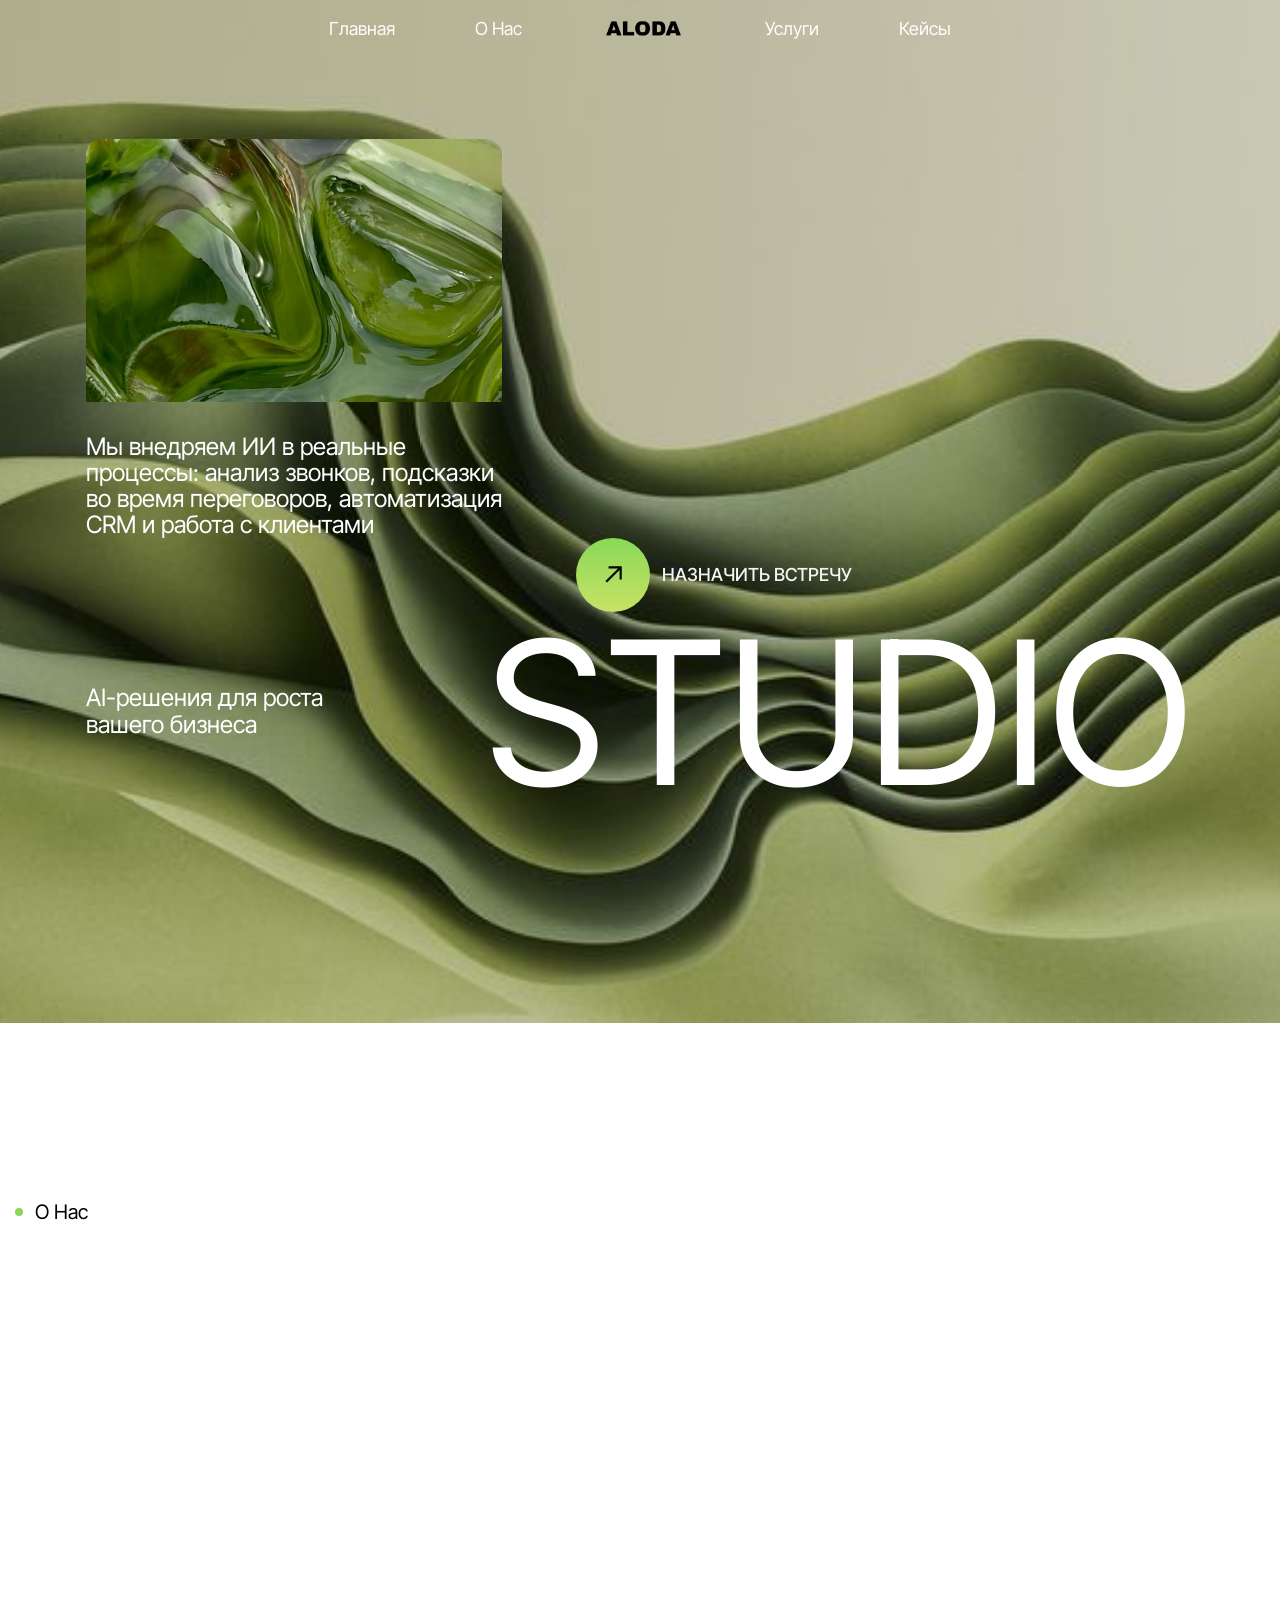
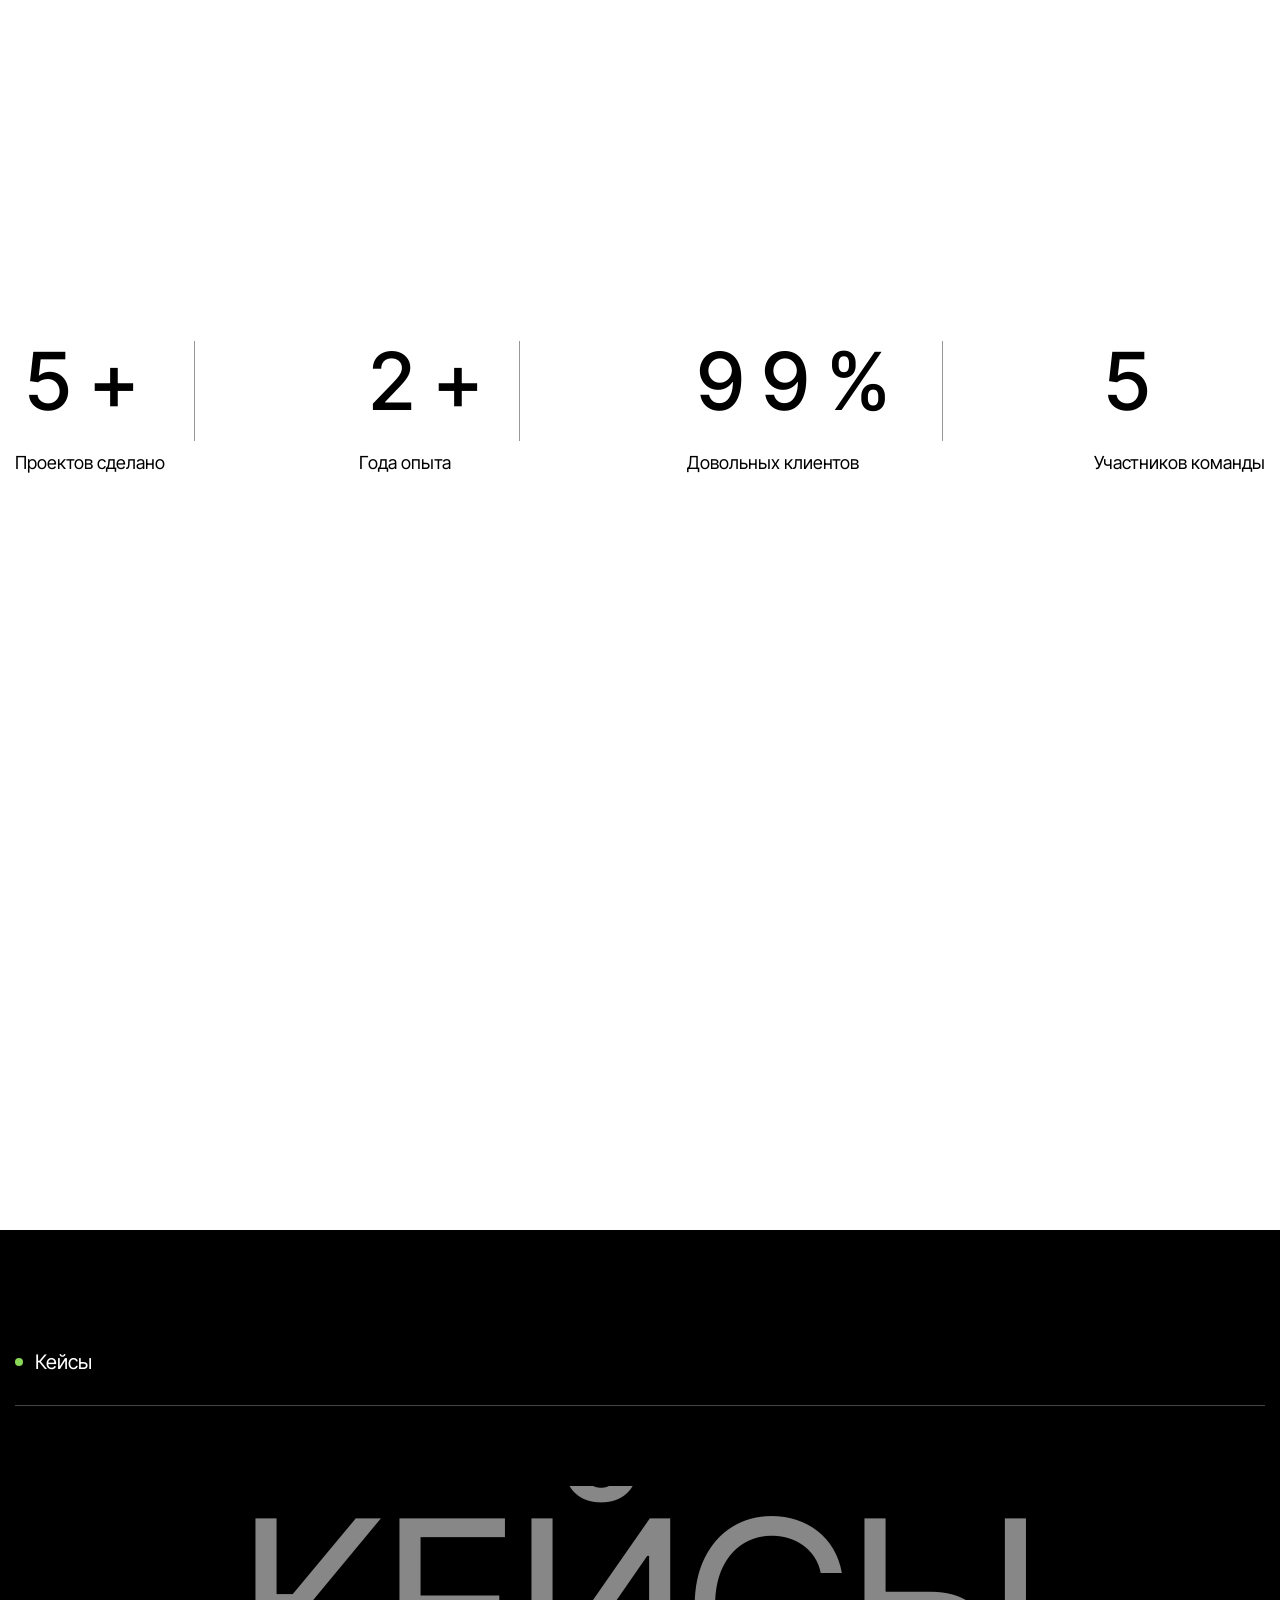
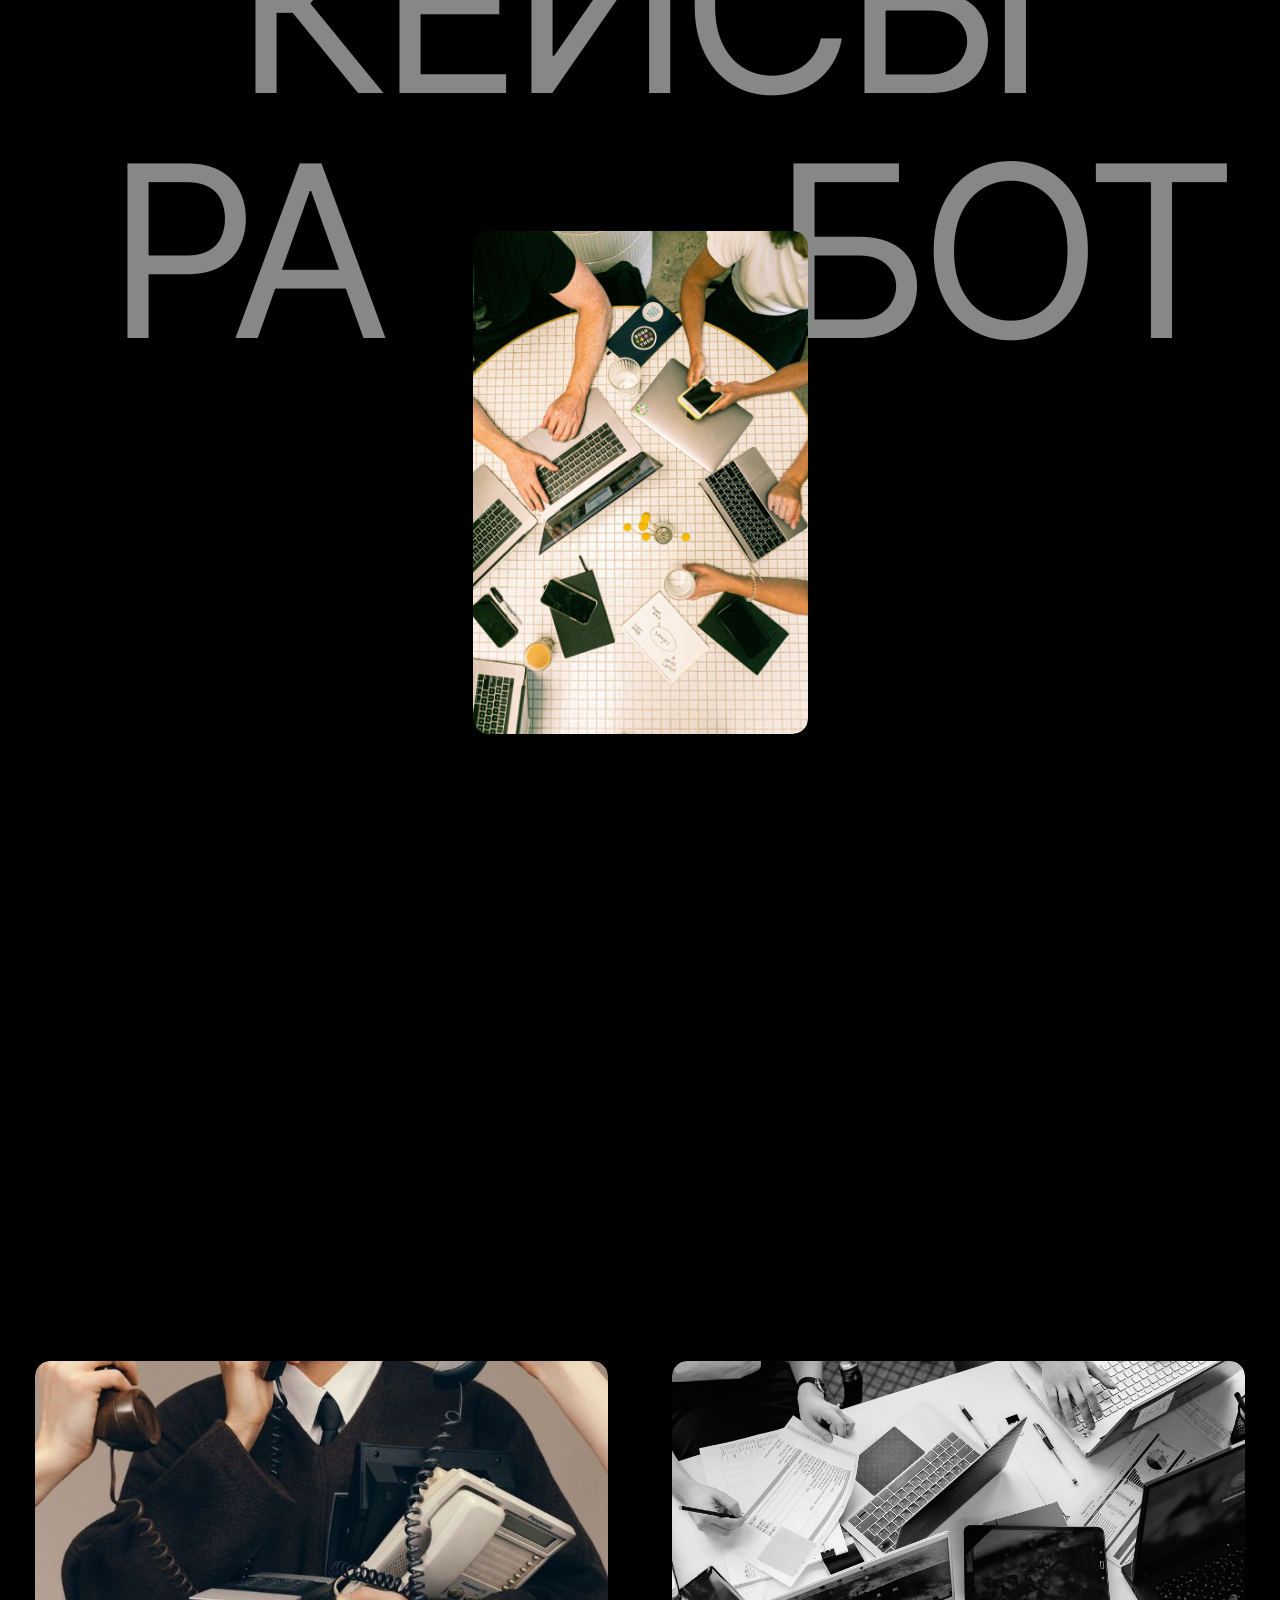
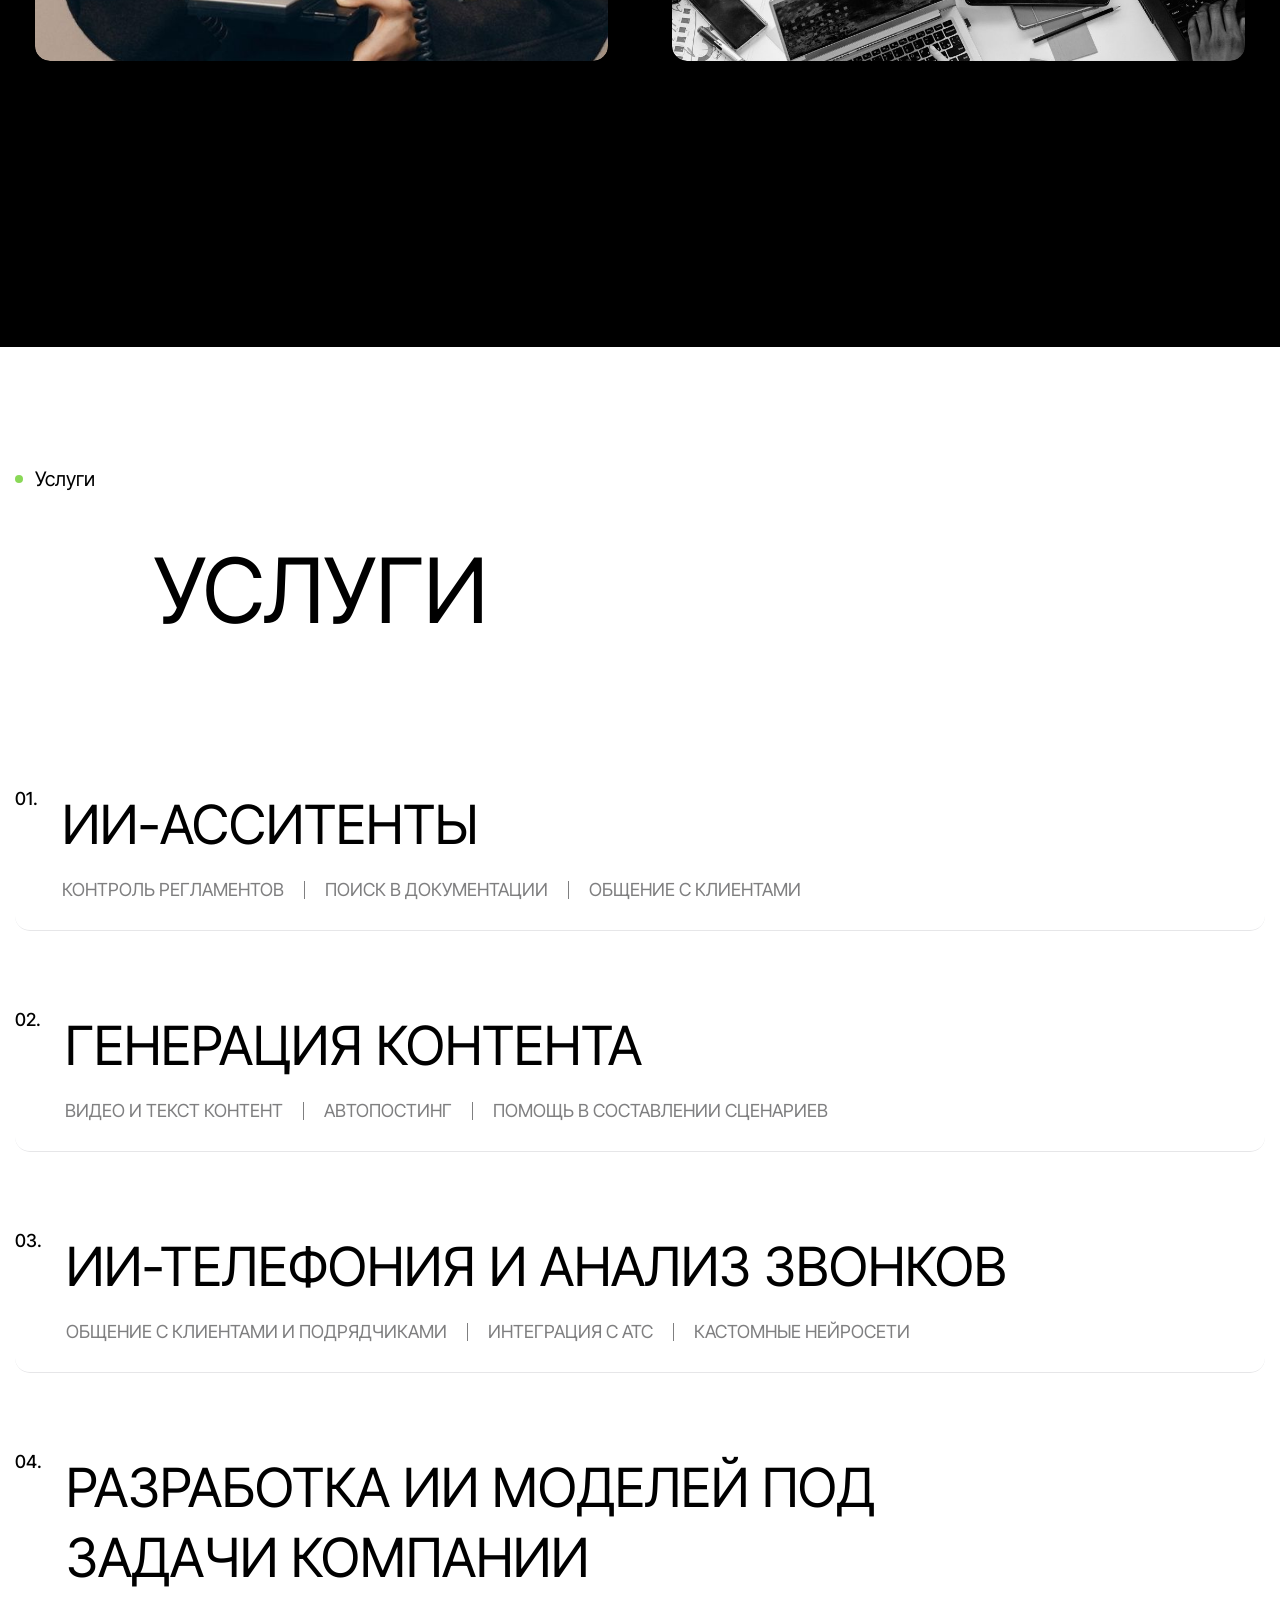
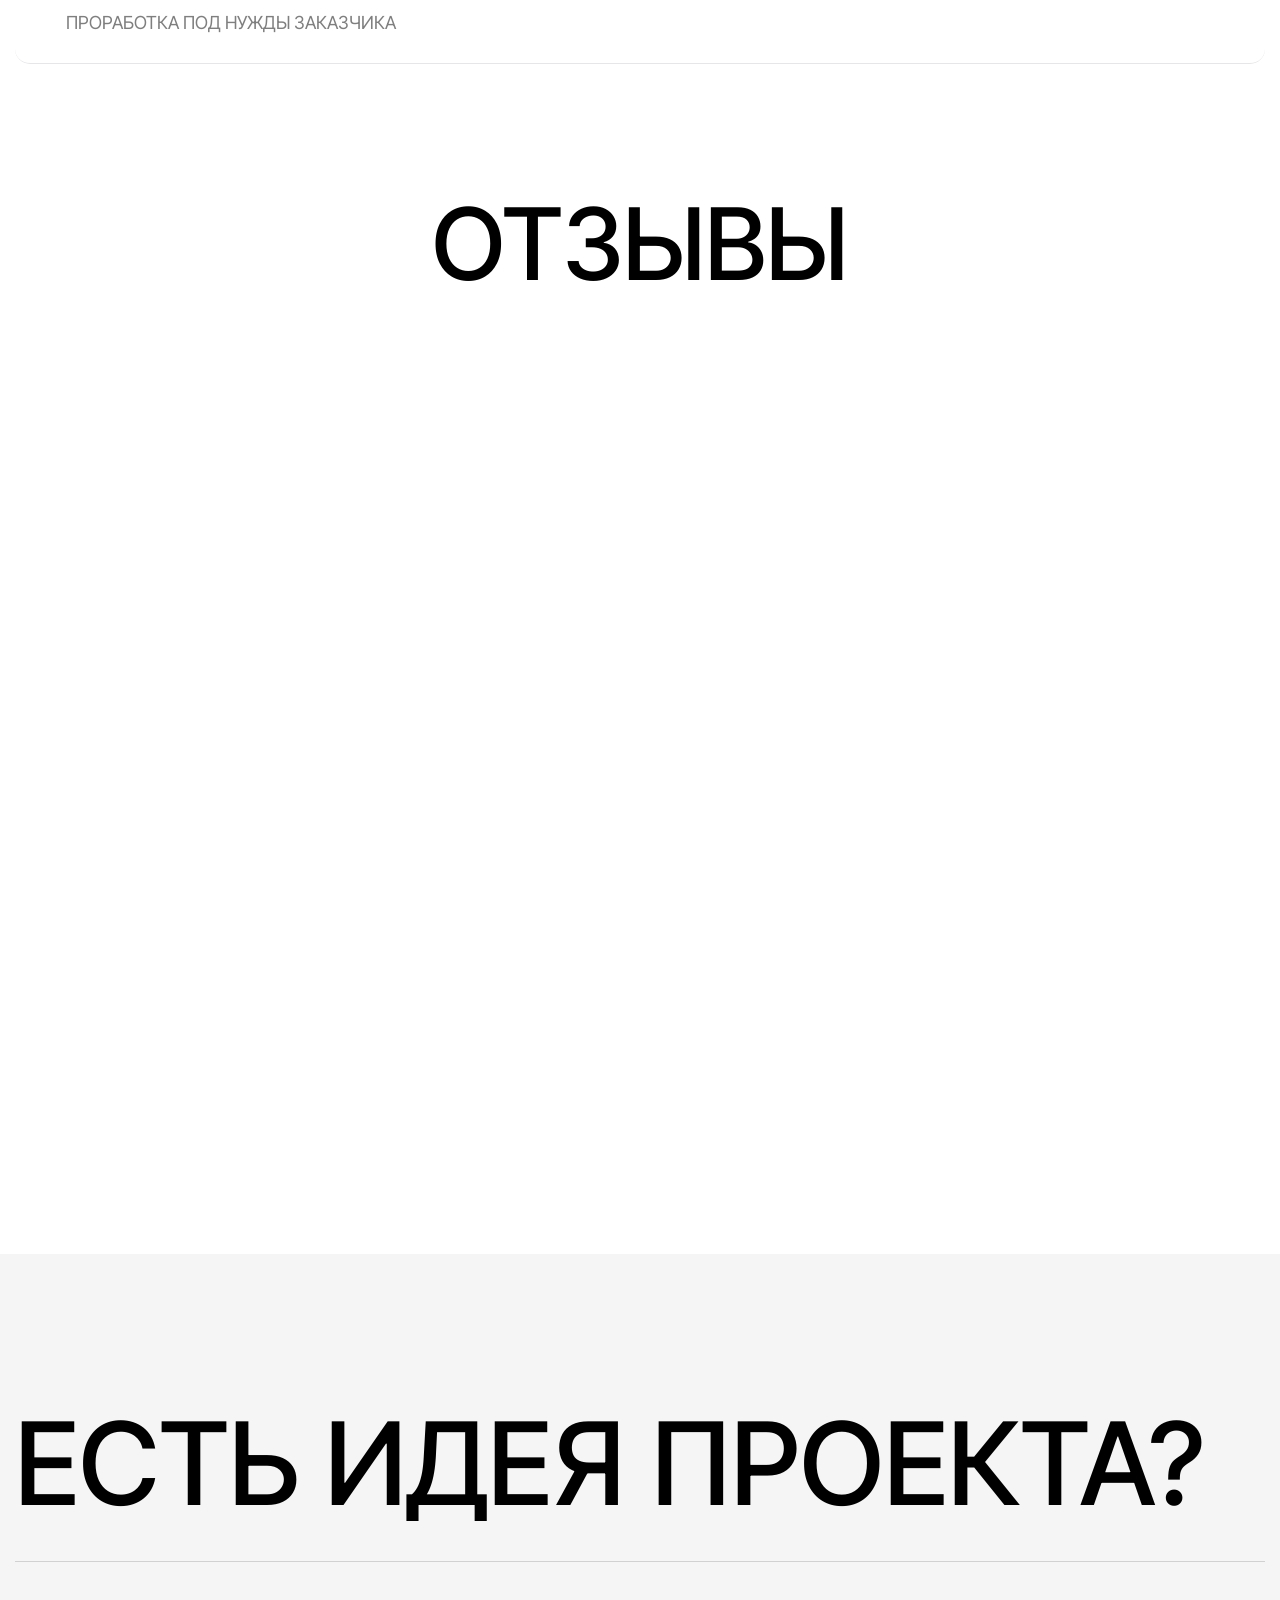
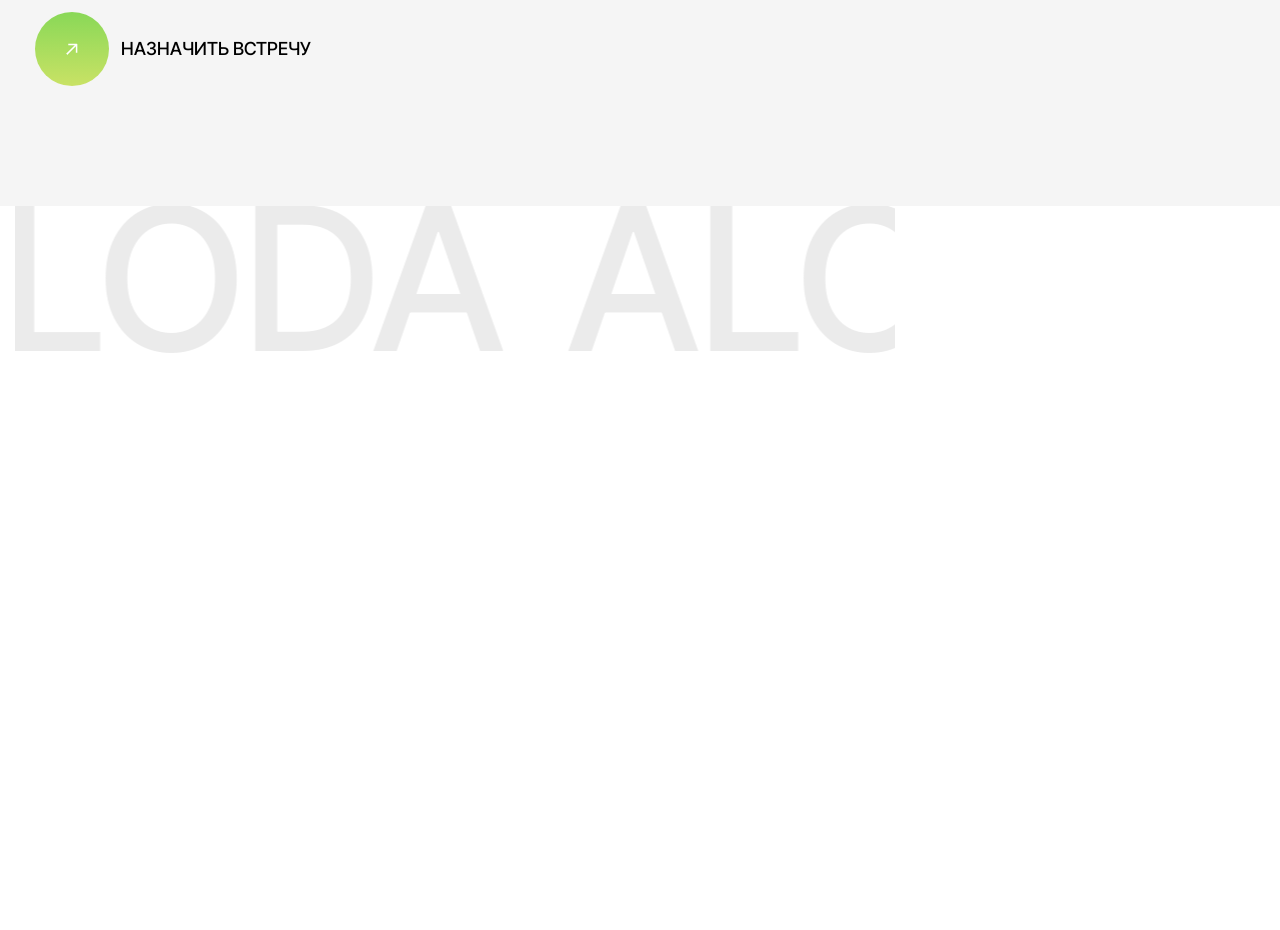
==== standalone_site/index.html @ 327b0d9f "aloda webflow site" ====
<!DOCTYPE html> <html lang="ru" class=" "><head><meta http-equiv="Content-Type" content="text/html; charset=UTF-8"><style>.[tabindex="-1"]:focus{outline:none;}</style><title>ALODA | Агенство по интеграции кастомных ИИ-решений</title><meta content="ALODA - агенство, занимающееся созданием и интеграцией кастомных ИИ-решений для бизнеса. Услуги по автоматизации с использованием нейросетей под ключ. Возможны интеграции с CRM: Битрикс24, Мой Класс, Профсалон и YClients. Интеграция с телефонией и АТС." name="description"><meta content="width=device-width, initial-scale=1" name="viewport"><link href="css/main.css" rel="stylesheet" type="text/css"><style>@media (min-width:992px) {html.:not(.) [] {-webkit-transform:translate3d(0, 0px, 0) scale3d(1, 1, 1) rotateX(0) rotateY(0) rotateZ(0) skew(0, 0);-moz-transform:translate3d(0, 0px, 0) scale3d(1, 1, 1) rotateX(0) rotateY(0) rotateZ(0) skew(0, 0);-ms-transform:translate3d(0, 0px, 0) scale3d(1, 1, 1) rotateX(0) rotateY(0) rotateZ(0) skew(0, 0);transform:translate3d(0, 0px, 0) scale3d(1, 1, 1) rotateX(0) rotateY(0) rotateZ(0) skew(0, 0);} html.:not(.) [] {-webkit-transform:translate3d(0, 0px, 0) scale3d(1, 1, 1) rotateX(0) rotateY(0) rotateZ(0) skew(0, 0);-moz-transform:translate3d(0, 0px, 0) scale3d(1, 1, 1) rotateX(0) rotateY(0) rotateZ(0) skew(0, 0);-ms-transform:translate3d(0, 0px, 0) scale3d(1, 1, 1) rotateX(0) rotateY(0) rotateZ(0) skew(0, 0);transform:translate3d(0, 0px, 0) scale3d(1, 1, 1) rotateX(0) rotateY(0) rotateZ(0) skew(0, 0);} html.:not(.) [] {-webkit-transform:translate3d(0, 120%, 0) scale3d(1, 1, 1) rotateX(0) rotateY(0) rotateZ(0) skew(0, 6deg);-moz-transform:translate3d(0, 120%, 0) scale3d(1, 1, 1) rotateX(0) rotateY(0) rotateZ(0) skew(0, 6deg);-ms-transform:translate3d(0, 120%, 0) scale3d(1, 1, 1) rotateX(0) rotateY(0) rotateZ(0) skew(0, 6deg);transform:translate3d(0, 120%, 0) scale3d(1, 1, 1) rotateX(0) rotateY(0) rotateZ(0) skew(0, 6deg);} html.:not(.) [] {-webkit-transform:translate3d(0, 120%, 0) scale3d(1, 1, 1) rotateX(0) rotateY(0) rotateZ(0) skew(0, 6deg);-moz-transform:translate3d(0, 120%, 0) scale3d(1, 1, 1) rotateX(0) rotateY(0) rotateZ(0) skew(0, 6deg);-ms-transform:translate3d(0, 120%, 0) scale3d(1, 1, 1) rotateX(0) rotateY(0) rotateZ(0) skew(0, 6deg);transform:translate3d(0, 120%, 0) scale3d(1, 1, 1) rotateX(0) rotateY(0) rotateZ(0) skew(0, 6deg);} html.:not(.) [] {-webkit-transform:translate3d(0, 120%, 0) scale3d(1, 1, 1) rotateX(0) rotateY(0) rotateZ(0) skew(0, 6deg);-moz-transform:translate3d(0, 120%, 0) scale3d(1, 1, 1) rotateX(0) rotateY(0) rotateZ(0) skew(0, 6deg);-ms-transform:translate3d(0, 120%, 0) scale3d(1, 1, 1) rotateX(0) rotateY(0) rotateZ(0) skew(0, 6deg);transform:translate3d(0, 120%, 0) scale3d(1, 1, 1) rotateX(0) rotateY(0) rotateZ(0) skew(0, 6deg);} html.:not(.) [] {-webkit-transform:translate3d(0, 120%, 0) scale3d(1, 1, 1) rotateX(0) rotateY(0) rotateZ(0) skew(0, 6deg);-moz-transform:translate3d(0, 120%, 0) scale3d(1, 1, 1) rotateX(0) rotateY(0) rotateZ(0) skew(0, 6deg);-ms-transform:translate3d(0, 120%, 0) scale3d(1, 1, 1) rotateX(0) rotateY(0) rotateZ(0) skew(0, 6deg);transform:translate3d(0, 120%, 0) scale3d(1, 1, 1) rotateX(0) rotateY(0) rotateZ(0) skew(0, 6deg);} html.:not(.) [] {-webkit-transform:translate3d(0, 120%, 0) scale3d(1, 1, 1) rotateX(0) rotateY(0) rotateZ(0) skew(0, 6deg);-moz-transform:translate3d(0, 120%, 0) scale3d(1, 1, 1) rotateX(0) rotateY(0) rotateZ(0) skew(0, 6deg);-ms-transform:translate3d(0, 120%, 0) scale3d(1, 1, 1) rotateX(0) rotateY(0) rotateZ(0) skew(0, 6deg);transform:translate3d(0, 120%, 0) scale3d(1, 1, 1) rotateX(0) rotateY(0) rotateZ(0) skew(0, 6deg);} html.:not(.) [] {-webkit-transform:translate3d(0, 120%, 0) scale3d(1, 1, 1) rotateX(0) rotateY(0) rotateZ(0) skew(0, 6deg);-moz-transform:translate3d(0, 120%, 0) scale3d(1, 1, 1) rotateX(0) rotateY(0) rotateZ(0) skew(0, 6deg);-ms-transform:translate3d(0, 120%, 0) scale3d(1, 1, 1) rotateX(0) rotateY(0) rotateZ(0) skew(0, 6deg);transform:translate3d(0, 120%, 0) scale3d(1, 1, 1) rotateX(0) rotateY(0) rotateZ(0) skew(0, 6deg);} html.:not(.) [] {-webkit-transform:translate3d(0, 120%, 0) scale3d(1, 1, 1) rotateX(0) rotateY(0) rotateZ(0) skew(0, 6deg);-moz-transform:translate3d(0, 120%, 0) scale3d(1, 1, 1) rotateX(0) rotateY(0) rotateZ(0) skew(0, 6deg);-ms-transform:translate3d(0, 120%, 0) scale3d(1, 1, 1) rotateX(0) rotateY(0) rotateZ(0) skew(0, 6deg);transform:translate3d(0, 120%, 0) scale3d(1, 1, 1) rotateX(0) rotateY(0) rotateZ(0) skew(0, 6deg);} html.:not(.) [] {-webkit-transform:translate3d(0, 120%, 0) scale3d(1, 1, 1) rotateX(0) rotateY(0) rotateZ(0) skew(0, 6deg);-moz-transform:translate3d(0, 120%, 0) scale3d(1, 1, 1) rotateX(0) rotateY(0) rotateZ(0) skew(0, 6deg);-ms-transform:translate3d(0, 120%, 0) scale3d(1, 1, 1) rotateX(0) rotateY(0) rotateZ(0) skew(0, 6deg);transform:translate3d(0, 120%, 0) scale3d(1, 1, 1) rotateX(0) rotateY(0) rotateZ(0) skew(0, 6deg);} html.:not(.) [] {-webkit-transform:translate3d(0, 120%, 0) scale3d(1, 1, 1) rotateX(0) rotateY(0) rotateZ(0) skew(0, 6deg);-moz-transform:translate3d(0, 120%, 0) scale3d(1, 1, 1) rotateX(0) rotateY(0) rotateZ(0) skew(0, 6deg);-ms-transform:translate3d(0, 120%, 0) scale3d(1, 1, 1) rotateX(0) rotateY(0) rotateZ(0) skew(0, 6deg);transform:translate3d(0, 120%, 0) scale3d(1, 1, 1) rotateX(0) rotateY(0) rotateZ(0) skew(0, 6deg);} html.:not(.) [] {-webkit-transform:translate3d(0%, 0, 0) scale3d(1, 1, 1) rotateX(0) rotateY(0) rotateZ(0) skew(0, 0);-moz-transform:translate3d(0%, 0, 0) scale3d(1, 1, 1) rotateX(0) rotateY(0) rotateZ(0) skew(0, 0);-ms-transform:translate3d(0%, 0, 0) scale3d(1, 1, 1) rotateX(0) rotateY(0) rotateZ(0) skew(0, 0);transform:translate3d(0%, 0, 0) scale3d(1, 1, 1) rotateX(0) rotateY(0) rotateZ(0) skew(0, 0);} html.:not(.) [] {color:rgb(0,0,0);} html.:not(.) [] {color:rgb(0,0,0);} html.:not(.) [] {-webkit-transform:translate3d(0, 10%, 0) scale3d(1, 1, 1) rotateX(0) rotateY(0) rotateZ(0) skew(0, 0);-moz-transform:translate3d(0, 10%, 0) scale3d(1, 1, 1) rotateX(0) rotateY(0) rotateZ(0) skew(0, 0);-ms-transform:translate3d(0, 10%, 0) scale3d(1, 1, 1) rotateX(0) rotateY(0) rotateZ(0) skew(0, 0);transform:translate3d(0, 10%, 0) scale3d(1, 1, 1) rotateX(0) rotateY(0) rotateZ(0) skew(0, 0);opacity:0;} html.:not(.) [] {color:rgb(127,127,128);} html.:not(.) [] {color:rgb(127,127,128);} html.:not(.) [] {color:rgb(127,127,128);}}@media (max-width:991px) and (min-width:768px) {html.:not(.) [] {-webkit-transform:translate3d(0%, 0, 0) scale3d(1, 1, 1) rotateX(0) rotateY(0) rotateZ(0) skew(0, 0);-moz-transform:translate3d(0%, 0, 0) scale3d(1, 1, 1) rotateX(0) rotateY(0) rotateZ(0) skew(0, 0);-ms-transform:translate3d(0%, 0, 0) scale3d(1, 1, 1) rotateX(0) rotateY(0) rotateZ(0) skew(0, 0);transform:translate3d(0%, 0, 0) scale3d(1, 1, 1) rotateX(0) rotateY(0) rotateZ(0) skew(0, 0);} html.:not(.) [] {color:rgb(0,0,0);} html.:not(.) [] {color:rgb(0,0,0);} html.:not(.) [] {-webkit-transform:translate3d(0, 10%, 0) scale3d(1, 1, 1) rotateX(0) rotateY(0) rotateZ(0) skew(0, 0);-moz-transform:translate3d(0, 10%, 0) scale3d(1, 1, 1) rotateX(0) rotateY(0) rotateZ(0) skew(0, 0);-ms-transform:translate3d(0, 10%, 0) scale3d(1, 1, 1) rotateX(0) rotateY(0) rotateZ(0) skew(0, 0);transform:translate3d(0, 10%, 0) scale3d(1, 1, 1) rotateX(0) rotateY(0) rotateZ(0) skew(0, 0);opacity:0;} html.:not(.) [] {color:rgb(127,127,128);} html.:not(.) [] {color:rgb(127,127,128);} html.:not(.) [] {color:rgb(127,127,128);}}@media (max-width:767px) and (min-width:480px) {html.:not(.) [] {-webkit-transform:translate3d(0%, 0, 0) scale3d(1, 1, 1) rotateX(0) rotateY(0) rotateZ(0) skew(0, 0);-moz-transform:translate3d(0%, 0, 0) scale3d(1, 1, 1) rotateX(0) rotateY(0) rotateZ(0) skew(0, 0);-ms-transform:translate3d(0%, 0, 0) scale3d(1, 1, 1) rotateX(0) rotateY(0) rotateZ(0) skew(0, 0);transform:translate3d(0%, 0, 0) scale3d(1, 1, 1) rotateX(0) rotateY(0) rotateZ(0) skew(0, 0);} html.:not(.) [] {color:rgb(0,0,0);} html.:not(.) [] {color:rgb(0,0,0);} html.:not(.) [] {-webkit-transform:translate3d(0, 10%, 0) scale3d(1, 1, 1) rotateX(0) rotateY(0) rotateZ(0) skew(0, 0);-moz-transform:translate3d(0, 10%, 0) scale3d(1, 1, 1) rotateX(0) rotateY(0) rotateZ(0) skew(0, 0);-ms-transform:translate3d(0, 10%, 0) scale3d(1, 1, 1) rotateX(0) rotateY(0) rotateZ(0) skew(0, 0);transform:translate3d(0, 10%, 0) scale3d(1, 1, 1) rotateX(0) rotateY(0) rotateZ(0) skew(0, 0);opacity:0;} html.:not(.) [] {color:rgb(127,127,128);} html.:not(.) [] {color:rgb(127,127,128);} html.:not(.) [] {color:rgb(127,127,128);}}</style><link href="https://fonts.googleapis.com/" rel="preconnect"><link href="https://fonts.gstatic.com/" rel="preconnect" crossorigin="anonymous"><script src="js/webfont.js" type="text/javascript"></script><link rel="stylesheet" href="images/css" media="all"><script type="text/javascript">WebFont.load({ google: { families: ["Inter Tight:100,200,300,regular,500,600,700,800,900,100italic,200italic,300italic,italic,500italic,600italic,700italic,800italic,900italic:cyrillic,cyrillic-ext,greek,greek-ext,latin,latin-ext,vietnamese","Inter:100,200,300,regular,500,600,700,800,900,100italic,200italic,300italic,italic,500italic,600italic,700italic,800italic,900italic:cyrillic,cyrillic-ext,greek,greek-ext,latin,latin-ext,vietnamese"] }});</script><script type="text/javascript">!function(o, c){var n=c.documentElement,t=" w-mod-";n.className+=t+"js",("ontouchstart"in o||o.DocumentTouch&&c instanceof DocumentTouch)&&(n.className+=t+"touch")}(window,document);</script><link href="images/favicon.png" rel="shortcut icon" type="image/x-icon"><link href="images/favicon.png" rel="apple-touch-icon"></head><body><div class="header" style="opacity: 1;"><div data-animation="default" data-collapse="medium" data-duration="400" data-easing="ease" data-easing2="ease" role="banner" class="navbar w-nav"><div><div class="container"><div class="navbar-content-flex"><nav role="navigation" class="nav-menu w-nav-menu"><div class="nav-link-wrapper"><a href="index.html" aria-current="page" class="nav-button-link nav-light-color w-nav-link w--current">Главная</a><div class="nav-link-bottom-border" style="width: 0%;"></div></div><div class="nav-link-wrapper"><a href="about.html" class="nav-button-link nav-light-color w-nav-link">О нас</a><div class="nav-link-bottom-border" style="width: 0%;"></div></div><a href="index.html" aria-current="page" class="brand-logo-wrapper w-nav-brand w--current" aria-label="home"><img width="Auto" sizes="(max-width: 1034px) 100vw, 1034px" alt="" src="images/68e559e6e53b9139ce7b85ec_Без%20имени-2.png" loading="lazy"  class="nav-logo"></a><div class="nav-link-wrapper"><a href="services.html" class="nav-button-link nav-light-color w-nav-link">Услуги</a><div class="nav-link-bottom-border" style="width: 0%;"></div></div><div class="nav-link-wrapper"><a href="cases.html" class="nav-button-link nav-light-color w-nav-link">Кейсы</a><div class="nav-link-bottom-border" style="width: 0%;"></div></div></nav><div class="navbar-button-humber-wrapper"><div class="menu-flex"><div class="navbar-hamburger"><div class="menu">Меню</div><div class="hamburger-bar _1" style="transform: translate3d(0px, 0px, 0px) scale3d(1, 1, 1) rotateX(0deg) rotateY(0deg) rotateZ(0deg) skew(0deg, 0deg); transform-style: preserve-3d;"></div><div class="hamburger-bar _3" style="transform: translate3d(0px, 0px, 0px) scale3d(1, 1, 1) rotateX(0deg) rotateY(0deg) rotateZ(0deg) skew(0deg, 0deg); transform-style: preserve-3d;"></div><div class="hamburger-bar _2" style="display: block;"></div></div></div><a href="index.html" aria-current="page" class="brand-logo-wrapper tablet-logo w-nav-brand w--current" aria-label="home"><img width="Auto" sizes="(max-width: 479px) 98vw, (max-width: 767px) 99vw, (max-width: 1034px) 100vw, 1034px" alt="" src="images/68e559e6e53b9139ce7b85ec_Без%20имени-2.png" loading="lazy"  class="nav-logo"></a><div class="nav-menu-button home-page w-nav-button" style="-webkit-user-select: text;" aria-label="menu" role="button" tabindex="0"  aria-haspopup="menu" aria-expanded="false"><div class="nav-menu-button-icon home-page w-icon-nav-menu"></div></div></div></div></div></div><div class="megamenu" style="display: none; opacity: 0;"><div class="megamenu-main"><div class="megamenu-wrapper"><div class="container"><div class="megamenu-content"><a href="index.html" aria-current="page" class="megamenu-single _1 w-inline-block w--current" style="transform: translate3d(0px, 70px, 0px) scale3d(1, 1, 1) rotateX(0deg) rotateY(0deg) rotateZ(0deg) skew(0deg, 0deg); transform-style: preserve-3d; opacity: 0;"><div class="megamenu-number-name-wrap"><div class="megamenu-number" style="color: rgb(138, 136, 131);">(01)</div><div class="megamenu-name" style="color: rgb(138, 136, 131);">Главная</div></div><img loading="lazy" src="images/68d52f2c111d999a71faffc1_Megamenu%20Arrow.svg" alt="" class="megamenu-arrow" style="opacity: 0; transform: translate3d(0px, 0px, 0px) scale3d(0, 0, 1) rotateX(0deg) rotateY(0deg) rotateZ(0deg) skew(0deg, 0deg); transform-style: preserve-3d;"></a><a href="#contact" class="megamenu-single _2 w-inline-block" style="transform: translate3d(0px, 70px, 0px) scale3d(1, 1, 1) rotateX(0deg) rotateY(0deg) rotateZ(0deg) skew(0deg, 0deg); transform-style: preserve-3d; opacity: 0;"><div class="megamenu-number-name-wrap"><div class="megamenu-number" style="color: rgb(138, 136, 131);">(02)</div><div class="megamenu-name" style="color: rgb(138, 136, 131);">Назначить встречу</div></div><img loading="lazy" src="images/68d52f2c111d999a71faffc1_Megamenu%20Arrow.svg" alt="" class="megamenu-arrow" style="opacity: 0; transform: translate3d(0px, 0px, 0px) scale3d(0, 0, 1) rotateX(0deg) rotateY(0deg) rotateZ(0deg) skew(0deg, 0deg); transform-style: preserve-3d;"></a><a href="about.html" class="megamenu-single _3 w-inline-block" style="transform: translate3d(0px, 70px, 0px) scale3d(1, 1, 1) rotateX(0deg) rotateY(0deg) rotateZ(0deg) skew(0deg, 0deg); transform-style: preserve-3d; opacity: 0;"><div class="megamenu-number-name-wrap"><div class="megamenu-number" style="color: rgb(138, 136, 131);">(03)</div><div class="megamenu-name" style="color: rgb(138, 136, 131);">О нас</div></div><img loading="lazy" src="images/68d52f2c111d999a71faffc1_Megamenu%20Arrow.svg" alt="" class="megamenu-arrow" style="opacity: 0; transform: translate3d(0px, 0px, 0px) scale3d(0, 0, 1) rotateX(0deg) rotateY(0deg) rotateZ(0deg) skew(0deg, 0deg); transform-style: preserve-3d;"></a><a href="services.html" class="megamenu-single _4 w-inline-block" style="transform: translate3d(0px, 70px, 0px) scale3d(1, 1, 1) rotateX(0deg) rotateY(0deg) rotateZ(0deg) skew(0deg, 0deg); transform-style: preserve-3d; opacity: 0;"><div class="megamenu-number-name-wrap"><div class="megamenu-number" style="color: rgb(138, 136, 131);">(04)</div><div class="megamenu-name" style="color: rgb(138, 136, 131);">Услуги</div></div><img loading="lazy" src="images/68d52f2c111d999a71faffc1_Megamenu%20Arrow.svg" alt="" class="megamenu-arrow" style="opacity: 0; transform: translate3d(0px, 0px, 0px) scale3d(0, 0, 1) rotateX(0deg) rotateY(0deg) rotateZ(0deg) skew(0deg, 0deg); transform-style: preserve-3d;"></a><a href="cases.html" class="megamenu-single _5 w-inline-block" style="transform: translate3d(0px, 70px, 0px) scale3d(1, 1, 1) rotateX(0deg) rotateY(0deg) rotateZ(0deg) skew(0deg, 0deg); transform-style: preserve-3d; opacity: 0;"><div class="megamenu-number-name-wrap"><div class="megamenu-number" style="color: rgb(138, 136, 131);">(05)</div><div class="megamenu-name" style="color: rgb(138, 136, 131);">Кейсы</div></div><img loading="lazy" src="images/68d52f2c111d999a71faffc1_Megamenu%20Arrow.svg" alt="" class="megamenu-arrow" style="opacity: 0; transform: translate3d(0px, 0px, 0px) scale3d(0, 0, 1) rotateX(0deg) rotateY(0deg) rotateZ(0deg) skew(0deg, 0deg); transform-style: preserve-3d;"></a></div></div></div></div></div><div class="w-nav-overlay" id="w-nav-overlay-0"></div></div></div><div class="section hero"><div class="block-center"><div class="hero-section-wrapper"><div class="container"><div class="hero-content-wrapper main-banner"><div class="overflow-hidden"><div class="hero-top-image-wrap main-banner" style="transform: translate3d(0px, 0%, 0px) scale3d(1, 1, 1) rotateX(0deg) rotateY(0deg) rotateZ(0deg) skew(0deg, 0deg); transform-style: preserve-3d;"><img src="images/68de6b554abe91c2c065d8a5_2025-10-02%2015.09.10.jpg" loading="lazy" sizes="(max-width: 1200px) 100vw, 1200px"  alt="Hero Top Image" class="hero-top-image"></div></div><div class="overflow-hidden"><div class="hero-text-wrap" style="transform: translate3d(0px, 0%, 0px) scale3d(1, 1, 1) rotateX(0deg) rotateY(0deg) rotateZ(0deg) skew(0deg, 0deg); transform-style: preserve-3d;"><p class="hero-text">Мы внедряем ИИ в реальные процессы: анализ звонков, подсказки во время переговоров, автоматизация CRM и работа с клиентами</p></div></div><div class="overflow-hidden"><div class="hero-button-wrap" style="transform: translate3d(0px, 0%, 0px) scale3d(1, 1, 1) rotateX(0deg) rotateY(0deg) rotateZ(0deg) skew(0deg, 0deg); transform-style: preserve-3d;"><a href="#contact" class="secondary-button-link w-inline-block"><div class="secondary-flex-wrap"><div style="transform: translate3d(0px, 0px, 0px) scale3d(1, 1, 1) rotateX(0deg) rotateY(0deg) rotateZ(0deg) skew(0deg, 0deg); transform-style: preserve-3d;" class="secondary-icon-wrap"><img src="images/68d52f2c111d999a71fb0005_work%20icon.svg" loading="lazy" alt="icon" class="secondary-icon"></div><div style="transform: translate3d(0px, 0px, 0px) scale3d(1, 1, 1) rotateX(0deg) rotateY(0deg) rotateZ(0deg) skew(0deg, 0deg); transform-style: preserve-3d;" class="secondary-button-text">Назначить встречу</div></div></a></div></div><div class="overflow-hidden"><div class="hero-bottom-wrap" style="transform: translate3d(0px, 0%, 0px) scale3d(1, 1, 1) rotateX(0deg) rotateY(0deg) rotateZ(0deg) skew(0deg, 0deg); transform-style: preserve-3d;"><div class="overflow-hidden home-page"><div class="hero-title-text-wrap"><div class="text-roted-wrap"><div class="text-rotate-track" style="transform: translate3d(0px, -200px, 0px) scale3d(1, 1, 1) rotateX(0deg) rotateY(0deg) rotateZ(0deg) skew(0deg, 0deg); transform-style: preserve-3d;"><h1 class="hero-title">ALODA</h1><h1 class="hero-title">STUDIO</h1><h1 class="hero-title">ALODA</h1><h1 class="hero-title">STUDIO</h1></div></div><img src="images/68d52f2c111d999a71faffc8_Vector.svg" loading="lazy" alt="Hero Title Icon" class="hero-title-icon"></div></div></div></div></div></div><div class="hero-main-image-wrapper"><img sizes="(max-width: 735px) 100vw, 735px"  alt="" src="images/68e28c3f73e123ac57f10d96_c7c85c1845a5318f26ef40a33286524e.jpg" loading="lazy" class="bg-fixed"></div></div></div></div><div class="section-banner"><div class="fixed-banner"><img sizes="(max-width: 735px) 100vw, 735px"  alt="" src="images/68e28c3f73e123ac57f10d96_c7c85c1845a5318f26ef40a33286524e.jpg" loading="lazy" class="bg-fixed" style="will-change: opacity, transform; opacity: 1; transform: translate3d(0px, -0.34742%, 0px) scale3d(1.27952, 1.27952, 1) rotateX(0deg) rotateY(0deg) rotateZ(0deg) skew(0deg, 0deg); transform-style: preserve-3d;"><div class="banner-info"><div class="hero-content-wrapper"><div class="overflow-hidden"><div class="hero-top-image-wrap" style="transform: translate3d(0px, 0%, 0px) scale3d(1, 1, 1) rotateX(0deg) rotateY(0deg) rotateZ(0deg) skew(0deg, 0deg); transform-style: preserve-3d;"><img src="images/68e28c3f34626e3842669feb_027c335f6144fc055ba4587c15b0f7c3.jpg" loading="lazy" width="Auto" sizes="(max-width: 736px) 100vw, 736px" alt="Hero Top Image"  class="hero-top-image"></div></div><div class="overflow-hidden"><div class="hero-text-wrap" style="transform: translate3d(0px, 0%, 0px) scale3d(1, 1, 1) rotateX(0deg) rotateY(0deg) rotateZ(0deg) skew(0deg, 0deg); transform-style: preserve-3d;"><p class="hero-text">Мы внедряем ИИ в реальные процессы: анализ звонков, подсказки во время переговоров, автоматизация CRM и работа с клиентами</p></div></div><div class="overflow-hidden"><div class="hero-button-wrap" style="transform: translate3d(0px, 0%, 0px) scale3d(1, 1, 1) rotateX(0deg) rotateY(0deg) rotateZ(0deg) skew(0deg, 0deg); transform-style: preserve-3d;"><a href="#contact" class="secondary-button-link w-inline-block"><div class="secondary-flex-wrap"><div style="transform: translate3d(0px, 0px, 0px) scale3d(1, 1, 1) rotateX(0deg) rotateY(0deg) rotateZ(0deg) skew(0deg, 0deg); transform-style: preserve-3d;" class="secondary-icon-wrap"><img src="images/68d52f2c111d999a71fb0005_work%20icon.svg" loading="lazy" alt="icon" class="secondary-icon"></div><div style="transform: translate3d(0px, 0px, 0px) scale3d(1, 1, 1) rotateX(0deg) rotateY(0deg) rotateZ(0deg) skew(0deg, 0deg); transform-style: preserve-3d;" class="secondary-button-text">Назначить встречу</div></div></a></div></div><div class="overflow-hidden"><div class="text-align-right" style="transform: translate3d(0px, 0%, 0px) scale3d(1, 1, 1) rotateX(0deg) rotateY(0deg) rotateZ(0deg) skew(0deg, 0deg); transform-style: preserve-3d;"></div></div><div class="overflow-hidden"><div class="hero-bottom-wrap" style="transform: translate3d(0px, 0%, 0px) scale3d(1, 1, 1) rotateX(0deg) rotateY(0deg) rotateZ(0deg) skew(0deg, 0deg); transform-style: preserve-3d;"><div><div class="hero-bottom-text">AI-решения для роста вашего бизнеса</div></div><div class="overflow-hidden home-page"><div class="hero-title-text-wrap"><div class="text-roted-wrap"><div class="text-rotate-track" style="transform: translate3d(0px, -200px, 0px) scale3d(1, 1, 1) rotateX(0deg) rotateY(0deg) rotateZ(0deg) skew(0deg, 0deg); transform-style: preserve-3d;"><h1 class="hero-title">ALODA</h1><h1 class="hero-title">STUDIO</h1><h1 class="hero-title">ALODA</h1><h1 class="hero-title">STUDIO</h1></div></div></div></div></div></div></div></div></div></div><div class="section"><div class="home-page-about-section"><div class="container"><div class="about-title-wrap home-page"><div style="transform: translate3d(0px, 0%, 0px) scale3d(1, 1, 1) rotateX(0deg) rotateY(0deg) rotateZ(0deg) skew(0deg, 0deg); opacity: 1; transform-style: preserve-3d;" class="slide-up-two"><div class="section-subtext-wrap"><div class="active-block"></div><div class="section-subtext">О нас</div></div></div><div class="about-flex-wrap"><div class="fill-text-wrapper home-page"><div class="fill-text-inner" style="will-change: opacity; opacity: 0.1;"><div class="fill-text-placeholder home-page" style="will-change: opacity, transform; opacity: 0; transform: translate3d(0px, 110%, 0px) scale3d(1, 1, 1) rotateX(0deg) rotateY(0deg) rotateZ(0deg) skew(0deg, 4deg); transform-style: preserve-3d;"><div class="fill-text-placeholder-text home-page">Мы - агенство прикладного искусственного интеллекта, создающее решения, которые реально работают в бизнесе.</div></div></div><div class="fill-text-inner" style="will-change: opacity; opacity: 0.1;"><div class="fill-text-placeholder home-page" style="will-change: opacity, transform; opacity: 0; transform: translate3d(0px, 110%, 0px) scale3d(1, 1, 1) rotateX(0deg) rotateY(0deg) rotateZ(0deg) skew(0deg, 4deg); transform-style: preserve-3d;"></div></div><div class="fill-text-inner" style="will-change: opacity; opacity: 0.1;"><div class="fill-text-placeholder home-page" style="will-change: opacity, transform; opacity: 0; transform: translate3d(0px, 110%, 0px) scale3d(1, 1, 1) rotateX(0deg) rotateY(0deg) rotateZ(0deg) skew(0deg, 4deg); transform-style: preserve-3d;"><div class="fill-text-placeholder-text home-page">Мы автоматизируем рутину, усиливаем продажи и помогаем компаниям общаться с клиентами и партнерами с помощью ИИ.</div></div></div><div class="fill-text-inner" style="will-change: opacity; opacity: 0.1;"><div class="fill-text-placeholder home-page" style="will-change: opacity, transform; opacity: 0; transform: translate3d(0px, 110%, 0px) scale3d(1, 1, 1) rotateX(0deg) rotateY(0deg) rotateZ(0deg) skew(0deg, 4deg); transform-style: preserve-3d;"></div></div><div class="fill-text-inner" style="will-change: opacity; opacity: 0.1;"><div class="fill-text-placeholder home-page" style="will-change: opacity, transform; opacity: 0; transform: translate3d(0px, 110%, 0px) scale3d(1, 1, 1) rotateX(0deg) rotateY(0deg) rotateZ(0deg) skew(0deg, 4deg); transform-style: preserve-3d;"><div class="fill-text-placeholder-span home-page">От автоматизации клиентской поддержки до аналитики данных</div></div></div><div class="fill-text-inner" style="will-change: opacity; opacity: 0.1;"><div class="fill-text-placeholder home-page" style="will-change: opacity, transform; opacity: 0; transform: translate3d(0px, 110%, 0px) scale3d(1, 1, 1) rotateX(0deg) rotateY(0deg) rotateZ(0deg) skew(0deg, 4deg); transform-style: preserve-3d;"></div></div></div><div class="overflow-hidden"><div class="about-main-image-wrap" style="will-change: transform; transform: translate3d(6rem, 5rem, 0px) scale3d(1, 1, 1) rotateX(0deg) rotateY(0deg) rotateZ(-6deg) skew(0deg, 0deg); transform-style: preserve-3d;"><img src="images/68d52f2c111d999a71fb0007_Futuristic%20Fashion%20Portrait.avif" loading="lazy" sizes="(max-width: 1200px) 100vw, 1200px"  alt="About Image" class="about-image" style="will-change: transform; transform: translate3d(0px, 0px, 0px) scale3d(1, 1, 1) rotateX(0deg) rotateY(0deg) rotateZ(0deg) skew(0deg, 0deg); transform-style: preserve-3d;"></div></div></div></div><div class="about-hero-counter-wrap"><div class="about-hero-grid-wrap"><div style="opacity: 1; transform: translate3d(0px, 0px, 0px) scale3d(1, 1, 1) rotateX(0deg) rotateY(0deg) rotateZ(0deg) skew(0deg, 0deg); transform-style: preserve-3d;" class="counter-grid-block"><div class="review-counter-flex-wrap"><div class="review-counter-single"><div class="review-counter-digit">5 +</div></div></div><div style="opacity: 1; transform: translate3d(0px, 0px, 0px) scale3d(1, 1, 1) rotateX(0deg) rotateY(0deg) rotateZ(0deg) skew(0deg, 0deg); transform-style: preserve-3d;" class="slide-up-two"><p class="about-hero-subtext counter-review">Проектов сделано</p></div><div class="counter-border-wrap"></div></div><div style="opacity: 1; transform: translate3d(0px, 0px, 0px) scale3d(1, 1, 1) rotateX(0deg) rotateY(0deg) rotateZ(0deg) skew(0deg, 0deg); transform-style: preserve-3d;" class="counter-grid-block"><div class="review-counter-flex-wrap"><div class="review-counter-single"><div class="review-counter-digit">2 +</div></div></div><div style="opacity: 1; transform: translate3d(0px, 0px, 0px) scale3d(1, 1, 1) rotateX(0deg) rotateY(0deg) rotateZ(0deg) skew(0deg, 0deg); transform-style: preserve-3d;" class="slide-up-two"><p class="about-hero-subtext counter-review">Года опыта</p></div><div class="counter-border-wrap"></div></div><div style="opacity: 1; transform: translate3d(0px, 0px, 0px) scale3d(1, 1, 1) rotateX(0deg) rotateY(0deg) rotateZ(0deg) skew(0deg, 0deg); transform-style: preserve-3d;" class="counter-grid-block"><div class="review-counter-flex-wrap"><div class="review-counter-single"><div class="review-counter-digit">9 9 %</div></div></div><div class="slide-up-two"><p class="about-hero-subtext counter-review">Довольных клиентов</p></div><div class="counter-border-wrap"></div></div><div style="opacity: 1; transform: translate3d(0px, 0px, 0px) scale3d(1, 1, 1) rotateX(0deg) rotateY(0deg) rotateZ(0deg) skew(0deg, 0deg); transform-style: preserve-3d;" class="counter-grid-block"><div class="review-counter-flex-wrap"><div class="review-counter-single"><div class="review-counter-digit">5</div></div></div><div style="opacity: 1; transform: translate3d(0px, 0px, 0px) scale3d(1, 1, 1) rotateX(0deg) rotateY(0deg) rotateZ(0deg) skew(0deg, 0deg); transform-style: preserve-3d;" class="slide-up-two"><p class="about-hero-subtext counter-review">Участников команды</p></div></div></div></div></div></div></div><div class="section"><div class="circle-wrapper"><div class="circle" style="will-change: width, height; width: 0vh; height: 0vh;"></div></div><div class="work-wrapper"><div class="container"><div class="section-badge-wrap"><div style="transform: translate3d(0px, 0%, 0px) scale3d(1, 1, 1) rotateX(0deg) rotateY(0deg) rotateZ(0deg) skew(0deg, 0deg); opacity: 1; transform-style: preserve-3d;" class="slide-up-two"><div class="section-subtext-wrap"><div class="active-block"></div><div class="section-subtext color-white">Кейсы</div></div></div><div class="horizontal-divider"></div></div></div><div class="works-wrap"><div class="container"><div class="featured-wrap"><div class="featured-main-wrap"><div class="featured-heading-row"><div class="featured-title">Кейсы</div></div><div class="featured-heading-row"><div class="featured-title left" style="will-change: transform; transform: translate3d(-60%, 0px, 0px) scale3d(1, 1, 1) rotateX(0deg) rotateY(0deg) rotateZ(0deg) skew(0deg, 0deg); transform-style: preserve-3d;">ра</div><div class="featured-title right" style="will-change: transform; transform: translate3d(50%, 0px, 0px) scale3d(1, 1, 1) rotateX(0deg) rotateY(0deg) rotateZ(0deg) skew(0deg, 0deg); transform-style: preserve-3d;">бот</div></div><div class="featured-work-sticky"><div class="featured-work" style="will-change: width, height, transform; width: 30%; transform: translate3d(0px, -260px, 0px) scale3d(1, 1, 1) rotateX(0deg) rotateY(0deg) rotateZ(0deg) skew(0deg, 0deg); transform-style: preserve-3d;"><div class="work-collection-list-wrapper w-dyn-list"><div role="list" class="work-collection-list single w-dyn-items"><div role="listitem" class="work-collection-item w-dyn-item"><a href="#" class="works-link w-inline-block" style="border-color: rgba(255, 255, 255, 0);"><div class="project-flex-wrap" style="will-change: transform; transform: translate3d(0px, 0px, 0px) scale3d(0, 0, 1) rotateX(0deg) rotateY(0deg) rotateZ(0deg) skew(0deg, 0deg); transform-style: preserve-3d;"><div class="project-tag">2025</div><div class="project-tag-border"></div><div class="project-tag">Создание ИИ-ассистенов</div><div class="project-tag-border"></div><div class="project-tag">Bitrix / ProfSalon</div></div><div class="works-list-wrap"><div class="works-image-wrap"><img src="images/68e6a888de3997562ae621a1_16c6b2a7922b069f8628e7dd0a3f62e4.jpg" loading="lazy" alt="" sizes="100vw"  class="fit-cover"></div></div><div class="project-title-wrapper" style="will-change: transform; transform: translate3d(0px, 0px, 0px) scale3d(0, 0, 1) rotateX(0deg) rotateY(0deg) rotateZ(0deg) skew(0deg, 0deg); transform-style: preserve-3d;"><div class="overflow-hidden"><div class="project-title color-white">Улучшение клиентского опыта с помощью ИИ-администраторов для онлайн школ и салонов красоты</div></div><div class="project-serial-wrap"><div class="work-card-number">01</div></div></div></a></div></div></div></div></div></div></div><div class="works-row"><div class="work-collection-list-wrapper w-dyn-list"><div role="list" class="work-collection-list w-dyn-items"><div role="listitem" class="work-collection-item w-dyn-item"><a href="#" class="works-link w-inline-block" style="border-color: rgba(255, 255, 255, 0);"><div style="opacity: 1; transform: translate3d(0px, 0px, 0px) scale3d(0, 0, 1) rotateX(0deg) rotateY(0deg) rotateZ(0deg) skew(0deg, 0deg); transform-style: preserve-3d; will-change: transform;" class="project-flex-wrap"><div class="project-tag">2025</div><div class="project-tag-border"></div><div class="project-tag">ИИ-ассистент</div><div class="project-tag-border"></div><div class="project-tag">VK / YClients</div></div><div class="works-list-wrap"><div class="works-image-wrap"><img src="images/68e6a87530bf4952a3e1ee53_19e408f2640a7d3f4eb721cfa0166ef7.jpg" loading="lazy" alt="" sizes="100vw"  class="fit-cover single"></div></div><div class="project-title-wrapper" style="will-change: transform; transform: translate3d(0px, 0px, 0px) scale3d(0, 0, 1) rotateX(0deg) rotateY(0deg) rotateZ(0deg) skew(0deg, 0deg); transform-style: preserve-3d;"><div class="overflow-hidden"><div class="project-title color-white">Увеличение конверсии при записи в франшизу салонов с помощью ИИ-администратора</div></div><div class="project-serial-wrap"><div class="work-card-number">02</div></div></div></a></div><div role="listitem" class="work-collection-item w-dyn-item"><a href="#" class="works-link w-inline-block" style="border-color: rgba(255, 255, 255, 0);"><div style="opacity: 1; transform: translate3d(0px, 0px, 0px) scale3d(0, 0, 1) rotateX(0deg) rotateY(0deg) rotateZ(0deg) skew(0deg, 0deg); transform-style: preserve-3d; will-change: transform;" class="project-flex-wrap"><div class="project-tag">2025</div><div class="project-tag-border"></div><div class="project-tag">Обучение</div><div class="project-tag-border"></div><div class="project-tag">NLP Нейросети</div></div><div class="works-list-wrap"><div class="works-image-wrap"><img src="images/68e6a898b10bec93098e3bb5_c4387f6f2c17d8663d345b88b84236b5.jpg" loading="lazy" alt="" sizes="100vw"  class="fit-cover single"></div></div><div class="project-title-wrapper" style="will-change: transform; transform: translate3d(0px, 0px, 0px) scale3d(0, 0, 1) rotateX(0deg) rotateY(0deg) rotateZ(0deg) skew(0deg, 0deg); transform-style: preserve-3d;"><div class="overflow-hidden"><div class="project-title color-white">Ускорение обучения сотрудников ГидроТех, Нейросетевой поиск внутри документации</div></div><div class="project-serial-wrap"><div class="work-card-number">03</div></div></div></a></div></div></div></div></div></div></div></div><div class="section service"><div class="home-page-service-wrapper"><div class="w-layout-blockcontainer container w-container"><div class="blog-more-title-wrap"><div style="transform: translate3d(0px, 0%, 0px) scale3d(1, 1, 1) rotateX(0deg) rotateY(0deg) rotateZ(0deg) skew(0deg, 0deg); opacity: 1; transform-style: preserve-3d;" class="slide-up-two"><div class="section-subtext-wrap"><div class="active-block"></div><div class="section-subtext">услуги</div></div></div><div class="more-blog-flex-wrap"><div class="overflow-hidden"><div style="transform: translate3d(0px, 0%, 0px) scale3d(1, 1, 1) rotateX(0deg) rotateY(0deg) rotateZ(0deg) skew(0deg, 0deg); opacity: 1; transform-style: preserve-3d;" class="slide-up-three"><div class="more-blog-title">УСЛУГИ</div></div></div></div></div><div class="service-wrapper"><div class="service-collection-list-wrapper w-dyn-list"><div role="list" class="service-collection-list w-dyn-items"><div role="listitem" class="w-dyn-item"><a style="opacity: 1; transform: translate3d(0px, 0px, 0px) scale3d(1, 1, 1) rotateX(0deg) rotateY(0deg) rotateZ(0deg) skew(0deg, 0deg); transform-style: preserve-3d;" href="services.html" class="service-items-wrapper w-inline-block"><div class="service-names" style="transform: translate3d(0%, 0px, 0px) scale3d(1, 1, 1) rotateX(0deg) rotateY(0deg) rotateZ(0deg) skew(0deg, 0deg); transform-style: preserve-3d;"><div class="service-number" style="color: rgb(0, 0, 0);">01.</div><div class="service-title-wrap"><div class="service-item-title" style="color: rgb(0, 0, 0);">ИИ-АССИТЕНТЫ</div><div class="service-flex"><div class="service-item-sub-text" style="color: rgb(127, 127, 128);">КОНТРОЛЬ РЕГЛАМЕНТОВ</div><div class="service-tag-border"></div><div class="service-item-sub-text" style="color: rgb(127, 127, 128);">ПОИСК В ДОКУМЕНТАЦИИ</div><div class="service-tag-border"></div><div class="service-item-sub-text" style="color: rgb(127, 127, 128);">ОБЩЕНИЕ С КЛИЕНТАМИ</div></div></div></div></a></div><div role="listitem" class="w-dyn-item"><a style="opacity: 1; transform: translate3d(0px, 0px, 0px) scale3d(1, 1, 1) rotateX(0deg) rotateY(0deg) rotateZ(0deg) skew(0deg, 0deg); transform-style: preserve-3d;" href="services.html" class="service-items-wrapper w-inline-block"><div class="service-names" style="transform: translate3d(0%, 0px, 0px) scale3d(1, 1, 1) rotateX(0deg) rotateY(0deg) rotateZ(0deg) skew(0deg, 0deg); transform-style: preserve-3d;"><div class="service-number" style="color: rgb(0, 0, 0);">02.</div><div class="service-title-wrap"><div class="service-item-title" style="color: rgb(0, 0, 0);">ГЕНЕРАЦИЯ КОНТЕНТА</div><div class="service-flex"><div class="service-item-sub-text" style="color: rgb(127, 127, 128);">ВИДЕО И ТЕКСТ КОНТЕНТ</div><div class="service-tag-border"></div><div class="service-item-sub-text" style="color: rgb(127, 127, 128);">АВТОПОСТИНГ</div><div class="service-tag-border"></div><div class="service-item-sub-text" style="color: rgb(127, 127, 128);">ПОМОЩЬ В СОСТАВЛЕНИИ СЦЕНАРИЕВ</div></div></div></div></a></div><div role="listitem" class="w-dyn-item"><a style="opacity: 1; background-color: rgb(255, 255, 255); transform: translate3d(0px, 0px, 0px) scale3d(1, 1, 1) rotateX(0deg) rotateY(0deg) rotateZ(0deg) skew(0deg, 0deg); transform-style: preserve-3d;" href="services.html" class="service-items-wrapper w-inline-block"><div class="service-names" style="transform: translate3d(0%, 0px, 0px) scale3d(1, 1, 1) rotateX(0deg) rotateY(0deg) rotateZ(0deg) skew(0deg, 0deg); transform-style: preserve-3d;"><div class="service-number" style="color: rgb(0, 0, 0);">03.</div><div class="service-title-wrap"><div class="service-item-title" style="color: rgb(0, 0, 0);">ИИ-ТЕЛЕФОНИЯ И АНАЛИЗ ЗВОНКОВ</div><div class="service-flex"><div class="service-item-sub-text" style="color: rgb(127, 127, 128);">ОБЩЕНИЕ С КЛИЕНТАМИ И ПОДРЯДЧИКАМИ</div><div class="service-tag-border"></div><div class="service-item-sub-text" style="color: rgb(127, 127, 128);">ИНТЕГРАЦИЯ С АТС</div><div class="service-tag-border"></div><div class="service-item-sub-text" style="color: rgb(127, 127, 128);">КАСТОМНЫЕ НЕЙРОСЕТИ</div></div></div></div></a></div><div role="listitem" class="w-dyn-item"><a style="opacity: 1; transform: translate3d(0px, 0px, 0px) scale3d(1, 1, 1) rotateX(0deg) rotateY(0deg) rotateZ(0deg) skew(0deg, 0deg); transform-style: preserve-3d; background-color: rgb(255, 255, 255);" href="services.html" class="service-items-wrapper w-inline-block"><div class="service-names" style="transform: translate3d(0%, 0px, 0px) scale3d(1, 1, 1) rotateX(0deg) rotateY(0deg) rotateZ(0deg) skew(0deg, 0deg); transform-style: preserve-3d;"><div class="service-number" style="color: rgb(0, 0, 0);">04.</div><div class="service-title-wrap"><div class="service-item-title" style="color: rgb(0, 0, 0);">РАЗРАБОТКА ИИ МОДЕЛЕЙ ПОД ЗАДАЧИ КОМПАНИИ</div><div class="service-flex"><div class="service-item-sub-text" style="color: rgb(127, 127, 128);">ПРОРАБОТКА ПОД НУЖДЫ ЗАКАЗЧИКА</div><div class="service-tag-border w-condition-invisible"></div><div class="service-item-sub-text w-dyn-bind-empty" style="color: rgb(127, 127, 128);"></div><div class="service-tag-border w-condition-invisible"></div><div class="service-item-sub-text w-dyn-bind-empty" style="color: rgb(127, 127, 128);"></div></div></div></div></a></div></div></div></div></div></div></div><div class="section"><div class="testimonial-wrapper"><div class="container"><div class="testimonial-title-wrapper"><h2 class="testimonial-title">ОТЗЫВЫ</h2></div><div class="testimonial-content-wrapper" style="will-change: transform; transform: translate3d(200vh, 0px, 0px) scale3d(1, 1, 1) rotateX(0deg) rotateY(0deg) rotateZ(0deg) skew(0deg, 0deg); transform-style: preserve-3d;"><div class="testimonial-card-wrap"><div class="testimonial-flex-wrap"><div class="testimonial-card-block"><div class="testimonial-grid-block"><div class="testimonial-image-block"><img src="images/68e63fa67eca3d7987db2063_output-onlinepngtools%20(1).png" loading="lazy" sizes="(max-width: 792px) 100vw, 792px"  alt="sas" class="testimonial-image"></div><div class="testimonial-text-block"><div class="quotation-icon-wrap"><img src="images/68d52f2c111d999a71faffcc_Quote.svg" loading="lazy" alt="dddc"></div><div class="testimonial-text-wrap"><p class="testimonial-text">После внедрения ИИ-ассистентов от Aloda мы наконец-то перестали терять обращения клиентов.<br>Нейросеть автоматически берёт на себя первичный диалог: отвечает на стандартные вопросы, помогает записаться и тд. При этом мы видим аналитику по каждому администратору: кто сколько отвечает, где теряются клиенты, какие фразы работают лучше.<br>Сразу стало видно, у кого реально высокий уровень сервиса, а кому нужно обучение. Также ускорили адаптацию новых сотрудников — нейросеть показывает примеры правильных ответов прямо во время переписки. Сейчас рассматриваем расширение решения на другие города и подключение звонков к той же системе анализа.</p></div><div class="testimonial-border"></div><div class="client-wrap"><div class="client-info-block"><div class="client-name">Анастасия Громова</div><div class="client-position">Операционный директор сети салонов красоты VAN</div></div></div></div></div></div><div class="testimonial-card-block"><div class="testimonial-grid-block"><div class="testimonial-image-block"><img src="images/68e645846d9e8e36669f2e22_output-onlinepngtools.png" loading="lazy" sizes="(max-width: 720px) 100vw, 720px"  alt="mnhjhh" class="testimonial-image"></div><div class="testimonial-text-block"><div class="quotation-icon-wrap"><img src="images/68d52f2c111d999a71faffcc_Quote.svg" loading="lazy" alt="quote"></div><div class="testimonial-text-wrap"><p class="testimonial-text">Мы обратились к Aloda для реализации сразу нескольких ИИ-интеграций. Все решения требовали глубоких кастомизаций под CRM-системы: Мой Класс, Профсалон и Битрикс24. <br>Для онлайн-школы был разработан ИИ-ассистент, который автоматически консультирует учеников, помогает с расписанием и оплатой, а также интегрируется с системой Мой Класс; для клиники — ассистент на Профсалоне, который умеет работать с расписанием врачей, напоминаниями о приёмах и предзаписью через мессенджеры; для B2B-клиентов — полноценная ИИ-система для поддержки и лидогенерации на Битриксе, с интеграцией чатов и автоанализом обращений. У Aloda отличная документация и техническая поддержка после релиза.</p></div><div class="testimonial-border"></div><div class="client-wrap"><div class="client-info-block"><div class="client-name">Роман</div><div class="client-position">CEO Runeuro</div></div></div></div></div></div></div></div></div></div></div></div><div class="section footer"><div class="cta-wrapper"><div class="global-padding"><div class="container"><div class="cta-title-wrapper"><div class="title-scrolling" style="transform: translate3d(0px, 0%, 0px) scale3d(1, 1, 1) rotateX(0deg) rotateY(0deg) rotateZ(0deg) skew(0deg, 0deg); transform-style: preserve-3d;"><div class="uppercase-title">Есть идея проекта?</div></div></div><div class="cta-border-wrtapper"><div class="cta-border" style="width: 100%; height: 1.1875px;"></div></div><div class="cta-button-wrap"><div class="slide-up-four" style="transform: translate3d(0px, 0%, 0px) scale3d(1, 1, 1) rotateX(0deg) rotateY(0deg) rotateZ(0deg) skew(0deg, 0deg); transform-style: preserve-3d; opacity: 1;"><a href="#contact" class="secondary-button-link cta w-inline-block"><div class="secondary-flex-wrap"><div class="secondary-icon-wrap bg-primary" style="transform: translate3d(0px, 0px, 0px) scale3d(1, 1, 1) rotateX(0deg) rotateY(0deg) rotateZ(0deg) skew(0deg, 0deg); transform-style: preserve-3d;"><img src="images/68d52f2c111d999a71faffcb_Frame.svg" loading="lazy" alt="" class="secondary-icon"></div><div class="secondary-button-text color-dark" style="transform: translate3d(0px, 0px, 0px) scale3d(1, 1, 1) rotateX(0deg) rotateY(0deg) rotateZ(0deg) skew(0deg, 0deg); transform-style: preserve-3d;">Назначить встречу</div></div></a></div></div></div></div></div><div class="footer-wrapper"><div class="container"><div class="footer-shape-wrap"><div class="slide-up-two" style="transform: translate3d(0px, 0%, 0px) scale3d(1, 1, 1) rotateX(0deg) rotateY(0deg) rotateZ(0deg) skew(0deg, 0deg); transform-style: preserve-3d; opacity: 1;"><img loading="lazy" src="images/68d52f2c111d999a71faffaf_Footer%20Shape.svg" alt="Footer Shape" class="footer-shape"></div></div><div class="footer-main-wrapper"><div class="slide-up-one" style="transform: translate3d(0px, 0%, 0px) scale3d(1, 1, 1) rotateX(0deg) rotateY(0deg) rotateZ(0deg) skew(0deg, 0deg); transform-style: preserve-3d; opacity: 1;"><div class="footer-form-wrapper"><a href="index.html" aria-current="page" class="footer-logo-wrapper w-inline-block w--current"><img sizes="(max-width: 1034px) 100vw, 1034px"  alt="Footer Logo" src="images/68e559e6e53b9139ce7b85ec_Без%20имени-2.png" loading="lazy" class="footer-logo"></a></div></div><div class="footer-links-wrapper"><div class="slide-up-two" style="transform: translate3d(0px, 0%, 0px) scale3d(1, 1, 1) rotateX(0deg) rotateY(0deg) rotateZ(0deg) skew(0deg, 0deg); transform-style: preserve-3d; opacity: 1;"><div class="footer-single-links-wrapper"><div class="quick-links-title-wrapper"><div class="quick-links-title">EMAIL</div><a href="mailto:vladovolkov_work@vk.com" class="w-inline-block"><div class="contact-info-text">contact@aloda.agency</div></a></div><div class="quick-links-title-wrapper"><div class="quick-links-title">TELEGRAM</div><a href="https://t.me/ajaloda" class="w-inline-block"><div class="contact-info-text">@aloda_agency</div></a></div><div class="quick-links-title-wrapper"><div class="quick-links-title">ТЕЛЕФОН</div><a href="tel:+79821135322" class="w-inline-block"><div class="contact-info-text">+7 (982) 113-53-22</div></a></div></div></div><div class="slide-up-three" style="transform: translate3d(0px, 0%, 0px) scale3d(1, 1, 1) rotateX(0deg) rotateY(0deg) rotateZ(0deg) skew(0deg, 0deg); transform-style: preserve-3d; opacity: 1;"><div class="footer-single-links-wrapper"><div class="quick-links-wrapper"><a href="index.html" aria-current="page" class="single-footer-link w-inline-block w--current"><div class="footer-link-icon"></div><div class="footer-link-text">Главная</div></a><a href="about.html" class="single-footer-link w-inline-block"><div class="footer-link-icon"></div><div class="footer-link-text">О нас</div></a><a href="services.html" class="single-footer-link w-inline-block"><div class="footer-link-icon"></div><div class="footer-link-text">Услуги</div></a><a href="cases.html" class="single-footer-link w-inline-block"><div class="footer-link-icon"></div><div class="footer-link-text">Кейсы</div></a><a href="#contact" class="single-footer-link w-inline-block"><div class="footer-link-icon"></div><div class="footer-link-text">Назначить встречу</div></a></div></div></div></div></div></div><div class="footer-bottom-wrap"><div class="footer-title-text"><div class="logo-marquee"><div class="logo-box footer-title" style="transform: translate3d(-120.429vw, 0px, 0px) scale3d(1, 1, 1) rotateX(0deg) rotateY(0deg) rotateZ(0deg) skew(0deg, 0deg); transform-style: preserve-3d; will-change: transform;"><div class="logo-small-box"><div class="footer-title-text">ALODA</div></div><div class="logo-small-box"><div class="footer-title-text">ALODA</div></div><div class="logo-small-box"><div class="footer-title-text">ALODA</div></div><div class="logo-small-box"><div class="footer-title-text">ALODA</div></div><div class="logo-small-box"><div class="footer-title-text">ALODA</div></div><div class="logo-small-box"><div class="footer-title-text">ALODA</div></div><div class="logo-small-box"><div class="footer-title-text">ALODA</div></div><div class="logo-small-box"><div class="footer-title-text">ALODA</div></div><div class="logo-small-box"><div class="footer-title-text">ALODA</div></div><div class="logo-small-box"><div class="footer-title-text">ALODA</div></div><div class="logo-small-box"><div class="footer-title-text">ALODA</div></div><div class="logo-small-box"><div class="footer-title-text">ALODA</div></div></div><div class="logo-box" style="transform: translate3d(-120.429vw, 0px, 0px) scale3d(1, 1, 1) rotateX(0deg) rotateY(0deg) rotateZ(0deg) skew(0deg, 0deg); transform-style: preserve-3d; will-change: transform;"><div class="logo-small-box"><div class="footer-title-text">TaHoma</div></div><div class="logo-small-box"><div class="footer-title-text">TaHoma</div></div><div class="logo-small-box"><div class="footer-title-text">TaHoma</div></div><div class="logo-small-box"><div class="footer-title-text">TaHoma</div></div><div class="logo-small-box"><div class="footer-title-text">TaHoma</div></div><div class="logo-small-box"><div class="footer-title-text">TaHoma</div></div><div class="logo-small-box"><div class="footer-title-text">TaHoma</div></div><div class="logo-small-box"><div class="footer-title-text">TaHoma</div></div><div class="logo-small-box"><div class="footer-title-text">TaHoma</div></div><div class="logo-small-box"><div class="footer-title-text">TaHoma</div></div><div class="logo-small-box"><div class="footer-title-text">TaHoma</div></div><div class="logo-small-box"><div class="footer-title-text">TaHoma</div></div></div></div></div><div class="overflow-hidden"></div></div></div></div><script src="js/jquery.min.js" type="text/javascript" integrity="sha256-9/aliU8dGd2tb6OSsuzixeV4y/faTqgFtohetphbbj0=" crossorigin="anonymous"></script></body></html>
---- standalone_site/css/main.css ----
html {
  -webkit-text-size-adjust: 100%;
  -ms-text-size-adjust: 100%;
  font-family: sans-serif;
}

body {
  margin: 0;
}

article, aside, details, figcaption, figure, footer, header, hgroup, main, menu, nav, section, summary {
  display: block;
}

audio, canvas, progress, video {
  vertical-align: baseline;
  display: inline-block;
}

audio:not([controls]) {
  height: 0;
  display: none;
}

[hidden], template {
  display: none;
}

a {
  background-color: #0000;
}

a:active, a:hover {
  outline: 0;
}

abbr[title] {
  border-bottom: 1px dotted;
}

b, strong {
  font-weight: bold;
}

dfn {
  font-style: italic;
}

h1 {
  margin: .67em 0;
  font-size: 2em;
}

mark {
  color: #000;
  background: #ff0;
}

small {
  font-size: 80%;
}

sub, sup {
  vertical-align: baseline;
  font-size: 75%;
  line-height: 0;
  position: relative;
}

sup {
  top: -.5em;
}

sub {
  bottom: -.25em;
}

img {
  border: 0;
}

svg:not(:root) {
  overflow: hidden;
}

hr {
  box-sizing: content-box;
  height: 0;
}

pre {
  overflow: auto;
}

code, kbd, pre, samp {
  font-family: monospace;
  font-size: 1em;
}

button, input, optgroup, select, textarea {
  color: inherit;
  font: inherit;
  margin: 0;
}

button {
  overflow: visible;
}

button, select {
  text-transform: none;
}

button, html input[type="button"], input[type="reset"] {
  -webkit-appearance: button;
  cursor: pointer;
}

button[disabled], html input[disabled] {
  cursor: default;
}

button::-moz-focus-inner, input::-moz-focus-inner {
  border: 0;
  padding: 0;
}

input {
  line-height: normal;
}

input[type="checkbox"], input[type="radio"] {
  box-sizing: border-box;
  padding: 0;
}

input[type="number"]::-webkit-inner-spin-button, input[type="number"]::-webkit-outer-spin-button {
  height: auto;
}

input[type="search"] {
  -webkit-appearance: none;
}

input[type="search"]::-webkit-search-cancel-button, input[type="search"]::-webkit-search-decoration {
  -webkit-appearance: none;
}

legend {
  border: 0;
  padding: 0;
}

textarea {
  overflow: auto;
}

optgroup {
  font-weight: bold;
}

table {
  border-collapse: collapse;
  border-spacing: 0;
}

td, th {
  padding: 0;
}

@font-face {
  font-family: webflow-icons;
  src: url("[data-uri]") format("truetype");
  font-weight: normal;
  font-style: normal;
}

[class^="w-icon-"], [class*=" w-icon-"] {
  speak: none;
  font-variant: normal;
  text-transform: none;
  -webkit-font-smoothing: antialiased;
  -moz-osx-font-smoothing: grayscale;
  font-style: normal;
  font-weight: normal;
  line-height: 1;
  font-family: webflow-icons !important;
}

.w-icon-slider-right:before {
  content: "";
}

.w-icon-slider-left:before {
  content: "";
}

.w-icon-nav-menu:before {
  content: "";
}

.w-icon-arrow-down:before, .w-icon-dropdown-toggle:before {
  content: "";
}

.w-icon-file-upload-remove:before {
  content: "";
}

.w-icon-file-upload-icon:before {
  content: "";
}

* {
  box-sizing: border-box;
}

html {
  height: 100%;
}

body {
  color: #333;
  background-color: #fff;
  min-height: 100%;
  margin: 0;
  font-family: Arial, sans-serif;
  font-size: 14px;
  line-height: 20px;
}

img {
  vertical-align: middle;
  max-width: 100%;
  display: inline-block;
}

html.w-mod-touch * {
  background-attachment: scroll !important;
}

.w-block {
  display: block;
}

.w-inline-block {
  max-width: 100%;
  display: inline-block;
}

.w-clearfix:before, .w-clearfix:after {
  content: " ";
  grid-area: 1 / 1 / 2 / 2;
  display: table;
}

.w-clearfix:after {
  clear: both;
}

.w-hidden {
  display: none;
}

.w-button {
  color: #fff;
  line-height: inherit;
  cursor: pointer;
  background-color: #3898ec;
  border: 0;
  border-radius: 0;
  padding: 9px 15px;
  text-decoration: none;
  display: inline-block;
}

input.w-button {
  -webkit-appearance: button;
}

html[data-w-dynpage] [data-w-cloak] {
  color: #0000 !important;
}

.w-code-block {
  margin: unset;
}

pre.w-code-block code {
  all: inherit;
}

.w-optimization {
  display: contents;
}

.w-webflow-badge, .w-webflow-badge > img {
  box-sizing: unset;
  width: unset;
  height: unset;
  max-height: unset;
  max-width: unset;
  min-height: unset;
  min-width: unset;
  margin: unset;
  padding: unset;
  float: unset;
  clear: unset;
  border: unset;
  border-radius: unset;
  background: unset;
  background-image: unset;
  background-position: unset;
  background-size: unset;
  background-repeat: unset;
  background-origin: unset;
  background-clip: unset;
  background-attachment: unset;
  background-color: unset;
  box-shadow: unset;
  transform: unset;
  direction: unset;
  font-family: unset;
  font-weight: unset;
  color: unset;
  font-size: unset;
  line-height: unset;
  font-style: unset;
  font-variant: unset;
  text-align: unset;
  letter-spacing: unset;
  -webkit-text-decoration: unset;
  text-decoration: unset;
  text-indent: unset;
  text-transform: unset;
  list-style-type: unset;
  text-shadow: unset;
  vertical-align: unset;
  cursor: unset;
  white-space: unset;
  word-break: unset;
  word-spacing: unset;
  word-wrap: unset;
  transition: unset;
}

.w-webflow-badge {
  white-space: nowrap;
  cursor: pointer;
  box-shadow: 0 0 0 1px #0000001a, 0 1px 3px #0000001a;
  visibility: visible !important;
  opacity: 1 !important;
  z-index: 2147483647 !important;
  color: #aaadb0 !important;
  overflow: unset !important;
  background-color: #fff !important;
  border-radius: 3px !important;
  width: auto !important;
  height: auto !important;
  margin: 0 !important;
  padding: 6px !important;
  font-size: 12px !important;
  line-height: 14px !important;
  text-decoration: none !important;
  display: inline-block !important;
  position: fixed !important;
  inset: auto 12px 12px auto !important;
  transform: none !important;
}

.w-webflow-badge > img {
  position: unset;
  visibility: unset !important;
  opacity: 1 !important;
  vertical-align: middle !important;
  display: inline-block !important;
}

h1, h2, h3, h4, h5, h6 {
  margin-bottom: 10px;
  font-weight: bold;
}

h1 {
  margin-top: 20px;
  font-size: 38px;
  line-height: 44px;
}

h2 {
  margin-top: 20px;
  font-size: 32px;
  line-height: 36px;
}

h3 {
  margin-top: 20px;
  font-size: 24px;
  line-height: 30px;
}

h4 {
  margin-top: 10px;
  font-size: 18px;
  line-height: 24px;
}

h5 {
  margin-top: 10px;
  font-size: 14px;
  line-height: 20px;
}

h6 {
  margin-top: 10px;
  font-size: 12px;
  line-height: 18px;
}

p {
  margin-top: 0;
  margin-bottom: 10px;
}

blockquote {
  border-left: 5px solid #e2e2e2;
  margin: 0 0 10px;
  padding: 10px 20px;
  font-size: 18px;
  line-height: 22px;
}

figure {
  margin: 0 0 10px;
}

figcaption {
  text-align: center;
  margin-top: 5px;
}

ul, ol {
  margin-top: 0;
  margin-bottom: 10px;
  padding-left: 40px;
}

.w-list-unstyled {
  padding-left: 0;
  list-style: none;
}

.w-embed:before, .w-embed:after {
  content: " ";
  grid-area: 1 / 1 / 2 / 2;
  display: table;
}

.w-embed:after {
  clear: both;
}

.w-video {
  width: 100%;
  padding: 0;
  position: relative;
}

.w-video iframe, .w-video object, .w-video embed {
  border: none;
  width: 100%;
  height: 100%;
  position: absolute;
  top: 0;
  left: 0;
}

fieldset {
  border: 0;
  margin: 0;
  padding: 0;
}

button, [type="button"], [type="reset"] {
  cursor: pointer;
  -webkit-appearance: button;
  border: 0;
}

.w-form {
  margin: 0 0 15px;
}

.w-form-done {
  text-align: center;
  background-color: #ddd;
  padding: 20px;
  display: none;
}

.w-form-fail {
  background-color: #ffdede;
  margin-top: 10px;
  padding: 10px;
  display: none;
}

.w-input, .w-select {
  color: #333;
  vertical-align: middle;
  background-color: #fff;
  border: 1px solid #ccc;
  width: 100%;
  height: 38px;
  margin-bottom: 10px;
  padding: 8px 12px;
  font-size: 14px;
  line-height: 1.42857;
  display: block;
}

.w-input::placeholder, .w-select::placeholder {
  color: #999;
}

.w-input:focus, .w-select:focus {
  border-color: #3898ec;
  outline: 0;
}

.w-input[disabled], .w-select[disabled], .w-input[readonly], .w-select[readonly], fieldset[disabled] .w-input, fieldset[disabled] .w-select {
  cursor: not-allowed;
}

.w-input[disabled]:not(.w-input-disabled), .w-select[disabled]:not(.w-input-disabled), .w-input[readonly], .w-select[readonly], fieldset[disabled]:not(.w-input-disabled) .w-input, fieldset[disabled]:not(.w-input-disabled) .w-select {
  background-color: #eee;
}

textarea.w-input, textarea.w-select {
  height: auto;
}

.w-select {
  background-color: #f3f3f3;
}

.w-select[multiple] {
  height: auto;
}

.w-form-label {
  cursor: pointer;
  margin-bottom: 0;
  font-weight: normal;
  display: inline-block;
}

.w-radio {
  margin-bottom: 5px;
  padding-left: 20px;
  display: block;
}

.w-radio:before, .w-radio:after {
  content: " ";
  grid-area: 1 / 1 / 2 / 2;
  display: table;
}

.w-radio:after {
  clear: both;
}

.w-radio-input {
  float: left;
  margin: 3px 0 0 -20px;
  line-height: normal;
}

.w-file-upload {
  margin-bottom: 10px;
  display: block;
}

.w-file-upload-input {
  opacity: 0;
  z-index: -100;
  width: .1px;
  height: .1px;
  position: absolute;
  overflow: hidden;
}

.w-file-upload-default, .w-file-upload-uploading, .w-file-upload-success {
  color: #333;
  display: inline-block;
}

.w-file-upload-error {
  margin-top: 10px;
  display: block;
}

.w-file-upload-default.w-hidden, .w-file-upload-uploading.w-hidden, .w-file-upload-error.w-hidden, .w-file-upload-success.w-hidden {
  display: none;
}

.w-file-upload-uploading-btn {
  cursor: pointer;
  background-color: #fafafa;
  border: 1px solid #ccc;
  margin: 0;
  padding: 8px 12px;
  font-size: 14px;
  font-weight: normal;
  display: flex;
}

.w-file-upload-file {
  background-color: #fafafa;
  border: 1px solid #ccc;
  flex-grow: 1;
  justify-content: space-between;
  margin: 0;
  padding: 8px 9px 8px 11px;
  display: flex;
}

.w-file-upload-file-name {
  font-size: 14px;
  font-weight: normal;
  display: block;
}

.w-file-remove-link {
  cursor: pointer;
  width: auto;
  height: auto;
  margin-top: 3px;
  margin-left: 10px;
  padding: 3px;
  display: block;
}

.w-icon-file-upload-remove {
  margin: auto;
  font-size: 10px;
}

.w-file-upload-error-msg {
  color: #ea384c;
  padding: 2px 0;
  display: inline-block;
}

.w-file-upload-info {
  padding: 0 12px;
  line-height: 38px;
  display: inline-block;
}

.w-file-upload-label {
  cursor: pointer;
  background-color: #fafafa;
  border: 1px solid #ccc;
  margin: 0;
  padding: 8px 12px;
  font-size: 14px;
  font-weight: normal;
  display: inline-block;
}

.w-icon-file-upload-icon, .w-icon-file-upload-uploading {
  width: 20px;
  margin-right: 8px;
  display: inline-block;
}

.w-icon-file-upload-uploading {
  height: 20px;
}

.w-container {
  max-width: 940px;
  margin-left: auto;
  margin-right: auto;
}

.w-container:before, .w-container:after {
  content: " ";
  grid-area: 1 / 1 / 2 / 2;
  display: table;
}

.w-container:after {
  clear: both;
}

.w-container .w-row {
  margin-left: -10px;
  margin-right: -10px;
}

.w-row:before, .w-row:after {
  content: " ";
  grid-area: 1 / 1 / 2 / 2;
  display: table;
}

.w-row:after {
  clear: both;
}

.w-row .w-row {
  margin-left: 0;
  margin-right: 0;
}

.w-col {
  float: left;
  width: 100%;
  min-height: 1px;
  padding-left: 10px;
  padding-right: 10px;
  position: relative;
}

.w-col .w-col {
  padding-left: 0;
  padding-right: 0;
}

.w-col-1 {
  width: 8.33333%;
}

.w-col-2 {
  width: 16.6667%;
}

.w-col-3 {
  width: 25%;
}

.w-col-4 {
  width: 33.3333%;
}

.w-col-5 {
  width: 41.6667%;
}

.w-col-6 {
  width: 50%;
}

.w-col-7 {
  width: 58.3333%;
}

.w-col-8 {
  width: 66.6667%;
}

.w-col-9 {
  width: 75%;
}

.w-col-10 {
  width: 83.3333%;
}

.w-col-11 {
  width: 91.6667%;
}

.w-col-12 {
  width: 100%;
}

.w-hidden-main {
  display: none !important;
}

@media screen and (max-width: 991px) {
  .w-container {
    max-width: 728px;
  }

  .w-hidden-main {
    display: inherit !important;
  }

  .w-hidden-medium {
    display: none !important;
  }

  .w-col-medium-1 {
    width: 8.33333%;
  }

  .w-col-medium-2 {
    width: 16.6667%;
  }

  .w-col-medium-3 {
    width: 25%;
  }

  .w-col-medium-4 {
    width: 33.3333%;
  }

  .w-col-medium-5 {
    width: 41.6667%;
  }

  .w-col-medium-6 {
    width: 50%;
  }

  .w-col-medium-7 {
    width: 58.3333%;
  }

  .w-col-medium-8 {
    width: 66.6667%;
  }

  .w-col-medium-9 {
    width: 75%;
  }

  .w-col-medium-10 {
    width: 83.3333%;
  }

  .w-col-medium-11 {
    width: 91.6667%;
  }

  .w-col-medium-12 {
    width: 100%;
  }

  .w-col-stack {
    width: 100%;
    left: auto;
    right: auto;
  }
}

@media screen and (max-width: 767px) {
  .w-hidden-main, .w-hidden-medium {
    display: inherit !important;
  }

  .w-hidden-small {
    display: none !important;
  }

  .w-row, .w-container .w-row {
    margin-left: 0;
    margin-right: 0;
  }

  .w-col {
    width: 100%;
    left: auto;
    right: auto;
  }

  .w-col-small-1 {
    width: 8.33333%;
  }

  .w-col-small-2 {
    width: 16.6667%;
  }

  .w-col-small-3 {
    width: 25%;
  }

  .w-col-small-4 {
    width: 33.3333%;
  }

  .w-col-small-5 {
    width: 41.6667%;
  }

  .w-col-small-6 {
    width: 50%;
  }

  .w-col-small-7 {
    width: 58.3333%;
  }

  .w-col-small-8 {
    width: 66.6667%;
  }

  .w-col-small-9 {
    width: 75%;
  }

  .w-col-small-10 {
    width: 83.3333%;
  }

  .w-col-small-11 {
    width: 91.6667%;
  }

  .w-col-small-12 {
    width: 100%;
  }
}

@media screen and (max-width: 479px) {
  .w-container {
    max-width: none;
  }

  .w-hidden-main, .w-hidden-medium, .w-hidden-small {
    display: inherit !important;
  }

  .w-hidden-tiny {
    display: none !important;
  }

  .w-col {
    width: 100%;
  }

  .w-col-tiny-1 {
    width: 8.33333%;
  }

  .w-col-tiny-2 {
    width: 16.6667%;
  }

  .w-col-tiny-3 {
    width: 25%;
  }

  .w-col-tiny-4 {
    width: 33.3333%;
  }

  .w-col-tiny-5 {
    width: 41.6667%;
  }

  .w-col-tiny-6 {
    width: 50%;
  }

  .w-col-tiny-7 {
    width: 58.3333%;
  }

  .w-col-tiny-8 {
    width: 66.6667%;
  }

  .w-col-tiny-9 {
    width: 75%;
  }

  .w-col-tiny-10 {
    width: 83.3333%;
  }

  .w-col-tiny-11 {
    width: 91.6667%;
  }

  .w-col-tiny-12 {
    width: 100%;
  }
}

.w-widget {
  position: relative;
}

.w-widget-map {
  width: 100%;
  height: 400px;
}

.w-widget-map label {
  width: auto;
  display: inline;
}

.w-widget-map img {
  max-width: inherit;
}

.w-widget-map .gm-style-iw {
  text-align: center;
}

.w-widget-map .gm-style-iw > button {
  display: none !important;
}

.w-widget-twitter {
  overflow: hidden;
}

.w-widget-twitter-count-shim {
  vertical-align: top;
  text-align: center;
  background: #fff;
  border: 1px solid #758696;
  border-radius: 3px;
  width: 28px;
  height: 20px;
  display: inline-block;
  position: relative;
}

.w-widget-twitter-count-shim * {
  pointer-events: none;
  -webkit-user-select: none;
  user-select: none;
}

.w-widget-twitter-count-shim .w-widget-twitter-count-inner {
  text-align: center;
  color: #999;
  font-family: serif;
  font-size: 15px;
  line-height: 12px;
  position: relative;
}

.w-widget-twitter-count-shim .w-widget-twitter-count-clear {
  display: block;
  position: relative;
}

.w-widget-twitter-count-shim.w--large {
  width: 36px;
  height: 28px;
}

.w-widget-twitter-count-shim.w--large .w-widget-twitter-count-inner {
  font-size: 18px;
  line-height: 18px;
}

.w-widget-twitter-count-shim:not(.w--vertical) {
  margin-left: 5px;
  margin-right: 8px;
}

.w-widget-twitter-count-shim:not(.w--vertical).w--large {
  margin-left: 6px;
}

.w-widget-twitter-count-shim:not(.w--vertical):before, .w-widget-twitter-count-shim:not(.w--vertical):after {
  content: " ";
  pointer-events: none;
  border: solid #0000;
  width: 0;
  height: 0;
  position: absolute;
  top: 50%;
  left: 0;
}

.w-widget-twitter-count-shim:not(.w--vertical):before {
  border-width: 4px;
  border-color: #75869600 #5d6c7b #75869600 #75869600;
  margin-top: -4px;
  margin-left: -9px;
}

.w-widget-twitter-count-shim:not(.w--vertical).w--large:before {
  border-width: 5px;
  margin-top: -5px;
  margin-left: -10px;
}

.w-widget-twitter-count-shim:not(.w--vertical):after {
  border-width: 4px;
  border-color: #fff0 #fff #fff0 #fff0;
  margin-top: -4px;
  margin-left: -8px;
}

.w-widget-twitter-count-shim:not(.w--vertical).w--large:after {
  border-width: 5px;
  margin-top: -5px;
  margin-left: -9px;
}

.w-widget-twitter-count-shim.w--vertical {
  width: 61px;
  height: 33px;
  margin-bottom: 8px;
}

.w-widget-twitter-count-shim.w--vertical:before, .w-widget-twitter-count-shim.w--vertical:after {
  content: " ";
  pointer-events: none;
  border: solid #0000;
  width: 0;
  height: 0;
  position: absolute;
  top: 100%;
  left: 50%;
}

.w-widget-twitter-count-shim.w--vertical:before {
  border-width: 5px;
  border-color: #5d6c7b #75869600 #75869600;
  margin-left: -5px;
}

.w-widget-twitter-count-shim.w--vertical:after {
  border-width: 4px;
  border-color: #fff #fff0 #fff0;
  margin-left: -4px;
}

.w-widget-twitter-count-shim.w--vertical .w-widget-twitter-count-inner {
  font-size: 18px;
  line-height: 22px;
}

.w-widget-twitter-count-shim.w--vertical.w--large {
  width: 76px;
}

.w-background-video {
  color: #fff;
  height: 500px;
  position: relative;
  overflow: hidden;
}

.w-background-video > video {
  object-fit: cover;
  z-index: -100;
  background-position: 50%;
  background-size: cover;
  width: 100%;
  height: 100%;
  margin: auto;
  position: absolute;
  inset: -100%;
}

.w-background-video > video::-webkit-media-controls-start-playback-button {
  -webkit-appearance: none;
  display: none !important;
}

.w-background-video--control {
  background-color: #0000;
  padding: 0;
  position: absolute;
  bottom: 1em;
  right: 1em;
}

.w-background-video--control > [hidden] {
  display: none !important;
}

.w-slider {
  text-align: center;
  clear: both;
  -webkit-tap-highlight-color: #0000;
  tap-highlight-color: #0000;
  background: #ddd;
  height: 300px;
  position: relative;
}

.w-slider-mask {
  z-index: 1;
  white-space: nowrap;
  height: 100%;
  display: block;
  position: relative;
  left: 0;
  right: 0;
  overflow: hidden;
}

.w-slide {
  vertical-align: top;
  white-space: normal;
  text-align: left;
  width: 100%;
  height: 100%;
  display: inline-block;
  position: relative;
}

.w-slider-nav {
  z-index: 2;
  text-align: center;
  -webkit-tap-highlight-color: #0000;
  tap-highlight-color: #0000;
  height: 40px;
  margin: auto;
  padding-top: 10px;
  position: absolute;
  inset: auto 0 0;
}

.w-slider-nav.w-round > div {
  border-radius: 100%;
}

.w-slider-nav.w-num > div {
  font-size: inherit;
  line-height: inherit;
  width: auto;
  height: auto;
  padding: .2em .5em;
}

.w-slider-nav.w-shadow > div {
  box-shadow: 0 0 3px #3336;
}

.w-slider-nav-invert {
  color: #fff;
}

.w-slider-nav-invert > div {
  background-color: #2226;
}

.w-slider-nav-invert > div.w-active {
  background-color: #222;
}

.w-slider-dot {
  cursor: pointer;
  background-color: #fff6;
  width: 1em;
  height: 1em;
  margin: 0 3px .5em;
  transition: background-color .1s, color .1s;
  display: inline-block;
  position: relative;
}

.w-slider-dot.w-active {
  background-color: #fff;
}

.w-slider-dot:focus {
  outline: none;
  box-shadow: 0 0 0 2px #fff;
}

.w-slider-dot:focus.w-active {
  box-shadow: none;
}

.w-slider-arrow-left, .w-slider-arrow-right {
  cursor: pointer;
  color: #fff;
  -webkit-tap-highlight-color: #0000;
  tap-highlight-color: #0000;
  -webkit-user-select: none;
  user-select: none;
  width: 80px;
  margin: auto;
  font-size: 40px;
  position: absolute;
  inset: 0;
  overflow: hidden;
}

.w-slider-arrow-left [class^="w-icon-"], .w-slider-arrow-right [class^="w-icon-"], .w-slider-arrow-left [class*=" w-icon-"], .w-slider-arrow-right [class*=" w-icon-"] {
  position: absolute;
}

.w-slider-arrow-left:focus, .w-slider-arrow-right:focus {
  outline: 0;
}

.w-slider-arrow-left {
  z-index: 3;
  right: auto;
}

.w-slider-arrow-right {
  z-index: 4;
  left: auto;
}

.w-icon-slider-left, .w-icon-slider-right {
  width: 1em;
  height: 1em;
  margin: auto;
  inset: 0;
}

.w-slider-aria-label {
  clip: rect(0 0 0 0);
  border: 0;
  width: 1px;
  height: 1px;
  margin: -1px;
  padding: 0;
  position: absolute;
  overflow: hidden;
}

.w-slider-force-show {
  display: block !important;
}

.w-dropdown {
  text-align: left;
  z-index: 900;
  margin-left: auto;
  margin-right: auto;
  display: inline-block;
  position: relative;
}

.w-dropdown-btn, .w-dropdown-toggle, .w-dropdown-link {
  vertical-align: top;
  color: #222;
  text-align: left;
  white-space: nowrap;
  margin-left: auto;
  margin-right: auto;
  padding: 20px;
  text-decoration: none;
  position: relative;
}

.w-dropdown-toggle {
  -webkit-user-select: none;
  user-select: none;
  cursor: pointer;
  padding-right: 40px;
  display: inline-block;
}

.w-dropdown-toggle:focus {
  outline: 0;
}

.w-icon-dropdown-toggle {
  width: 1em;
  height: 1em;
  margin: auto 20px auto auto;
  position: absolute;
  top: 0;
  bottom: 0;
  right: 0;
}

.w-dropdown-list {
  background: #ddd;
  min-width: 100%;
  display: none;
  position: absolute;
}

.w-dropdown-list.w--open {
  display: block;
}

.w-dropdown-link {
  color: #222;
  padding: 10px 20px;
  display: block;
}

.w-dropdown-link.w--current {
  color: #0082f3;
}

.w-dropdown-link:focus {
  outline: 0;
}

@media screen and (max-width: 767px) {
  .w-nav-brand {
    padding-left: 10px;
  }
}

.w-lightbox-backdrop {
  cursor: auto;
  letter-spacing: normal;
  text-indent: 0;
  text-shadow: none;
  text-transform: none;
  visibility: visible;
  white-space: normal;
  word-break: normal;
  word-spacing: normal;
  word-wrap: normal;
  color: #fff;
  text-align: center;
  z-index: 2000;
  opacity: 0;
  -webkit-user-select: none;
  -moz-user-select: none;
  -webkit-tap-highlight-color: transparent;
  background: #000000e6;
  outline: 0;
  font-family: Helvetica Neue, Helvetica, Ubuntu, Segoe UI, Verdana, sans-serif;
  font-size: 17px;
  font-style: normal;
  font-weight: 300;
  line-height: 1.2;
  list-style: disc;
  position: fixed;
  inset: 0;
  -webkit-transform: translate(0);
}

.w-lightbox-backdrop, .w-lightbox-container {
  -webkit-overflow-scrolling: touch;
  height: 100%;
  overflow: auto;
}

.w-lightbox-content {
  height: 100vh;
  position: relative;
  overflow: hidden;
}

.w-lightbox-view {
  opacity: 0;
  width: 100vw;
  height: 100vh;
  position: absolute;
}

.w-lightbox-view:before {
  content: "";
  height: 100vh;
}

.w-lightbox-group, .w-lightbox-group .w-lightbox-view, .w-lightbox-group .w-lightbox-view:before {
  height: 86vh;
}

.w-lightbox-frame, .w-lightbox-view:before {
  vertical-align: middle;
  display: inline-block;
}

.w-lightbox-figure {
  margin: 0;
  position: relative;
}

.w-lightbox-group .w-lightbox-figure {
  cursor: pointer;
}

.w-lightbox-img {
  width: auto;
  max-width: none;
  height: auto;
}

.w-lightbox-image {
  float: none;
  max-width: 100vw;
  max-height: 100vh;
  display: block;
}

.w-lightbox-group .w-lightbox-image {
  max-height: 86vh;
}

.w-lightbox-caption {
  text-align: left;
  text-overflow: ellipsis;
  white-space: nowrap;
  background: #0006;
  padding: .5em 1em;
  position: absolute;
  bottom: 0;
  left: 0;
  right: 0;
  overflow: hidden;
}

.w-lightbox-embed {
  width: 100%;
  height: 100%;
  position: absolute;
  inset: 0;
}

.w-lightbox-control {
  cursor: pointer;
  background-position: center;
  background-repeat: no-repeat;
  background-size: 24px;
  width: 4em;
  transition: all .3s;
  position: absolute;
  top: 0;
}

.w-lightbox-left {
  background-image: url("[data-uri]");
  display: none;
  bottom: 0;
  left: 0;
}

.w-lightbox-right {
  background-image: url("[data-uri]");
  display: none;
  bottom: 0;
  right: 0;
}

.w-lightbox-close {
  background-image: url("[data-uri]");
  background-size: 18px;
  height: 2.6em;
  right: 0;
}

.w-lightbox-strip {
  white-space: nowrap;
  padding: 0 1vh;
  line-height: 0;
  position: absolute;
  bottom: 0;
  left: 0;
  right: 0;
  overflow: auto hidden;
}

.w-lightbox-item {
  box-sizing: content-box;
  cursor: pointer;
  width: 10vh;
  padding: 2vh 1vh;
  display: inline-block;
  -webkit-transform: translate3d(0, 0, 0);
}

.w-lightbox-active {
  opacity: .3;
}

.w-lightbox-thumbnail {
  background: #222;
  height: 10vh;
  position: relative;
  overflow: hidden;
}

.w-lightbox-thumbnail-image {
  position: absolute;
  top: 0;
  left: 0;
}

.w-lightbox-thumbnail .w-lightbox-tall {
  width: 100%;
  top: 50%;
  transform: translate(0, -50%);
}

.w-lightbox-thumbnail .w-lightbox-wide {
  height: 100%;
  left: 50%;
  transform: translate(-50%);
}

.w-lightbox-spinner {
  box-sizing: border-box;
  border: 5px solid #0006;
  border-radius: 50%;
  width: 40px;
  height: 40px;
  margin-top: -20px;
  margin-left: -20px;
  animation: .8s linear infinite spin;
  position: absolute;
  top: 50%;
  left: 50%;
}

.w-lightbox-spinner:after {
  content: "";
  border: 3px solid #0000;
  border-bottom-color: #fff;
  border-radius: 50%;
  position: absolute;
  inset: -4px;
}

.w-lightbox-hide {
  display: none;
}

.w-lightbox-noscroll {
  overflow: hidden;
}

@media (min-width: 768px) {
  .w-lightbox-content {
    height: 96vh;
    margin-top: 2vh;
  }

  .w-lightbox-view, .w-lightbox-view:before {
    height: 96vh;
  }

  .w-lightbox-group, .w-lightbox-group .w-lightbox-view, .w-lightbox-group .w-lightbox-view:before {
    height: 84vh;
  }

  .w-lightbox-image {
    max-width: 96vw;
    max-height: 96vh;
  }

  .w-lightbox-group .w-lightbox-image {
    max-width: 82.3vw;
    max-height: 84vh;
  }

  .w-lightbox-left, .w-lightbox-right {
    opacity: .5;
    display: block;
  }

  .w-lightbox-close {
    opacity: .8;
  }

  .w-lightbox-control:hover {
    opacity: 1;
  }
}

.w-lightbox-inactive, .w-lightbox-inactive:hover {
  opacity: 0;
}

.w-richtext:before, .w-richtext:after {
  content: " ";
  grid-area: 1 / 1 / 2 / 2;
  display: table;
}

.w-richtext:after {
  clear: both;
}

.w-richtext[contenteditable="true"]:before, .w-richtext[contenteditable="true"]:after {
  white-space: initial;
}

.w-richtext ol, .w-richtext ul {
  overflow: hidden;
}

.w-richtext .w-richtext-figure-selected.w-richtext-figure-type-video div:after, .w-richtext .w-richtext-figure-selected[data-rt-type="video"] div:after, .w-richtext .w-richtext-figure-selected.w-richtext-figure-type-image div, .w-richtext .w-richtext-figure-selected[data-rt-type="image"] div {
  outline: 2px solid #2895f7;
}

.w-richtext figure.w-richtext-figure-type-video > div:after, .w-richtext figure[data-rt-type="video"] > div:after {
  content: "";
  display: none;
  position: absolute;
  inset: 0;
}

.w-richtext figure {
  max-width: 60%;
  position: relative;
}

.w-richtext figure > div:before {
  cursor: default !important;
}

.w-richtext figure img {
  width: 100%;
}

.w-richtext figure figcaption.w-richtext-figcaption-placeholder {
  opacity: .6;
}

.w-richtext figure div {
  color: #0000;
  font-size: 0;
}

.w-richtext figure.w-richtext-figure-type-image, .w-richtext figure[data-rt-type="image"] {
  display: table;
}

.w-richtext figure.w-richtext-figure-type-image > div, .w-richtext figure[data-rt-type="image"] > div {
  display: inline-block;
}

.w-richtext figure.w-richtext-figure-type-image > figcaption, .w-richtext figure[data-rt-type="image"] > figcaption {
  caption-side: bottom;
  display: table-caption;
}

.w-richtext figure.w-richtext-figure-type-video, .w-richtext figure[data-rt-type="video"] {
  width: 60%;
  height: 0;
}

.w-richtext figure.w-richtext-figure-type-video iframe, .w-richtext figure[data-rt-type="video"] iframe {
  width: 100%;
  height: 100%;
  position: absolute;
  top: 0;
  left: 0;
}

.w-richtext figure.w-richtext-figure-type-video > div, .w-richtext figure[data-rt-type="video"] > div {
  width: 100%;
}

.w-richtext figure.w-richtext-align-center {
  clear: both;
  margin-left: auto;
  margin-right: auto;
}

.w-richtext figure.w-richtext-align-center.w-richtext-figure-type-image > div, .w-richtext figure.w-richtext-align-center[data-rt-type="image"] > div {
  max-width: 100%;
}

.w-richtext figure.w-richtext-align-normal {
  clear: both;
}

.w-richtext figure.w-richtext-align-fullwidth {
  text-align: center;
  clear: both;
  width: 100%;
  max-width: 100%;
  margin-left: auto;
  margin-right: auto;
  display: block;
}

.w-richtext figure.w-richtext-align-fullwidth > div {
  padding-bottom: inherit;
  display: inline-block;
}

.w-richtext figure.w-richtext-align-fullwidth > figcaption {
  display: block;
}

.w-richtext figure.w-richtext-align-floatleft {
  float: left;
  clear: none;
  margin-right: 15px;
}

.w-richtext figure.w-richtext-align-floatright {
  float: right;
  clear: none;
  margin-left: 15px;
}

.w-nav {
  z-index: 1000;
  background: #ddd;
  position: relative;
}

.w-nav:before, .w-nav:after {
  content: " ";
  grid-area: 1 / 1 / 2 / 2;
  display: table;
}

.w-nav:after {
  clear: both;
}

.w-nav-brand {
  float: left;
  color: #333;
  text-decoration: none;
  position: relative;
}

.w-nav-link {
  vertical-align: top;
  color: #222;
  text-align: left;
  margin-left: auto;
  margin-right: auto;
  padding: 20px;
  text-decoration: none;
  display: inline-block;
  position: relative;
}

.w-nav-link.w--current {
  color: #0082f3;
}

.w-nav-menu {
  float: right;
  position: relative;
}

[data-nav-menu-open] {
  text-align: center;
  background: #c8c8c8;
  min-width: 200px;
  position: absolute;
  top: 100%;
  left: 0;
  right: 0;
  overflow: visible;
  display: block !important;
}

.w--nav-link-open {
  display: block;
  position: relative;
}

.w-nav-overlay {
  width: 100%;
  display: none;
  position: absolute;
  top: 100%;
  left: 0;
  right: 0;
  overflow: hidden;
}

.w-nav-overlay [data-nav-menu-open] {
  top: 0;
}

.w-nav[data-animation="over-left"] .w-nav-overlay {
  width: auto;
}

.w-nav[data-animation="over-left"] .w-nav-overlay, .w-nav[data-animation="over-left"] [data-nav-menu-open] {
  z-index: 1;
  top: 0;
  right: auto;
}

.w-nav[data-animation="over-right"] .w-nav-overlay {
  width: auto;
}

.w-nav[data-animation="over-right"] .w-nav-overlay, .w-nav[data-animation="over-right"] [data-nav-menu-open] {
  z-index: 1;
  top: 0;
  left: auto;
}

.w-nav-button {
  float: right;
  cursor: pointer;
  -webkit-tap-highlight-color: #0000;
  tap-highlight-color: #0000;
  -webkit-user-select: none;
  user-select: none;
  padding: 18px;
  font-size: 24px;
  display: none;
  position: relative;
}

.w-nav-button:focus {
  outline: 0;
}

.w-nav-button.w--open {
  color: #fff;
  background-color: #c8c8c8;
}

.w-nav[data-collapse="all"] .w-nav-menu {
  display: none;
}

.w-nav[data-collapse="all"] .w-nav-button, .w--nav-dropdown-open, .w--nav-dropdown-toggle-open {
  display: block;
}

.w--nav-dropdown-list-open {
  position: static;
}

@media screen and (max-width: 991px) {
  .w-nav[data-collapse="medium"] .w-nav-menu {
    display: none;
  }

  .w-nav[data-collapse="medium"] .w-nav-button {
    display: block;
  }
}

@media screen and (max-width: 767px) {
  .w-nav[data-collapse="small"] .w-nav-menu {
    display: none;
  }

  .w-nav[data-collapse="small"] .w-nav-button {
    display: block;
  }

  .w-nav-brand {
    padding-left: 10px;
  }
}

@media screen and (max-width: 479px) {
  .w-nav[data-collapse="tiny"] .w-nav-menu {
    display: none;
  }

  .w-nav[data-collapse="tiny"] .w-nav-button {
    display: block;
  }
}

.w-tabs {
  position: relative;
}

.w-tabs:before, .w-tabs:after {
  content: " ";
  grid-area: 1 / 1 / 2 / 2;
  display: table;
}

.w-tabs:after {
  clear: both;
}

.w-tab-menu {
  position: relative;
}

.w-tab-link {
  vertical-align: top;
  text-align: left;
  cursor: pointer;
  color: #222;
  background-color: #ddd;
  padding: 9px 30px;
  text-decoration: none;
  display: inline-block;
  position: relative;
}

.w-tab-link.w--current {
  background-color: #c8c8c8;
}

.w-tab-link:focus {
  outline: 0;
}

.w-tab-content {
  display: block;
  position: relative;
  overflow: hidden;
}

.w-tab-pane {
  display: none;
  position: relative;
}

.w--tab-active {
  display: block;
}

@media screen and (max-width: 479px) {
  .w-tab-link {
    display: block;
  }
}

.w-ix-emptyfix:after {
  content: "";
}

@keyframes spin {
  0% {
    transform: rotate(0);
  }

  100% {
    transform: rotate(360deg);
  }
}

.w-dyn-empty {
  background-color: #ddd;
  padding: 10px;
}

.w-dyn-hide, .w-dyn-bind-empty, .w-condition-invisible {
  display: none !important;
}

.wf-layout-layout {
  display: grid;
}

@font-face {
  font-family: "Fa V 4 Compatibility";
  src: url("https://cdn.prod.website-files.com/68d52f2a111d999a71faff20/68d52f2c111d999a71faffa6_fa-v4compatibility.ttf") format("truetype");
  font-weight: 400;
  font-style: normal;
  font-display: swap;
}

@font-face {
  font-family: "Fa Brands 400";
  src: url("https://cdn.prod.website-files.com/68d52f2a111d999a71faff20/68d52f2c111d999a71faffa7_fa-brands-400.ttf") format("truetype");
  font-weight: 400;
  font-style: normal;
  font-display: swap;
}

@font-face {
  font-family: "Fa Solid 900";
  src: url("https://cdn.prod.website-files.com/68d52f2a111d999a71faff20/68d52f2c111d999a71faffa8_fa-solid-900.ttf") format("truetype");
  font-weight: 400;
  font-style: normal;
  font-display: swap;
}

@font-face {
  font-family: "Fa 400";
  src: url("https://cdn.prod.website-files.com/68d52f2a111d999a71faff20/68d52f2c111d999a71faffa5_fa-regular-400.ttf") format("truetype");
  font-weight: 400;
  font-style: normal;
  font-display: swap;
}

:root {
  --secondary-color: black;
  --border-color: #e6e6e8;
  --utility-title-bg: whitesmoke;
  --white: white;
  --primary-color: #89d857;
  --black: black;
  --transparent: transparent;
  --desktop-text-size: 24px;
}

.w-layout-blockcontainer {
  max-width: 940px;
  margin-left: auto;
  margin-right: auto;
  display: block;
}

.w-commerce-commercecartwrapper {
  display: inline-block;
  position: relative;
}

.w-commerce-commercecartopenlink {
  color: #fff;
  cursor: pointer;
  -webkit-appearance: none;
  appearance: none;
  background-color: #3898ec;
  border-width: 0;
  border-radius: 0;
  align-items: center;
  padding: 9px 15px;
  text-decoration: none;
  display: flex;
}

.w-commerce-commercecartopenlinkcount {
  color: #3898ec;
  text-align: center;
  background-color: #fff;
  border-radius: 9px;
  min-width: 18px;
  height: 18px;
  margin-left: 8px;
  padding-left: 6px;
  padding-right: 6px;
  font-size: 11px;
  font-weight: 700;
  line-height: 18px;
  display: inline-block;
}

.w-commerce-commercecartcontainerwrapper {
  z-index: 1001;
  background-color: #000c;
  position: fixed;
  inset: 0;
}

.w-commerce-commercecartcontainerwrapper--cartType-modal {
  flex-direction: column;
  justify-content: center;
  align-items: center;
  display: flex;
}

.w-commerce-commercecartcontainerwrapper--cartType-leftSidebar {
  flex-direction: row;
  justify-content: flex-start;
  align-items: stretch;
  display: flex;
}

.w-commerce-commercecartcontainerwrapper--cartType-rightSidebar {
  flex-direction: row;
  justify-content: flex-end;
  align-items: stretch;
  display: flex;
}

.w-commerce-commercecartcontainerwrapper--cartType-leftDropdown {
  background-color: #0000;
  position: absolute;
  inset: 100% auto auto 0;
}

.w-commerce-commercecartcontainerwrapper--cartType-rightDropdown {
  background-color: #0000;
  position: absolute;
  inset: 100% 0 auto auto;
}

.w-commerce-commercecartcontainer {
  background-color: #fff;
  flex-direction: column;
  width: 100%;
  min-width: 320px;
  max-width: 480px;
  display: flex;
  overflow: auto;
  box-shadow: 0 5px 25px #00000040;
}

.w-commerce-commercecartheader {
  border-bottom: 1px solid #e6e6e6;
  flex: none;
  justify-content: space-between;
  align-items: center;
  padding: 16px 24px;
  display: flex;
  position: relative;
}

.w-commerce-commercecartheading {
  margin-top: 0;
  margin-bottom: 0;
  padding-left: 0;
  padding-right: 0;
}

.w-commerce-commercecartcloselink {
  width: 16px;
  height: 16px;
}

.w-commerce-commercecartformwrapper {
  flex-direction: column;
  flex: 1;
  display: flex;
}

.w-commerce-commercecartform {
  flex-direction: column;
  flex: 1;
  justify-content: flex-start;
  display: flex;
}

.w-commerce-commercecartlist {
  -webkit-overflow-scrolling: touch;
  flex: 1;
  padding: 12px 24px;
  overflow: auto;
}

.w-commerce-commercecartitem {
  align-items: flex-start;
  padding-top: 12px;
  padding-bottom: 12px;
  display: flex;
}

.w-commerce-commercecartitemimage {
  width: 60px;
  height: 0%;
}

.w-commerce-commercecartiteminfo {
  flex-direction: column;
  flex: 1;
  margin-left: 16px;
  margin-right: 16px;
  display: flex;
}

.w-commerce-commercecartproductname {
  font-weight: 700;
}

.w-commerce-commercecartoptionlist {
  margin-bottom: 0;
  padding-left: 0;
  text-decoration: none;
  list-style-type: none;
}

.w-commerce-commercecartquantity {
  -webkit-appearance: none;
  appearance: none;
  background-color: #fafafa;
  border: 1px solid #ddd;
  border-radius: 3px;
  width: 60px;
  height: 38px;
  margin-bottom: 10px;
  padding: 8px 6px 8px 12px;
  line-height: 20px;
  display: block;
}

.w-commerce-commercecartquantity::placeholder {
  color: #999;
}

.w-commerce-commercecartquantity:focus {
  border-color: #3898ec;
  outline-style: none;
}

.w-commerce-commercecartfooter {
  border-top: 1px solid #e6e6e6;
  flex-direction: column;
  flex: none;
  padding: 16px 24px 24px;
  display: flex;
}

.w-commerce-commercecartlineitem {
  flex: none;
  justify-content: space-between;
  align-items: baseline;
  margin-bottom: 16px;
  display: flex;
}

.w-commerce-commercecartordervalue {
  font-weight: 700;
}

.w-commerce-commercecartapplepaybutton {
  color: #fff;
  cursor: pointer;
  -webkit-appearance: none;
  appearance: none;
  background-color: #000;
  border-width: 0;
  border-radius: 2px;
  align-items: center;
  height: 38px;
  min-height: 30px;
  margin-bottom: 8px;
  padding: 0;
  text-decoration: none;
  display: flex;
}

.w-commerce-commercecartapplepayicon {
  width: 100%;
  height: 50%;
  min-height: 20px;
}

.w-commerce-commercecartquickcheckoutbutton {
  color: #fff;
  cursor: pointer;
  -webkit-appearance: none;
  appearance: none;
  background-color: #000;
  border-width: 0;
  border-radius: 2px;
  justify-content: center;
  align-items: center;
  height: 38px;
  margin-bottom: 8px;
  padding: 0 15px;
  text-decoration: none;
  display: flex;
}

.w-commerce-commercequickcheckoutgoogleicon, .w-commerce-commercequickcheckoutmicrosofticon {
  margin-right: 8px;
  display: block;
}

.w-commerce-commercecartcheckoutbutton {
  color: #fff;
  cursor: pointer;
  -webkit-appearance: none;
  appearance: none;
  text-align: center;
  background-color: #3898ec;
  border-width: 0;
  border-radius: 2px;
  align-items: center;
  padding: 9px 15px;
  text-decoration: none;
  display: block;
}

.w-commerce-commercecartemptystate {
  flex: 1;
  justify-content: center;
  align-items: center;
  padding-top: 100px;
  padding-bottom: 100px;
  display: flex;
}

.w-commerce-commercecarterrorstate {
  background-color: #ffdede;
  flex: none;
  margin: 0 24px 24px;
  padding: 10px;
}

.w-checkbox {
  margin-bottom: 5px;
  padding-left: 20px;
  display: block;
}

.w-checkbox:before {
  content: " ";
  grid-area: 1 / 1 / 2 / 2;
  display: table;
}

.w-checkbox:after {
  content: " ";
  clear: both;
  grid-area: 1 / 1 / 2 / 2;
  display: table;
}

.w-checkbox-input {
  float: left;
  margin: 4px 0 0 -20px;
  line-height: normal;
}

.w-checkbox-input--inputType-custom {
  border: 1px solid #ccc;
  border-radius: 2px;
  width: 12px;
  height: 12px;
}

.w-checkbox-input--inputType-custom.w--redirected-checked {
  background-color: #3898ec;
  background-image: url("https://d3e54v103j8qbb.cloudfront.net/static/custom-checkbox-checkmark.589d534424.svg");
  background-position: 50%;
  background-repeat: no-repeat;
  background-size: cover;
  border-color: #3898ec;
}

.w-checkbox-input--inputType-custom.w--redirected-focus {
  box-shadow: 0 0 3px 1px #3898ec;
}

.w-commerce-commerceaddtocartform {
  margin: 0 0 15px;
}

.w-commerce-commerceaddtocartoptionpillgroup {
  margin-bottom: 10px;
  display: flex;
}

.w-commerce-commerceaddtocartoptionpill {
  color: #000;
  cursor: pointer;
  background-color: #fff;
  border: 1px solid #000;
  margin-right: 10px;
  padding: 8px 15px;
}

.w-commerce-commerceaddtocartoptionpill.w--ecommerce-pill-selected {
  color: #fff;
  background-color: #000;
}

.w-commerce-commerceaddtocartoptionpill.w--ecommerce-pill-disabled {
  color: #666;
  cursor: not-allowed;
  background-color: #e6e6e6;
  border-color: #e6e6e6;
  outline-style: none;
}

.w-commerce-commerceaddtocartquantityinput {
  -webkit-appearance: none;
  appearance: none;
  background-color: #fafafa;
  border: 1px solid #ddd;
  border-radius: 3px;
  width: 60px;
  height: 38px;
  margin-bottom: 10px;
  padding: 8px 6px 8px 12px;
  line-height: 20px;
  display: block;
}

.w-commerce-commerceaddtocartquantityinput::placeholder {
  color: #999;
}

.w-commerce-commerceaddtocartquantityinput:focus {
  border-color: #3898ec;
  outline-style: none;
}

.w-commerce-commerceaddtocartbutton {
  color: #fff;
  cursor: pointer;
  -webkit-appearance: none;
  appearance: none;
  background-color: #3898ec;
  border-width: 0;
  border-radius: 0;
  align-items: center;
  padding: 9px 15px;
  text-decoration: none;
  display: flex;
}

.w-commerce-commerceaddtocartbutton.w--ecommerce-add-to-cart-disabled {
  color: #666;
  cursor: not-allowed;
  background-color: #e6e6e6;
  border-color: #e6e6e6;
  outline-style: none;
}

.w-commerce-commerceaddtocartoutofstock {
  background-color: #ddd;
  margin-top: 10px;
  padding: 10px;
}

.w-commerce-commerceaddtocarterror {
  background-color: #ffdede;
  margin-top: 10px;
  padding: 10px;
}

.w-commerce-commercecheckoutformcontainer {
  background-color: #f5f5f5;
  width: 100%;
  min-height: 100vh;
  padding: 20px;
}

.w-commerce-commercelayoutcontainer {
  justify-content: center;
  align-items: flex-start;
  display: flex;
}

.w-commerce-commercelayoutmain {
  flex: 0 800px;
  margin-right: 20px;
}

.w-commerce-commercecheckoutcustomerinfowrapper {
  margin-bottom: 20px;
}

.w-commerce-commercecheckoutblockheader {
  background-color: #fff;
  border: 1px solid #e6e6e6;
  justify-content: space-between;
  align-items: baseline;
  padding: 4px 20px;
  display: flex;
}

.w-commerce-commercecheckoutblockcontent {
  background-color: #fff;
  border-bottom: 1px solid #e6e6e6;
  border-left: 1px solid #e6e6e6;
  border-right: 1px solid #e6e6e6;
  padding: 20px;
}

.w-commerce-commercecheckoutlabel {
  margin-bottom: 8px;
}

.w-commerce-commercecheckoutemailinput {
  -webkit-appearance: none;
  appearance: none;
  background-color: #fafafa;
  border: 1px solid #ddd;
  border-radius: 3px;
  width: 100%;
  height: 38px;
  margin-bottom: 0;
  padding: 8px 12px;
  line-height: 20px;
  display: block;
}

.w-commerce-commercecheckoutemailinput::placeholder {
  color: #999;
}

.w-commerce-commercecheckoutemailinput:focus {
  border-color: #3898ec;
  outline-style: none;
}

.w-commerce-commercecheckoutshippingaddresswrapper {
  margin-bottom: 20px;
}

.w-commerce-commercecheckoutshippingfullname {
  -webkit-appearance: none;
  appearance: none;
  background-color: #fafafa;
  border: 1px solid #ddd;
  border-radius: 3px;
  width: 100%;
  height: 38px;
  margin-bottom: 16px;
  padding: 8px 12px;
  line-height: 20px;
  display: block;
}

.w-commerce-commercecheckoutshippingfullname::placeholder {
  color: #999;
}

.w-commerce-commercecheckoutshippingfullname:focus {
  border-color: #3898ec;
  outline-style: none;
}

.w-commerce-commercecheckoutshippingstreetaddress {
  -webkit-appearance: none;
  appearance: none;
  background-color: #fafafa;
  border: 1px solid #ddd;
  border-radius: 3px;
  width: 100%;
  height: 38px;
  margin-bottom: 16px;
  padding: 8px 12px;
  line-height: 20px;
  display: block;
}

.w-commerce-commercecheckoutshippingstreetaddress::placeholder {
  color: #999;
}

.w-commerce-commercecheckoutshippingstreetaddress:focus {
  border-color: #3898ec;
  outline-style: none;
}

.w-commerce-commercecheckoutshippingstreetaddressoptional {
  -webkit-appearance: none;
  appearance: none;
  background-color: #fafafa;
  border: 1px solid #ddd;
  border-radius: 3px;
  width: 100%;
  height: 38px;
  margin-bottom: 16px;
  padding: 8px 12px;
  line-height: 20px;
  display: block;
}

.w-commerce-commercecheckoutshippingstreetaddressoptional::placeholder {
  color: #999;
}

.w-commerce-commercecheckoutshippingstreetaddressoptional:focus {
  border-color: #3898ec;
  outline-style: none;
}

.w-commerce-commercecheckoutrow {
  margin-left: -8px;
  margin-right: -8px;
  display: flex;
}

.w-commerce-commercecheckoutcolumn {
  flex: 1;
  padding-left: 8px;
  padding-right: 8px;
}

.w-commerce-commercecheckoutshippingcity {
  -webkit-appearance: none;
  appearance: none;
  background-color: #fafafa;
  border: 1px solid #ddd;
  border-radius: 3px;
  width: 100%;
  height: 38px;
  margin-bottom: 16px;
  padding: 8px 12px;
  line-height: 20px;
  display: block;
}

.w-commerce-commercecheckoutshippingcity::placeholder {
  color: #999;
}

.w-commerce-commercecheckoutshippingcity:focus {
  border-color: #3898ec;
  outline-style: none;
}

.w-commerce-commercecheckoutshippingstateprovince {
  -webkit-appearance: none;
  appearance: none;
  background-color: #fafafa;
  border: 1px solid #ddd;
  border-radius: 3px;
  width: 100%;
  height: 38px;
  margin-bottom: 16px;
  padding: 8px 12px;
  line-height: 20px;
  display: block;
}

.w-commerce-commercecheckoutshippingstateprovince::placeholder {
  color: #999;
}

.w-commerce-commercecheckoutshippingstateprovince:focus {
  border-color: #3898ec;
  outline-style: none;
}

.w-commerce-commercecheckoutshippingzippostalcode {
  -webkit-appearance: none;
  appearance: none;
  background-color: #fafafa;
  border: 1px solid #ddd;
  border-radius: 3px;
  width: 100%;
  height: 38px;
  margin-bottom: 16px;
  padding: 8px 12px;
  line-height: 20px;
  display: block;
}

.w-commerce-commercecheckoutshippingzippostalcode::placeholder {
  color: #999;
}

.w-commerce-commercecheckoutshippingzippostalcode:focus {
  border-color: #3898ec;
  outline-style: none;
}

.w-commerce-commercecheckoutshippingcountryselector {
  -webkit-appearance: none;
  appearance: none;
  background-color: #fafafa;
  border: 1px solid #ddd;
  border-radius: 3px;
  width: 100%;
  height: 38px;
  margin-bottom: 0;
  padding: 8px 12px;
  line-height: 20px;
  display: block;
}

.w-commerce-commercecheckoutshippingcountryselector::placeholder {
  color: #999;
}

.w-commerce-commercecheckoutshippingcountryselector:focus {
  border-color: #3898ec;
  outline-style: none;
}

.w-commerce-commercecheckoutshippingmethodswrapper {
  margin-bottom: 20px;
}

.w-commerce-commercecheckoutshippingmethodslist {
  border-left: 1px solid #e6e6e6;
  border-right: 1px solid #e6e6e6;
}

.w-commerce-commercecheckoutshippingmethoditem {
  background-color: #fff;
  border-bottom: 1px solid #e6e6e6;
  flex-direction: row;
  align-items: baseline;
  margin-bottom: 0;
  padding: 16px;
  font-weight: 400;
  display: flex;
}

.w-commerce-commercecheckoutshippingmethoddescriptionblock {
  flex-direction: column;
  flex-grow: 1;
  margin-left: 12px;
  margin-right: 12px;
  display: flex;
}

.w-commerce-commerceboldtextblock {
  font-weight: 700;
}

.w-commerce-commercecheckoutshippingmethodsemptystate {
  text-align: center;
  background-color: #fff;
  border-bottom: 1px solid #e6e6e6;
  border-left: 1px solid #e6e6e6;
  border-right: 1px solid #e6e6e6;
  padding: 64px 16px;
}

.w-commerce-commercecheckoutpaymentinfowrapper {
  margin-bottom: 20px;
}

.w-commerce-commercecheckoutcardnumber {
  -webkit-appearance: none;
  appearance: none;
  cursor: text;
  background-color: #fafafa;
  border: 1px solid #ddd;
  border-radius: 3px;
  width: 100%;
  height: 38px;
  margin-bottom: 16px;
  padding: 8px 12px;
  line-height: 20px;
  display: block;
}

.w-commerce-commercecheckoutcardnumber::placeholder {
  color: #999;
}

.w-commerce-commercecheckoutcardnumber:focus, .w-commerce-commercecheckoutcardnumber.-wfp-focus {
  border-color: #3898ec;
  outline-style: none;
}

.w-commerce-commercecheckoutcardexpirationdate {
  -webkit-appearance: none;
  appearance: none;
  cursor: text;
  background-color: #fafafa;
  border: 1px solid #ddd;
  border-radius: 3px;
  width: 100%;
  height: 38px;
  margin-bottom: 16px;
  padding: 8px 12px;
  line-height: 20px;
  display: block;
}

.w-commerce-commercecheckoutcardexpirationdate::placeholder {
  color: #999;
}

.w-commerce-commercecheckoutcardexpirationdate:focus, .w-commerce-commercecheckoutcardexpirationdate.-wfp-focus {
  border-color: #3898ec;
  outline-style: none;
}

.w-commerce-commercecheckoutcardsecuritycode {
  -webkit-appearance: none;
  appearance: none;
  cursor: text;
  background-color: #fafafa;
  border: 1px solid #ddd;
  border-radius: 3px;
  width: 100%;
  height: 38px;
  margin-bottom: 16px;
  padding: 8px 12px;
  line-height: 20px;
  display: block;
}

.w-commerce-commercecheckoutcardsecuritycode::placeholder {
  color: #999;
}

.w-commerce-commercecheckoutcardsecuritycode:focus, .w-commerce-commercecheckoutcardsecuritycode.-wfp-focus {
  border-color: #3898ec;
  outline-style: none;
}

.w-commerce-commercecheckoutbillingaddresstogglewrapper {
  flex-direction: row;
  display: flex;
}

.w-commerce-commercecheckoutbillingaddresstogglecheckbox {
  margin-top: 4px;
}

.w-commerce-commercecheckoutbillingaddresstogglelabel {
  margin-left: 8px;
  font-weight: 400;
}

.w-commerce-commercecheckoutbillingaddresswrapper {
  margin-top: 16px;
  margin-bottom: 20px;
}

.w-commerce-commercecheckoutbillingfullname {
  -webkit-appearance: none;
  appearance: none;
  background-color: #fafafa;
  border: 1px solid #ddd;
  border-radius: 3px;
  width: 100%;
  height: 38px;
  margin-bottom: 16px;
  padding: 8px 12px;
  line-height: 20px;
  display: block;
}

.w-commerce-commercecheckoutbillingfullname::placeholder {
  color: #999;
}

.w-commerce-commercecheckoutbillingfullname:focus {
  border-color: #3898ec;
  outline-style: none;
}

.w-commerce-commercecheckoutbillingstreetaddress {
  -webkit-appearance: none;
  appearance: none;
  background-color: #fafafa;
  border: 1px solid #ddd;
  border-radius: 3px;
  width: 100%;
  height: 38px;
  margin-bottom: 16px;
  padding: 8px 12px;
  line-height: 20px;
  display: block;
}

.w-commerce-commercecheckoutbillingstreetaddress::placeholder {
  color: #999;
}

.w-commerce-commercecheckoutbillingstreetaddress:focus {
  border-color: #3898ec;
  outline-style: none;
}

.w-commerce-commercecheckoutbillingstreetaddressoptional {
  -webkit-appearance: none;
  appearance: none;
  background-color: #fafafa;
  border: 1px solid #ddd;
  border-radius: 3px;
  width: 100%;
  height: 38px;
  margin-bottom: 16px;
  padding: 8px 12px;
  line-height: 20px;
  display: block;
}

.w-commerce-commercecheckoutbillingstreetaddressoptional::placeholder {
  color: #999;
}

.w-commerce-commercecheckoutbillingstreetaddressoptional:focus {
  border-color: #3898ec;
  outline-style: none;
}

.w-commerce-commercecheckoutbillingcity {
  -webkit-appearance: none;
  appearance: none;
  background-color: #fafafa;
  border: 1px solid #ddd;
  border-radius: 3px;
  width: 100%;
  height: 38px;
  margin-bottom: 16px;
  padding: 8px 12px;
  line-height: 20px;
  display: block;
}

.w-commerce-commercecheckoutbillingcity::placeholder {
  color: #999;
}

.w-commerce-commercecheckoutbillingcity:focus {
  border-color: #3898ec;
  outline-style: none;
}

.w-commerce-commercecheckoutbillingstateprovince {
  -webkit-appearance: none;
  appearance: none;
  background-color: #fafafa;
  border: 1px solid #ddd;
  border-radius: 3px;
  width: 100%;
  height: 38px;
  margin-bottom: 16px;
  padding: 8px 12px;
  line-height: 20px;
  display: block;
}

.w-commerce-commercecheckoutbillingstateprovince::placeholder {
  color: #999;
}

.w-commerce-commercecheckoutbillingstateprovince:focus {
  border-color: #3898ec;
  outline-style: none;
}

.w-commerce-commercecheckoutbillingzippostalcode {
  -webkit-appearance: none;
  appearance: none;
  background-color: #fafafa;
  border: 1px solid #ddd;
  border-radius: 3px;
  width: 100%;
  height: 38px;
  margin-bottom: 16px;
  padding: 8px 12px;
  line-height: 20px;
  display: block;
}

.w-commerce-commercecheckoutbillingzippostalcode::placeholder {
  color: #999;
}

.w-commerce-commercecheckoutbillingzippostalcode:focus {
  border-color: #3898ec;
  outline-style: none;
}

.w-commerce-commercecheckoutbillingcountryselector {
  -webkit-appearance: none;
  appearance: none;
  background-color: #fafafa;
  border: 1px solid #ddd;
  border-radius: 3px;
  width: 100%;
  height: 38px;
  margin-bottom: 0;
  padding: 8px 12px;
  line-height: 20px;
  display: block;
}

.w-commerce-commercecheckoutbillingcountryselector::placeholder {
  color: #999;
}

.w-commerce-commercecheckoutbillingcountryselector:focus {
  border-color: #3898ec;
  outline-style: none;
}

.w-commerce-commercecheckoutorderitemswrapper {
  margin-bottom: 20px;
}

.w-commerce-commercecheckoutsummaryblockheader {
  background-color: #fff;
  border: 1px solid #e6e6e6;
  justify-content: space-between;
  align-items: baseline;
  padding: 4px 20px;
  display: flex;
}

.w-commerce-commercecheckoutorderitemslist {
  margin-bottom: -20px;
}

.w-commerce-commercecheckoutorderitem {
  margin-bottom: 20px;
  display: flex;
}

.w-commerce-commercecheckoutorderitemdescriptionwrapper {
  flex-grow: 1;
  margin-left: 16px;
  margin-right: 16px;
}

.w-commerce-commercecheckoutorderitemquantitywrapper {
  white-space: pre-wrap;
  display: flex;
}

.w-commerce-commercecheckoutorderitemoptionlist {
  margin-bottom: 0;
  padding-left: 0;
  text-decoration: none;
  list-style-type: none;
}

.w-commerce-commercelayoutsidebar {
  flex: 0 0 320px;
  position: sticky;
  top: 20px;
}

.w-commerce-commercecheckoutordersummarywrapper {
  margin-bottom: 20px;
}

.w-commerce-commercecheckoutsummarylineitem, .w-commerce-commercecheckoutordersummaryextraitemslistitem {
  flex-direction: row;
  justify-content: space-between;
  margin-bottom: 8px;
  display: flex;
}

.w-commerce-commercecheckoutsummarytotal {
  font-weight: 700;
}

.w-commerce-commercecheckoutplaceorderbutton {
  color: #fff;
  cursor: pointer;
  -webkit-appearance: none;
  appearance: none;
  text-align: center;
  background-color: #3898ec;
  border-width: 0;
  border-radius: 3px;
  align-items: center;
  margin-bottom: 20px;
  padding: 9px 15px;
  text-decoration: none;
  display: block;
}

.w-commerce-commercecheckouterrorstate {
  background-color: #ffdede;
  margin-top: 16px;
  margin-bottom: 16px;
  padding: 10px 16px;
}

.w-commerce-commercepaypalcheckoutformcontainer {
  background-color: #f5f5f5;
  width: 100%;
  min-height: 100vh;
  padding: 20px;
}

.w-commerce-commercecheckoutcustomerinfosummarywrapper {
  margin-bottom: 20px;
}

.w-commerce-commercecheckoutsummaryitem, .w-commerce-commercecheckoutsummarylabel {
  margin-bottom: 8px;
}

.w-commerce-commercecheckoutsummaryflexboxdiv {
  flex-direction: row;
  justify-content: flex-start;
  display: flex;
}

.w-commerce-commercecheckoutsummarytextspacingondiv {
  margin-right: .33em;
}

.w-commerce-commercecheckoutpaymentsummarywrapper {
  margin-bottom: 20px;
}

.w-commerce-commercepaypalcheckouterrorstate {
  background-color: #ffdede;
  margin-top: 16px;
  margin-bottom: 16px;
  padding: 10px 16px;
}

.w-commerce-commerceorderconfirmationcontainer {
  background-color: #f5f5f5;
  width: 100%;
  min-height: 100vh;
  padding: 20px;
}

.w-commerce-commercecheckoutshippingsummarywrapper {
  margin-bottom: 20px;
}

@media screen and (max-width: 991px) {
  .w-layout-blockcontainer {
    max-width: 728px;
  }
}

@media screen and (max-width: 767px) {
  .w-layout-blockcontainer {
    max-width: none;
  }

  .w-commerce-commercelayoutcontainer {
    flex-direction: column;
    align-items: stretch;
  }

  .w-commerce-commercelayoutmain {
    flex-basis: auto;
    margin-right: 0;
  }

  .w-commerce-commercelayoutsidebar {
    flex-basis: auto;
  }
}

@media screen and (max-width: 479px) {
  .w-commerce-commercecartcontainerwrapper--cartType-modal {
    flex-direction: row;
    justify-content: center;
    align-items: stretch;
  }

  .w-commerce-commercecartcontainerwrapper--cartType-leftDropdown, .w-commerce-commercecartcontainerwrapper--cartType-rightDropdown {
    flex-direction: row;
    justify-content: center;
    align-items: stretch;
    display: flex;
    position: fixed;
    inset: 0;
  }

  .w-commerce-commercecartquantity, .w-commerce-commerceaddtocartquantityinput, .w-commerce-commercecheckoutemailinput, .w-commerce-commercecheckoutshippingfullname, .w-commerce-commercecheckoutshippingstreetaddress, .w-commerce-commercecheckoutshippingstreetaddressoptional {
    font-size: 16px;
  }

  .w-commerce-commercecheckoutrow {
    flex-direction: column;
  }

  .w-commerce-commercecheckoutshippingcity, .w-commerce-commercecheckoutshippingstateprovince, .w-commerce-commercecheckoutshippingzippostalcode, .w-commerce-commercecheckoutshippingcountryselector, .w-commerce-commercecheckoutcardnumber, .w-commerce-commercecheckoutcardexpirationdate, .w-commerce-commercecheckoutcardsecuritycode, .w-commerce-commercecheckoutbillingfullname, .w-commerce-commercecheckoutbillingstreetaddress, .w-commerce-commercecheckoutbillingstreetaddressoptional, .w-commerce-commercecheckoutbillingcity, .w-commerce-commercecheckoutbillingstateprovince, .w-commerce-commercecheckoutbillingzippostalcode, .w-commerce-commercecheckoutbillingcountryselector {
    font-size: 16px;
  }
}

body {
  color: var(--secondary-color);
  font-family: Inter Tight, sans-serif;
  font-size: 16px;
  line-height: 100%;
}

h1 {
  letter-spacing: .01em;
  margin-top: 0;
  margin-bottom: 0;
  font-size: 72px;
  font-weight: 500;
  line-height: 120%;
}

h2 {
  margin-top: 0;
  margin-bottom: 0;
  font-size: 64px;
  font-weight: 500;
  line-height: 80px;
}

h3 {
  margin-top: 0;
  margin-bottom: 0;
  font-size: 48px;
  font-weight: 500;
  line-height: 64px;
}

h4 {
  margin-top: 10px;
  margin-bottom: 10px;
  font-size: 32px;
  font-weight: 500;
  line-height: 130%;
}

h5 {
  margin-top: 0;
  margin-bottom: 0;
  font-size: 24px;
  font-weight: 500;
  line-height: 34px;
}

p {
  color: #7f7f80;
  margin-bottom: 0;
  font-size: 16px;
  line-height: 150%;
}

a {
  color: var(--secondary-color);
  text-decoration: none;
}

ul {
  margin-top: 20px;
  margin-bottom: 10px;
  padding-left: 20px;
}

li {
  color: #7f7f80;
  margin-bottom: 16px;
}

img {
  max-width: 100%;
  display: inline-block;
}

label {
  margin-bottom: 5px;
  font-weight: bold;
  display: block;
}

.sg-menu-icon {
  filter: invert();
}

.sg-menu-icon.active {
  filter: none;
}

.slide-up-three {
  height: 100%;
}

.help-side-nav {
  border-right: 0 solid #edeef3;
  padding-bottom: 0;
  position: relative;
}

.rich-text-wrapper {
  padding: 20px 20px 0;
  position: relative;
}

.rich-text-heading-four {
  letter-spacing: .01em;
  font-size: 32px;
  font-weight: 500;
  line-height: 130%;
}

.margin-top-32px {
  margin-top: 32px;
}

.single-color-wrap {
  border: 1.5px solid var(--border-color);
  border-radius: 10px;
  padding: 8px 8px 16px;
}

.overflow-hidden {
  overflow: hidden;
}

.sticky {
  position: sticky;
  top: 90px;
}

.rich-text-heading-three {
  letter-spacing: .01em;
  line-height: 140%;
}

.rich-common-text {
  color: #7f7f80;
  margin-top: 24px;
  margin-bottom: 40px;
  font-weight: 400;
  line-height: 150%;
}

.grid-style-guide {
  grid-template-rows: auto;
  grid-template-columns: 1fr 3.9fr;
}

.page-title {
  color: var(--utility-title-bg);
  text-transform: uppercase;
  font-size: 120px;
  font-weight: 400;
  line-height: 100%;
}

.page-title.style-guide {
  letter-spacing: .01em;
  font-size: 72px;
  font-weight: 500;
  line-height: 120%;
}

.page-title.contact {
  text-transform: uppercase;
  font-size: 100px;
  line-height: 100%;
}

.page-title.service-details {
  font-size: 80px;
  font-weight: 500;
}

.page-title.color-white {
  color: var(--white);
}

.style-sub-text-wrap {
  margin-top: 14px;
  overflow: hidden;
}

.color-details-wrap {
  grid-column-gap: 8px;
  grid-row-gap: 8px;
  flex-flow: column;
  margin-top: 16px;
  display: flex;
}

.style-button-flex-wrap {
  grid-column-gap: 80px;
  grid-row-gap: 80px;
  display: flex;
}

.color-plate {
  border-radius: 8px;
  height: 140px;
}

.color-plate.accent-colors {
  background-color: #979797;
}

.color-plate.neutral-colors {
  background-color: #f5f5f5;
}

.color-plate.primary-text-color {
  background-color: var(--secondary-color);
  color: #fff;
}

.color-plate.stoke-colors {
  background-color: var(--border-color);
}

.color-plate.light-color {
  background-color: #7f7f80;
}

.color-plate.primary-color {
  background-color: var(--primary-color);
}

.color-plate.bg-color {
  background-color: #fff;
}

.color-plate.bg-color.border {
  border: 1px solid var(--border-color);
}

.secondery-button {
  z-index: 1;
  color: #000;
  text-align: center;
  text-transform: uppercase;
  background-color: #fff;
  border: 1px solid #000;
  border-radius: 40px;
  padding: 18px 59px;
  font-size: 18px;
  font-weight: 500;
  line-height: 100%;
  text-decoration: none;
  transition: all .35s ease-in;
  position: relative;
  overflow: hidden;
}

.secondery-button:hover {
  border-color: #60ff67;
}

.utility-title-border {
  border: 1.2px solid var(--border-color);
  background-color: var(--utility-title-bg);
  border-radius: 12px;
  padding-top: 32px;
  padding-bottom: 32px;
  padding-left: 40px;
  font-size: 32px;
  font-weight: 500;
  line-height: 34px;
}

.style-section-sub-title {
  color: #7f7f80;
  font-size: 18px;
  line-height: 140%;
}

.no-margin-padding {
  margin-top: 0;
  margin-bottom: 0;
  padding-top: 0;
  padding-bottom: 0;
  font-size: 36px;
  font-weight: 500;
  line-height: 50px;
}

.style-sub-text {
  color: #7f7f80;
  letter-spacing: .005em;
  margin-bottom: 0;
  font-size: 18px;
  font-weight: 400;
  line-height: 140%;
}

.style-sub-text.license-page {
  max-width: 640px;
}

.rich-text-heading-six {
  background-color: var(--utility-title-bg);
  color: #7f7f80;
  letter-spacing: .01em;
  border-radius: 10px;
  margin-top: 40px;
  margin-bottom: 40px;
  padding: 40px 32px;
  font-size: 19.8px;
  font-weight: 400;
  line-height: 140%;
}

.sg-menu-link {
  grid-column-gap: 10px;
  grid-row-gap: 10px;
  background-color: var(--utility-title-bg);
  color: var(--secondary-color);
  border-radius: 8px;
  width: 200px;
  padding: 16px;
  font-size: 18px;
  font-weight: 400;
  line-height: 24px;
  text-decoration: none;
  transition: transform .3s;
  display: flex;
}

.sg-menu-link.w--current {
  color: #000;
}

.sg-menu-link.active {
  background-color: var(--primary-color);
  color: var(--white);
}

.typography-content-wrapper {
  grid-column-gap: 40px;
  grid-row-gap: 40px;
  flex-flow: column;
  display: flex;
}

.container {
  z-index: 99;
  max-width: 1326px;
  margin-left: auto;
  margin-right: auto;
  padding-left: 15px;
  padding-right: 15px;
  position: relative;
}

.paragraph-medium {
  color: #7f7f80;
  height: 100%;
  margin-bottom: 0;
  font-size: 20px;
  font-weight: 400;
  line-height: 26px;
}

.style-section-color-title {
  color: var(--secondary-color);
  letter-spacing: .01em;
  font-size: 72px;
  font-weight: 500;
  line-height: 110px;
}

.help-link-holder {
  grid-column-gap: 20px;
  grid-row-gap: 20px;
  flex-direction: column;
  align-items: flex-start;
  padding-top: 130px;
  padding-bottom: 100px;
  display: flex;
}

.style-color-grid-wrapper {
  grid-column-gap: 20px;
  grid-row-gap: 20px;
  grid-template-rows: auto auto;
  grid-template-columns: 1fr 1fr 1fr 1fr 1fr;
  grid-auto-columns: 1fr;
  margin-top: 32px;
  display: grid;
}

.style-content-block {
  grid-column-gap: 100px;
  grid-row-gap: 100px;
  flex-flow: column;
  margin-top: 80px;
  display: flex;
}

.paragraph-large {
  font-size: 24px;
  font-weight: 400;
  line-height: 34px;
}

.all-list-item {
  grid-column-gap: 15px;
  grid-row-gap: 15px;
  color: #7f7f80;
  flex-flow: column;
  margin-bottom: 15px;
  padding-left: 20px;
  display: flex;
}

.color-code {
  color: #868586;
  font-weight: 400;
  line-height: 20px;
}

.style-color-block-title {
  line-height: 140%;
}

.rich-text-heading-five {
  letter-spacing: .01em;
  font-size: 20px;
  font-weight: 400;
  line-height: 140%;
}

.single-heading-wrap {
  grid-column-gap: 32px;
  grid-row-gap: 32px;
  display: flex;
  position: relative;
}

.color-title {
  font-size: 18px;
  font-weight: 400;
  line-height: 24px;
}

.margin-top-48px {
  margin-top: 48px;
}

.contact-button-wrap {
  grid-column-gap: 45px;
  grid-row-gap: 45px;
  flex-flow: column;
  display: flex;
}

.rich-text-heading-two {
  letter-spacing: .01em;
  font-size: 60px;
  line-height: 120%;
}

.section {
  z-index: 2;
  position: relative;
  overflow: clip;
}

.section.utility-hero {
  background-color: var(--white);
  padding-top: 174px;
  padding-bottom: 120px;
  overflow: clip;
}

.section.pricing-section {
  margin-bottom: 120px;
}

.section.single-pricing {
  padding-top: 174px;
  padding-bottom: 80px;
}

.section.blog-section {
  margin-bottom: 120px;
}

.section.blog-section.home-page {
  background-color: var(--white);
  margin-bottom: 0;
  padding-bottom: 120px;
}

.section.service {
  overflow: visible;
}

.section.hero {
  display: none;
}

.section.footer {
  background-color: var(--white);
}

.primary-button-hover-text {
  color: #000;
  text-transform: uppercase;
  font-size: 18px;
  font-weight: 500;
  line-height: 100%;
  position: absolute;
  inset: 0%;
}

.footer-field-wrapper {
  background-color: #f5f5f5;
  border-radius: 10px;
  justify-content: center;
  align-items: center;
  display: flex;
}

.footer-email-field {
  color: #7f7f80;
  background-color: #f5f5f5;
  border: 1px solid #f5f5f5;
  border-top-left-radius: 10px;
  border-bottom-left-radius: 10px;
  margin-bottom: 0;
  padding-top: 27px;
  padding-bottom: 27px;
  padding-left: 25px;
  line-height: 100%;
}

.footer-email-field:focus {
  border-color: var(--white);
}

.footer-links-wrapper {
  grid-column-gap: 80px;
  grid-row-gap: 80px;
  flex: 1;
  justify-content: flex-start;
  align-items: flex-start;
  max-width: 817px;
  display: flex;
}

.primary-button-icon {
  z-index: 1;
  position: relative;
}

.contact-info-text {
  max-width: 208px;
  font-size: 18px;
  line-height: 120%;
  text-decoration: none;
}

.footer-bottom-wrap {
  justify-content: space-between;
  align-items: flex-start;
  max-width: 1398px;
  margin-left: auto;
  margin-right: auto;
  padding-left: 15px;
  padding-right: 15px;
  display: flex;
}

.uppercase-title {
  text-transform: uppercase;
  font-size: 88px;
  font-weight: 500;
  line-height: 100%;
}

.footer-copyright-span {
  color: #000;
  text-decoration: none;
}

.contacts-links-wrapper {
  grid-column-gap: 70px;
  grid-row-gap: 70px;
  flex-flow: column;
  display: flex;
}

.cta-top-wrapper {
  justify-content: space-between;
  display: flex;
  overflow: hidden;
}

.footer-link-text {
  text-transform: none;
  flex: none;
  font-size: 18px;
  font-weight: 400;
  line-height: 100%;
}

.footer-link-text:hover {
  color: var(--primary-color);
}

.logo-marquee {
  grid-column-gap: 5vw;
  grid-row-gap: 5vw;
  display: flex;
  overflow: hidden;
}

.primary-button-text-wrap {
  z-index: 1;
  position: relative;
  overflow: hidden;
}

.footer-title-text {
  color: #ebebeb;
  text-transform: uppercase;
  max-width: 750px;
  font-size: 170px;
  font-weight: 500;
  line-height: 100%;
  overflow: hidden;
}

.primary-button-hover-icon {
  position: absolute;
}

.global-padding {
  padding-top: 120px;
  padding-bottom: 120px;
}

.quick-links-title {
  color: #7f7f80;
  padding-bottom: 10px;
  font-size: 18px;
  font-weight: 500;
  line-height: 120%;
}

.footer-form-title {
  margin-top: 0;
  margin-bottom: 0;
  font-size: 24px;
  font-weight: 500;
  line-height: 100%;
}

.cta-button-wrap {
  flex-flow: row;
  justify-content: space-between;
  align-items: center;
  margin-top: 50px;
  display: flex;
}

.primary-button-text {
  z-index: 1;
  color: #000;
  text-transform: uppercase;
  font-size: 18px;
  font-weight: 500;
  line-height: 100%;
  display: block;
  position: relative;
}

.cta-border {
  background-color: #00000026;
  height: 1.2px;
}

.cta-title-wrapper {
  margin-top: 32px;
  overflow: hidden;
}

.footer-main-wrapper {
  grid-column-gap: 80px;
  grid-row-gap: 80px;
  justify-content: space-between;
  align-items: flex-start;
  margin-top: 80px;
  margin-bottom: 100px;
  display: flex;
  overflow: hidden;
}

.logo-small-box {
  flex: none;
  justify-content: center;
  align-items: center;
  display: block;
}

.cta-wrapper {
  z-index: 2;
  background-color: #f5f5f5;
  position: relative;
}

.footer-form-wrapper {
  max-width: 358px;
}

.cta-border-wrtapper {
  margin-top: 40px;
}

.logo-box {
  grid-column-gap: 5vw;
  grid-row-gap: 5vw;
  flex-flow: row;
  flex: none;
  align-items: center;
  display: flex;
}

.footer-wrapper {
  padding-top: 120px;
  position: sticky;
  bottom: 0;
  overflow: hidden;
}

.footer-form-block {
  margin-bottom: 0;
}

.footer-copyright-text {
  color: #7f7f80;
  line-height: 100%;
}

.primary-button-icon-wrap {
  z-index: 1;
  background-color: #7350ff;
  border-radius: 50%;
  justify-content: center;
  align-items: center;
  width: 74px;
  height: 74px;
  display: flex;
  position: relative;
  overflow: hidden;
}

.footer-single-links-wrapper {
  grid-column-gap: 24px;
  grid-row-gap: 24px;
  flex-flow: column;
  align-items: flex-start;
  display: flex;
}

.medoum-text {
  font-size: 18px;
}

.medoum-text.color-light {
  color: #979797;
}

.single-footer-link {
  grid-column-gap: 7.5px;
  grid-row-gap: 7.5px;
  color: #000;
  justify-content: flex-start;
  align-items: center;
  text-decoration: none;
  display: flex;
}

.single-footer-link:hover, .single-footer-link.w--current:hover {
  color: var(--primary-color);
}

.footer-link-icon {
  background-color: var(--primary-color);
  border-radius: 50%;
  min-width: 7px;
  min-height: 7px;
}

.quick-links-wrapper {
  grid-column-gap: 20px;
  grid-row-gap: 20px;
  flex-flow: column;
  align-items: flex-start;
  display: flex;
}

.footer-form-wrap {
  grid-column-gap: 20px;
  grid-row-gap: 20px;
  flex-flow: column;
  margin-top: 75px;
  display: flex;
}

.footer-submit-button {
  color: #fff;
  text-transform: uppercase;
  background-color: #7350ff;
  border-radius: 6px;
  width: 89px;
  height: 46px;
  margin-top: 5px;
  margin-bottom: 5px;
  margin-right: 12px;
  line-height: 20px;
}

.primary-button-flex-wrapper {
  grid-column-gap: 12px;
  grid-row-gap: 12px;
  border-radius: 30px;
  align-items: center;
  padding: 4px 24px 4px 4px;
  display: inline-flex;
  overflow: hidden;
}

.primary-button-link {
  text-decoration: none;
  display: inline-flex;
  overflow: visible;
}

.location-wrap {
  grid-column-gap: 16px;
  grid-row-gap: 16px;
  flex-flow: column;
  display: flex;
}

.license-subtitle {
  margin-bottom: 0;
  font-size: 20px;
  line-height: 124%;
}

.name-link-wrap {
  grid-column-gap: 16px;
  grid-row-gap: 16px;
  justify-content: flex-start;
  align-items: baseline;
  display: flex;
}

.margin-top-40px {
  margin-top: 40px;
}

.license-link-wrap {
  grid-column-gap: 8px;
  grid-row-gap: 8px;
  color: var(--primary-color);
  align-items: center;
  font-weight: 400;
  line-height: 150%;
  display: flex;
}

.license-link-wrap.no-underline {
  text-decoration: none;
}

.license-image {
  border: 1px solid var(--border-color);
  border-radius: 15px;
}

.margin-top-60px {
  margin-top: 60px;
}

.release-date {
  color: #868586;
  max-width: 200px;
  font-size: 20px;
  font-weight: 400;
  line-height: 26px;
}

.changelog-version {
  margin-top: 74px;
}

.max-width-640px {
  max-width: 640px;
}

.utility-page-wrap {
  z-index: 2;
  justify-content: center;
  align-items: center;
  width: 100vw;
  max-width: 100%;
  display: flex;
  position: relative;
}

.utility-page-content {
  border: 1px solid var(--border-color);
  text-align: center;
  background-color: #f5f5f5;
  border-radius: 30px;
  flex-direction: column;
  width: 800px;
  margin-top: 194px;
  margin-bottom: 120px;
  padding: 80px;
  display: flex;
}

.utility-page-content._404-page {
  background-color: var(--white);
  border-style: none;
  border-radius: 0;
}

.utility-page-form {
  flex-direction: column;
  justify-content: center;
  align-items: center;
  display: flex;
}

.lock-image-wrap {
  background-color: var(--primary-color);
  border-radius: 10px;
  justify-content: center;
  align-items: center;
  width: 80px;
  height: 80px;
  display: flex;
}

.protected-title {
  margin-top: 32px;
  margin-bottom: 32px;
  font-size: 48px;
  line-height: 120%;
}

.protected-subtext {
  color: #868586;
  font-size: 20px;
  font-weight: 400;
  line-height: 26px;
}

.sign-up-form {
  justify-content: center;
  align-items: center;
  margin-top: 40px;
  display: flex;
  position: relative;
}

.password-button {
  background-color: var(--primary-color);
  text-transform: uppercase;
  border-radius: 30px;
  height: 56px;
  padding-left: 54px;
  padding-right: 54px;
  font-size: 18px;
  font-weight: 500;
  line-height: 24px;
  position: absolute;
  inset: 0 0% 0 auto;
}

.input-field {
  border: 1px solid var(--white);
  color: #7f7f80;
  border-radius: 30px;
  width: 480px;
  height: 56px;
  padding-left: 24px;
}

.normal-button {
  background-color: var(--primary-color);
  border-radius: 10px;
  padding: 18px 36px;
}

.normal-button-wrap {
  margin-top: 40px;
}

.fade-in-move-on-scroll {
  justify-content: center;
  align-items: center;
}

.button {
  color: #000;
  text-align: center;
  text-transform: uppercase;
  background-color: #fff;
  border-radius: 40px;
  padding: 19px 32px;
  font-size: 16px;
  font-weight: 700;
  line-height: 1;
}

.button:hover {
  color: #0b0b0b;
}

.button.contact-form {
  background-color: var(--primary-color);
  color: var(--white);
  border-radius: 10px;
  width: 100%;
  font-size: 18px;
  font-weight: 500;
  line-height: 100%;
}

.form-input {
  border: 1px none var(--white);
  color: #7f7f80;
  border-radius: 10px;
  height: 55px;
  transition: border .2s;
}

.form-input:hover, .form-input:focus {
  border-style: solid;
  border-color: var(--white);
}

.form-input::placeholder {
  color: #6d6d6d;
  font-size: 16px;
  line-height: 1.75;
}

.form-input.message-field {
  min-height: 180px;
  max-height: 200px;
  padding-top: 20px;
  overflow: auto;
}

.form {
  grid-column-gap: 20px;
  grid-row-gap: 36px;
  grid-template-rows: auto auto;
  grid-template-columns: 1fr 1fr;
  grid-auto-columns: 1fr;
  display: grid;
}

.error-message {
  color: #a10e0e;
  text-align: center;
  background-color: #ffcfbe;
  border-radius: 8px;
}

.contact-info-holder {
  grid-column-gap: 24px;
  grid-row-gap: 24px;
  flex-flow: column;
  justify-content: flex-start;
  width: 100%;
  display: flex;
}

.contact-info-holder.office-info {
  margin-top: 60px;
}

.contact-form-holder {
  width: 100%;
}

.user-form {
  z-index: 1;
  background-color: #f5f5f5;
  border-radius: 20px;
  margin-bottom: 0;
  padding: 40px;
}

.content-holder {
  flex-flow: column;
  align-items: flex-start;
  font-weight: 400;
  display: flex;
}

.contact-holder {
  grid-column-gap: 60px;
  grid-row-gap: 60px;
  flex-flow: row;
  grid-template-rows: auto;
  grid-template-columns: 1fr 1.27fr;
  grid-auto-columns: 1fr;
  display: grid;
}

.contact-subtext {
  color: var(--utility-title-bg);
  margin-top: 0;
  margin-bottom: 0;
  font-size: 20px;
  font-weight: 500;
  line-height: 26px;
}

.contact-subtext.underline {
  text-decoration: underline;
}

.hero-section-holder {
  background-image: url("https://cdn.prod.website-files.com/68d52f2a111d999a71faff20/68e6a913ba4e037a0d437d11_c581f008e42d8cc2b47cf9d46bb8fc30.jpg");
  background-position: 0 0;
  background-size: cover;
  padding-top: 194px;
  padding-bottom: 120px;
}

.hero-section-holder.single-blog-page {
  padding-bottom: 80px;
}

.hero-section-holder.project {
  background-image: url("https://cdn.prod.website-files.com/68d52f2a111d999a71faff20/68e6a913ba4e037a0d437d11_c581f008e42d8cc2b47cf9d46bb8fc30.jpg");
  background-position: 50%;
  background-repeat: repeat;
  background-size: cover;
}

.success-message {
  color: #001eff;
  text-align: center;
  background-color: #c3cfff;
  border-radius: 8px;
  font-size: 16px;
}

.contact-title-wrapper {
  margin-bottom: 60px;
}

.checkbox-title {
  margin-bottom: 20px;
  font-size: 18px;
  font-weight: 500;
}

.checkbox-flex-wrap {
  grid-column-gap: 24px;
  grid-row-gap: 20px;
  flex-flow: wrap;
  max-width: 620px;
  display: flex;
}

.checkbox-wrap {
  grid-column-gap: 10px;
  grid-row-gap: 10px;
  align-items: baseline;
  display: flex;
}

.checkbox {
  border: 1px solid #7f7f80;
  width: 16px;
  height: 16px;
}

.checkbox-text {
  color: #7f7f80;
  font-size: 17px;
  font-weight: 400;
}

.section-subtitle {
  color: var(--utility-title-bg);
  font-size: 38px;
  line-height: 110%;
}

.section-subtitle.color-white {
  color: var(--white);
}

.section-subtitle-span {
  color: #7f7f80;
}

.social-link-wrap {
  grid-column-gap: 16px;
  grid-row-gap: 16px;
  display: flex;
}

.single-social-wrap {
  color: var(--secondary-color);
  background-color: #f5f5f5;
  border-radius: 50%;
  justify-content: center;
  align-items: center;
  width: 50px;
  height: 50px;
  text-decoration: none;
  transition: all .8s;
  display: flex;
}

.single-social-wrap:hover {
  background-color: var(--primary-color);
  color: var(--white);
}

.social-icon {
  font-family: "Fa Brands 400", Arial, sans-serif;
  font-size: 20px;
}

.social-icon.dribble-icon {
  font-family: "Fa Solid 900", Arial, sans-serif;
}

.hero-title-wrapper {
  text-align: center;
  margin-bottom: 120px;
}

.hero-title-wrapper.single-blog-page {
  margin-bottom: 80px;
}

.hero-subtitle-wrap {
  grid-column-gap: 35px;
  grid-row-gap: 35px;
  flex-flow: column;
  max-width: 681px;
  display: flex;
}

.hero-subtitle-wrap.about {
  grid-column-gap: 24px;
  grid-row-gap: 24px;
}

.hero-flex-wrap {
  justify-content: space-between;
  align-items: flex-end;
  display: flex;
}

.hero-flex-wrap.pricing-page {
  align-items: center;
}

.hero-flex-wrap.about-page {
  justify-content: center;
  align-items: center;
}

.faq-sub-text {
  color: #7f7f80;
  height: 100%;
  font-size: 20px;
  line-height: 120%;
}

.faq-sub-text.color-white {
  color: var(--white);
}

.faq-wrapper {
  grid-column-gap: 12px;
  grid-row-gap: 12px;
  flex-flow: column;
  max-width: 886px;
  margin-bottom: 120px;
  margin-left: auto;
  margin-right: auto;
  display: flex;
}

.choose-item {
  background-color: #f5f5f5;
  border: 1px solid #e6e6e8;
  border-radius: 10px;
  width: 100%;
  padding-left: 32px;
  padding-right: 32px;
}

.choose-toggle {
  white-space: normal;
  justify-content: space-between;
  align-items: center;
  width: 100%;
  padding: 24px 0 17px;
  display: flex;
}

.choose-title {
  font-size: 24px;
  font-weight: 400;
  line-height: 120%;
}

.choose-icon {
  font-family: "Fa Solid 900", Arial, sans-serif;
}

.choose-list {
  background-color: #0000;
  display: block;
  position: static;
  overflow: hidden;
}

.choose-list-content {
  color: #6e6e6e;
  max-width: 643px;
  margin-bottom: 28px;
  margin-left: 90px;
  font-size: 18px;
  line-height: 24px;
}

.flex-wrap {
  grid-column-gap: 67px;
  grid-row-gap: 67px;
  display: flex;
}

.faq-button-wrap {
  text-align: left;
}

.pricing-grid-wrapper {
  grid-column-gap: 24px;
  grid-row-gap: 24px;
  grid-template-rows: auto;
  grid-template-columns: 1fr 1fr;
  grid-auto-columns: 1fr;
  display: grid;
}

.pricing-collection-list {
  grid-column-gap: 24px;
  grid-row-gap: 24px;
  grid-template-rows: auto;
  grid-template-columns: 1fr 1fr 1fr;
  grid-auto-columns: 1fr;
  display: block;
}

.pricing-collection-wrapper {
  background-color: #f5f5f5;
  border-radius: 15px;
}

.subtext-span {
  grid-column-gap: 5px;
  grid-row-gap: 5px;
  align-items: center;
  display: flex;
}

.pricing-list-holder {
  flex-flow: column;
  justify-content: space-between;
  padding: 32px 0 0;
}

.pricing-content-holder {
  z-index: 1;
  -webkit-backdrop-filter: blur(18px);
  backdrop-filter: blur(18px);
  border-radius: 15px;
  flex-flow: column;
  width: 100%;
  padding: 32px;
  display: flex;
}

.display-price {
  margin-bottom: 0;
  font-size: 48px;
  font-weight: 500;
  line-height: 64px;
}

.pricing-feature-text {
  color: #7f7f80;
  font-size: 18px;
}

.pricing-tag-wrapper {
  margin-top: 24px;
  margin-bottom: 24px;
}

.check-icon {
  width: 100%;
}

.pricing-tag {
  color: #7f7f80;
  border-top: 1px #262626;
  font-size: 20px;
  font-weight: 400;
  line-height: 26px;
}

.list-holder {
  grid-column-gap: 8px;
  grid-row-gap: 8px;
  flex-flow: column;
  margin-top: 0;
  margin-bottom: 0;
  padding-left: 0;
  display: flex;
}

.pricing-table-background {
  width: 100%;
  position: relative;
  overflow: visible;
}

.pricing-header {
  text-align: left;
  margin-top: 0;
  margin-bottom: 0;
  font-size: 32px;
  font-weight: 400;
  line-height: 100%;
}

.pricing-button-wrapper {
  margin-top: 24px;
}

.time-duration {
  font-size: 20px;
  line-height: 26px;
}

.pricing-title {
  flex-flow: column;
  align-items: flex-start;
  display: flex;
}

.list-check {
  justify-content: center;
  align-items: center;
  width: 18px;
  min-width: 18px;
  display: flex;
}

.pricing-heading {
  grid-column-gap: 16px;
  grid-row-gap: 16px;
  justify-content: flex-start;
  align-items: center;
  width: 100%;
  display: flex;
}

.check-list-holder {
  grid-column-gap: 10px;
  grid-row-gap: 10px;
  justify-content: flex-start;
  align-items: center;
  margin-bottom: 12px;
  font-size: 16px;
  display: flex;
}

.pricing-link {
  grid-column-gap: 12px;
  grid-row-gap: 12px;
  background-color: var(--white);
  color: var(--secondary-color);
  text-transform: uppercase;
  border-radius: 10px;
  justify-content: center;
  align-items: center;
  padding-top: 19px;
  padding-bottom: 19px;
  font-size: 18px;
  font-weight: 500;
  text-decoration: none;
  display: flex;
}

.pricing-link.primary-color {
  background-color: var(--primary-color);
  color: var(--white);
}

.pricing-button-icon {
  max-height: 18px;
}

.title-icon-wrap {
  width: 80px;
  height: 80px;
}

.single-price-subtext {
  color: #7f7f80;
  text-align: center;
  margin-top: 16px;
  font-size: 18px;
  font-weight: 400;
  line-height: 140%;
}

.single-price-heading-wrapper {
  max-width: 790px;
  margin-left: auto;
  margin-right: auto;
}

.single-price-title {
  text-align: center;
  letter-spacing: .01em;
  font-size: 60px;
  line-height: 120%;
}

.white-text {
  margin-bottom: 0;
  font-size: 16px;
  font-weight: 500;
  line-height: 22px;
}

.feature-icon {
  width: 100%;
}

.single-pricing-content {
  grid-column-gap: 20px;
  grid-row-gap: 20px;
  border-right: 1px #232323;
  flex-flow: column;
  padding-right: 0;
  display: flex;
}

.pricing-list-item {
  grid-column-gap: 10px;
  grid-row-gap: 10px;
  margin-bottom: 0;
  display: flex;
}

.pricing-list {
  grid-column-gap: 12px;
  grid-row-gap: 12px;
  flex-flow: column;
  margin-top: 24px;
  margin-bottom: 0;
  padding-left: 0;
  display: flex;
}

.plan-name {
  letter-spacing: .01em;
  line-height: 140%;
}

.quantity {
  color: #000;
  border-style: none;
  border-width: 0;
  border-radius: 6px;
  width: 100%;
  height: 48px;
  margin-top: 20px;
  margin-bottom: 20px;
  display: block;
}

.pricing-detail-holder {
  grid-column-gap: 89px;
  grid-row-gap: 89px;
  border-radius: 15px;
  flex-flow: row;
  grid-template-rows: auto;
  grid-template-columns: 1fr .75fr;
  grid-auto-columns: 1fr;
  width: 100%;
  display: grid;
}

.price-text {
  text-align: left;
  letter-spacing: .01em;
  font-size: 32px;
  line-height: 130%;
}

.add-to-cart-content {
  grid-column-gap: 20px;
  grid-row-gap: 20px;
  border: 1px solid var(--primary-color);
  border-radius: 20px;
  flex-flow: column;
  justify-content: flex-start;
  align-items: stretch;
  padding: 40px 32px;
  display: flex;
}

.default-state {
  margin-bottom: 0;
  display: block;
}

.submit-button {
  background-color: var(--primary-color);
  text-transform: uppercase;
  border-radius: 10px;
  width: 100%;
  height: 48px;
  margin-bottom: 0;
  margin-left: auto;
  margin-right: auto;
  padding: 12px 30px;
  font-size: 16px;
  font-weight: 500;
  line-height: 150%;
  transition: all .5s;
  display: inline-flex;
}

.submit-button:hover {
  background-color: var(--secondary-color);
  color: var(--white);
}

.feature-icon-holder {
  width: 30px;
  display: flex;
}

.feature-icon-holder.small {
  width: 20px;
  min-width: 20px;
  height: 20px;
  min-height: 20px;
}

.add-to-cart {
  display: block;
}

.plan-subtext {
  color: #868586;
  font-weight: 400;
  line-height: 150%;
}

.plan-description {
  color: #7f7f80;
  font-weight: 400;
  line-height: 150%;
}

.hero-content-holder {
  grid-column-gap: 40px;
  grid-row-gap: 40px;
  justify-content: flex-start;
  align-items: flex-start;
  padding-bottom: 0;
  display: flex;
  position: relative;
}

.title-align-left {
  z-index: 1;
  grid-row-gap: 24px;
  text-align: left;
  flex-flow: column;
  justify-content: flex-start;
  align-items: flex-start;
  width: 100%;
  max-width: 750px;
  display: flex;
  position: relative;
}

.margin-top-120px {
  margin-top: 120px;
}

.blog-collection-grid {
  grid-column-gap: 24px;
  grid-row-gap: 60px;
  grid-template-rows: auto auto;
  grid-template-columns: 1fr 1fr 1fr;
  grid-auto-columns: 1fr;
  display: grid;
}

.blog-collection-grid.single-blog-page {
  grid-template-rows: auto;
}

.blog-main-image {
  border-radius: 10px;
  width: 100%;
}

.category-name {
  color: var(--secondary-color);
  text-transform: uppercase;
  font-size: 16px;
  font-weight: 400;
  line-height: 100%;
}

.post-meta-date {
  color: #868586;
  background-image: url("https://cdn.prod.website-files.com/68d52f2a111d999a71faff20/68d52f2c111d999a71faffbd_About%20Story%20Icon%203.svg");
  background-position: 0%;
  background-repeat: no-repeat;
  background-size: 15px;
  font-size: 18px;
  font-weight: 400;
  line-height: 100%;
}

.blog-image-holder {
  border-radius: 10px;
  margin-top: 20px;
  overflow: hidden;
}

.single-blog-title {
  color: var(--secondary-color);
  max-width: 886px;
  margin-left: auto;
  margin-right: auto;
  font-size: 56px;
  font-weight: 400;
  line-height: 120%;
}

.post-meta-content {
  justify-content: space-between;
  align-items: center;
  margin-top: 20px;
  margin-bottom: 20px;
  display: flex;
}

.blog-content-link {
  color: #fff;
  background-color: #f5f5f5;
  border-radius: 15px;
  padding: 24px 20px;
  text-decoration: none;
}

.blog-flex-wrap {
  grid-column-gap: 8px;
  grid-row-gap: 8px;
  background-color: var(--white);
  border-radius: 30px;
  justify-content: flex-start;
  align-items: center;
  padding: 6px 16px;
  display: inline-flex;
}

.active-block {
  background-color: var(--primary-color);
  border-radius: 50%;
  width: 8px;
  height: 8px;
}

.single-blog-main-image-wrap {
  border-radius: 20px;
  width: 70%;
  max-width: 926px;
  max-height: 540px;
  overflow: hidden;
}

.single-blog-flex-wrap {
  grid-column-gap: 40px;
  grid-row-gap: 40px;
  display: flex;
}

.single-blog-main-image {
  border-radius: 20px;
  width: 100%;
}

.blog-card-title {
  color: var(--secondary-color);
  font-size: 24px;
  line-height: 120%;
}

.single-blog-info-block {
  background-color: #f5f5f5;
  border-radius: 20px;
  min-width: 330px;
  max-width: 330px;
  padding: 40px;
}

.blog-summary-wrapper {
  max-width: 1150px;
  margin-left: auto;
  margin-right: auto;
  padding-bottom: 120px;
  padding-left: 15px;
  padding-right: 15px;
  overflow: hidden;
}

.blog-summary-wrapper.project-page {
  grid-column-gap: 32px;
  grid-row-gap: 32px;
  flex-flow: column;
  padding: 80px 100px;
  display: flex;
}

.single-blog-verticle-wrap {
  grid-column-gap: 40px;
  grid-row-gap: 40px;
  flex-flow: column;
  display: flex;
}

.blog-info-wrap {
  grid-column-gap: 24px;
  grid-row-gap: 24px;
  justify-content: center;
  align-items: center;
  display: flex;
}

.blog-info-title {
  color: #7f7f80;
  font-size: 18px;
  line-height: 24px;
}

.blog-info-valu {
  font-size: 20px;
  font-weight: 500;
  line-height: 110%;
}

.blog-more-title-wrap {
  margin-bottom: 60px;
}

.blog-more-title-wrap.award-wrap {
  margin-bottom: 50px;
}

.section-subtext-wrap {
  grid-column-gap: 12px;
  grid-row-gap: 12px;
  align-items: center;
  display: flex;
}

.section-subtext {
  text-transform: capitalize;
  font-size: 20px;
  line-height: 120%;
}

.section-subtext.color-white {
  color: var(--white);
}

.more-blog-flex-wrap {
  justify-content: space-between;
  align-items: center;
  margin-top: 50px;
  padding-left: 139px;
  display: flex;
}

.more-blog-title {
  text-transform: uppercase;
  max-width: 632px;
  font-size: 90px;
  line-height: 110%;
}

.more-blog-button {
  flex: none;
}

.service-wrapper {
  padding-top: 60px;
  padding-bottom: 120px;
}

.service-items-wrapper {
  grid-column-gap: 30px;
  grid-row-gap: 30px;
  border-top-width: 1px;
  border-top-color: #fff3;
  border-bottom: 1px solid #e6e6e8;
  border-radius: 15px;
  justify-content: space-between;
  align-items: center;
  padding-top: 30px;
  padding-bottom: 30px;
  text-decoration: none;
  display: flex;
  position: relative;
}

.service-names {
  grid-column-gap: 24px;
  grid-row-gap: 24px;
  align-items: flex-start;
  display: flex;
}

.service-number {
  font-size: 18px;
  font-weight: 500;
  line-height: 100%;
}

.service-item-title {
  margin-bottom: 20px;
  font-size: 54px;
  line-height: 130%;
}

.service-item-sub-text {
  color: #7f7f80;
  font-size: 18px;
  line-height: 110%;
}

.home-two-service-image {
  border-radius: 10px;
  max-width: 240px;
  max-height: 240px;
  position: absolute;
  right: 20%;
  overflow: clip;
  transform: none;
}

.service-title-wrap {
  max-width: 75vw;
}

.service-collection-list {
  grid-column-gap: 50px;
  grid-row-gap: 50px;
  flex-flow: column;
  display: flex;
}

.service-flex {
  grid-column-gap: 20px;
  grid-row-gap: 20px;
  align-items: center;
  display: flex;
}

.service-flex.services-page {
  margin-top: 20px;
  margin-bottom: 20px;
}

.service-tag-border {
  background-color: #7f7f80;
  width: 1px;
  height: 18px;
}

.review-count-number-overflow {
  flex-flow: row;
  flex: none;
  display: flex;
}

.about-hero-subtext {
  color: #b0b0b0fa;
  margin-top: 0;
  margin-bottom: 0;
  font-size: 16px;
  font-weight: 500;
  line-height: 150%;
}

.about-hero-subtext.counter-review {
  color: var(--secondary-color);
  text-align: left;
  font-size: 16px;
  font-weight: 400;
  line-height: 24px;
}

.countr-overflow-heddin {
  height: 60px;
  overflow: hidden;
}

.countr-overflow-heddin.service {
  height: 80px;
}

.about-hero-counter-wrap {
  margin-top: 75px;
  overflow: hidden;
}

.about-hero-counter-wrap.about-page {
  margin-top: 60px;
}

.review-counter-title-wrap {
  justify-content: flex-end;
  width: 100%;
  display: flex;
}

.review-count-number-wrap {
  flex: none;
  height: 100%;
}

.single-service-image-wrap {
  border-radius: 10px;
  min-height: 500px;
  max-height: 500px;
  margin-left: auto;
  margin-right: auto;
  overflow: hidden;
}

.review-counter-number {
  color: var(--secondary-color);
  flex: none;
  margin-top: 0;
  margin-bottom: 0;
  font-size: 64px;
  font-weight: 500;
  line-height: 80px;
}

.counter-grid-wrap {
  flex-flow: column;
  align-items: flex-start;
  display: flex;
  position: relative;
}

.review-counter-single {
  border-radius: 20px;
  flex-flow: column;
  padding-left: 0;
  padding-right: 0;
  display: flex;
}

.review-counter-inner {
  flex: none;
  display: flex;
}

.review-counter-flex {
  grid-column-gap: 16px;
  grid-row-gap: 16px;
  justify-content: center;
  align-items: center;
  margin-bottom: 5px;
  display: flex;
}

.review-count-wrapper {
  flex-flow: column;
  flex: none;
  display: flex;
}

.about-hero-grid-wrap {
  grid-column-gap: 24px;
  grid-row-gap: 24px;
  grid-template-rows: auto;
  grid-template-columns: 1fr 1fr 1fr 1fr;
  grid-auto-columns: 1fr;
  padding-top: 5px;
  padding-bottom: 5px;
  display: grid;
}

.choose-content-wrapper {
  margin-top: 40px;
}

.choose-content-wrapper.about-page {
  margin-top: 0;
}

.service-main-image {
  width: 100%;
}

.service-details-wrap {
  max-width: 1150px;
  margin: 100px auto;
  padding-left: 60px;
  padding-right: 60px;
}

.service-details-title-wrap {
  margin-bottom: 65px;
  overflow: hidden;
}

.service-details-title {
  font-size: 40px;
  line-height: 110%;
}

.more-service-wrap {
  padding-bottom: 60px;
}

.cart-pricing-name {
  color: #050505;
  margin-bottom: 10px;
  font-size: 24px;
  font-weight: 600;
  line-height: 34px;
}

.megamenu-arrow {
  margin-top: 15px;
}

.navbar-content-flex {
  grid-column-gap: 30px;
  grid-row-gap: 30px;
  flex-flow: row;
  justify-content: center;
  align-items: center;
  padding-top: 10px;
  display: flex;
}

.cart-price {
  color: #696969;
  margin-bottom: 5px;
  font-size: 16px;
  text-decoration: none;
}

.nav-link-wrapper {
  color: #fff;
  text-transform: capitalize;
  display: block;
}

.megamenu-single {
  color: gray;
  letter-spacing: -3.84px;
  border-bottom: 1px solid #28282800;
  justify-content: space-between;
  align-items: flex-start;
  padding-bottom: 15px;
  font-size: 76px;
  line-height: 76px;
  text-decoration: none;
  transition: all .45s;
  display: flex;
}

.megamenu-single:hover {
  border-bottom-color: #282828;
}

.nav-button-link {
  color: #7f7f80;
  text-transform: capitalize;
  flex-flow: column;
  padding: 0;
  font-size: 18px;
  line-height: 110%;
  transition: all .5s;
  overflow: hidden;
}

.nav-button-link:hover {
  color: var(--secondary-color);
}

.nav-button-link.w--current {
  color: #7f7f80;
}

.nav-button-link.w--current:hover {
  color: var(--secondary-color);
}

.nav-button-link.nav-light-color {
  color: #fffcfc;
  text-transform: capitalize;
  text-transform: capitalize;
  font-size: 18px;
  line-height: 24px;
}

.nav-button-link.nav-light-color:hover {
  color: var(--white);
}

.cart-quantity-box {
  color: #050505;
  background-color: #fff;
  border-color: #05050533;
  width: 50px;
  height: 30px;
}

.nav-menu {
  grid-column-gap: 80px;
  grid-row-gap: 80px;
  background-color: #0000;
  justify-content: space-between;
  align-items: center;
  display: flex;
}

.navbar {
  background-color: var(--transparent);
  position: absolute;
  inset: 0% 0% auto;
}

.megamenu-number-name-wrap {
  grid-column-gap: 40px;
  justify-content: flex-start;
  align-items: flex-start;
  display: flex;
}

.navbar-hamburger {
  grid-row-gap: 5px;
  background-color: var(--border-color);
  background-image: linear-gradient(180deg, #c9e265, var(--primary-color) 92%);
  cursor: pointer;
  border-radius: 5px;
  flex-flow: column;
  justify-content: center;
  align-items: flex-start;
  width: 120px;
  height: 45px;
  padding-left: 15px;
  display: flex;
  position: relative;
}

.navbar-hamburger.bg-primary {
  background-color: var(--primary-color);
}

.megamenu-social-media-wrapper {
  width: 100%;
  max-width: 200px;
  margin-left: auto;
}

.megamenu {
  z-index: 2;
  display: none;
  position: fixed;
  inset: 0%;
}

.cart-quantity-circle {
  background-color: var(--primary-color);
  color: #fff;
  justify-content: center;
  align-items: center;
  min-width: 20px;
  height: auto;
  min-height: 20px;
  font-size: 10px;
  display: flex;
  position: absolute;
  inset: -2px -5px auto auto;
}

.cart-quantity-circle.color-light {
  background-color: var(--white);
  color: var(--secondary-color);
  height: auto;
  min-height: 15px;
  inset: -10% -10% auto auto;
}

.navbar-main {
  z-index: 99;
  padding-top: 20px;
  padding-bottom: 20px;
  position: relative;
}

.navbar-cart-button {
  background-color: #0000;
  position: relative;
}

.navbar-cart-button.bg-dark {
  padding: 0;
}

.order-button {
  background-color: #050505;
  padding-top: 11px;
  padding-bottom: 11px;
}

.navbar-cart-icon {
  min-width: 28px;
  min-height: 28px;
}

.hamburger-bar {
  background-color: #eee;
  width: 100%;
  height: 1px;
}

.hamburger-bar._1 {
  background-color: var(--secondary-color);
  width: 25px;
  height: 1.78px;
}

.hamburger-bar._1.color-white {
  background-color: var(--white);
}

.hamburger-bar._3 {
  background-color: var(--secondary-color);
  width: 25px;
  height: 1.78px;
}

.hamburger-bar._3.color-white {
  background-color: var(--white);
}

.hamburger-bar._2 {
  background-color: var(--secondary-color);
  width: 25px;
  height: 1.78px;
}

.hamburger-bar._2.color-white {
  background-color: var(--white);
}

.navbar-button-humber-wrapper {
  grid-column-gap: 15px;
  justify-content: flex-start;
  align-items: center;
  display: none;
}

.megamenu-content {
  grid-row-gap: 15px;
  flex-flow: column;
  padding-bottom: 70px;
  display: flex;
  position: relative;
  overflow: hidden;
}

.megamenu-main {
  background-color: #000;
  height: 100vh;
  position: relative;
}

.megamenu-social-media-link {
  color: #eee;
  border-radius: 100%;
  flex-flow: column;
  justify-content: center;
  align-items: center;
  width: 100%;
  max-width: 40px;
  height: 40px;
  font-family: "Fa Brands 400", Arial, sans-serif;
  font-size: 18px;
  text-decoration: none;
  transition: all .4s;
  display: flex;
}

.megamenu-social-media-link:hover {
  background-color: var(--primary-color);
  border-style: none;
  border-color: #e70303;
}

.brand-logo-wrapper {
  max-width: 180px;
  max-height: 40px;
}

.brand-logo-wrapper.w--current {
  margin-top: 0;
}

.cart-icon {
  width: 30px;
}

.megamenu-wrapper {
  padding-top: 150px;
}

.megamenu-name {
  color: #7f7f80;
  text-transform: uppercase;
  font-size: 96px;
  font-weight: 500;
  line-height: 96px;
}

.megamenu-social-media-single {
  grid-column-gap: 10px;
  justify-content: flex-start;
  align-items: center;
  display: flex;
}

.megamenu-social-media-text {
  color: #fff;
  margin-bottom: 20px;
  font-size: 20px;
  font-weight: 400;
  line-height: 28px;
}

.nav-logo {
  max-height: 40px;
}

.megamenu-number {
  letter-spacing: -1.92px;
  margin-top: 10px;
  font-size: 20px;
  font-style: italic;
  line-height: 30px;
}

.remove-button {
  text-decoration: none;
}

.menu-flex {
  grid-column-gap: 10px;
  grid-row-gap: 10px;
  border-radius: 5px;
  align-items: center;
  display: flex;
}

.menu {
  text-transform: uppercase;
  font-size: 18px;
  font-weight: 500;
  line-height: 24px;
  position: absolute;
  inset: 23% 10% 0% auto;
}

.menu.color-white {
  color: var(--white);
}

.project-wrapper {
  padding-top: 120px;
  padding-bottom: 120px;
}

.project-clooection-list {
  grid-column-gap: 24px;
  grid-row-gap: 60px;
  grid-template-rows: auto auto auto;
  grid-template-columns: 1fr 1fr;
  grid-auto-columns: 1fr;
  display: block;
}

.single-project-wrap {
  background-color: #f5f5f5;
  border-radius: 15px;
  width: 100%;
  height: 100%;
  padding: 40px;
  text-decoration: none;
}

.project-flex-wrap {
  grid-column-gap: 16px;
  grid-row-gap: 16px;
  justify-content: flex-start;
  align-items: center;
  display: flex;
}

.project-tag {
  color: #7f7f80;
  text-transform: uppercase;
  font-size: 18px;
  line-height: 110%;
}

.project-tag-border {
  background-color: #7f7f80;
  width: 1px;
  height: 18px;
}

.project-image-wrap {
  border-radius: 15px;
  margin-top: 24px;
  overflow: hidden;
}

.project-main-image {
  object-fit: cover;
  border-radius: 15px;
  width: 100%;
  height: 300px;
}

.project-title-wrapper {
  grid-column-gap: 8px;
  grid-row-gap: 8px;
  justify-content: space-between;
  align-items: center;
  margin-top: 24px;
  display: flex;
}

.project-title {
  color: #21201b;
  text-transform: uppercase;
  font-size: 26px;
  font-weight: 500;
  line-height: 110%;
}

.project-title.color-white {
  color: var(--white);
}

.project-active-wrap {
  grid-column-gap: 4px;
  grid-row-gap: 4px;
  display: flex;
}

.project-dot {
  background-color: #d5d5d5;
  border-radius: 50%;
  width: 8px;
  height: 8px;
}

.project-dot.active {
  background-color: var(--primary-color);
}

.project-grid-wrap {
  grid-column-gap: 24px;
  grid-row-gap: 60px;
  grid-template-rows: auto auto auto;
  grid-template-columns: 1fr 1fr;
  grid-auto-columns: 1fr;
  display: grid;
}

.single-project-large-image {
  margin-bottom: 24px;
  overflow: hidden;
}

.project-large-image {
  border-radius: 20px;
}

.single-project-grid-wrap {
  grid-column-gap: 24px;
  grid-row-gap: 24px;
  grid-template-rows: auto;
  grid-template-columns: 1fr 1fr;
  grid-auto-columns: 1fr;
  display: grid;
}

.project-more-image {
  border-radius: 20px;
}

.final-outcome-wrap {
  grid-column-gap: 24px;
  grid-row-gap: 24px;
  flex-flow: column;
  max-width: 1120px;
  margin: 80px auto 120px;
  display: flex;
}

.outcome-title {
  font-size: 32px;
  line-height: 110%;
}

.outcome-text {
  font-size: 20px;
  line-height: 32px;
}

.single-project-collection {
  grid-column-gap: 24px;
  grid-row-gap: 24px;
  grid-template-rows: auto;
  grid-template-columns: 1fr 1fr;
  grid-auto-columns: 1fr;
  padding-bottom: 120px;
  display: grid;
}

.hero-section-wrapper {
  justify-content: center;
  align-items: center;
  width: 100%;
  height: 100%;
  margin: 0 auto;
  position: relative;
}

.hero-main-image-wrapper {
  background-image: url("https://cdn.prod.website-files.com/68d52f2a111d999a71faff20/68d52f2c111d999a71faffc5_Hero%20Main%20Image.png");
  background-position: 50%;
  background-repeat: no-repeat;
  background-size: cover;
  width: 100%;
  position: absolute;
  inset: 0%;
}

.hero-content-wrapper {
  z-index: 1;
  padding-bottom: 40px;
  position: relative;
}

.hero-top-image-wrap {
  max-width: 416px;
  max-height: 263px;
}

.hero-top-image {
  border-radius: 15px;
  width: 100%;
  height: 100%;
}

.hero-text-wrap {
  max-width: 416px;
  margin-top: 32px;
}

.hero-text {
  color: var(--white);
  font-size: var(--desktop-text-size);
  line-height: 26px;
}

.hero-button-wrap {
  padding-left: 470px;
}

.secondary-button-link {
  padding-left: 20px;
  padding-right: 20px;
  text-decoration: none;
}

.secondary-flex-wrap {
  grid-column-gap: 12px;
  grid-row-gap: 12px;
  align-items: center;
  display: flex;
}

.secondary-icon-wrap {
  z-index: 2;
  background-color: #ebebeb;
  background-image: linear-gradient(180deg, var(--primary-color), #c9e265);
  border-radius: 100%;
  justify-content: center;
  align-items: center;
  width: 74px;
  height: 74px;
  display: flex;
  position: relative;
}

.secondary-icon-wrap.bg-primary {
  background-color: var(--primary-color);
}

.secondary-icon {
  max-width: 22px;
}

.secondary-button-text {
  color: var(--utility-title-bg);
  text-transform: uppercase;
  font-size: 18px;
  font-weight: 500;
}

.secondary-button-text.color-dark {
  color: var(--secondary-color);
}

.text-align-right {
  text-align: right;
}

.hero-subtext {
  color: #e6e6e6;
  font-size: 18px;
  line-height: 24px;
}

.hero-bottom-wrap {
  grid-column-gap: 20px;
  grid-row-gap: 20px;
  flex-flow: column;
  justify-content: space-between;
  align-items: flex-start;
  display: flex;
}

.hero-bottom-text {
  color: var(--white);
  max-width: 300px;
  font-size: 24px;
  line-height: 110%;
}

.hero-title-text-wrap {
  position: relative;
}

.text-roted-wrap {
  flex-flow: column;
  height: 200px;
  display: flex;
  overflow: hidden;
}

.hero-title {
  color: var(--white);
  font-size: 200px;
  font-weight: 400;
  line-height: 100%;
}

.nav-link-bottom-border {
  background-color: var(--white);
  width: 100%;
  height: 1px;
}

.block-center {
  flex-flow: row;
  justify-content: center;
  align-items: center;
  width: 100%;
  margin-left: auto;
  margin-right: auto;
  display: flex;
}

.hero-title-icon {
  display: none;
  position: absolute;
  inset: auto 0% 12%;
}

.home-page-about-section {
  background-color: var(--white);
  padding-top: 120px;
  padding-bottom: 120px;
}

.about-title-wrap {
  flex-flow: column;
  display: flex;
}

.fill-text-wrapper {
  max-width: 1029px;
  margin-top: 40px;
  margin-left: auto;
  margin-right: auto;
  position: relative;
}

.fill-text-wrapper.home-page {
  max-width: 696px;
  margin-left: 0;
}

.fill-text-inner {
  overflow: hidden;
}

.fill-text-placeholder {
  font-size: 40px;
  font-weight: 400;
  line-height: 120%;
  position: relative;
}

.fill-text-placeholder.home-page {
  font-size: 50px;
  line-height: 100%;
}

.fill-text-placeholder-text {
  font-size: 40px;
  line-height: 115%;
}

.fill-text-placeholder-text.about-page {
  font-size: 32px;
}

.fill-text-placeholder-text.home-page {
  font-size: 44px;
}

.fill-text-placeholder-span {
  color: #979797;
}

.fill-text-placeholder-span.about-page {
  font-size: 32px;
}

.fill-text-placeholder-span.home-page {
  font-size: 40px;
  line-height: 110%;
}

.icon {
  position: absolute;
  inset: 15% 10% 0% auto;
}

.service-button-wrap {
  width: 34%;
}

.home-page-service-wrapper {
  background-color: var(--white);
  padding-top: 120px;
}

.testimonial-wrapper {
  background-color: var(--white);
  position: relative;
}

.testimonial-title-wrapper {
  justify-content: center;
  align-items: center;
  display: flex;
  position: sticky;
  top: 350px;
}

.testimonial-title {
  text-transform: uppercase;
  font-size: 100px;
  line-height: 120%;
}

.testimonial-content-wrapper {
  height: 100vh;
  margin-top: 50px;
  margin-left: auto;
  margin-right: auto;
  position: relative;
}

.testimonial-card-wrap {
  margin-left: auto;
  margin-right: auto;
  position: sticky;
  top: 200px;
  overflow: visible;
}

.testimonial-flex-wrap {
  grid-column-gap: 36px;
  grid-row-gap: 36px;
  max-width: 1000vw;
  margin-left: auto;
  margin-right: auto;
  display: flex;
  overflow: visible;
}

.testimonial-card-block {
  min-width: 1141px;
  max-width: 1141px;
  margin-bottom: 40px;
}

.testimonial-grid-block {
  grid-column-gap: 24px;
  grid-row-gap: 24px;
  grid-template-rows: auto;
  grid-template-columns: 1fr 1.5fr;
  grid-auto-columns: 1fr;
  display: grid;
}

.testimonial-image-block {
  background-color: #f5f5f5;
  border-radius: 15px;
  justify-content: center;
  align-items: center;
  display: flex;
}

.testimonial-text-block {
  background-color: #f5f5f5;
  border-radius: 15px;
  padding: 40px 32px;
}

.testimonial-image {
  height: 200px;
}

.testimonial-text-wrap {
  margin-top: 24px;
  margin-bottom: 32px;
}

.testimonial-text {
  color: var(--secondary-color);
  font-size: 24px;
  line-height: 34px;
}

.testimonial-border {
  background-color: #0003;
  width: 100%;
  height: 1px;
}

.client-wrap {
  grid-column-gap: 10px;
  grid-row-gap: 10px;
  align-items: center;
  margin-top: 20px;
  display: flex;
}

.client-info-block {
  grid-column-gap: 4px;
  grid-row-gap: 4px;
  flex-flow: column;
  display: flex;
}

.client-name {
  color: var(--secondary-color);
  font-size: 22px;
  font-weight: 500;
  line-height: 110%;
}

.client-position {
  color: #979797;
  line-height: 110%;
}

.brand-wrapper {
  background-color: var(--white);
  padding-top: 120px;
  padding-bottom: 120px;
}

.brand-grid-wrap {
  grid-column-gap: 24px;
  grid-row-gap: 24px;
  grid-template-rows: auto auto;
  grid-template-columns: 1fr 1fr 1fr 1fr;
  grid-auto-columns: 1fr;
  display: grid;
}

.single-brand-wrap {
  grid-column-gap: 28px;
  grid-row-gap: 28px;
  background-color: #f5f5f5;
  border-radius: 10px;
  flex-flow: column;
  min-height: 185px;
  padding: 16px;
  display: flex;
}

.brand-serial-wrap {
  position: relative;
}

.brand-serial-text {
  color: #979797;
  font-size: 18px;
  font-weight: 500;
  line-height: 110%;
}

.brand-serial-text-white {
  color: var(--white);
  font-size: 18px;
  font-weight: 500;
  line-height: 110%;
  position: absolute;
  inset: 0%;
}

.brand-logo-wrap {
  margin-left: 25px;
  position: relative;
}

.brand-white-image {
  position: absolute;
  inset: 0%;
}

.about-hero-main-image {
  justify-content: center;
  align-items: center;
  display: flex;
  position: absolute;
  inset: 0%;
}

.about-hero-main {
  object-fit: cover;
  width: 100%;
  height: 100%;
}

.about-hero-flex {
  grid-column-gap: 40px;
  grid-row-gap: 40px;
  align-items: center;
  max-width: 967px;
  display: flex;
}

.about-small-image-wrap {
  max-width: 526px;
  max-height: 336px;
}

.about-hero-text {
  color: var(--white);
  max-width: 500px;
  font-size: 28px;
  line-height: 110%;
}

.client-image-wrap {
  max-width: 144px;
  display: flex;
  position: relative;
}

.client-one {
  max-width: 48px;
  max-height: 48px;
}

.client-two {
  max-width: 48px;
  max-height: 48px;
  position: relative;
  left: -18px;
}

.client-three {
  max-width: 48px;
  max-height: 48px;
  position: relative;
  left: -33px;
}

.client-four {
  max-width: 48px;
  max-height: 48px;
  position: relative;
  left: -50px;
}

.about-client-text {
  color: var(--white);
  margin-top: 12px;
  line-height: 22px;
}

.work-wrapper {
  background-color: var(--secondary-color);
  margin-left: auto;
  margin-right: auto;
  padding-top: 120px;
  padding-bottom: 120px;
}

.section-badge-wrap {
  grid-column-gap: 20px;
  grid-row-gap: 20px;
  justify-content: space-between;
  align-items: stretch;
  padding-bottom: 32px;
  display: flex;
  position: relative;
}

.horizontal-divider {
  background-color: #e6e6e84d;
  width: 100%;
  height: 1px;
  position: absolute;
  inset: auto 0% 0%;
}

.featured-wrap {
  padding-bottom: 40px;
}

.featured-main-wrap {
  flex-flow: column;
  justify-content: flex-start;
  align-items: center;
  margin-top: 80px;
  margin-left: auto;
  margin-right: auto;
  display: flex;
  position: relative;
}

.featured-heading-row {
  justify-content: center;
  align-items: flex-start;
  width: 100%;
  padding-bottom: 5px;
  display: flex;
  position: sticky;
  overflow: hidden;
}

.featured-title {
  color: #878787;
  text-transform: uppercase;
  font-size: 200px;
  line-height: 100%;
}

.featured-work-sticky {
  justify-content: center;
  align-items: flex-start;
  width: 100%;
  display: flex;
  position: sticky;
  top: 0;
}

.featured-work {
  overflow: visible;
}

.work-collection-list {
  grid-column-gap: 24px;
  grid-row-gap: 24px;
  grid-template-rows: auto auto;
  grid-template-columns: 1fr 1fr;
  grid-auto-columns: 1fr;
  display: grid;
}

.work-collection-list.single {
  grid-template-rows: auto;
  grid-template-columns: 1fr;
}

.works-link {
  border-radius: 15px;
  width: 100%;
  height: 100%;
  padding: 32px 20px;
  text-decoration: none;
  position: relative;
}

.works-list-wrap {
  width: 100%;
  margin-top: 24px;
  overflow: hidden;
}

.works-image-wrap {
  border-radius: 15px;
  justify-content: center;
  align-items: center;
  width: 100%;
  height: 100%;
  display: flex;
  position: relative;
  overflow: hidden;
}

.fit-cover {
  object-fit: cover;
  border-radius: 15px;
  width: 100%;
  height: 100%;
  max-height: 611px;
}

.fit-cover.single {
  max-height: 300px;
}

.works-row {
  margin-top: 24px;
}

.circle-wrapper {
  z-index: 0;
  background-color: var(--white);
  justify-content: center;
  align-items: center;
  height: 70vh;
  display: flex;
  position: sticky;
  overflow: clip;
}

.circle {
  z-index: 1;
  background-color: var(--secondary-color);
  border-radius: 100%;
  width: 10px;
  height: 10px;
  position: absolute;
}

.award-content-wrap {
  grid-column-gap: 18px;
  grid-row-gap: 18px;
  flex-flow: column;
  max-width: 854px;
  margin-left: auto;
  margin-right: auto;
  display: flex;
}

.award-flex-wrap {
  border-bottom: 1px solid #e6e6e8;
  border-radius: 10px;
  justify-content: space-between;
  align-items: center;
  padding: 24px;
  display: flex;
  position: relative;
}

.award-title {
  font-size: 24px;
  line-height: 110%;
}

.award-subtext, .award-date {
  color: #7f7f80;
  font-size: 20px;
  line-height: 110%;
}

.award-block-wrap {
  position: relative;
  overflow: hidden;
}

.section-padding {
  padding-top: 120px;
  padding-bottom: 120px;
}

.member-post {
  color: #7f7f80;
  font-size: 16px;
  font-weight: 400;
  line-height: 110%;
}

.team-image {
  border-radius: 10px;
  width: 100%;
  height: 348px;
}

.team-info-wrap {
  border-radius: 15px;
  justify-content: space-between;
  margin-top: 24px;
  display: none;
}

.team-single-title {
  font-size: 28px;
  font-weight: 500;
  line-height: 110%;
}

.team-grid-wrapper {
  grid-column-gap: 24px;
  grid-row-gap: 51px;
  grid-template-rows: auto auto;
  grid-template-columns: 1fr 1fr 1fr;
  grid-auto-columns: 1fr;
  display: grid;
}

.team-title-block {
  grid-column-gap: 6px;
  grid-row-gap: 6px;
  flex-flow: column;
  display: flex;
}

.team-image-wrapper {
  background-color: var(--border-color);
  border-radius: 15px;
  height: 350px;
  padding: 40px;
}

.team-title-wrap {
  grid-column-gap: 30px;
  grid-row-gap: 30px;
  flex-flow: column;
  align-items: flex-start;
  max-width: 380px;
  margin-top: 88px;
  display: flex;
}

.our-story-wrapper {
  background-color: #f5f5f5;
  margin-top: 120px;
  padding-top: 80px;
  padding-bottom: 80px;
}

.features-contant-wrap {
  margin-top: 60px;
}

.features-sticky-wrap {
  position: sticky;
  top: 8rem;
  bottom: 0;
}

.features-flex-wrap {
  grid-column-gap: 24px;
  grid-row-gap: 24px;
  justify-content: center;
  display: flex;
  position: sticky;
  top: 20vh;
}

.single-features-card-wrap {
  background-color: var(--white);
  border-radius: 15px;
  padding: 32px;
}

.features-number {
  font-size: 24px;
  line-height: 110%;
}

.features-card-title {
  margin-top: 48px;
  margin-bottom: 24px;
  font-size: 24px;
  line-height: 110%;
}

.features-item-details {
  color: #7f7f80;
  font-size: 18px;
}

.features-triger {
  height: 20vh;
}

._404-image {
  overflow: clip;
}

.page-banner {
  margin-top: 0;
  padding-top: 173px;
  padding-bottom: 93px;
}

.checkout-title.teax-align-center {
  text-align: center;
}

.block-header {
  border-radius: 15px;
  margin-bottom: 10px;
}

.checkout-text {
  line-height: 150%;
}

.customer-block {
  background-color: #f5f5f5;
  border-radius: 15px;
  margin-bottom: 10px;
}

.block-content {
  border-bottom-style: none;
  border-radius: 15px;
}

.check-wrapper {
  display: flex;
}

.work-hover-button {
  background-color: var(--white);
  border-radius: 15px;
  justify-content: center;
  align-items: center;
  padding: 15px 40px;
  display: flex;
  position: absolute;
}

.work-button-text {
  color: var(--secondary-color);
  font-size: 18px;
}

.award-flex-absolute {
  z-index: -1;
  background-color: var(--primary-color);
  border-radius: 15px;
  width: 100%;
  position: absolute;
  inset: auto 0%;
}

.checkout-form {
  padding-top: 120px;
  padding-bottom: 120px;
}

.checkout-button {
  background-color: var(--primary-color);
  border-radius: 10px;
}

.counter-overflow-hidden {
  height: 80px;
  overflow: hidden;
}

.review-counter-digit {
  color: var(--secondary-color);
  flex: none;
  margin-top: 0;
  margin-bottom: 0;
  font-size: 64px;
  font-weight: 500;
  line-height: 80px;
}

.counter-grid-block {
  flex-flow: column;
  align-items: flex-start;
  display: flex;
  position: relative;
}

.review-counter-flex-wrap {
  grid-column-gap: 16px;
  grid-row-gap: 16px;
  justify-content: center;
  align-items: center;
  margin-bottom: 30px;
  display: flex;
}

.about-button-wrap-home {
  margin-top: 27px;
  padding-left: 10px;
  overflow: hidden;
}

.about-flex-wrap {
  grid-column-gap: 30px;
  grid-row-gap: 30px;
  flex-flow: row;
  margin-top: 88px;
  display: flex;
}

.about-main-image-wrap {
  border-radius: 15px;
  max-width: 450px;
  overflow: hidden;
}

.about-image {
  border-radius: 15px;
  width: 100%;
}

.counter-border-wrap {
  background-color: #979797;
  width: 1px;
  height: 100px;
  position: absolute;
  inset: 0% 25% 0% auto;
}

.work-card-number {
  color: #7f7f80;
  font-size: 18px;
  line-height: 110%;
}

.section-banner {
  height: 120vh;
  overflow: clip;
}

.fixed-banner {
  background-image: linear-gradient(180deg, #c9e265 20%, var(--primary-color) 48%, #c9e265 92%);
  width: 100%;
  height: 110vh;
  position: sticky;
  overflow: hidden;
}

.bg-fixed {
  object-fit: cover;
  width: 100%;
  height: 100%;
  position: fixed;
}

.layer-top {
  width: 100%;
  height: 100%;
  position: absolute;
  inset: 0%;
}

.img-top {
  object-fit: cover;
  width: 100%;
  height: 100%;
  display: none;
  transform: scale(1.5);
}

.banner-info {
  z-index: 2;
  flex-direction: column;
  justify-content: center;
  align-items: center;
  display: flex;
  position: absolute;
  inset: 0%;
}

.logo {
  filter: invert();
  width: 300px;
}

.title {
  color: #fff;
  letter-spacing: 7px;
  text-shadow: 0 0 10px #000;
  margin-top: 20px;
  font-family: Impact, Haettenschweiler, Franklin Gothic Bold, Charcoal, sans-serif;
  font-size: 80px;
  line-height: 110%;
}

.services-description {
  margin-top: 20px;
  font-size: 22px;
}

.services-description-wrap {
  grid-column-gap: 15px;
  grid-row-gap: 15px;
  flex-flow: column;
  display: flex;
}

.services-long-description {
  color: var(--secondary-color);
  font-size: 20px;
  font-weight: 500;
}

.paragraph, .paragraph-2, .list-item {
  color: var(--secondary-color);
}

.div-block {
  grid-column-gap: 32px;
  grid-row-gap: 32px;
  justify-content: flex-start;
  display: flex;
}

@media screen and (min-width: 1280px) {
  .overflow-hidden.home-page {
    overflow: visible;
  }

  .grid-style-guide {
    grid-column-gap: 60px;
    grid-row-gap: 60px;
  }

  .color-plate {
    width: 160px;
    height: 140px;
  }

  .rich-text-heading-six {
    min-width: 869px;
  }

  .sg-menu-link {
    width: 220px;
  }

  .style-color-grid-wrapper {
    grid-template-columns: 1fr 1fr 1fr 1fr 1fr;
  }

  .footer-links-wrapper {
    grid-column-gap: 80px;
    grid-row-gap: 80px;
  }

  .uppercase-title {
    font-size: 115px;
  }

  .footer-title-text {
    max-width: 880px;
    font-size: 200px;
  }

  .checkbox-text {
    font-size: 17px;
  }

  .section-subtitle {
    font-size: 39px;
  }

  .pricing-feature-text {
    font-size: 18px;
  }

  .about-hero-subtext.counter-review {
    font-size: 18px;
    line-height: 24px;
  }

  .about-hero-counter-wrap {
    margin-top: 80px;
  }

  .single-service-image-wrap {
    background-position: 50%;
  }

  .review-counter-single {
    padding-left: 10px;
    padding-right: 10px;
  }

  .review-counter-flex {
    grid-column-gap: 10px;
    grid-row-gap: 10px;
  }

  .about-hero-grid-wrap {
    justify-content: space-between;
    display: flex;
  }

  .hero-bottom-wrap {
    grid-column-gap: 100px;
    grid-row-gap: 100px;
    flex-flow: row;
    justify-content: flex-start;
    align-items: center;
  }

  .text-roted-wrap {
    height: 200px;
  }

  .hero-title {
    font-size: 200px;
  }

  .hero-title-icon {
    display: block;
    left: -5%;
  }

  .fill-text-placeholder-text, .fill-text-placeholder-span.home-page {
    font-size: 45px;
  }

  .icon {
    right: 10%;
  }

  .featured-title {
    font-size: 240px;
  }

  .review-counter-digit {
    font-size: 80px;
  }

  .review-counter-flex-wrap {
    grid-column-gap: 10px;
    grid-row-gap: 10px;
  }

  .about-flex-wrap {
    flex-flow: row;
    display: flex;
  }

  .about-main-image-wrap {
    max-width: 573px;
  }

  .counter-border-wrap {
    right: -20%;
  }
}

@media screen and (min-width: 1440px) {
  .overflow-hidden.home-page {
    overflow: visible;
  }

  .grid-style-guide {
    grid-column-gap: 90px;
    grid-row-gap: 90px;
  }

  .color-plate.bg-color.border {
    border: 1px solid #363636;
  }

  .sg-menu-link {
    width: 246px;
  }

  .footer-links-wrapper {
    grid-column-gap: 89px;
    grid-row-gap: 89px;
  }

  .contact-info-text {
    max-width: 250px;
  }

  .uppercase-title {
    font-size: 119px;
    line-height: 100%;
  }

  .logo-marquee {
    width: 100%;
  }

  .footer-title-text {
    max-width: 1010px;
    font-size: 245px;
    line-height: 100%;
  }

  .footer-copyright-text {
    flex: none;
  }

  .checkbox-text {
    font-size: 18px;
  }

  .section-subtitle {
    font-size: 40px;
  }

  .pricing-detail-holder {
    grid-template-columns: 1.2fr .75fr;
  }

  .single-blog-main-image-wrap {
    min-width: 926px;
  }

  .counter-grid-wrap {
    border-width: 1.5px;
  }

  .about-hero-grid-wrap {
    justify-content: space-between;
    display: flex;
  }

  .hero-main-image-wrapper {
    background-image: url("https://cdn.prod.website-files.com/68d52f2a111d999a71faff20/68d52f2c111d999a71faffc5_Hero%20Main%20Image.png");
    background-repeat: no-repeat;
    background-size: cover;
  }

  .hero-content-wrapper {
    flex-flow: column;
    display: flex;
  }

  .hero-bottom-wrap {
    grid-column-gap: 180px;
    grid-row-gap: 180px;
    align-items: center;
  }

  .block-center {
    height: 100vh;
    max-height: 100vh;
  }

  .fill-text-inner.top-wrap {
    margin-left: 100px;
  }

  .brand-logo-wrap {
    margin-left: 25px;
  }

  .review-counter-digit {
    font-size: 100px;
  }

  .counter-grid-block {
    border-width: 1.5px;
  }

  .about-main-image-wrap, .about-image {
    border-radius: 15px;
  }

  .counter-border-wrap {
    right: -20%;
  }
}

@media screen and (min-width: 1920px) {
  .section.hero {
    display: none;
  }

  .footer-bottom-wrap {
    margin-left: auto;
    margin-right: auto;
  }

  .counter-grid-wrap {
    border-width: 2px;
  }

  .hero-main-image-wrapper {
    background-size: cover;
  }

  .hero-content-wrapper {
    grid-column-gap: 20px;
    grid-row-gap: 20px;
    flex-flow: column;
    display: flex;
  }

  .hero-text {
    font-size: var(--desktop-text-size);
  }

  .hero-bottom-wrap {
    margin-top: 60px;
    margin-bottom: 40px;
  }

  .hero-title-text-wrap {
    position: relative;
  }

  .text-roted-wrap {
    height: 200px;
  }

  .hero-title {
    color: var(--white);
    font-size: 200px;
    font-weight: 400;
    line-height: 100%;
  }

  .block-center {
    max-height: none;
  }

  .featured-work {
    transform: none;
  }

  .counter-grid-block {
    border-width: 2px;
  }

  .bg-fixed {
    z-index: 1;
  }
}

@media screen and (max-width: 991px) {
  h1 {
    font-size: 62px;
  }

  h2 {
    font-size: 52px;
    line-height: 120%;
  }

  h3 {
    font-size: 42px;
    line-height: 120%;
  }

  p {
    line-height: 140%;
  }

  ul {
    margin-top: 15px;
  }

  li {
    margin-bottom: 14px;
  }

  .help-side-nav {
    border: 0 solid #000;
    padding-right: 0;
  }

  .rich-text-wrapper {
    padding: 0 0 0 10px;
  }

  .rich-text-heading-four {
    text-align: left;
    font-size: 30px;
  }

  .margin-top-32px {
    margin-top: 28px;
  }

  .overflow-hidden {
    width: 100%;
  }

  .rich-text-heading-three {
    text-align: left;
    font-size: 35px;
  }

  .rich-common-text {
    text-align: left;
    margin-bottom: 24px;
  }

  .grid-style-guide {
    display: block;
  }

  .page-title {
    text-align: left;
    font-size: 100px;
  }

  .page-title.style-guide {
    text-align: left;
    font-size: 62px;
  }

  .page-title.changelog {
    text-align: left;
    font-size: 45px;
    line-height: 55px;
  }

  .page-title.contact {
    text-align: left;
    font-size: 80px;
  }

  .page-title.service-details {
    font-size: 60px;
  }

  .page-title.color-white {
    color: var(--white);
  }

  .secondery-button {
    padding: 15px 28px;
    font-size: 17px;
  }

  .utility-title-border {
    text-align: left;
  }

  .no-margin-padding {
    font-size: 32px;
    line-height: 120%;
  }

  .rich-text-heading-six {
    text-align: left;
    min-width: auto;
    margin-top: 35px;
    margin-bottom: 0;
    padding: 20px;
    font-size: 16px;
  }

  .sg-menu-link {
    padding-top: 10px;
    padding-bottom: 10px;
    font-size: 16px;
  }

  .sg-menu-link.active {
    flex: none;
    width: auto;
  }

  .typography-content-wrapper {
    grid-column-gap: 25px;
    grid-row-gap: 25px;
  }

  .paragraph-medium {
    font-size: 18px;
  }

  .style-section-color-title {
    text-align: left;
    font-size: 62px;
    line-height: 120%;
  }

  .help-link-holder {
    grid-column-gap: 50px;
    grid-row-gap: 50px;
    flex-direction: row;
    padding-top: 40px;
    padding-bottom: 40px;
  }

  .style-color-grid-wrapper {
    grid-template-columns: 1fr 1fr 1fr;
  }

  .style-content-block {
    grid-column-gap: 60px;
    grid-row-gap: 60px;
    margin-top: 40px;
  }

  .paragraph-large {
    margin-bottom: 0;
  }

  .all-list-item, .color-code {
    text-align: left;
  }

  .style-color-block-title {
    text-align: left;
    font-size: 32px;
  }

  .rich-text-heading-five, .color-title {
    text-align: left;
  }

  .margin-top-48px {
    margin-top: 40px;
  }

  .contact-button-wrap {
    margin-left: 10px;
  }

  .rich-text-heading-two {
    text-align: left;
    font-size: 40px;
  }

  .section.utility-hero {
    padding-top: 140px;
    padding-bottom: 100px;
  }

  .section.pricing-section {
    margin-bottom: 80px;
  }

  .section.single-pricing {
    padding-top: 140px;
  }

  .section.blog-section {
    margin-bottom: 80px;
  }

  .section.blog-section.home-page {
    padding-bottom: 80px;
  }

  .section.hero {
    display: block;
  }

  .primary-button-hover-text {
    font-size: 17px;
  }

  .footer-field-wrapper {
    width: 100%;
  }

  .footer-links-wrapper {
    grid-column-gap: 40px;
    grid-row-gap: 40px;
    max-width: none;
  }

  .primary-button-icon {
    max-width: 25px;
  }

  .footer-bottom-wrap {
    grid-column-gap: 15px;
    grid-row-gap: 15px;
    flex-flow: column;
  }

  .uppercase-title {
    font-size: 60px;
  }

  .footer-title-text {
    order: 1;
    max-width: none;
  }

  .primary-button-hover-icon {
    max-width: 25px;
  }

  .footer-logo {
    height: 100px;
  }

  .global-padding {
    padding-top: 80px;
    padding-bottom: 80px;
  }

  .cta-button-wrap {
    margin-top: 32px;
  }

  .primary-button-text {
    font-size: 17px;
  }

  .cta-title-wrapper {
    margin-top: 30px;
  }

  .footer-main-wrapper {
    grid-column-gap: 40px;
    grid-row-gap: 40px;
    flex-flow: column;
    align-items: stretch;
    margin-bottom: 80px;
  }

  .footer-form-wrapper {
    max-width: none;
  }

  .footer-wrapper {
    padding-top: 80px;
  }

  .footer-copyright-text {
    order: -1;
    align-self: flex-end;
  }

  .primary-button-icon-wrap {
    width: 55px;
    height: 55px;
  }

  .medoum-text.color-light {
    text-align: left;
    font-size: 17px;
    line-height: 23px;
  }

  .medoum-text.color-light.position-right {
    text-align: right;
  }

  .footer-form-wrap {
    margin-top: 40px;
  }

  .license-subtitle {
    text-align: left;
  }

  .margin-top-40px {
    margin-top: 35px;
  }

  .margin-top-60px {
    margin-top: 40px;
  }

  .release-date {
    font-size: 18px;
  }

  .changelog-version {
    margin-top: 40px;
  }

  .utility-page-wrap {
    padding-left: 20px;
    padding-right: 20px;
  }

  .utility-page-content {
    margin-top: 100px;
    margin-bottom: 60px;
    padding: 60px 30px;
  }

  .protected-title {
    margin-top: 20px;
    margin-bottom: 20px;
  }

  .protected-subtext {
    font-size: 18px;
  }

  .sign-up-form {
    margin-top: 20px;
  }

  .normal-button-wrap {
    margin-top: 30px;
  }

  .form {
    grid-row-gap: 20px;
    flex-flow: column;
    display: flex;
  }

  .contact-info-holder {
    grid-column-gap: 20px;
    grid-row-gap: 20px;
  }

  .contact-info-holder.office-info {
    margin-top: 40px;
  }

  .user-form {
    padding-left: 30px;
    padding-right: 30px;
  }

  .contact-holder {
    grid-column-gap: 50px;
    grid-row-gap: 50px;
    flex-flow: column;
    grid-template-columns: 1fr;
  }

  .contact-subtext {
    font-size: 18px;
  }

  .hero-section-holder {
    padding-top: 164px;
    padding-bottom: 80px;
  }

  .hero-section-holder.single-blog-page {
    padding-bottom: 70px;
  }

  .contact-title-wrapper {
    margin-bottom: 40px;
  }

  .checkbox-title {
    text-align: left;
  }

  .section-subtitle {
    text-align: left;
    font-size: 34px;
  }

  .hero-title-wrapper, .hero-title-wrapper.single-blog-page {
    margin-bottom: 40px;
  }

  .hero-subtitle-wrap {
    grid-column-gap: 25px;
    grid-row-gap: 25px;
    max-width: none;
  }

  .hero-flex-wrap.about-page {
    grid-column-gap: 40px;
    grid-row-gap: 40px;
    flex-flow: column;
    align-items: baseline;
  }

  .faq-sub-text {
    text-align: right;
    flex: none;
    font-size: 18px;
  }

  .faq-wrapper {
    margin-bottom: 80px;
  }

  .choose-item {
    width: 100%;
  }

  .choose-title {
    font-size: 23px;
  }

  .choose-list-content {
    margin-left: 68px;
    font-size: 17px;
  }

  .flex-wrap {
    grid-column-gap: 40px;
    grid-row-gap: 40px;
  }

  .faq-button-wrap.service-page {
    margin-left: 10px;
  }

  .pricing-grid-wrapper {
    grid-template-columns: 1fr 1fr;
  }

  .pricing-content-holder {
    padding: 30px;
  }

  .display-price {
    font-size: 45px;
    line-height: 55px;
  }

  .pricing-feature-text {
    font-size: 16px;
  }

  .pricing-tag-wrapper {
    margin-top: 22px;
    margin-bottom: 22px;
  }

  .pricing-tag {
    font-size: 17px;
  }

  .check-list-holder {
    margin-bottom: 10px;
  }

  .pricing-link {
    font-size: 16px;
  }

  .title-icon-wrap {
    width: 70px;
    height: 70px;
  }

  .single-price-subtext {
    font-size: 17px;
  }

  .single-price-title {
    font-size: 40px;
  }

  .white-text {
    text-align: left;
  }

  .single-pricing-content {
    grid-column-gap: 15px;
    grid-row-gap: 15px;
    padding-right: 40px;
  }

  .pricing-list {
    margin-top: 15px;
  }

  .plan-name {
    text-align: left;
    font-size: 35px;
  }

  .pricing-detail-holder {
    grid-column-gap: 0px;
    grid-row-gap: 0px;
  }

  .price-text {
    font-size: 30px;
  }

  .add-to-cart-content {
    padding: 25px;
  }

  .submit-button {
    height: 52px;
    padding-top: 12px;
    padding-bottom: 12px;
  }

  .plan-subtext, .plan-description {
    text-align: left;
    line-height: 140%;
  }

  .hero-content-holder {
    flex-flow: column;
    justify-content: flex-start;
    align-items: flex-start;
  }

  .margin-top-120px {
    margin-top: 80px;
  }

  .blog-collection-grid {
    grid-row-gap: 24px;
    grid-template-columns: 1fr 1fr;
  }

  .single-blog-title {
    text-align: left;
    font-size: 45px;
  }

  .single-blog-main-image-wrap {
    width: 100%;
  }

  .single-blog-flex-wrap {
    grid-column-gap: 20px;
    grid-row-gap: 20px;
  }

  .single-blog-main-image {
    height: 100%;
  }

  .blog-card-title {
    font-size: 20px;
  }

  .single-blog-info-block {
    min-width: auto;
    padding-left: 20px;
    padding-right: 20px;
  }

  .blog-summary-wrapper {
    padding-bottom: 80px;
  }

  .blog-summary-wrapper.project-page {
    padding: 60px;
  }

  .single-blog-verticle-wrap {
    grid-column-gap: 20px;
    grid-row-gap: 20px;
  }

  .blog-info-wrap, .blog-info-button {
    text-align: left;
  }

  .blog-more-title-wrap.award-wrap {
    margin-bottom: 40px;
  }

  .more-blog-flex-wrap {
    padding-left: 0;
  }

  .more-blog-title {
    text-align: left;
    max-width: 500px;
    font-size: 55px;
  }

  .more-blog-button {
    justify-content: flex-end;
    width: 40%;
  }

  .more-blog-button.right {
    justify-content: flex-end;
    display: flex;
  }

  .service-wrapper {
    padding-bottom: 80px;
  }

  .service-items-wrapper {
    padding-top: 25px;
    padding-bottom: 25px;
  }

  .service-number {
    font-size: 30px;
  }

  .service-item-title {
    margin-bottom: 15px;
    font-size: 30px;
    line-height: 120%;
  }

  .service-item-sub-text {
    font-size: 17px;
  }

  .home-two-service-image {
    display: none;
  }

  .service-collection-list {
    grid-column-gap: 15px;
    grid-row-gap: 15px;
  }

  .countr-overflow-heddin, .countr-overflow-heddin.service {
    height: 55px;
  }

  .about-hero-counter-wrap {
    margin-top: 30px;
  }

  .about-hero-counter-wrap.about-page {
    margin-top: 40px;
  }

  .review-counter-number {
    font-size: 45px;
    line-height: 55px;
  }

  .review-counter-single {
    border-radius: 20px;
  }

  .review-counter-flex {
    flex-flow: column;
  }

  .about-hero-grid-wrap {
    grid-column-gap: 16px;
    grid-row-gap: 16px;
  }

  .service-main-image {
    height: 100%;
  }

  .service-details-wrap {
    margin-bottom: 60px;
  }

  .service-details-title-wrap {
    margin-bottom: 40px;
  }

  .service-details-title {
    font-size: 35px;
  }

  .more-service-wrap {
    padding-bottom: 40px;
  }

  .megamenu-arrow {
    width: 20px;
    margin-top: 0;
  }

  .navbar-content-flex {
    justify-content: space-between;
  }

  .nav-link-wrapper {
    padding-top: 15px;
    padding-bottom: 15px;
  }

  .megamenu-single {
    letter-spacing: -.7px;
    padding-bottom: 15px;
    font-size: 32px;
    line-height: 100%;
  }

  .nav-button-link, .nav-button-link:lang(en) {
    color: #fff;
  }

  .nav-button-link.nav-light-color {
    color: var(--black);
  }

  .nav-menu {
    background-color: var(--border-color);
    text-align: left;
    border-bottom-right-radius: 20px;
    border-bottom-left-radius: 20px;
    max-width: 20vw;
    max-height: 90vh;
    padding-top: 10px;
    padding-bottom: 10px;
    padding-left: 10px;
    top: 60px;
    left: auto;
    right: 1%;
    overflow: auto;
  }

  .megamenu-number-name-wrap {
    grid-column-gap: 10px;
  }

  .navbar-hamburger {
    display: none;
  }

  .megamenu-social-media-wrapper {
    margin-left: 0;
  }

  .megamenu {
    overflow: auto;
  }

  .navbar-button-humber-wrapper {
    justify-content: space-between;
    align-items: center;
    width: 100%;
    display: flex;
  }

  .megamenu-content {
    grid-row-gap: 15px;
    padding-bottom: 40px;
  }

  .nav-menu-button-icon {
    color: #050505;
  }

  .nav-menu-button-icon.home-page {
    color: var(--black);
  }

  .megamenu-main {
    overflow: auto;
  }

  .nav-menu-button {
    background-color: #f2f2f2;
    border-radius: 50px;
    max-width: 52px;
    max-height: 52px;
    padding: 15px;
  }

  .nav-menu-button.w--open {
    background-color: #0000;
  }

  .nav-menu-button.home-page {
    background-image: linear-gradient(342deg, #c9e265, var(--primary-color) 39%);
  }

  .megamenu-social-media-link {
    font-size: 16px;
  }

  .brand-logo-wrapper {
    width: 140px;
  }

  .brand-logo-wrapper.w--current {
    display: none;
  }

  .brand-logo-wrapper.tablet-logo {
    width: auto;
  }

  .brand-logo-wrapper.tablet-logo.w--current {
    display: block;
  }

  .cart-icon {
    width: auto;
    min-width: 40px;
  }

  .megamenu-wrapper {
    padding-top: 120px;
  }

  .megamenu-name {
    font-size: 76px;
    line-height: 76px;
  }

  .megamenu-social-media-text {
    margin-bottom: 15px;
    font-size: 18px;
  }

  .megamenu-number {
    margin-top: 4px;
    font-size: 18px;
  }

  .single-project-wrap {
    padding: 20px;
  }

  .project-tag {
    font-size: 16px;
  }

  .project-main-image {
    min-height: 300px;
    max-height: 300px;
  }

  .project-title {
    font-size: 20px;
  }

  .project-grid-wrap {
    grid-row-gap: 40px;
  }

  .final-outcome-wrap {
    grid-column-gap: 18px;
    grid-row-gap: 18px;
    margin-top: 60px;
    margin-bottom: 60px;
  }

  .outcome-title {
    font-size: 28px;
  }

  .outcome-text {
    font-size: 18px;
    line-height: 130%;
  }

  .single-project-collection {
    padding-bottom: 80px;
  }

  .hero-main-image-wrapper {
    background-image: linear-gradient(76deg, var(--primary-color), #c9e265);
  }

  .hero-content-wrapper.main-banner {
    padding-top: 80px;
  }

  .hero-text-wrap {
    margin-top: 30px;
    margin-bottom: 25px;
  }

  .hero-text {
    font-size: 17px;
  }

  .hero-button-wrap {
    padding-left: 20px;
  }

  .secondary-icon-wrap {
    width: 60px;
    height: 60px;
  }

  .secondary-button-text {
    color: var(--secondary-color);
    font-size: 17px;
  }

  .hero-subtext {
    font-size: 17px;
  }

  .hero-bottom-text {
    font-size: 20px;
  }

  .text-roted-wrap {
    height: 90px;
  }

  .hero-title {
    font-size: 80px;
    line-height: 90px;
  }

  .nav-link-bottom-border {
    display: none;
  }

  .block-center {
    height: auto;
    min-height: auto;
  }

  .hero-title-icon {
    display: none;
  }

  .home-page-about-section {
    padding-top: 80px;
    padding-bottom: 80px;
  }

  .about-title-wrap {
    grid-column-gap: 25px;
    grid-row-gap: 25px;
  }

  .fill-text-placeholder-text {
    font-size: 29px;
  }

  .fill-text-placeholder-text.about-page {
    font-size: 26px;
    line-height: 120%;
  }

  .fill-text-placeholder-text.home-page {
    font-size: 40px;
  }

  .fill-text-placeholder-span {
    font-size: 29px;
  }

  .fill-text-placeholder-span.about-page {
    font-size: 26px;
    line-height: 120%;
  }

  .service-button-wrap {
    width: 50%;
  }

  .home-page-service-wrapper {
    padding-top: 80px;
  }

  .testimonial-title-wrapper {
    position: static;
  }

  .testimonial-title {
    font-size: 60px;
  }

  .testimonial-content-wrapper {
    height: auto;
  }

  .testimonial-card-wrap {
    position: static;
  }

  .testimonial-flex-wrap {
    grid-column-gap: 24px;
    grid-row-gap: 24px;
    flex-flow: column;
  }

  .testimonial-card-block {
    min-width: auto;
    max-width: none;
  }

  .testimonial-grid-block {
    grid-template-columns: 1fr;
  }

  .testimonial-image-block {
    padding-top: 40px;
    padding-bottom: 40px;
  }

  .testimonial-text {
    font-size: 22px;
    line-height: 130%;
  }

  .client-info-block {
    grid-column-gap: 5px;
    grid-row-gap: 5px;
  }

  .client-name {
    font-size: 20px;
  }

  .brand-wrapper {
    padding-top: 80px;
    padding-bottom: 80px;
  }

  .brand-grid-wrap {
    grid-column-gap: 20px;
    grid-row-gap: 20px;
    grid-template-columns: 1fr 1fr 1fr;
  }

  .single-brand-wrap {
    min-height: 180px;
  }

  .brand-logo-wrap {
    margin-left: 10px;
  }

  .about-hero-flex {
    grid-column-gap: 30px;
    grid-row-gap: 30px;
    flex-flow: row;
  }

  .about-small-image-wrap {
    max-width: none;
    max-height: none;
  }

  .about-hero-text {
    color: var(--secondary-color);
    max-width: none;
  }

  .about-button-wrap {
    margin-left: 20px;
  }

  .work-wrapper {
    padding-top: 80px;
    padding-bottom: 80px;
  }

  .section-badge-wrap {
    align-items: center;
    padding-bottom: 25px;
  }

  .work-button-wrap {
    text-align: right;
  }

  .featured-wrap {
    padding-bottom: 30px;
  }

  .featured-main-wrap {
    min-height: auto;
    margin-top: 40px;
  }

  .featured-title {
    font-size: 100px;
  }

  .featured-work-sticky {
    margin-top: 30px;
  }

  .featured-work {
    width: auto;
    height: auto;
    transform: none;
  }

  .work-collection-list {
    grid-column-gap: 15px;
    grid-row-gap: 15px;
  }

  .work-collection-list.single {
    grid-template-columns: 1fr;
  }

  .fit-cover.single {
    max-height: 231.734px;
  }

  .works-row {
    margin-top: 0;
  }

  .circle-wrapper {
    display: none;
  }

  .award-title {
    font-size: 22px;
  }

  .award-subtext, .award-date {
    font-size: 18px;
  }

  .section-padding {
    padding-top: 80px;
    padding-bottom: 80px;
  }

  .team-image {
    height: 308.078px;
  }

  .team-grid-wrapper {
    grid-row-gap: 24px;
    grid-template-columns: 1fr 1fr;
  }

  .our-story-wrapper {
    margin-top: 80px;
    padding-top: 40px;
    padding-bottom: 40px;
  }

  .features-flex-wrap {
    grid-column-gap: 20px;
    grid-row-gap: 20px;
    grid-template-rows: auto;
    grid-template-columns: 1fr 1fr;
    grid-auto-columns: 1fr;
    display: grid;
    position: static;
  }

  .features-card-title {
    margin-top: 25px;
  }

  .features-trigers-wrap {
    display: none;
  }

  .project-button-wrap {
    margin-left: 10px;
  }

  .page-banner {
    padding-top: 150px;
    padding-bottom: 80px;
  }

  .check-wrapper {
    flex-flow: column;
  }

  .checkout-form {
    min-height: auto;
    padding-top: 80px;
    padding-bottom: 40px;
  }

  .counter-overflow-hidden {
    height: 55px;
  }

  .review-counter-digit {
    font-size: 45px;
    line-height: 55px;
  }

  .review-counter-flex-wrap {
    flex-flow: column;
    margin-bottom: 20px;
  }

  .about-button-wrap-home {
    padding-left: 15px;
  }

  .about-flex-wrap {
    flex-flow: column;
    margin-top: 40px;
  }

  .about-main-image-wrap {
    max-width: none;
  }

  .counter-border-wrap {
    right: 5%;
  }

  .section-banner {
    display: none;
  }
}

@media screen and (max-width: 767px) {
  h1 {
    font-size: 50px;
  }

  h2 {
    font-size: 40px;
  }

  h3 {
    font-size: 30px;
  }

  h4 {
    font-size: 25px;
  }

  h5 {
    font-size: 20px;
  }

  p {
    line-height: 135%;
  }

  li {
    margin-bottom: 10px;
    line-height: 120%;
  }

  .help-side-nav {
    padding-top: 40px;
  }

  .rich-text-heading-four {
    font-size: 25px;
  }

  .rich-text-heading-three {
    font-size: 30px;
  }

  .page-title {
    font-size: 60px;
  }

  .page-title.style-guide {
    font-size: 45px;
    line-height: 55px;
  }

  .page-title.changelog {
    font-size: 35px;
    line-height: 45px;
  }

  .page-title.contact {
    font-size: 54px;
  }

  .page-title.faq-page {
    text-align: left;
  }

  .page-title.service-details {
    font-size: 40px;
  }

  .secondery-button {
    padding: 13px 25px;
    font-size: 15px;
  }

  .utility-title-border {
    padding-top: 20px;
    padding-bottom: 20px;
    padding-left: 20px;
    font-size: 25px;
  }

  .style-section-sub-title {
    text-align: left;
    font-size: 16px;
  }

  .no-margin-padding {
    font-size: 25px;
  }

  .style-sub-text {
    font-size: 16px;
  }

  .rich-text-heading-six {
    margin-top: 20px;
    margin-bottom: 0;
    margin-right: 10px;
    padding-top: 20px;
    padding-bottom: 20px;
  }

  .sg-menu-link.active {
    width: 200px;
  }

  .typography-content-wrapper {
    grid-column-gap: 30px;
    grid-row-gap: 30px;
  }

  .paragraph-medium {
    font-size: 16px;
    line-height: 20px;
  }

  .style-section-color-title {
    font-size: 52px;
    line-height: 62px;
  }

  .help-link-holder {
    grid-column-gap: 15px;
    grid-row-gap: 15px;
    flex-direction: column;
    padding-top: 30px;
    padding-bottom: 30px;
  }

  .style-color-grid-wrapper {
    grid-column-gap: 16px;
    grid-row-gap: 16px;
    grid-template-columns: 1fr 1fr;
    min-height: 220px;
    margin-top: 20px;
  }

  .style-content-block {
    grid-column-gap: 40px;
    grid-row-gap: 40px;
    margin-top: 40px;
  }

  .paragraph-large {
    font-size: 20px;
    line-height: 30px;
  }

  .style-color-block-title {
    font-size: 25px;
  }

  .color-title {
    font-size: 16px;
  }

  .margin-top-48px {
    margin-top: 20px;
  }

  .contact-button-wrap {
    grid-column-gap: 30px;
    grid-row-gap: 30px;
  }

  .rich-text-heading-two {
    font-size: 36px;
  }

  .section.utility-hero {
    padding-top: 80px;
    padding-bottom: 80px;
  }

  .section.pricing-section {
    margin-bottom: 70px;
  }

  .section.single-pricing {
    padding-top: 100px;
    padding-bottom: 60px;
  }

  .section.blog-section {
    margin-bottom: 70px;
  }

  .section.blog-section.home-page {
    padding-bottom: 70px;
  }

  .primary-button-hover-text {
    font-size: 16px;
  }

  .footer-email-field {
    padding-top: 20px;
    padding-bottom: 20px;
  }

  .footer-links-wrapper {
    flex-flow: wrap;
  }

  .contact-info-text {
    font-size: 16px;
  }

  .footer-bottom-wrap {
    grid-column-gap: 10px;
    grid-row-gap: 10px;
  }

  .uppercase-title {
    font-size: 40px;
  }

  .footer-link-text {
    font-size: 16px;
  }

  .footer-title-text {
    font-size: 130px;
  }

  .global-padding {
    padding-top: 60px;
    padding-bottom: 60px;
  }

  .quick-links-title {
    font-size: 16px;
  }

  .cta-button-wrap {
    margin-top: 25px;
  }

  .primary-button-text {
    font-size: 16px;
  }

  .cta-title-wrapper {
    margin-top: 25px;
  }

  .footer-main-wrapper {
    margin-top: 50px;
    margin-bottom: 60px;
  }

  .cta-border-wrtapper {
    margin-top: 30px;
  }

  .footer-wrapper {
    padding-top: 60px;
  }

  .primary-button-icon-wrap {
    width: 50px;
    height: 50px;
  }

  .medoum-text.color-light {
    font-size: 16px;
    line-height: 20px;
  }

  .single-footer-link {
    align-items: center;
  }

  .footer-submit-button {
    height: 40px;
  }

  .primary-button-flex-wrapper {
    grid-column-gap: 10px;
    grid-row-gap: 10px;
    padding-right: 22px;
  }

  .license-subtitle {
    font-size: 18px;
  }

  .release-date {
    font-size: 16px;
    line-height: 24px;
  }

  .changelog-version {
    margin-top: 25px;
  }

  .lock-image-wrap {
    width: 60px;
    height: 60px;
  }

  .protected-title {
    font-size: 35px;
  }

  .protected-subtext {
    font-size: 16px;
    line-height: 24px;
  }

  .password-button {
    height: 50px;
    padding-left: 50px;
    padding-right: 50px;
    font-size: 16px;
  }

  .input-field {
    width: 350px;
    height: 50px;
  }

  .form-input {
    height: 55px;
  }

  .form {
    grid-column-gap: 18px;
    grid-row-gap: 18px;
  }

  .contact-info-holder.office-info {
    margin-top: 30px;
  }

  .user-form {
    border-radius: 10px;
    padding: 20px;
  }

  .hero-section-holder {
    padding-top: 120px;
    padding-bottom: 70px;
  }

  .hero-section-holder.single-blog-page {
    padding-bottom: 40px;
  }

  .checkbox-flex-wrap {
    grid-column-gap: 15px;
    grid-row-gap: 15px;
  }

  .section-subtitle {
    font-size: 25px;
  }

  .single-social-wrap {
    width: 45px;
    height: 45px;
    padding: 10px;
  }

  .social-icon {
    font-size: 18px;
  }

  .hero-title-wrapper, .hero-title-wrapper.single-blog-page {
    margin-bottom: 30px;
  }

  .hero-subtitle-wrap {
    grid-column-gap: 16px;
    grid-row-gap: 16px;
  }

  .hero-subtitle-wrap.about {
    width: 100%;
  }

  .hero-flex-wrap {
    flex-flow: column;
  }

  .hero-flex-wrap.about-page {
    grid-column-gap: 15px;
    grid-row-gap: 15px;
  }

  .faq-sub-text {
    text-align: left;
    font-size: 16px;
  }

  .faq-wrapper {
    margin-bottom: 70px;
  }

  .choose-item {
    padding-left: 25px;
    padding-right: 25px;
  }

  .choose-toggle {
    padding-bottom: 15px;
  }

  .choose-title {
    font-size: 20px;
  }

  .choose-list-content {
    margin-left: 50px;
    font-size: 16px;
    line-height: 130%;
  }

  .flex-wrap {
    grid-column-gap: 30px;
    grid-row-gap: 30px;
  }

  .faq-button-wrap {
    margin-bottom: 20px;
  }

  .pricing-grid-wrapper {
    grid-column-gap: 20px;
    grid-row-gap: 20px;
    grid-template-columns: 1fr;
  }

  .pricing-list-holder {
    padding-top: 20px;
  }

  .pricing-content-holder {
    grid-row-gap: 15px;
  }

  .display-price {
    font-size: 40px;
    line-height: 50px;
  }

  .pricing-tag-wrapper {
    margin-top: 18px;
    margin-bottom: 18px;
  }

  .pricing-tag {
    font-size: 16px;
  }

  .pricing-header {
    font-size: 21px;
  }

  .pricing-button-wrapper {
    margin-top: 20px;
  }

  .title-icon-wrap {
    width: 65px;
    height: 65px;
  }

  .single-price-subtext {
    font-size: 16px;
    line-height: 130%;
  }

  .single-price-title {
    font-size: 35px;
  }

  .single-pricing-content {
    border: 0 solid #000;
    padding-right: 0;
  }

  .plan-name {
    font-size: 30px;
  }

  .pricing-detail-holder {
    grid-column-gap: 40px;
    grid-row-gap: 40px;
    border-radius: 10px;
    grid-template-columns: 1fr;
  }

  .price-text {
    font-size: 28px;
  }

  .add-to-cart-content {
    grid-column-gap: 10px;
    grid-row-gap: 10px;
    padding-top: 20px;
    padding-bottom: 20px;
  }

  .submit-button {
    text-align: center;
    justify-content: center;
    align-items: center;
    height: 52px;
    padding-top: 12px;
    padding-bottom: 12px;
    font-size: 17px;
    font-weight: 400;
  }

  .plan-description {
    line-height: 130%;
  }

  .hero-content-holder, .title-align-left {
    grid-column-gap: 30px;
    grid-row-gap: 30px;
  }

  .margin-top-120px {
    margin-top: 70px;
  }

  .blog-collection-grid {
    grid-row-gap: 24px;
    grid-template-columns: 1fr;
  }

  .single-blog-title {
    font-size: 35px;
  }

  .blog-content-link, .single-blog-main-image-wrap {
    width: 100%;
  }

  .single-blog-flex-wrap {
    flex-flow: column;
  }

  .single-blog-info-block {
    min-width: auto;
    max-width: none;
  }

  .blog-summary-wrapper {
    padding-bottom: 70px;
  }

  .blog-summary-wrapper.project-page {
    padding-bottom: 20px;
  }

  .single-blog-verticle-wrap {
    grid-column-gap: 20px;
    grid-row-gap: 20px;
  }

  .blog-info-title {
    font-size: 16px;
  }

  .blog-info-valu {
    margin-bottom: 12px;
    font-size: 18px;
  }

  .blog-more-title-wrap {
    margin-bottom: 40px;
  }

  .blog-more-title-wrap.award-wrap {
    margin-bottom: 30px;
  }

  .section-subtext {
    font-size: 18px;
  }

  .more-blog-flex-wrap {
    margin-top: 30px;
  }

  .more-blog-title {
    font-size: 35px;
  }

  .more-blog-button {
    width: 46%;
  }

  .service-wrapper {
    padding-bottom: 70px;
  }

  .service-number {
    font-size: 24px;
  }

  .service-item-title {
    margin-bottom: 10px;
    font-size: 24px;
  }

  .service-item-sub-text {
    font-size: 16px;
  }

  .service-flex {
    grid-column-gap: 15px;
    grid-row-gap: 15px;
  }

  .about-hero-subtext {
    font-size: 15px;
  }

  .countr-overflow-heddin {
    height: 50px;
  }

  .countr-overflow-heddin.service {
    height: 45px;
  }

  .about-hero-counter-wrap {
    background-image: none;
    background-repeat: repeat;
    background-size: auto;
    margin-top: 20px;
  }

  .about-hero-counter-wrap.about-page {
    margin-top: 30px;
  }

  .review-counter-number {
    font-size: 36px;
    line-height: 44px;
  }

  .review-counter-flex {
    grid-column-gap: 10px;
    grid-row-gap: 10px;
  }

  .about-hero-grid-wrap {
    grid-template-columns: 1fr 1fr;
  }

  .choose-content-wrapper {
    margin-top: 30px;
  }

  .service-details-wrap {
    margin-bottom: 40px;
  }

  .service-details-title-wrap {
    margin-bottom: 30px;
  }

  .service-details-title {
    font-size: 30px;
  }

  .more-service-wrap {
    padding-bottom: 30px;
  }

  .cart-pricing-name {
    font-size: 20px;
    line-height: 30px;
  }

  .megamenu-arrow {
    width: 17px;
  }

  .cart-price {
    margin-bottom: 10px;
  }

  .nav-link-wrapper {
    padding-top: 10px;
    padding-bottom: 10px;
  }

  .megamenu-single {
    font-size: 24px;
  }

  .navbar-hamburger {
    width: 35px;
    height: 35px;
    padding: 10px;
  }

  .navbar-main {
    padding-top: 20px;
    padding-bottom: 20px;
  }

  .nav-menu-button.home-page {
    background-image: linear-gradient(180deg, #c9e265, var(--primary-color) 90%);
  }

  .megamenu-social-media-link {
    max-width: 36px;
    height: 36px;
  }

  .brand-logo-wrapper {
    width: 130px;
    margin-top: 5px;
    padding-left: 0;
  }

  .brand-logo-wrapper.tablet-logo.w--current {
    width: auto;
  }

  .megamenu-name {
    font-size: 55px;
    line-height: 65px;
  }

  .megamenu-social-media-single {
    grid-column-gap: 8px;
  }

  .megamenu-social-media-text {
    font-size: 16px;
  }

  .megamenu-number {
    margin-top: 0;
    font-size: 16px;
  }

  .project-wrapper {
    padding-top: 80px;
    padding-bottom: 80px;
  }

  .single-project-wrap {
    padding-top: 20px;
    padding-bottom: 20px;
  }

  .project-image-wrap {
    margin-top: 20px;
  }

  .project-main-image {
    min-height: auto;
    max-height: none;
  }

  .project-title-wrapper {
    margin-top: 20px;
  }

  .project-grid-wrap {
    grid-row-gap: 24px;
    grid-template-columns: 1fr;
  }

  .single-project-large-image {
    margin-bottom: 18px;
  }

  .single-project-grid-wrap {
    grid-column-gap: 18px;
    grid-row-gap: 18px;
  }

  .final-outcome-wrap {
    grid-column-gap: 15px;
    grid-row-gap: 15px;
    margin-top: 40px;
    margin-bottom: 40px;
  }

  .outcome-title {
    font-size: 25px;
  }

  .outcome-text {
    font-size: 16px;
  }

  .single-project-collection {
    grid-column-gap: 18px;
    grid-row-gap: 18px;
    grid-template-columns: 1fr;
    padding-bottom: 60px;
  }

  .hero-main-image-wrapper {
    background-position: 80%;
  }

  .hero-content-wrapper {
    padding-top: 100px;
  }

  .hero-top-image-wrap {
    max-width: none;
    max-height: none;
  }

  .hero-text-wrap {
    margin-bottom: 20px;
  }

  .hero-text {
    font-size: 16px;
  }

  .secondary-button-link {
    padding-left: 15px;
    padding-right: 15px;
  }

  .hero-subtext {
    margin-top: 20px;
    margin-bottom: 20px;
    font-size: 16px;
  }

  .hero-bottom-text {
    font-size: 17px;
  }

  .text-roted-wrap {
    height: 65px;
  }

  .hero-title {
    font-size: 53px;
    line-height: 65px;
  }

  .home-page-about-section {
    padding-top: 70px;
    padding-bottom: 70px;
  }

  .fill-text-wrapper {
    grid-column-gap: 5px;
    grid-row-gap: 5px;
    flex-flow: column;
    display: flex;
  }

  .fill-text-placeholder-text {
    font-size: 20px;
    line-height: 120%;
  }

  .fill-text-placeholder-text.about-page {
    font-size: 24px;
  }

  .fill-text-placeholder-text.home-page {
    font-size: 33px;
  }

  .fill-text-placeholder-span {
    font-size: 20px;
    line-height: 120%;
  }

  .fill-text-placeholder-span.about-page {
    font-size: 24px;
  }

  .fill-text-placeholder-span.home-page {
    font-size: 33px;
  }

  .icon {
    display: none;
  }

  .service-button-wrap {
    width: 95%;
  }

  .home-page-service-wrapper {
    padding-top: 70px;
  }

  .testimonial-title {
    font-size: 40px;
  }

  .testimonial-content-wrapper {
    margin-top: 30px;
  }

  .testimonial-flex-wrap, .testimonial-grid-block {
    grid-column-gap: 20px;
    grid-row-gap: 20px;
  }

  .testimonial-image-block {
    padding-top: 30px;
    padding-bottom: 30px;
  }

  .testimonial-text-block {
    padding: 25px;
  }

  .testimonial-text-wrap {
    margin-top: 20px;
    margin-bottom: 20px;
  }

  .testimonial-text, .client-name {
    font-size: 18px;
  }

  .brand-wrapper {
    padding-top: 70px;
    padding-bottom: 70px;
  }

  .brand-grid-wrap {
    grid-template-columns: 1fr 1fr;
  }

  .about-hero-flex {
    grid-column-gap: 30px;
    grid-row-gap: 30px;
    flex-flow: row;
    grid-template-rows: auto;
    grid-template-columns: 1fr 1fr;
    grid-auto-columns: 1fr;
    place-items: start;
  }

  .about-hero-text {
    font-size: 16px;
  }

  .about-button-wrap {
    margin-left: 0;
  }

  .work-wrapper {
    padding-top: 70px;
    padding-bottom: 70px;
  }

  .featured-wrap {
    padding-bottom: 20px;
  }

  .featured-title {
    font-size: 80px;
  }

  .work-collection-list {
    grid-column-gap: 20px;
    grid-row-gap: 20px;
    grid-template-columns: 1fr;
  }

  .works-link {
    padding-top: 20px;
    padding-bottom: 20px;
  }

  .fit-cover.single {
    max-height: none;
  }

  .award-content-wrap {
    grid-column-gap: 10px;
    grid-row-gap: 10px;
  }

  .award-flex-wrap {
    grid-column-gap: 5px;
    grid-row-gap: 5px;
    flex-flow: column;
    align-items: flex-start;
    padding: 20px;
  }

  .award-title {
    font-size: 18px;
  }

  .award-subtext, .award-date {
    font-size: 16px;
  }

  .section-padding {
    padding-top: 70px;
    padding-bottom: 70px;
  }

  .team-image {
    height: auto;
  }

  .team-info-wrap {
    margin-top: 20px;
    padding-left: 15px;
    padding-right: 15px;
  }

  .team-grid-wrapper {
    grid-column-gap: 15px;
    grid-row-gap: 15px;
    grid-template-columns: 1fr;
  }

  .team-title-wrap {
    grid-column-gap: 25px;
    grid-row-gap: 25px;
    margin-top: 0;
    margin-bottom: 20px;
  }

  .our-story-wrapper {
    margin-top: 60px;
    padding-top: 30px;
  }

  .features-contant-wrap {
    margin-top: 40px;
  }

  .features-flex-wrap {
    grid-template-columns: 1fr;
  }

  .single-features-card-wrap.one, .single-features-card-wrap.two, .single-features-card-wrap.three {
    padding: 20px;
  }

  .features-number {
    font-size: 22px;
  }

  .features-card-title {
    margin-top: 20px;
    margin-bottom: 20px;
    font-size: 22px;
  }

  .features-item-details {
    font-size: 16px;
  }

  .project-button-wrap {
    margin-top: 10px;
    margin-bottom: 20px;
  }

  .page-banner {
    padding-top: 110px;
    padding-bottom: 60px;
  }

  .checkout-form {
    padding-top: 60px;
  }

  .counter-overflow-hidden {
    height: 44px;
  }

  .review-counter-digit {
    font-size: 36px;
    line-height: 44px;
  }

  .review-counter-flex-wrap {
    grid-column-gap: 10px;
    grid-row-gap: 10px;
    margin-bottom: 15px;
  }

  .about-button-wrap-home {
    margin-top: 10px;
    padding-left: 20px;
  }

  .about-flex-wrap {
    margin-top: 20px;
  }
}

@media screen and (max-width: 479px) {
  h1 {
    font-size: 40px;
  }

  h2 {
    font-size: 35px;
  }

  h3 {
    font-size: 28px;
  }

  h4 {
    font-size: 18px;
    line-height: 125%;
  }

  h5 {
    font-size: 18px;
  }

  p {
    font-size: 15px;
    line-height: 130%;
  }

  li {
    font-size: 15px;
  }

  .slide-up-three {
    width: 100%;
  }

  .rich-text-wrapper {
    padding-left: 0;
  }

  .rich-text-heading-four {
    font-size: 22px;
  }

  .margin-top-32px {
    margin-top: 20px;
  }

  .rich-text-heading-three {
    font-size: 26px;
  }

  .rich-common-text {
    margin-top: 15px;
    margin-bottom: 15px;
    font-size: 14px;
  }

  .page-title {
    text-align: left;
    font-size: 45px;
  }

  .page-title.style-guide {
    text-align: left;
    font-size: 35px;
    line-height: 45px;
  }

  .page-title.changelog, .page-title.contact {
    font-size: 32px;
  }

  .page-title.service-details {
    font-size: 35px;
    line-height: 115%;
  }

  .style-button-flex-wrap {
    grid-column-gap: 20px;
    grid-row-gap: 20px;
    flex-flow: wrap;
  }

  .secondery-button {
    width: 100%;
    padding: 12px 22px;
    font-size: 14px;
  }

  .utility-title-border {
    padding-top: 15px;
    padding-bottom: 15px;
    padding-left: 10px;
    font-size: 20px;
  }

  .no-margin-padding {
    font-size: 22px;
  }

  .style-sub-text {
    text-align: left;
    font-size: 15px;
  }

  .rich-text-heading-six {
    margin-top: 15px;
    padding: 15px 10px;
    font-size: 15px;
  }

  .sg-menu-link {
    width: 100%;
    padding-left: 10px;
    padding-right: 10px;
  }

  .sg-menu-link.active.w--current {
    width: 100%;
  }

  .typography-content-wrapper {
    grid-column-gap: 20px;
    grid-row-gap: 20px;
  }

  .paragraph-medium {
    font-size: 15px;
  }

  .style-section-color-title {
    font-size: 40px;
    line-height: 50px;
  }

  .help-link-holder {
    padding-top: 20px;
  }

  .style-color-grid-wrapper {
    grid-column-gap: 10px;
    grid-row-gap: 10px;
    grid-template-columns: 1fr;
    min-height: 300px;
    margin-top: 15px;
  }

  .style-content-block {
    grid-column-gap: 30px;
    grid-row-gap: 30px;
    margin-top: 30px;
  }

  .paragraph-large {
    font-size: 18px;
    line-height: 25px;
  }

  .all-list-item {
    padding-left: 20px;
  }

  .single-heading-wrap {
    grid-column-gap: 25px;
    grid-row-gap: 25px;
  }

  .margin-top-48px {
    margin-top: 25px;
  }

  .contact-button-wrap {
    grid-column-gap: 20px;
    grid-row-gap: 20px;
    padding-left: 10px;
    padding-right: 10px;
  }

  .rich-text-heading-two {
    font-size: 30px;
  }

  .section.utility-hero {
    padding-top: 60px;
    padding-bottom: 60px;
  }

  .section.pricing-section {
    margin-bottom: 60px;
  }

  .section.single-pricing {
    padding-bottom: 40px;
  }

  .section.blog-section {
    margin-bottom: 60px;
  }

  .section.blog-section.home-page {
    padding-bottom: 60px;
  }

  .primary-button-hover-text {
    font-size: 15px;
  }

  .footer-field-wrapper {
    width: auto;
  }

  .footer-links-wrapper {
    grid-column-gap: 40px;
    grid-row-gap: 40px;
    flex-flow: column;
  }

  .primary-button-icon {
    max-width: 22px;
  }

  .contact-info-text {
    max-width: none;
    font-size: 15px;
  }

  .uppercase-title {
    font-size: 25px;
  }

  .contacts-links-wrapper {
    grid-column-gap: 40px;
    grid-row-gap: 40px;
  }

  .footer-link-text {
    font-size: 15px;
  }

  .footer-title-text {
    font-size: 70px;
  }

  .primary-button-hover-icon {
    max-width: 22px;
  }

  .global-padding {
    padding-top: 50px;
    padding-bottom: 40px;
  }

  .footer-form-title {
    font-size: 22px;
  }

  .cta-button-wrap {
    flex-flow: row;
    justify-content: flex-start;
    align-items: center;
    margin-top: 20px;
  }

  .primary-button-text {
    font-size: 15px;
  }

  .footer-main-wrapper {
    margin-top: 30px;
    margin-bottom: 30px;
  }

  .cta-border-wrtapper {
    margin-top: 20px;
  }

  .logo-box {
    grid-column-gap: 20vw;
    grid-row-gap: 20vw;
    padding-left: 20px;
    padding-right: 20px;
  }

  .logo-box.footer-title {
    padding-left: 0;
    padding-right: 0;
  }

  .footer-wrapper {
    padding-top: 40px;
  }

  .footer-copyright-text {
    text-align: left;
    font-size: 13px;
  }

  .primary-button-icon-wrap {
    width: 45px;
    height: 45px;
  }

  .medoum-text.color-light {
    font-size: 15px;
    display: none;
  }

  .medoum-text.color-light.position-right {
    font-size: 14px;
  }

  .footer-form-wrap {
    display: block;
  }

  .footer-submit-button {
    height: 40px;
    font-size: 15px;
  }

  .primary-button-flex-wrapper {
    padding-right: 15px;
  }

  .primary-button-link.cta-button {
    min-width: 200px;
  }

  .license-subtitle {
    font-size: 15px;
  }

  .margin-top-40px {
    margin-top: 20px;
  }

  .margin-top-60px {
    margin-top: 25px;
  }

  .utility-page-content {
    padding: 40px 20px;
  }

  .protected-subtext {
    font-size: 15px;
    line-height: 23px;
  }

  .sign-up-form {
    grid-column-gap: 5px;
    grid-row-gap: 5px;
    flex-flow: column;
  }

  .password-button {
    width: 100%;
    height: 40px;
    font-size: 15px;
    position: static;
  }

  .input-field {
    width: 250px;
    height: 40px;
  }

  .button.contact-form {
    padding-top: 15px;
    padding-bottom: 15px;
  }

  .form-input {
    height: 50px;
    margin-bottom: 5px;
    font-size: 15px;
  }

  .form {
    grid-column-gap: 12px;
    grid-row-gap: 12px;
    grid-template-columns: 1fr 1fr;
  }

  .contact-info-holder {
    flex-flow: column;
  }

  .contact-info-holder.office-info {
    margin-top: 20px;
  }

  .user-form {
    width: 100%;
    max-width: 100%;
  }

  .contact-holder {
    grid-column-gap: 35px;
    grid-row-gap: 35px;
  }

  .contact-subtext {
    padding-left: 0;
  }

  .hero-section-holder {
    padding-top: 100px;
    padding-bottom: 60px;
  }

  .contact-title-wrapper {
    margin-bottom: 25px;
  }

  .checkbox-title {
    font-size: 18px;
    line-height: 110%;
  }

  .checkbox-flex-wrap {
    grid-column-gap: 8px;
    grid-row-gap: 8px;
  }

  .checkbox-text {
    font-size: 15px;
  }

  .section-subtitle {
    font-size: 20px;
    line-height: 115%;
  }

  .hero-title-wrapper {
    margin-bottom: 20px;
  }

  .hero-title-wrapper.single-blog-page {
    margin-bottom: 25px;
  }

  .hero-flex-wrap {
    grid-column-gap: 20px;
    grid-row-gap: 20px;
  }

  .faq-sub-text {
    font-size: 15px;
  }

  .faq-wrapper {
    margin-bottom: 60px;
  }

  .choose-item {
    padding-left: 10px;
    padding-right: 10px;
  }

  .choose-toggle {
    align-items: flex-start;
    padding-top: 20px;
    padding-bottom: 12px;
  }

  .choose-title {
    font-size: 18px;
  }

  .choose-list-content {
    margin-bottom: 20px;
    margin-left: 40px;
    font-size: 15px;
  }

  .flex-wrap {
    grid-column-gap: 20px;
    grid-row-gap: 20px;
  }

  .faq-button-wrap {
    margin-bottom: 0;
  }

  .pricing-grid-wrapper {
    grid-column-gap: 15px;
    grid-row-gap: 15px;
  }

  .subtext-span {
    justify-content: flex-end;
  }

  .pricing-list-holder {
    border-radius: 15px;
    width: 100%;
    padding-top: 20px;
  }

  .pricing-content-holder {
    grid-column-gap: 5px;
    grid-row-gap: 5px;
    text-align: center;
    border-radius: 15px;
    justify-content: space-between;
    align-items: center;
    padding: 20px 15px;
  }

  .display-price {
    font-size: 30px;
    line-height: 40px;
  }

  .pricing-feature-text {
    font-size: 15px;
  }

  .pricing-tag-wrapper {
    margin-top: 10px;
    margin-bottom: 10px;
  }

  .pricing-tag {
    text-align: left;
    font-size: 16px;
  }

  .list-holder {
    grid-column-gap: 3px;
    grid-row-gap: 3px;
  }

  .pricing-table-background {
    border-radius: 10px;
  }

  .pricing-header {
    font-size: 20px;
  }

  .pricing-button-wrapper {
    justify-content: flex-start;
    width: 100%;
  }

  .time-duration {
    font-size: 14px;
  }

  .list-check {
    width: 16px;
    min-width: 16px;
  }

  .check-list-holder {
    text-align: left;
    justify-content: flex-start;
    align-items: baseline;
  }

  .pricing-link {
    padding-top: 15px;
    padding-bottom: 15px;
    font-size: 15px;
  }

  .pricing-button-icon {
    max-height: 15px;
  }

  .title-icon-wrap {
    width: 55px;
    height: 55px;
  }

  .single-price-subtext {
    text-align: left;
    font-size: 15px;
  }

  .single-price-title {
    text-align: left;
    font-size: 25px;
  }

  .white-text {
    font-size: 15px;
  }

  .single-pricing-content {
    grid-column-gap: 5px;
    grid-row-gap: 5px;
  }

  .pricing-list {
    grid-column-gap: 7px;
    grid-row-gap: 7px;
    margin-top: 15px;
  }

  .plan-name {
    font-size: 22px;
  }

  .quantity {
    height: 45px;
  }

  .price-text {
    font-size: 20px;
  }

  .add-to-cart-content {
    padding-left: 20px;
    padding-right: 20px;
  }

  .submit-button {
    justify-content: center;
    width: 100%;
    height: 45px;
    padding: 5px 24px;
    font-size: 16px;
    font-weight: 400;
    display: flex;
  }

  .plan-description {
    font-size: 15px;
    line-height: 140%;
  }

  .margin-top-120px {
    margin-top: 60px;
  }

  .blog-collection-grid {
    grid-column-gap: 15px;
    grid-row-gap: 15px;
  }

  .category-name {
    font-size: 14px;
  }

  .single-blog-title {
    font-size: 26px;
  }

  .post-meta-content {
    margin-top: 15px;
    margin-bottom: 10px;
  }

  .blog-content-link {
    padding: 20px 15px;
  }

  .blog-card-title {
    font-size: 18px;
  }

  .single-blog-info-block {
    padding: 20px 15px;
  }

  .blog-summary-wrapper {
    padding-bottom: 60px;
  }

  .blog-summary-wrapper.project-page {
    padding: 20px;
  }

  .single-blog-verticle-wrap {
    grid-column-gap: 15px;
    grid-row-gap: 15px;
  }

  .blog-info-title {
    font-size: 15px;
  }

  .blog-info-valu {
    margin-top: 10px;
    margin-bottom: 10px;
  }

  .blog-more-title-wrap, .blog-more-title-wrap.award-wrap {
    margin-bottom: 25px;
  }

  .section-subtext {
    font-size: 15px;
  }

  .more-blog-flex-wrap {
    grid-column-gap: 10px;
    grid-row-gap: 10px;
    flex-flow: column;
    margin-top: 20px;
  }

  .more-blog-title {
    font-size: 28px;
    line-height: 120%;
  }

  .more-blog-button.right {
    justify-content: flex-start;
    width: 100%;
  }

  .more-blog-button.service-page {
    margin-left: 10px;
  }

  .service-wrapper {
    padding-bottom: 60px;
  }

  .service-items-wrapper {
    grid-column-gap: 20px;
    grid-row-gap: 20px;
    border-radius: 0;
    flex-flow: column;
    align-items: flex-start;
    padding-top: 15px;
    padding-bottom: 15px;
  }

  .service-names {
    grid-column-gap: 10px;
    grid-row-gap: 10px;
    flex-flow: column;
    align-items: flex-start;
  }

  .service-number {
    font-size: 20px;
  }

  .service-item-title {
    margin-bottom: 10px;
    font-size: 22px;
  }

  .service-item-sub-text {
    font-size: 15px;
  }

  .service-collection-list {
    grid-column-gap: 10px;
    grid-row-gap: 10px;
  }

  .service-flex {
    grid-column-gap: 5px;
    grid-row-gap: 5px;
    flex-flow: wrap;
  }

  .about-hero-subtext {
    text-align: center;
  }

  .about-hero-subtext.counter-review {
    font-size: 15px;
  }

  .countr-overflow-heddin {
    height: 45px;
  }

  .countr-overflow-heddin.service {
    height: 40px;
  }

  .single-service-image-wrap {
    min-height: 288px;
    max-height: 350px;
  }

  .review-counter-number {
    font-size: 30px;
    line-height: 40px;
  }

  .about-hero-grid-wrap {
    grid-template-columns: 1fr;
  }

  .choose-content-wrapper {
    margin-top: 20px;
  }

  .service-details-wrap {
    padding-left: 20px;
    padding-right: 20px;
  }

  .service-details-title-wrap {
    margin-bottom: 10px;
  }

  .service-details-title {
    font-size: 25px;
  }

  .more-service-wrap {
    padding-bottom: 20px;
  }

  .cart-pricing-name {
    font-size: 18px;
  }

  .megamenu-arrow {
    width: 15px;
  }

  .navbar-content-flex {
    padding-top: 10px;
  }

  .cart-price {
    font-size: 15px;
  }

  .megamenu-single {
    padding-bottom: 10px;
    font-size: 20px;
  }

  .nav-menu {
    overflow: auto;
  }

  .navbar-hamburger {
    width: 30px;
  }

  .megamenu-content {
    grid-row-gap: 10px;
  }

  .nav-menu-button {
    padding: 10px;
  }

  .brand-logo-wrapper {
    width: 120px;
  }

  .brand-logo-wrapper.tablet-logo {
    width: auto;
  }

  .megamenu-wrapper {
    padding-top: 110px;
  }

  .megamenu-name {
    font-size: 35px;
    line-height: 45px;
  }

  .megamenu-social-media-text {
    margin-bottom: 10px;
  }

  .megamenu-number {
    letter-spacing: -.5px;
    font-size: 15px;
  }

  .single-project-wrap {
    padding-left: 15px;
    padding-right: 15px;
  }

  .project-flex-wrap {
    grid-column-gap: 8px;
    grid-row-gap: 8px;
    flex-flow: wrap;
    justify-content: flex-start;
  }

  .project-tag {
    font-size: 15px;
  }

  .project-image-wrap {
    margin-top: 18px;
  }

  .project-title-wrapper {
    grid-column-gap: 10px;
    grid-row-gap: 10px;
  }

  .project-title {
    font-size: 18px;
  }

  .project-grid-wrap {
    grid-column-gap: 18px;
    grid-row-gap: 18px;
  }

  .single-project-large-image {
    margin-bottom: 10px;
  }

  .project-large-image {
    border-radius: 10px;
  }

  .single-project-grid-wrap {
    grid-column-gap: 10px;
    grid-row-gap: 10px;
  }

  .project-more-image {
    border-radius: 10px;
  }

  .outcome-text {
    font-size: 15px;
  }

  .hero-main-image-wrapper {
    background-image: linear-gradient(180deg, #c9e265 16%, var(--primary-color) 45%);
  }

  .hero-text {
    font-size: 15px;
    line-height: 24px;
  }

  .hero-button-wrap {
    padding-bottom: 40px;
  }

  .secondary-button-link.cta {
    margin-right: 46px;
  }

  .secondary-icon-wrap.bg-primary {
    flex: none;
  }

  .secondary-button-text {
    color: var(--utility-title-bg);
  }

  .secondary-button-text.color-dark {
    flex: none;
  }

  .hero-subtext {
    text-align: left;
    margin-bottom: 20px;
    font-size: 15px;
  }

  .hero-bottom-wrap {
    grid-column-gap: 15px;
    grid-row-gap: 15px;
    flex-flow: column;
  }

  .hero-bottom-text {
    font-size: 15px;
    line-height: 130%;
  }

  .text-roted-wrap {
    height: 45px;
  }

  .hero-title {
    line-height: 45px;
  }

  .home-page-about-section {
    padding-top: 60px;
    padding-bottom: 60px;
  }

  .about-title-wrap.home-page {
    grid-column-gap: 15px;
    grid-row-gap: 15px;
  }

  .fill-text-placeholder-text.about-page {
    font-size: 20px;
  }

  .fill-text-placeholder-text.home-page {
    font-size: 26px;
  }

  .fill-text-placeholder-span.about-page {
    font-size: 20px;
  }

  .fill-text-placeholder-span.home-page {
    font-size: 25px;
  }

  .service-button-wrap {
    margin-left: 20px;
  }

  .home-page-service-wrapper {
    padding-top: 60px;
  }

  .testimonial-title {
    font-size: 30px;
  }

  .testimonial-flex-wrap, .testimonial-grid-block {
    grid-column-gap: 15px;
    grid-row-gap: 15px;
  }

  .testimonial-text-block {
    padding: 20px 15px;
  }

  .testimonial-text-wrap {
    margin-top: 15px;
  }

  .testimonial-text {
    font-size: 17px;
  }

  .client-wrap {
    margin-top: 15px;
  }

  .brand-wrapper {
    padding-top: 60px;
    padding-bottom: 60px;
  }

  .brand-grid-wrap {
    grid-column-gap: 15px;
    grid-row-gap: 15px;
    grid-template-columns: 1fr;
  }

  .single-brand-wrap {
    grid-column-gap: 25px;
    grid-row-gap: 25px;
  }

  .about-hero-main-image {
    background-image: url("https://cdn.prod.website-files.com/68d52f2a111d999a71faff20/68e6a913ba4e037a0d437d11_c581f008e42d8cc2b47cf9d46bb8fc30.jpg");
    background-position: 0 0;
    background-size: auto;
  }

  .about-hero-main {
    display: none;
  }

  .about-hero-flex {
    grid-column-gap: 20px;
    grid-row-gap: 20px;
    flex-flow: column;
  }

  .about-hero-text {
    color: var(--utility-title-bg);
    font-size: 15px;
    line-height: 26px;
  }

  .about-client-text {
    font-size: 15px;
  }

  .work-wrapper {
    padding-top: 60px;
    padding-bottom: 60px;
  }

  .featured-wrap {
    padding-bottom: 0;
  }

  .featured-main-wrap {
    margin-top: 25px;
  }

  .featured-title {
    font-size: 50px;
  }

  .featured-work-sticky {
    margin-top: 20px;
  }

  .work-collection-list {
    grid-column-gap: 0px;
    grid-row-gap: 0px;
  }

  .work-collection-list.single {
    grid-column-gap: 15px;
    grid-row-gap: 15px;
  }

  .works-link {
    padding-left: 0;
    padding-right: 0;
  }

  .works-list-wrap {
    margin-top: 20px;
  }

  .award-subtext, .award-date {
    font-size: 15px;
  }

  .section-padding {
    padding-top: 60px;
    padding-bottom: 60px;
  }

  .member-post {
    font-size: 16px;
    line-height: 22px;
  }

  .team-info-wrap {
    margin-top: 15px;
  }

  .team-single-title {
    font-size: 20px;
    line-height: 30px;
  }

  .team-title-wrap {
    grid-column-gap: 20px;
    grid-row-gap: 20px;
    margin-bottom: 10px;
  }

  .features-contant-wrap {
    margin-top: 30px;
  }

  .single-features-card-wrap.one, .single-features-card-wrap.two, .single-features-card-wrap.three {
    padding-left: 15px;
    padding-right: 15px;
  }

  .features-number {
    font-size: 20px;
  }

  .features-card-title {
    margin-top: 15px;
    margin-bottom: 15px;
    font-size: 20px;
  }

  .features-item-details {
    font-size: 15px;
  }

  .project-button-wrap {
    margin-bottom: 0;
    padding-left: 0;
  }

  .page-banner {
    padding-top: 100px;
    padding-bottom: 45px;
  }

  .checkout-title.teax-align-center.checkout-paypal {
    font-size: 30px;
  }

  .work-hover-button {
    padding: 10px 30px;
  }

  .work-button-text {
    font-size: 16px;
  }

  .checkout-form {
    padding-left: 0;
    padding-right: 0;
  }

  .counter-overflow-hidden {
    height: 38px;
  }

  .review-counter-digit {
    font-size: 30px;
    line-height: 40px;
  }

  .review-counter-flex-wrap {
    margin-bottom: 10px;
  }

  .about-flex-wrap {
    margin-top: 15px;
  }

  .counter-border-wrap {
    display: none;
  }
}

#w-node-_511cb5fe-da32-c802-c020-e5c2d1b56c2c-71fb000d, #w-node-_511cb5fe-da32-c802-c020-e5c2d1b56c2e-71fb000d, #w-node-_511cb5fe-da32-c802-c020-e5c2d1b56c30-71fb000d {
  grid-area: span 1 / span 2 / span 1 / span 2;
}

@media screen and (max-width: 767px) {
  #w-node-_511cb5fe-da32-c802-c020-e5c2d1b56c24-71fb000d {
    grid-area: 1 / 1 / 2 / 3;
  }

  #w-node-_511cb5fe-da32-c802-c020-e5c2d1b56c26-71fb000d {
    grid-area: 2 / 1 / 3 / 3;
  }

  #w-node-_511cb5fe-da32-c802-c020-e5c2d1b56c2a-71fb000d {
    grid-area: 5 / 1 / 6 / 3;
  }

  #w-node-_511cb5fe-da32-c802-c020-e5c2d1b56c28-71fb000d {
    grid-area: 4 / 1 / 5 / 3;
  }
}

@media screen and (max-width: 479px) {
  #w-node-_511cb5fe-da32-c802-c020-e5c2d1b56c24-71fb000d {
    grid-area: 1 / 1 / 2 / 2;
  }
}
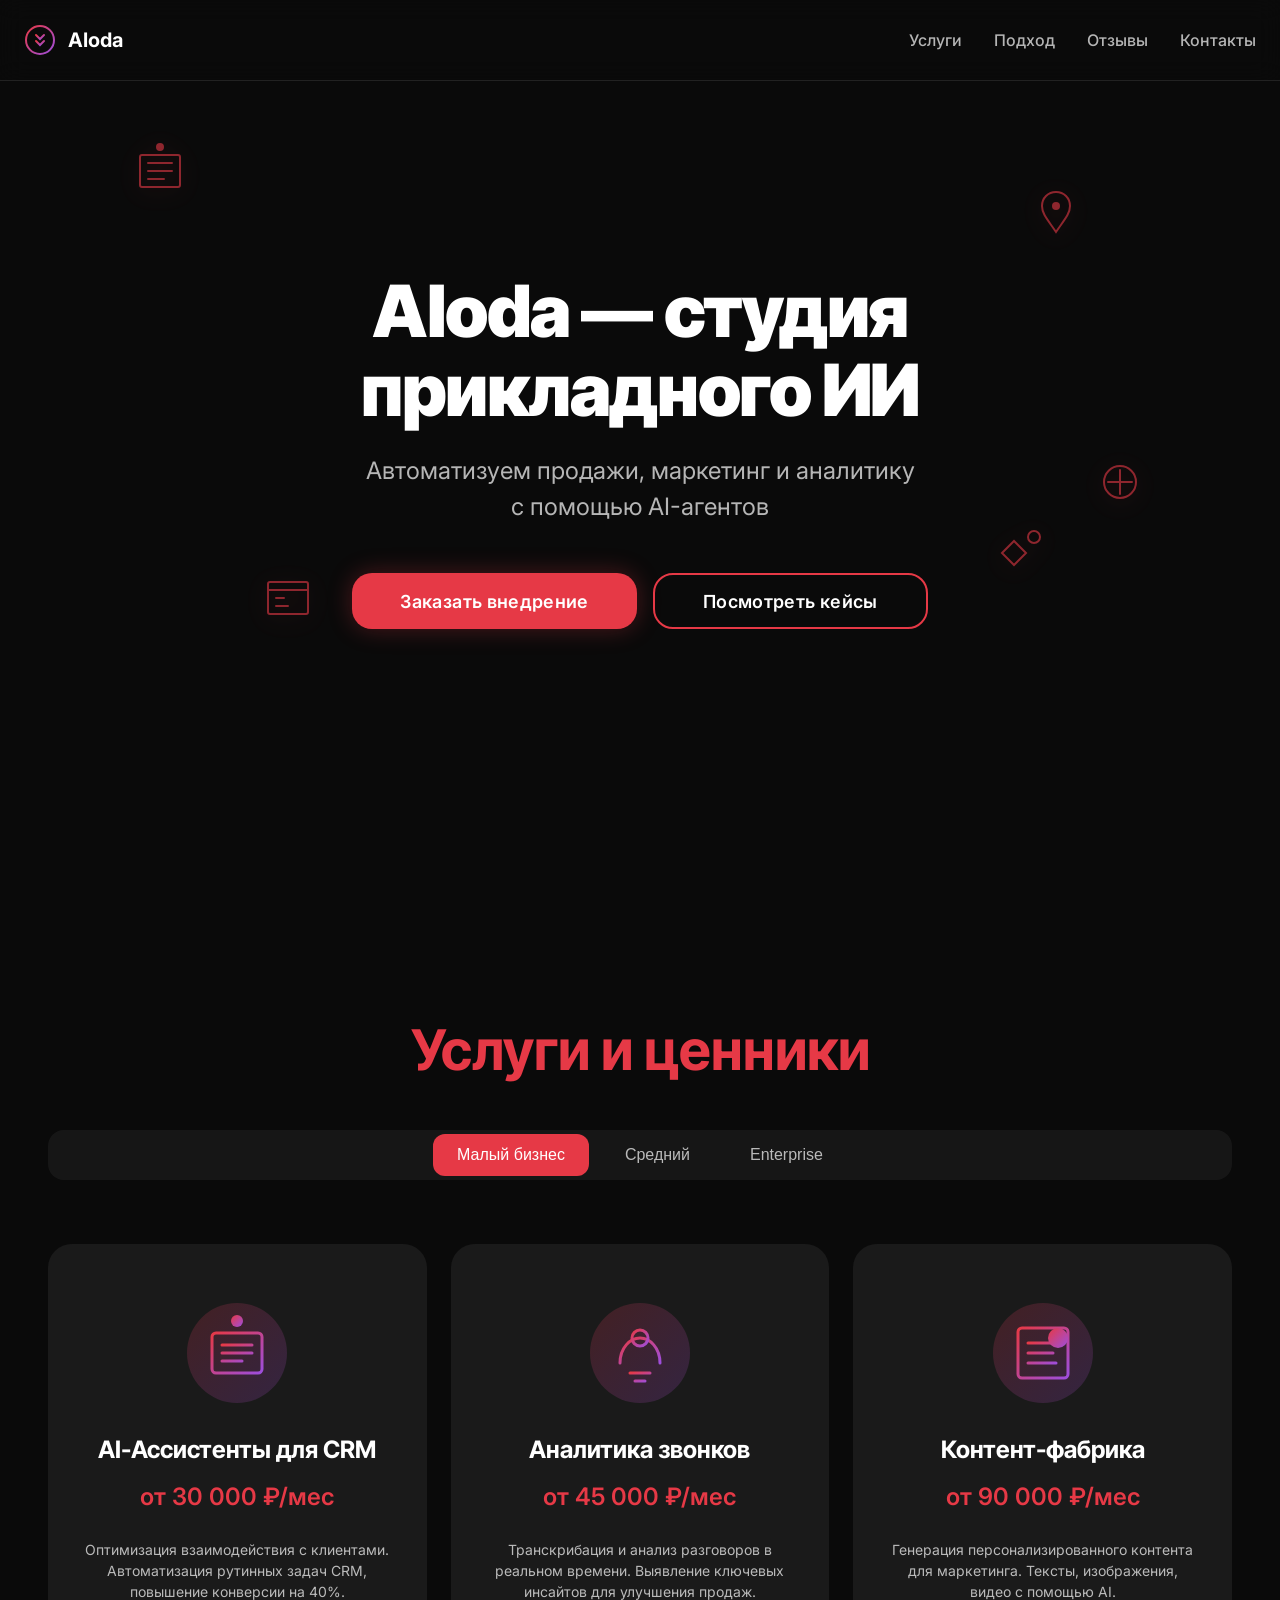
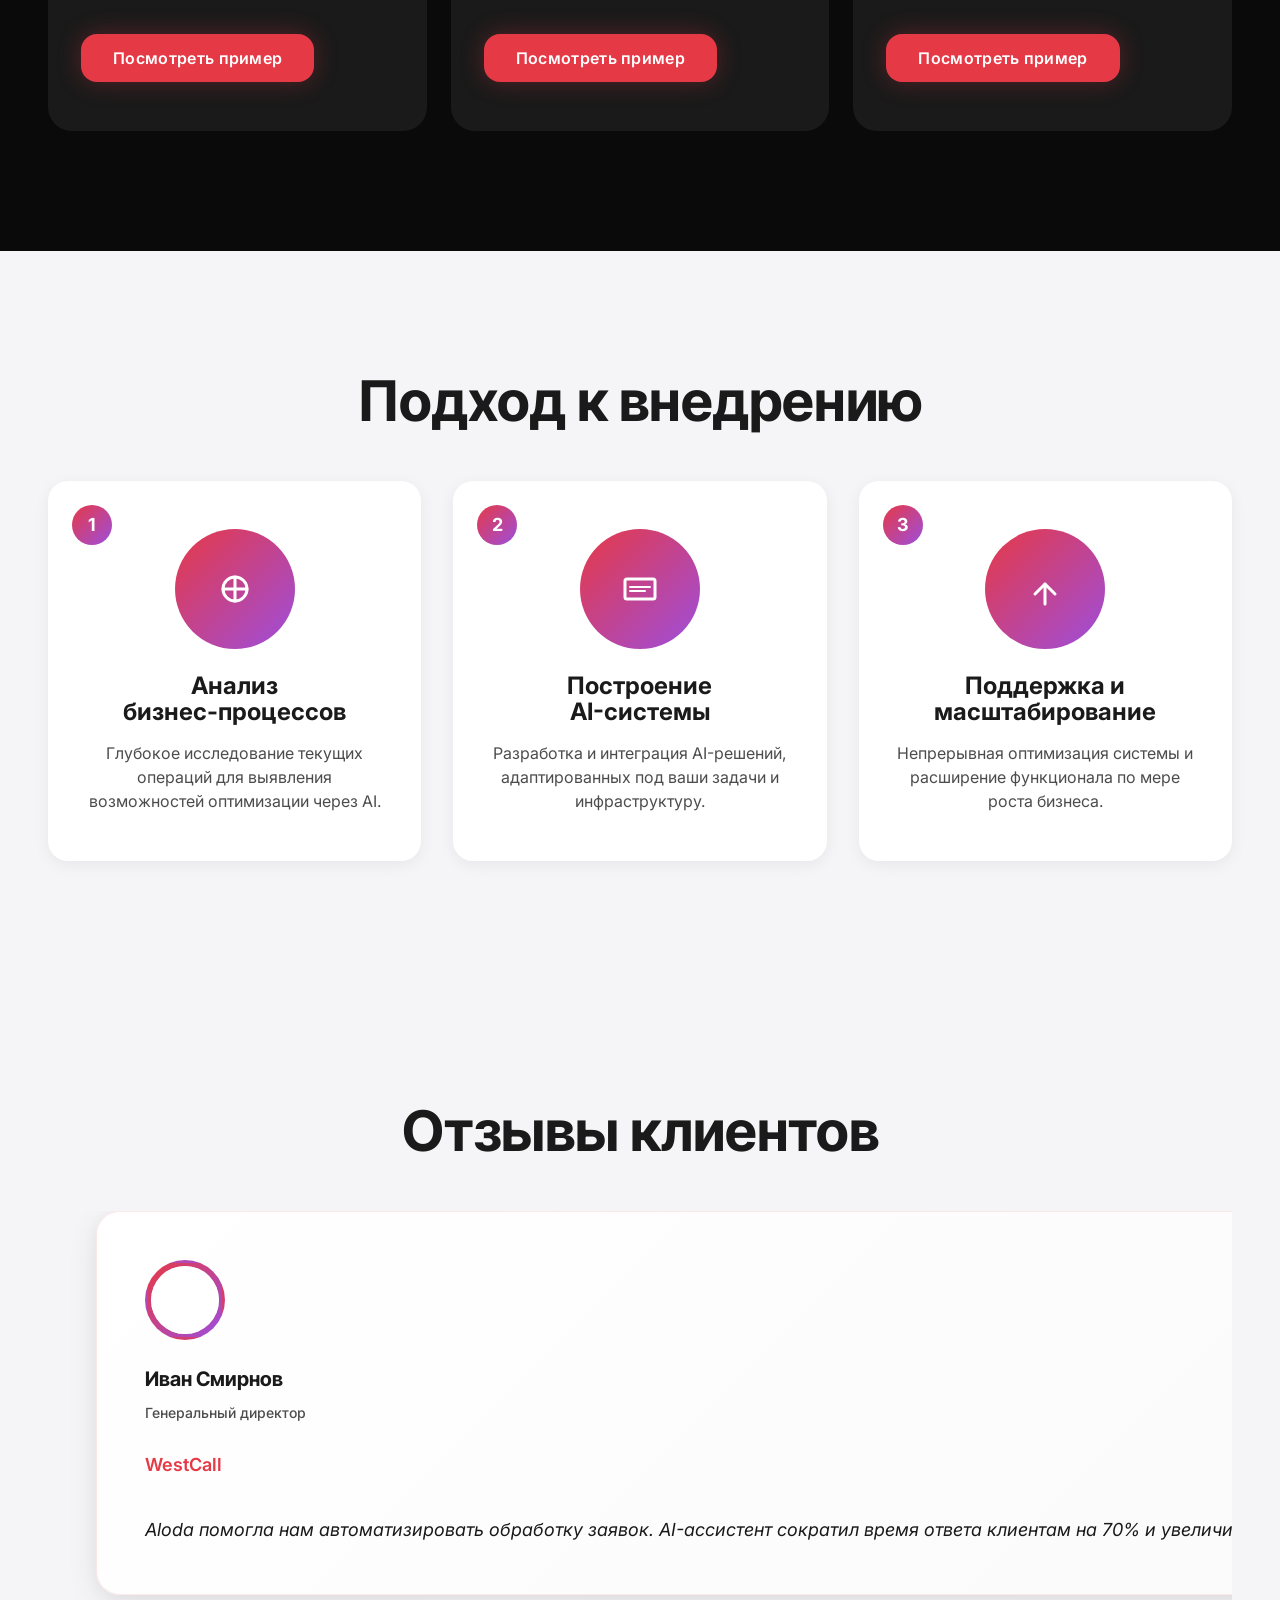
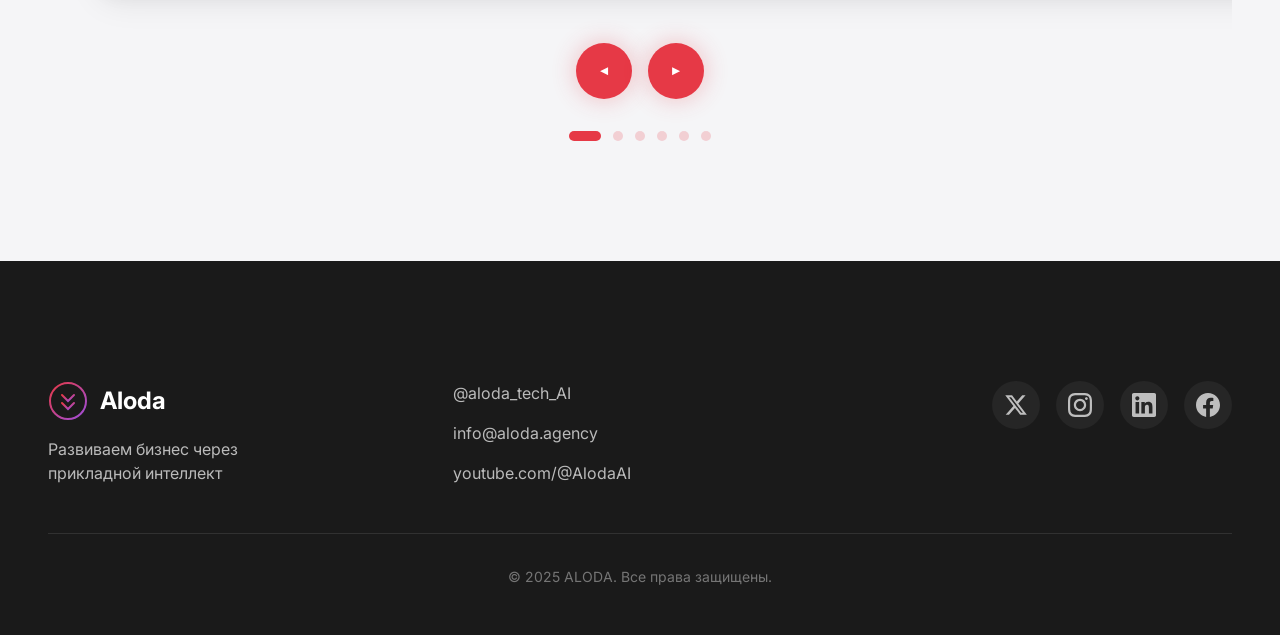
==== commit 4770197f: "standalone" ====
--- a/standalone_site/index.html
+++ b/standalone_site/index.html
@@ -1 +1,832 @@
-<!DOCTYPE html> <html lang="ru" class=" "><head><meta http-equiv="Content-Type" content="text/html; charset=UTF-8"><style>.[tabindex="-1"]:focus{outline:none;}</style><title>ALODA | Агенство по интеграции кастомных ИИ-решений</title><meta content="ALODA - агенство, занимающееся созданием и интеграцией кастомных ИИ-решений для бизнеса. Услуги по автоматизации с использованием нейросетей под ключ. Возможны интеграции с CRM: Битрикс24, Мой Класс, Профсалон и YClients. Интеграция с телефонией и АТС." name="description"><meta content="width=device-width, initial-scale=1" name="viewport"><link href="css/main.css" rel="stylesheet" type="text/css"><style>@media (min-width:992px) {html.:not(.) [] {-webkit-transform:translate3d(0, 0px, 0) scale3d(1, 1, 1) rotateX(0) rotateY(0) rotateZ(0) skew(0, 0);-moz-transform:translate3d(0, 0px, 0) scale3d(1, 1, 1) rotateX(0) rotateY(0) rotateZ(0) skew(0, 0);-ms-transform:translate3d(0, 0px, 0) scale3d(1, 1, 1) rotateX(0) rotateY(0) rotateZ(0) skew(0, 0);transform:translate3d(0, 0px, 0) scale3d(1, 1, 1) rotateX(0) rotateY(0) rotateZ(0) skew(0, 0);} html.:not(.) [] {-webkit-transform:translate3d(0, 0px, 0) scale3d(1, 1, 1) rotateX(0) rotateY(0) rotateZ(0) skew(0, 0);-moz-transform:translate3d(0, 0px, 0) scale3d(1, 1, 1) rotateX(0) rotateY(0) rotateZ(0) skew(0, 0);-ms-transform:translate3d(0, 0px, 0) scale3d(1, 1, 1) rotateX(0) rotateY(0) rotateZ(0) skew(0, 0);transform:translate3d(0, 0px, 0) scale3d(1, 1, 1) rotateX(0) rotateY(0) rotateZ(0) skew(0, 0);} html.:not(.) [] {-webkit-transform:translate3d(0, 120%, 0) scale3d(1, 1, 1) rotateX(0) rotateY(0) rotateZ(0) skew(0, 6deg);-moz-transform:translate3d(0, 120%, 0) scale3d(1, 1, 1) rotateX(0) rotateY(0) rotateZ(0) skew(0, 6deg);-ms-transform:translate3d(0, 120%, 0) scale3d(1, 1, 1) rotateX(0) rotateY(0) rotateZ(0) skew(0, 6deg);transform:translate3d(0, 120%, 0) scale3d(1, 1, 1) rotateX(0) rotateY(0) rotateZ(0) skew(0, 6deg);} html.:not(.) [] {-webkit-transform:translate3d(0, 120%, 0) scale3d(1, 1, 1) rotateX(0) rotateY(0) rotateZ(0) skew(0, 6deg);-moz-transform:translate3d(0, 120%, 0) scale3d(1, 1, 1) rotateX(0) rotateY(0) rotateZ(0) skew(0, 6deg);-ms-transform:translate3d(0, 120%, 0) scale3d(1, 1, 1) rotateX(0) rotateY(0) rotateZ(0) skew(0, 6deg);transform:translate3d(0, 120%, 0) scale3d(1, 1, 1) rotateX(0) rotateY(0) rotateZ(0) skew(0, 6deg);} html.:not(.) [] {-webkit-transform:translate3d(0, 120%, 0) scale3d(1, 1, 1) rotateX(0) rotateY(0) rotateZ(0) skew(0, 6deg);-moz-transform:translate3d(0, 120%, 0) scale3d(1, 1, 1) rotateX(0) rotateY(0) rotateZ(0) skew(0, 6deg);-ms-transform:translate3d(0, 120%, 0) scale3d(1, 1, 1) rotateX(0) rotateY(0) rotateZ(0) skew(0, 6deg);transform:translate3d(0, 120%, 0) scale3d(1, 1, 1) rotateX(0) rotateY(0) rotateZ(0) skew(0, 6deg);} html.:not(.) [] {-webkit-transform:translate3d(0, 120%, 0) scale3d(1, 1, 1) rotateX(0) rotateY(0) rotateZ(0) skew(0, 6deg);-moz-transform:translate3d(0, 120%, 0) scale3d(1, 1, 1) rotateX(0) rotateY(0) rotateZ(0) skew(0, 6deg);-ms-transform:translate3d(0, 120%, 0) scale3d(1, 1, 1) rotateX(0) rotateY(0) rotateZ(0) skew(0, 6deg);transform:translate3d(0, 120%, 0) scale3d(1, 1, 1) rotateX(0) rotateY(0) rotateZ(0) skew(0, 6deg);} html.:not(.) [] {-webkit-transform:translate3d(0, 120%, 0) scale3d(1, 1, 1) rotateX(0) rotateY(0) rotateZ(0) skew(0, 6deg);-moz-transform:translate3d(0, 120%, 0) scale3d(1, 1, 1) rotateX(0) rotateY(0) rotateZ(0) skew(0, 6deg);-ms-transform:translate3d(0, 120%, 0) scale3d(1, 1, 1) rotateX(0) rotateY(0) rotateZ(0) skew(0, 6deg);transform:translate3d(0, 120%, 0) scale3d(1, 1, 1) rotateX(0) rotateY(0) rotateZ(0) skew(0, 6deg);} html.:not(.) [] {-webkit-transform:translate3d(0, 120%, 0) scale3d(1, 1, 1) rotateX(0) rotateY(0) rotateZ(0) skew(0, 6deg);-moz-transform:translate3d(0, 120%, 0) scale3d(1, 1, 1) rotateX(0) rotateY(0) rotateZ(0) skew(0, 6deg);-ms-transform:translate3d(0, 120%, 0) scale3d(1, 1, 1) rotateX(0) rotateY(0) rotateZ(0) skew(0, 6deg);transform:translate3d(0, 120%, 0) scale3d(1, 1, 1) rotateX(0) rotateY(0) rotateZ(0) skew(0, 6deg);} html.:not(.) [] {-webkit-transform:translate3d(0, 120%, 0) scale3d(1, 1, 1) rotateX(0) rotateY(0) rotateZ(0) skew(0, 6deg);-moz-transform:translate3d(0, 120%, 0) scale3d(1, 1, 1) rotateX(0) rotateY(0) rotateZ(0) skew(0, 6deg);-ms-transform:translate3d(0, 120%, 0) scale3d(1, 1, 1) rotateX(0) rotateY(0) rotateZ(0) skew(0, 6deg);transform:translate3d(0, 120%, 0) scale3d(1, 1, 1) rotateX(0) rotateY(0) rotateZ(0) skew(0, 6deg);} html.:not(.) [] {-webkit-transform:translate3d(0, 120%, 0) scale3d(1, 1, 1) rotateX(0) rotateY(0) rotateZ(0) skew(0, 6deg);-moz-transform:translate3d(0, 120%, 0) scale3d(1, 1, 1) rotateX(0) rotateY(0) rotateZ(0) skew(0, 6deg);-ms-transform:translate3d(0, 120%, 0) scale3d(1, 1, 1) rotateX(0) rotateY(0) rotateZ(0) skew(0, 6deg);transform:translate3d(0, 120%, 0) scale3d(1, 1, 1) rotateX(0) rotateY(0) rotateZ(0) skew(0, 6deg);} html.:not(.) [] {-webkit-transform:translate3d(0, 120%, 0) scale3d(1, 1, 1) rotateX(0) rotateY(0) rotateZ(0) skew(0, 6deg);-moz-transform:translate3d(0, 120%, 0) scale3d(1, 1, 1) rotateX(0) rotateY(0) rotateZ(0) skew(0, 6deg);-ms-transform:translate3d(0, 120%, 0) scale3d(1, 1, 1) rotateX(0) rotateY(0) rotateZ(0) skew(0, 6deg);transform:translate3d(0, 120%, 0) scale3d(1, 1, 1) rotateX(0) rotateY(0) rotateZ(0) skew(0, 6deg);} html.:not(.) [] {-webkit-transform:translate3d(0%, 0, 0) scale3d(1, 1, 1) rotateX(0) rotateY(0) rotateZ(0) skew(0, 0);-moz-transform:translate3d(0%, 0, 0) scale3d(1, 1, 1) rotateX(0) rotateY(0) rotateZ(0) skew(0, 0);-ms-transform:translate3d(0%, 0, 0) scale3d(1, 1, 1) rotateX(0) rotateY(0) rotateZ(0) skew(0, 0);transform:translate3d(0%, 0, 0) scale3d(1, 1, 1) rotateX(0) rotateY(0) rotateZ(0) skew(0, 0);} html.:not(.) [] {color:rgb(0,0,0);} html.:not(.) [] {color:rgb(0,0,0);} html.:not(.) [] {-webkit-transform:translate3d(0, 10%, 0) scale3d(1, 1, 1) rotateX(0) rotateY(0) rotateZ(0) skew(0, 0);-moz-transform:translate3d(0, 10%, 0) scale3d(1, 1, 1) rotateX(0) rotateY(0) rotateZ(0) skew(0, 0);-ms-transform:translate3d(0, 10%, 0) scale3d(1, 1, 1) rotateX(0) rotateY(0) rotateZ(0) skew(0, 0);transform:translate3d(0, 10%, 0) scale3d(1, 1, 1) rotateX(0) rotateY(0) rotateZ(0) skew(0, 0);opacity:0;} html.:not(.) [] {color:rgb(127,127,128);} html.:not(.) [] {color:rgb(127,127,128);} html.:not(.) [] {color:rgb(127,127,128);}}@media (max-width:991px) and (min-width:768px) {html.:not(.) [] {-webkit-transform:translate3d(0%, 0, 0) scale3d(1, 1, 1) rotateX(0) rotateY(0) rotateZ(0) skew(0, 0);-moz-transform:translate3d(0%, 0, 0) scale3d(1, 1, 1) rotateX(0) rotateY(0) rotateZ(0) skew(0, 0);-ms-transform:translate3d(0%, 0, 0) scale3d(1, 1, 1) rotateX(0) rotateY(0) rotateZ(0) skew(0, 0);transform:translate3d(0%, 0, 0) scale3d(1, 1, 1) rotateX(0) rotateY(0) rotateZ(0) skew(0, 0);} html.:not(.) [] {color:rgb(0,0,0);} html.:not(.) [] {color:rgb(0,0,0);} html.:not(.) [] {-webkit-transform:translate3d(0, 10%, 0) scale3d(1, 1, 1) rotateX(0) rotateY(0) rotateZ(0) skew(0, 0);-moz-transform:translate3d(0, 10%, 0) scale3d(1, 1, 1) rotateX(0) rotateY(0) rotateZ(0) skew(0, 0);-ms-transform:translate3d(0, 10%, 0) scale3d(1, 1, 1) rotateX(0) rotateY(0) rotateZ(0) skew(0, 0);transform:translate3d(0, 10%, 0) scale3d(1, 1, 1) rotateX(0) rotateY(0) rotateZ(0) skew(0, 0);opacity:0;} html.:not(.) [] {color:rgb(127,127,128);} html.:not(.) [] {color:rgb(127,127,128);} html.:not(.) [] {color:rgb(127,127,128);}}@media (max-width:767px) and (min-width:480px) {html.:not(.) [] {-webkit-transform:translate3d(0%, 0, 0) scale3d(1, 1, 1) rotateX(0) rotateY(0) rotateZ(0) skew(0, 0);-moz-transform:translate3d(0%, 0, 0) scale3d(1, 1, 1) rotateX(0) rotateY(0) rotateZ(0) skew(0, 0);-ms-transform:translate3d(0%, 0, 0) scale3d(1, 1, 1) rotateX(0) rotateY(0) rotateZ(0) skew(0, 0);transform:translate3d(0%, 0, 0) scale3d(1, 1, 1) rotateX(0) rotateY(0) rotateZ(0) skew(0, 0);} html.:not(.) [] {color:rgb(0,0,0);} html.:not(.) [] {color:rgb(0,0,0);} html.:not(.) [] {-webkit-transform:translate3d(0, 10%, 0) scale3d(1, 1, 1) rotateX(0) rotateY(0) rotateZ(0) skew(0, 0);-moz-transform:translate3d(0, 10%, 0) scale3d(1, 1, 1) rotateX(0) rotateY(0) rotateZ(0) skew(0, 0);-ms-transform:translate3d(0, 10%, 0) scale3d(1, 1, 1) rotateX(0) rotateY(0) rotateZ(0) skew(0, 0);transform:translate3d(0, 10%, 0) scale3d(1, 1, 1) rotateX(0) rotateY(0) rotateZ(0) skew(0, 0);opacity:0;} html.:not(.) [] {color:rgb(127,127,128);} html.:not(.) [] {color:rgb(127,127,128);} html.:not(.) [] {color:rgb(127,127,128);}}</style><link href="https://fonts.googleapis.com/" rel="preconnect"><link href="https://fonts.gstatic.com/" rel="preconnect" crossorigin="anonymous"><script src="js/webfont.js" type="text/javascript"></script><link rel="stylesheet" href="images/css" media="all"><script type="text/javascript">WebFont.load({ google: { families: ["Inter Tight:100,200,300,regular,500,600,700,800,900,100italic,200italic,300italic,italic,500italic,600italic,700italic,800italic,900italic:cyrillic,cyrillic-ext,greek,greek-ext,latin,latin-ext,vietnamese","Inter:100,200,300,regular,500,600,700,800,900,100italic,200italic,300italic,italic,500italic,600italic,700italic,800italic,900italic:cyrillic,cyrillic-ext,greek,greek-ext,latin,latin-ext,vietnamese"] }});</script><script type="text/javascript">!function(o, c){var n=c.documentElement,t=" w-mod-";n.className+=t+"js",("ontouchstart"in o||o.DocumentTouch&&c instanceof DocumentTouch)&&(n.className+=t+"touch")}(window,document);</script><link href="images/favicon.png" rel="shortcut icon" type="image/x-icon"><link href="images/favicon.png" rel="apple-touch-icon"></head><body><div class="header" style="opacity: 1;"><div data-animation="default" data-collapse="medium" data-duration="400" data-easing="ease" data-easing2="ease" role="banner" class="navbar w-nav"><div><div class="container"><div class="navbar-content-flex"><nav role="navigation" class="nav-menu w-nav-menu"><div class="nav-link-wrapper"><a href="index.html" aria-current="page" class="nav-button-link nav-light-color w-nav-link w--current">Главная</a><div class="nav-link-bottom-border" style="width: 0%;"></div></div><div class="nav-link-wrapper"><a href="about.html" class="nav-button-link nav-light-color w-nav-link">О нас</a><div class="nav-link-bottom-border" style="width: 0%;"></div></div><a href="index.html" aria-current="page" class="brand-logo-wrapper w-nav-brand w--current" aria-label="home"><img width="Auto" sizes="(max-width: 1034px) 100vw, 1034px" alt="" src="images/68e559e6e53b9139ce7b85ec_Без%20имени-2.png" loading="lazy"  class="nav-logo"></a><div class="nav-link-wrapper"><a href="services.html" class="nav-button-link nav-light-color w-nav-link">Услуги</a><div class="nav-link-bottom-border" style="width: 0%;"></div></div><div class="nav-link-wrapper"><a href="cases.html" class="nav-button-link nav-light-color w-nav-link">Кейсы</a><div class="nav-link-bottom-border" style="width: 0%;"></div></div></nav><div class="navbar-button-humber-wrapper"><div class="menu-flex"><div class="navbar-hamburger"><div class="menu">Меню</div><div class="hamburger-bar _1" style="transform: translate3d(0px, 0px, 0px) scale3d(1, 1, 1) rotateX(0deg) rotateY(0deg) rotateZ(0deg) skew(0deg, 0deg); transform-style: preserve-3d;"></div><div class="hamburger-bar _3" style="transform: translate3d(0px, 0px, 0px) scale3d(1, 1, 1) rotateX(0deg) rotateY(0deg) rotateZ(0deg) skew(0deg, 0deg); transform-style: preserve-3d;"></div><div class="hamburger-bar _2" style="display: block;"></div></div></div><a href="index.html" aria-current="page" class="brand-logo-wrapper tablet-logo w-nav-brand w--current" aria-label="home"><img width="Auto" sizes="(max-width: 479px) 98vw, (max-width: 767px) 99vw, (max-width: 1034px) 100vw, 1034px" alt="" src="images/68e559e6e53b9139ce7b85ec_Без%20имени-2.png" loading="lazy"  class="nav-logo"></a><div class="nav-menu-button home-page w-nav-button" style="-webkit-user-select: text;" aria-label="menu" role="button" tabindex="0"  aria-haspopup="menu" aria-expanded="false"><div class="nav-menu-button-icon home-page w-icon-nav-menu"></div></div></div></div></div></div><div class="megamenu" style="display: none; opacity: 0;"><div class="megamenu-main"><div class="megamenu-wrapper"><div class="container"><div class="megamenu-content"><a href="index.html" aria-current="page" class="megamenu-single _1 w-inline-block w--current" style="transform: translate3d(0px, 70px, 0px) scale3d(1, 1, 1) rotateX(0deg) rotateY(0deg) rotateZ(0deg) skew(0deg, 0deg); transform-style: preserve-3d; opacity: 0;"><div class="megamenu-number-name-wrap"><div class="megamenu-number" style="color: rgb(138, 136, 131);">(01)</div><div class="megamenu-name" style="color: rgb(138, 136, 131);">Главная</div></div><img loading="lazy" src="images/68d52f2c111d999a71faffc1_Megamenu%20Arrow.svg" alt="" class="megamenu-arrow" style="opacity: 0; transform: translate3d(0px, 0px, 0px) scale3d(0, 0, 1) rotateX(0deg) rotateY(0deg) rotateZ(0deg) skew(0deg, 0deg); transform-style: preserve-3d;"></a><a href="#contact" class="megamenu-single _2 w-inline-block" style="transform: translate3d(0px, 70px, 0px) scale3d(1, 1, 1) rotateX(0deg) rotateY(0deg) rotateZ(0deg) skew(0deg, 0deg); transform-style: preserve-3d; opacity: 0;"><div class="megamenu-number-name-wrap"><div class="megamenu-number" style="color: rgb(138, 136, 131);">(02)</div><div class="megamenu-name" style="color: rgb(138, 136, 131);">Назначить встречу</div></div><img loading="lazy" src="images/68d52f2c111d999a71faffc1_Megamenu%20Arrow.svg" alt="" class="megamenu-arrow" style="opacity: 0; transform: translate3d(0px, 0px, 0px) scale3d(0, 0, 1) rotateX(0deg) rotateY(0deg) rotateZ(0deg) skew(0deg, 0deg); transform-style: preserve-3d;"></a><a href="about.html" class="megamenu-single _3 w-inline-block" style="transform: translate3d(0px, 70px, 0px) scale3d(1, 1, 1) rotateX(0deg) rotateY(0deg) rotateZ(0deg) skew(0deg, 0deg); transform-style: preserve-3d; opacity: 0;"><div class="megamenu-number-name-wrap"><div class="megamenu-number" style="color: rgb(138, 136, 131);">(03)</div><div class="megamenu-name" style="color: rgb(138, 136, 131);">О нас</div></div><img loading="lazy" src="images/68d52f2c111d999a71faffc1_Megamenu%20Arrow.svg" alt="" class="megamenu-arrow" style="opacity: 0; transform: translate3d(0px, 0px, 0px) scale3d(0, 0, 1) rotateX(0deg) rotateY(0deg) rotateZ(0deg) skew(0deg, 0deg); transform-style: preserve-3d;"></a><a href="services.html" class="megamenu-single _4 w-inline-block" style="transform: translate3d(0px, 70px, 0px) scale3d(1, 1, 1) rotateX(0deg) rotateY(0deg) rotateZ(0deg) skew(0deg, 0deg); transform-style: preserve-3d; opacity: 0;"><div class="megamenu-number-name-wrap"><div class="megamenu-number" style="color: rgb(138, 136, 131);">(04)</div><div class="megamenu-name" style="color: rgb(138, 136, 131);">Услуги</div></div><img loading="lazy" src="images/68d52f2c111d999a71faffc1_Megamenu%20Arrow.svg" alt="" class="megamenu-arrow" style="opacity: 0; transform: translate3d(0px, 0px, 0px) scale3d(0, 0, 1) rotateX(0deg) rotateY(0deg) rotateZ(0deg) skew(0deg, 0deg); transform-style: preserve-3d;"></a><a href="cases.html" class="megamenu-single _5 w-inline-block" style="transform: translate3d(0px, 70px, 0px) scale3d(1, 1, 1) rotateX(0deg) rotateY(0deg) rotateZ(0deg) skew(0deg, 0deg); transform-style: preserve-3d; opacity: 0;"><div class="megamenu-number-name-wrap"><div class="megamenu-number" style="color: rgb(138, 136, 131);">(05)</div><div class="megamenu-name" style="color: rgb(138, 136, 131);">Кейсы</div></div><img loading="lazy" src="images/68d52f2c111d999a71faffc1_Megamenu%20Arrow.svg" alt="" class="megamenu-arrow" style="opacity: 0; transform: translate3d(0px, 0px, 0px) scale3d(0, 0, 1) rotateX(0deg) rotateY(0deg) rotateZ(0deg) skew(0deg, 0deg); transform-style: preserve-3d;"></a></div></div></div></div></div><div class="w-nav-overlay" id="w-nav-overlay-0"></div></div></div><div class="section hero"><div class="block-center"><div class="hero-section-wrapper"><div class="container"><div class="hero-content-wrapper main-banner"><div class="overflow-hidden"><div class="hero-top-image-wrap main-banner" style="transform: translate3d(0px, 0%, 0px) scale3d(1, 1, 1) rotateX(0deg) rotateY(0deg) rotateZ(0deg) skew(0deg, 0deg); transform-style: preserve-3d;"><img src="images/68de6b554abe91c2c065d8a5_2025-10-02%2015.09.10.jpg" loading="lazy" sizes="(max-width: 1200px) 100vw, 1200px"  alt="Hero Top Image" class="hero-top-image"></div></div><div class="overflow-hidden"><div class="hero-text-wrap" style="transform: translate3d(0px, 0%, 0px) scale3d(1, 1, 1) rotateX(0deg) rotateY(0deg) rotateZ(0deg) skew(0deg, 0deg); transform-style: preserve-3d;"><p class="hero-text">Мы внедряем ИИ в реальные процессы: анализ звонков, подсказки во время переговоров, автоматизация CRM и работа с клиентами</p></div></div><div class="overflow-hidden"><div class="hero-button-wrap" style="transform: translate3d(0px, 0%, 0px) scale3d(1, 1, 1) rotateX(0deg) rotateY(0deg) rotateZ(0deg) skew(0deg, 0deg); transform-style: preserve-3d;"><a href="#contact" class="secondary-button-link w-inline-block"><div class="secondary-flex-wrap"><div style="transform: translate3d(0px, 0px, 0px) scale3d(1, 1, 1) rotateX(0deg) rotateY(0deg) rotateZ(0deg) skew(0deg, 0deg); transform-style: preserve-3d;" class="secondary-icon-wrap"><img src="images/68d52f2c111d999a71fb0005_work%20icon.svg" loading="lazy" alt="icon" class="secondary-icon"></div><div style="transform: translate3d(0px, 0px, 0px) scale3d(1, 1, 1) rotateX(0deg) rotateY(0deg) rotateZ(0deg) skew(0deg, 0deg); transform-style: preserve-3d;" class="secondary-button-text">Назначить встречу</div></div></a></div></div><div class="overflow-hidden"><div class="hero-bottom-wrap" style="transform: translate3d(0px, 0%, 0px) scale3d(1, 1, 1) rotateX(0deg) rotateY(0deg) rotateZ(0deg) skew(0deg, 0deg); transform-style: preserve-3d;"><div class="overflow-hidden home-page"><div class="hero-title-text-wrap"><div class="text-roted-wrap"><div class="text-rotate-track" style="transform: translate3d(0px, -200px, 0px) scale3d(1, 1, 1) rotateX(0deg) rotateY(0deg) rotateZ(0deg) skew(0deg, 0deg); transform-style: preserve-3d;"><h1 class="hero-title">ALODA</h1><h1 class="hero-title">STUDIO</h1><h1 class="hero-title">ALODA</h1><h1 class="hero-title">STUDIO</h1></div></div><img src="images/68d52f2c111d999a71faffc8_Vector.svg" loading="lazy" alt="Hero Title Icon" class="hero-title-icon"></div></div></div></div></div></div><div class="hero-main-image-wrapper"><img sizes="(max-width: 735px) 100vw, 735px"  alt="" src="images/68e28c3f73e123ac57f10d96_c7c85c1845a5318f26ef40a33286524e.jpg" loading="lazy" class="bg-fixed"></div></div></div></div><div class="section-banner"><div class="fixed-banner"><img sizes="(max-width: 735px) 100vw, 735px"  alt="" src="images/68e28c3f73e123ac57f10d96_c7c85c1845a5318f26ef40a33286524e.jpg" loading="lazy" class="bg-fixed" style="will-change: opacity, transform; opacity: 1; transform: translate3d(0px, -0.34742%, 0px) scale3d(1.27952, 1.27952, 1) rotateX(0deg) rotateY(0deg) rotateZ(0deg) skew(0deg, 0deg); transform-style: preserve-3d;"><div class="banner-info"><div class="hero-content-wrapper"><div class="overflow-hidden"><div class="hero-top-image-wrap" style="transform: translate3d(0px, 0%, 0px) scale3d(1, 1, 1) rotateX(0deg) rotateY(0deg) rotateZ(0deg) skew(0deg, 0deg); transform-style: preserve-3d;"><img src="images/68e28c3f34626e3842669feb_027c335f6144fc055ba4587c15b0f7c3.jpg" loading="lazy" width="Auto" sizes="(max-width: 736px) 100vw, 736px" alt="Hero Top Image"  class="hero-top-image"></div></div><div class="overflow-hidden"><div class="hero-text-wrap" style="transform: translate3d(0px, 0%, 0px) scale3d(1, 1, 1) rotateX(0deg) rotateY(0deg) rotateZ(0deg) skew(0deg, 0deg); transform-style: preserve-3d;"><p class="hero-text">Мы внедряем ИИ в реальные процессы: анализ звонков, подсказки во время переговоров, автоматизация CRM и работа с клиентами</p></div></div><div class="overflow-hidden"><div class="hero-button-wrap" style="transform: translate3d(0px, 0%, 0px) scale3d(1, 1, 1) rotateX(0deg) rotateY(0deg) rotateZ(0deg) skew(0deg, 0deg); transform-style: preserve-3d;"><a href="#contact" class="secondary-button-link w-inline-block"><div class="secondary-flex-wrap"><div style="transform: translate3d(0px, 0px, 0px) scale3d(1, 1, 1) rotateX(0deg) rotateY(0deg) rotateZ(0deg) skew(0deg, 0deg); transform-style: preserve-3d;" class="secondary-icon-wrap"><img src="images/68d52f2c111d999a71fb0005_work%20icon.svg" loading="lazy" alt="icon" class="secondary-icon"></div><div style="transform: translate3d(0px, 0px, 0px) scale3d(1, 1, 1) rotateX(0deg) rotateY(0deg) rotateZ(0deg) skew(0deg, 0deg); transform-style: preserve-3d;" class="secondary-button-text">Назначить встречу</div></div></a></div></div><div class="overflow-hidden"><div class="text-align-right" style="transform: translate3d(0px, 0%, 0px) scale3d(1, 1, 1) rotateX(0deg) rotateY(0deg) rotateZ(0deg) skew(0deg, 0deg); transform-style: preserve-3d;"></div></div><div class="overflow-hidden"><div class="hero-bottom-wrap" style="transform: translate3d(0px, 0%, 0px) scale3d(1, 1, 1) rotateX(0deg) rotateY(0deg) rotateZ(0deg) skew(0deg, 0deg); transform-style: preserve-3d;"><div><div class="hero-bottom-text">AI-решения для роста вашего бизнеса</div></div><div class="overflow-hidden home-page"><div class="hero-title-text-wrap"><div class="text-roted-wrap"><div class="text-rotate-track" style="transform: translate3d(0px, -200px, 0px) scale3d(1, 1, 1) rotateX(0deg) rotateY(0deg) rotateZ(0deg) skew(0deg, 0deg); transform-style: preserve-3d;"><h1 class="hero-title">ALODA</h1><h1 class="hero-title">STUDIO</h1><h1 class="hero-title">ALODA</h1><h1 class="hero-title">STUDIO</h1></div></div></div></div></div></div></div></div></div></div><div class="section"><div class="home-page-about-section"><div class="container"><div class="about-title-wrap home-page"><div style="transform: translate3d(0px, 0%, 0px) scale3d(1, 1, 1) rotateX(0deg) rotateY(0deg) rotateZ(0deg) skew(0deg, 0deg); opacity: 1; transform-style: preserve-3d;" class="slide-up-two"><div class="section-subtext-wrap"><div class="active-block"></div><div class="section-subtext">О нас</div></div></div><div class="about-flex-wrap"><div class="fill-text-wrapper home-page"><div class="fill-text-inner" style="will-change: opacity; opacity: 0.1;"><div class="fill-text-placeholder home-page" style="will-change: opacity, transform; opacity: 0; transform: translate3d(0px, 110%, 0px) scale3d(1, 1, 1) rotateX(0deg) rotateY(0deg) rotateZ(0deg) skew(0deg, 4deg); transform-style: preserve-3d;"><div class="fill-text-placeholder-text home-page">Мы - агенство прикладного искусственного интеллекта, создающее решения, которые реально работают в бизнесе.</div></div></div><div class="fill-text-inner" style="will-change: opacity; opacity: 0.1;"><div class="fill-text-placeholder home-page" style="will-change: opacity, transform; opacity: 0; transform: translate3d(0px, 110%, 0px) scale3d(1, 1, 1) rotateX(0deg) rotateY(0deg) rotateZ(0deg) skew(0deg, 4deg); transform-style: preserve-3d;"></div></div><div class="fill-text-inner" style="will-change: opacity; opacity: 0.1;"><div class="fill-text-placeholder home-page" style="will-change: opacity, transform; opacity: 0; transform: translate3d(0px, 110%, 0px) scale3d(1, 1, 1) rotateX(0deg) rotateY(0deg) rotateZ(0deg) skew(0deg, 4deg); transform-style: preserve-3d;"><div class="fill-text-placeholder-text home-page">Мы автоматизируем рутину, усиливаем продажи и помогаем компаниям общаться с клиентами и партнерами с помощью ИИ.</div></div></div><div class="fill-text-inner" style="will-change: opacity; opacity: 0.1;"><div class="fill-text-placeholder home-page" style="will-change: opacity, transform; opacity: 0; transform: translate3d(0px, 110%, 0px) scale3d(1, 1, 1) rotateX(0deg) rotateY(0deg) rotateZ(0deg) skew(0deg, 4deg); transform-style: preserve-3d;"></div></div><div class="fill-text-inner" style="will-change: opacity; opacity: 0.1;"><div class="fill-text-placeholder home-page" style="will-change: opacity, transform; opacity: 0; transform: translate3d(0px, 110%, 0px) scale3d(1, 1, 1) rotateX(0deg) rotateY(0deg) rotateZ(0deg) skew(0deg, 4deg); transform-style: preserve-3d;"><div class="fill-text-placeholder-span home-page">От автоматизации клиентской поддержки до аналитики данных</div></div></div><div class="fill-text-inner" style="will-change: opacity; opacity: 0.1;"><div class="fill-text-placeholder home-page" style="will-change: opacity, transform; opacity: 0; transform: translate3d(0px, 110%, 0px) scale3d(1, 1, 1) rotateX(0deg) rotateY(0deg) rotateZ(0deg) skew(0deg, 4deg); transform-style: preserve-3d;"></div></div></div><div class="overflow-hidden"><div class="about-main-image-wrap" style="will-change: transform; transform: translate3d(6rem, 5rem, 0px) scale3d(1, 1, 1) rotateX(0deg) rotateY(0deg) rotateZ(-6deg) skew(0deg, 0deg); transform-style: preserve-3d;"><img src="images/68d52f2c111d999a71fb0007_Futuristic%20Fashion%20Portrait.avif" loading="lazy" sizes="(max-width: 1200px) 100vw, 1200px"  alt="About Image" class="about-image" style="will-change: transform; transform: translate3d(0px, 0px, 0px) scale3d(1, 1, 1) rotateX(0deg) rotateY(0deg) rotateZ(0deg) skew(0deg, 0deg); transform-style: preserve-3d;"></div></div></div></div><div class="about-hero-counter-wrap"><div class="about-hero-grid-wrap"><div style="opacity: 1; transform: translate3d(0px, 0px, 0px) scale3d(1, 1, 1) rotateX(0deg) rotateY(0deg) rotateZ(0deg) skew(0deg, 0deg); transform-style: preserve-3d;" class="counter-grid-block"><div class="review-counter-flex-wrap"><div class="review-counter-single"><div class="review-counter-digit">5 +</div></div></div><div style="opacity: 1; transform: translate3d(0px, 0px, 0px) scale3d(1, 1, 1) rotateX(0deg) rotateY(0deg) rotateZ(0deg) skew(0deg, 0deg); transform-style: preserve-3d;" class="slide-up-two"><p class="about-hero-subtext counter-review">Проектов сделано</p></div><div class="counter-border-wrap"></div></div><div style="opacity: 1; transform: translate3d(0px, 0px, 0px) scale3d(1, 1, 1) rotateX(0deg) rotateY(0deg) rotateZ(0deg) skew(0deg, 0deg); transform-style: preserve-3d;" class="counter-grid-block"><div class="review-counter-flex-wrap"><div class="review-counter-single"><div class="review-counter-digit">2 +</div></div></div><div style="opacity: 1; transform: translate3d(0px, 0px, 0px) scale3d(1, 1, 1) rotateX(0deg) rotateY(0deg) rotateZ(0deg) skew(0deg, 0deg); transform-style: preserve-3d;" class="slide-up-two"><p class="about-hero-subtext counter-review">Года опыта</p></div><div class="counter-border-wrap"></div></div><div style="opacity: 1; transform: translate3d(0px, 0px, 0px) scale3d(1, 1, 1) rotateX(0deg) rotateY(0deg) rotateZ(0deg) skew(0deg, 0deg); transform-style: preserve-3d;" class="counter-grid-block"><div class="review-counter-flex-wrap"><div class="review-counter-single"><div class="review-counter-digit">9 9 %</div></div></div><div class="slide-up-two"><p class="about-hero-subtext counter-review">Довольных клиентов</p></div><div class="counter-border-wrap"></div></div><div style="opacity: 1; transform: translate3d(0px, 0px, 0px) scale3d(1, 1, 1) rotateX(0deg) rotateY(0deg) rotateZ(0deg) skew(0deg, 0deg); transform-style: preserve-3d;" class="counter-grid-block"><div class="review-counter-flex-wrap"><div class="review-counter-single"><div class="review-counter-digit">5</div></div></div><div style="opacity: 1; transform: translate3d(0px, 0px, 0px) scale3d(1, 1, 1) rotateX(0deg) rotateY(0deg) rotateZ(0deg) skew(0deg, 0deg); transform-style: preserve-3d;" class="slide-up-two"><p class="about-hero-subtext counter-review">Участников команды</p></div></div></div></div></div></div></div><div class="section"><div class="circle-wrapper"><div class="circle" style="will-change: width, height; width: 0vh; height: 0vh;"></div></div><div class="work-wrapper"><div class="container"><div class="section-badge-wrap"><div style="transform: translate3d(0px, 0%, 0px) scale3d(1, 1, 1) rotateX(0deg) rotateY(0deg) rotateZ(0deg) skew(0deg, 0deg); opacity: 1; transform-style: preserve-3d;" class="slide-up-two"><div class="section-subtext-wrap"><div class="active-block"></div><div class="section-subtext color-white">Кейсы</div></div></div><div class="horizontal-divider"></div></div></div><div class="works-wrap"><div class="container"><div class="featured-wrap"><div class="featured-main-wrap"><div class="featured-heading-row"><div class="featured-title">Кейсы</div></div><div class="featured-heading-row"><div class="featured-title left" style="will-change: transform; transform: translate3d(-60%, 0px, 0px) scale3d(1, 1, 1) rotateX(0deg) rotateY(0deg) rotateZ(0deg) skew(0deg, 0deg); transform-style: preserve-3d;">ра</div><div class="featured-title right" style="will-change: transform; transform: translate3d(50%, 0px, 0px) scale3d(1, 1, 1) rotateX(0deg) rotateY(0deg) rotateZ(0deg) skew(0deg, 0deg); transform-style: preserve-3d;">бот</div></div><div class="featured-work-sticky"><div class="featured-work" style="will-change: width, height, transform; width: 30%; transform: translate3d(0px, -260px, 0px) scale3d(1, 1, 1) rotateX(0deg) rotateY(0deg) rotateZ(0deg) skew(0deg, 0deg); transform-style: preserve-3d;"><div class="work-collection-list-wrapper w-dyn-list"><div role="list" class="work-collection-list single w-dyn-items"><div role="listitem" class="work-collection-item w-dyn-item"><a href="#" class="works-link w-inline-block" style="border-color: rgba(255, 255, 255, 0);"><div class="project-flex-wrap" style="will-change: transform; transform: translate3d(0px, 0px, 0px) scale3d(0, 0, 1) rotateX(0deg) rotateY(0deg) rotateZ(0deg) skew(0deg, 0deg); transform-style: preserve-3d;"><div class="project-tag">2025</div><div class="project-tag-border"></div><div class="project-tag">Создание ИИ-ассистенов</div><div class="project-tag-border"></div><div class="project-tag">Bitrix / ProfSalon</div></div><div class="works-list-wrap"><div class="works-image-wrap"><img src="images/68e6a888de3997562ae621a1_16c6b2a7922b069f8628e7dd0a3f62e4.jpg" loading="lazy" alt="" sizes="100vw"  class="fit-cover"></div></div><div class="project-title-wrapper" style="will-change: transform; transform: translate3d(0px, 0px, 0px) scale3d(0, 0, 1) rotateX(0deg) rotateY(0deg) rotateZ(0deg) skew(0deg, 0deg); transform-style: preserve-3d;"><div class="overflow-hidden"><div class="project-title color-white">Улучшение клиентского опыта с помощью ИИ-администраторов для онлайн школ и салонов красоты</div></div><div class="project-serial-wrap"><div class="work-card-number">01</div></div></div></a></div></div></div></div></div></div></div><div class="works-row"><div class="work-collection-list-wrapper w-dyn-list"><div role="list" class="work-collection-list w-dyn-items"><div role="listitem" class="work-collection-item w-dyn-item"><a href="#" class="works-link w-inline-block" style="border-color: rgba(255, 255, 255, 0);"><div style="opacity: 1; transform: translate3d(0px, 0px, 0px) scale3d(0, 0, 1) rotateX(0deg) rotateY(0deg) rotateZ(0deg) skew(0deg, 0deg); transform-style: preserve-3d; will-change: transform;" class="project-flex-wrap"><div class="project-tag">2025</div><div class="project-tag-border"></div><div class="project-tag">ИИ-ассистент</div><div class="project-tag-border"></div><div class="project-tag">VK / YClients</div></div><div class="works-list-wrap"><div class="works-image-wrap"><img src="images/68e6a87530bf4952a3e1ee53_19e408f2640a7d3f4eb721cfa0166ef7.jpg" loading="lazy" alt="" sizes="100vw"  class="fit-cover single"></div></div><div class="project-title-wrapper" style="will-change: transform; transform: translate3d(0px, 0px, 0px) scale3d(0, 0, 1) rotateX(0deg) rotateY(0deg) rotateZ(0deg) skew(0deg, 0deg); transform-style: preserve-3d;"><div class="overflow-hidden"><div class="project-title color-white">Увеличение конверсии при записи в франшизу салонов с помощью ИИ-администратора</div></div><div class="project-serial-wrap"><div class="work-card-number">02</div></div></div></a></div><div role="listitem" class="work-collection-item w-dyn-item"><a href="#" class="works-link w-inline-block" style="border-color: rgba(255, 255, 255, 0);"><div style="opacity: 1; transform: translate3d(0px, 0px, 0px) scale3d(0, 0, 1) rotateX(0deg) rotateY(0deg) rotateZ(0deg) skew(0deg, 0deg); transform-style: preserve-3d; will-change: transform;" class="project-flex-wrap"><div class="project-tag">2025</div><div class="project-tag-border"></div><div class="project-tag">Обучение</div><div class="project-tag-border"></div><div class="project-tag">NLP Нейросети</div></div><div class="works-list-wrap"><div class="works-image-wrap"><img src="images/68e6a898b10bec93098e3bb5_c4387f6f2c17d8663d345b88b84236b5.jpg" loading="lazy" alt="" sizes="100vw"  class="fit-cover single"></div></div><div class="project-title-wrapper" style="will-change: transform; transform: translate3d(0px, 0px, 0px) scale3d(0, 0, 1) rotateX(0deg) rotateY(0deg) rotateZ(0deg) skew(0deg, 0deg); transform-style: preserve-3d;"><div class="overflow-hidden"><div class="project-title color-white">Ускорение обучения сотрудников ГидроТех, Нейросетевой поиск внутри документации</div></div><div class="project-serial-wrap"><div class="work-card-number">03</div></div></div></a></div></div></div></div></div></div></div></div><div class="section service"><div class="home-page-service-wrapper"><div class="w-layout-blockcontainer container w-container"><div class="blog-more-title-wrap"><div style="transform: translate3d(0px, 0%, 0px) scale3d(1, 1, 1) rotateX(0deg) rotateY(0deg) rotateZ(0deg) skew(0deg, 0deg); opacity: 1; transform-style: preserve-3d;" class="slide-up-two"><div class="section-subtext-wrap"><div class="active-block"></div><div class="section-subtext">услуги</div></div></div><div class="more-blog-flex-wrap"><div class="overflow-hidden"><div style="transform: translate3d(0px, 0%, 0px) scale3d(1, 1, 1) rotateX(0deg) rotateY(0deg) rotateZ(0deg) skew(0deg, 0deg); opacity: 1; transform-style: preserve-3d;" class="slide-up-three"><div class="more-blog-title">УСЛУГИ</div></div></div></div></div><div class="service-wrapper"><div class="service-collection-list-wrapper w-dyn-list"><div role="list" class="service-collection-list w-dyn-items"><div role="listitem" class="w-dyn-item"><a style="opacity: 1; transform: translate3d(0px, 0px, 0px) scale3d(1, 1, 1) rotateX(0deg) rotateY(0deg) rotateZ(0deg) skew(0deg, 0deg); transform-style: preserve-3d;" href="services.html" class="service-items-wrapper w-inline-block"><div class="service-names" style="transform: translate3d(0%, 0px, 0px) scale3d(1, 1, 1) rotateX(0deg) rotateY(0deg) rotateZ(0deg) skew(0deg, 0deg); transform-style: preserve-3d;"><div class="service-number" style="color: rgb(0, 0, 0);">01.</div><div class="service-title-wrap"><div class="service-item-title" style="color: rgb(0, 0, 0);">ИИ-АССИТЕНТЫ</div><div class="service-flex"><div class="service-item-sub-text" style="color: rgb(127, 127, 128);">КОНТРОЛЬ РЕГЛАМЕНТОВ</div><div class="service-tag-border"></div><div class="service-item-sub-text" style="color: rgb(127, 127, 128);">ПОИСК В ДОКУМЕНТАЦИИ</div><div class="service-tag-border"></div><div class="service-item-sub-text" style="color: rgb(127, 127, 128);">ОБЩЕНИЕ С КЛИЕНТАМИ</div></div></div></div></a></div><div role="listitem" class="w-dyn-item"><a style="opacity: 1; transform: translate3d(0px, 0px, 0px) scale3d(1, 1, 1) rotateX(0deg) rotateY(0deg) rotateZ(0deg) skew(0deg, 0deg); transform-style: preserve-3d;" href="services.html" class="service-items-wrapper w-inline-block"><div class="service-names" style="transform: translate3d(0%, 0px, 0px) scale3d(1, 1, 1) rotateX(0deg) rotateY(0deg) rotateZ(0deg) skew(0deg, 0deg); transform-style: preserve-3d;"><div class="service-number" style="color: rgb(0, 0, 0);">02.</div><div class="service-title-wrap"><div class="service-item-title" style="color: rgb(0, 0, 0);">ГЕНЕРАЦИЯ КОНТЕНТА</div><div class="service-flex"><div class="service-item-sub-text" style="color: rgb(127, 127, 128);">ВИДЕО И ТЕКСТ КОНТЕНТ</div><div class="service-tag-border"></div><div class="service-item-sub-text" style="color: rgb(127, 127, 128);">АВТОПОСТИНГ</div><div class="service-tag-border"></div><div class="service-item-sub-text" style="color: rgb(127, 127, 128);">ПОМОЩЬ В СОСТАВЛЕНИИ СЦЕНАРИЕВ</div></div></div></div></a></div><div role="listitem" class="w-dyn-item"><a style="opacity: 1; background-color: rgb(255, 255, 255); transform: translate3d(0px, 0px, 0px) scale3d(1, 1, 1) rotateX(0deg) rotateY(0deg) rotateZ(0deg) skew(0deg, 0deg); transform-style: preserve-3d;" href="services.html" class="service-items-wrapper w-inline-block"><div class="service-names" style="transform: translate3d(0%, 0px, 0px) scale3d(1, 1, 1) rotateX(0deg) rotateY(0deg) rotateZ(0deg) skew(0deg, 0deg); transform-style: preserve-3d;"><div class="service-number" style="color: rgb(0, 0, 0);">03.</div><div class="service-title-wrap"><div class="service-item-title" style="color: rgb(0, 0, 0);">ИИ-ТЕЛЕФОНИЯ И АНАЛИЗ ЗВОНКОВ</div><div class="service-flex"><div class="service-item-sub-text" style="color: rgb(127, 127, 128);">ОБЩЕНИЕ С КЛИЕНТАМИ И ПОДРЯДЧИКАМИ</div><div class="service-tag-border"></div><div class="service-item-sub-text" style="color: rgb(127, 127, 128);">ИНТЕГРАЦИЯ С АТС</div><div class="service-tag-border"></div><div class="service-item-sub-text" style="color: rgb(127, 127, 128);">КАСТОМНЫЕ НЕЙРОСЕТИ</div></div></div></div></a></div><div role="listitem" class="w-dyn-item"><a style="opacity: 1; transform: translate3d(0px, 0px, 0px) scale3d(1, 1, 1) rotateX(0deg) rotateY(0deg) rotateZ(0deg) skew(0deg, 0deg); transform-style: preserve-3d; background-color: rgb(255, 255, 255);" href="services.html" class="service-items-wrapper w-inline-block"><div class="service-names" style="transform: translate3d(0%, 0px, 0px) scale3d(1, 1, 1) rotateX(0deg) rotateY(0deg) rotateZ(0deg) skew(0deg, 0deg); transform-style: preserve-3d;"><div class="service-number" style="color: rgb(0, 0, 0);">04.</div><div class="service-title-wrap"><div class="service-item-title" style="color: rgb(0, 0, 0);">РАЗРАБОТКА ИИ МОДЕЛЕЙ ПОД ЗАДАЧИ КОМПАНИИ</div><div class="service-flex"><div class="service-item-sub-text" style="color: rgb(127, 127, 128);">ПРОРАБОТКА ПОД НУЖДЫ ЗАКАЗЧИКА</div><div class="service-tag-border w-condition-invisible"></div><div class="service-item-sub-text w-dyn-bind-empty" style="color: rgb(127, 127, 128);"></div><div class="service-tag-border w-condition-invisible"></div><div class="service-item-sub-text w-dyn-bind-empty" style="color: rgb(127, 127, 128);"></div></div></div></div></a></div></div></div></div></div></div></div><div class="section"><div class="testimonial-wrapper"><div class="container"><div class="testimonial-title-wrapper"><h2 class="testimonial-title">ОТЗЫВЫ</h2></div><div class="testimonial-content-wrapper" style="will-change: transform; transform: translate3d(200vh, 0px, 0px) scale3d(1, 1, 1) rotateX(0deg) rotateY(0deg) rotateZ(0deg) skew(0deg, 0deg); transform-style: preserve-3d;"><div class="testimonial-card-wrap"><div class="testimonial-flex-wrap"><div class="testimonial-card-block"><div class="testimonial-grid-block"><div class="testimonial-image-block"><img src="images/68e63fa67eca3d7987db2063_output-onlinepngtools%20(1).png" loading="lazy" sizes="(max-width: 792px) 100vw, 792px"  alt="sas" class="testimonial-image"></div><div class="testimonial-text-block"><div class="quotation-icon-wrap"><img src="images/68d52f2c111d999a71faffcc_Quote.svg" loading="lazy" alt="dddc"></div><div class="testimonial-text-wrap"><p class="testimonial-text">После внедрения ИИ-ассистентов от Aloda мы наконец-то перестали терять обращения клиентов.<br>Нейросеть автоматически берёт на себя первичный диалог: отвечает на стандартные вопросы, помогает записаться и тд. При этом мы видим аналитику по каждому администратору: кто сколько отвечает, где теряются клиенты, какие фразы работают лучше.<br>Сразу стало видно, у кого реально высокий уровень сервиса, а кому нужно обучение. Также ускорили адаптацию новых сотрудников — нейросеть показывает примеры правильных ответов прямо во время переписки. Сейчас рассматриваем расширение решения на другие города и подключение звонков к той же системе анализа.</p></div><div class="testimonial-border"></div><div class="client-wrap"><div class="client-info-block"><div class="client-name">Анастасия Громова</div><div class="client-position">Операционный директор сети салонов красоты VAN</div></div></div></div></div></div><div class="testimonial-card-block"><div class="testimonial-grid-block"><div class="testimonial-image-block"><img src="images/68e645846d9e8e36669f2e22_output-onlinepngtools.png" loading="lazy" sizes="(max-width: 720px) 100vw, 720px"  alt="mnhjhh" class="testimonial-image"></div><div class="testimonial-text-block"><div class="quotation-icon-wrap"><img src="images/68d52f2c111d999a71faffcc_Quote.svg" loading="lazy" alt="quote"></div><div class="testimonial-text-wrap"><p class="testimonial-text">Мы обратились к Aloda для реализации сразу нескольких ИИ-интеграций. Все решения требовали глубоких кастомизаций под CRM-системы: Мой Класс, Профсалон и Битрикс24. <br>Для онлайн-школы был разработан ИИ-ассистент, который автоматически консультирует учеников, помогает с расписанием и оплатой, а также интегрируется с системой Мой Класс; для клиники — ассистент на Профсалоне, который умеет работать с расписанием врачей, напоминаниями о приёмах и предзаписью через мессенджеры; для B2B-клиентов — полноценная ИИ-система для поддержки и лидогенерации на Битриксе, с интеграцией чатов и автоанализом обращений. У Aloda отличная документация и техническая поддержка после релиза.</p></div><div class="testimonial-border"></div><div class="client-wrap"><div class="client-info-block"><div class="client-name">Роман</div><div class="client-position">CEO Runeuro</div></div></div></div></div></div></div></div></div></div></div></div><div class="section footer"><div class="cta-wrapper"><div class="global-padding"><div class="container"><div class="cta-title-wrapper"><div class="title-scrolling" style="transform: translate3d(0px, 0%, 0px) scale3d(1, 1, 1) rotateX(0deg) rotateY(0deg) rotateZ(0deg) skew(0deg, 0deg); transform-style: preserve-3d;"><div class="uppercase-title">Есть идея проекта?</div></div></div><div class="cta-border-wrtapper"><div class="cta-border" style="width: 100%; height: 1.1875px;"></div></div><div class="cta-button-wrap"><div class="slide-up-four" style="transform: translate3d(0px, 0%, 0px) scale3d(1, 1, 1) rotateX(0deg) rotateY(0deg) rotateZ(0deg) skew(0deg, 0deg); transform-style: preserve-3d; opacity: 1;"><a href="#contact" class="secondary-button-link cta w-inline-block"><div class="secondary-flex-wrap"><div class="secondary-icon-wrap bg-primary" style="transform: translate3d(0px, 0px, 0px) scale3d(1, 1, 1) rotateX(0deg) rotateY(0deg) rotateZ(0deg) skew(0deg, 0deg); transform-style: preserve-3d;"><img src="images/68d52f2c111d999a71faffcb_Frame.svg" loading="lazy" alt="" class="secondary-icon"></div><div class="secondary-button-text color-dark" style="transform: translate3d(0px, 0px, 0px) scale3d(1, 1, 1) rotateX(0deg) rotateY(0deg) rotateZ(0deg) skew(0deg, 0deg); transform-style: preserve-3d;">Назначить встречу</div></div></a></div></div></div></div></div><div class="footer-wrapper"><div class="container"><div class="footer-shape-wrap"><div class="slide-up-two" style="transform: translate3d(0px, 0%, 0px) scale3d(1, 1, 1) rotateX(0deg) rotateY(0deg) rotateZ(0deg) skew(0deg, 0deg); transform-style: preserve-3d; opacity: 1;"><img loading="lazy" src="images/68d52f2c111d999a71faffaf_Footer%20Shape.svg" alt="Footer Shape" class="footer-shape"></div></div><div class="footer-main-wrapper"><div class="slide-up-one" style="transform: translate3d(0px, 0%, 0px) scale3d(1, 1, 1) rotateX(0deg) rotateY(0deg) rotateZ(0deg) skew(0deg, 0deg); transform-style: preserve-3d; opacity: 1;"><div class="footer-form-wrapper"><a href="index.html" aria-current="page" class="footer-logo-wrapper w-inline-block w--current"><img sizes="(max-width: 1034px) 100vw, 1034px"  alt="Footer Logo" src="images/68e559e6e53b9139ce7b85ec_Без%20имени-2.png" loading="lazy" class="footer-logo"></a></div></div><div class="footer-links-wrapper"><div class="slide-up-two" style="transform: translate3d(0px, 0%, 0px) scale3d(1, 1, 1) rotateX(0deg) rotateY(0deg) rotateZ(0deg) skew(0deg, 0deg); transform-style: preserve-3d; opacity: 1;"><div class="footer-single-links-wrapper"><div class="quick-links-title-wrapper"><div class="quick-links-title">EMAIL</div><a href="mailto:vladovolkov_work@vk.com" class="w-inline-block"><div class="contact-info-text">contact@aloda.agency</div></a></div><div class="quick-links-title-wrapper"><div class="quick-links-title">TELEGRAM</div><a href="https://t.me/ajaloda" class="w-inline-block"><div class="contact-info-text">@aloda_agency</div></a></div><div class="quick-links-title-wrapper"><div class="quick-links-title">ТЕЛЕФОН</div><a href="tel:+79821135322" class="w-inline-block"><div class="contact-info-text">+7 (982) 113-53-22</div></a></div></div></div><div class="slide-up-three" style="transform: translate3d(0px, 0%, 0px) scale3d(1, 1, 1) rotateX(0deg) rotateY(0deg) rotateZ(0deg) skew(0deg, 0deg); transform-style: preserve-3d; opacity: 1;"><div class="footer-single-links-wrapper"><div class="quick-links-wrapper"><a href="index.html" aria-current="page" class="single-footer-link w-inline-block w--current"><div class="footer-link-icon"></div><div class="footer-link-text">Главная</div></a><a href="about.html" class="single-footer-link w-inline-block"><div class="footer-link-icon"></div><div class="footer-link-text">О нас</div></a><a href="services.html" class="single-footer-link w-inline-block"><div class="footer-link-icon"></div><div class="footer-link-text">Услуги</div></a><a href="cases.html" class="single-footer-link w-inline-block"><div class="footer-link-icon"></div><div class="footer-link-text">Кейсы</div></a><a href="#contact" class="single-footer-link w-inline-block"><div class="footer-link-icon"></div><div class="footer-link-text">Назначить встречу</div></a></div></div></div></div></div></div><div class="footer-bottom-wrap"><div class="footer-title-text"><div class="logo-marquee"><div class="logo-box footer-title" style="transform: translate3d(-120.429vw, 0px, 0px) scale3d(1, 1, 1) rotateX(0deg) rotateY(0deg) rotateZ(0deg) skew(0deg, 0deg); transform-style: preserve-3d; will-change: transform;"><div class="logo-small-box"><div class="footer-title-text">ALODA</div></div><div class="logo-small-box"><div class="footer-title-text">ALODA</div></div><div class="logo-small-box"><div class="footer-title-text">ALODA</div></div><div class="logo-small-box"><div class="footer-title-text">ALODA</div></div><div class="logo-small-box"><div class="footer-title-text">ALODA</div></div><div class="logo-small-box"><div class="footer-title-text">ALODA</div></div><div class="logo-small-box"><div class="footer-title-text">ALODA</div></div><div class="logo-small-box"><div class="footer-title-text">ALODA</div></div><div class="logo-small-box"><div class="footer-title-text">ALODA</div></div><div class="logo-small-box"><div class="footer-title-text">ALODA</div></div><div class="logo-small-box"><div class="footer-title-text">ALODA</div></div><div class="logo-small-box"><div class="footer-title-text">ALODA</div></div></div><div class="logo-box" style="transform: translate3d(-120.429vw, 0px, 0px) scale3d(1, 1, 1) rotateX(0deg) rotateY(0deg) rotateZ(0deg) skew(0deg, 0deg); transform-style: preserve-3d; will-change: transform;"><div class="logo-small-box"><div class="footer-title-text">TaHoma</div></div><div class="logo-small-box"><div class="footer-title-text">TaHoma</div></div><div class="logo-small-box"><div class="footer-title-text">TaHoma</div></div><div class="logo-small-box"><div class="footer-title-text">TaHoma</div></div><div class="logo-small-box"><div class="footer-title-text">TaHoma</div></div><div class="logo-small-box"><div class="footer-title-text">TaHoma</div></div><div class="logo-small-box"><div class="footer-title-text">TaHoma</div></div><div class="logo-small-box"><div class="footer-title-text">TaHoma</div></div><div class="logo-small-box"><div class="footer-title-text">TaHoma</div></div><div class="logo-small-box"><div class="footer-title-text">TaHoma</div></div><div class="logo-small-box"><div class="footer-title-text">TaHoma</div></div><div class="logo-small-box"><div class="footer-title-text">TaHoma</div></div></div></div></div><div class="overflow-hidden"></div></div></div></div><script src="js/jquery.min.js" type="text/javascript" integrity="sha256-9/aliU8dGd2tb6OSsuzixeV4y/faTqgFtohetphbbj0=" crossorigin="anonymous"></script></body></html>+<!DOCTYPE html>
+<html lang="ru">
+<head>
+  <meta charset="UTF-8">
+  <meta name="viewport" content="width=device-width, initial-scale=1.0">
+  <meta name="description" content="ALODA — студия прикладного ИИ. Автоматизуем продажи, маркетинг и аналитику с помощью AI-агентов. Внедряем ИИ-решения для малого, среднего бизнеса и Enterprise.">
+  <meta name="keywords" content="AI агентство, искусственный интеллект, автоматизация бизнеса, AI-ассистенты, CRM автоматизация, аналитика звонков">
+
+  <!-- Open Graph / Social Media -->
+  <meta property="og:type" content="website">
+  <meta property="og:title" content="ALODA — студия прикладного ИИ">
+  <meta property="og:description" content="Автоматизуем бизнес-процессы с помощью AI-агентов">
+  <meta property="og:image" content="/images/og-image.jpg">
+
+  <title>ALODA — студия прикладного ИИ | AI-автоматизация для бизнеса</title>
+
+  <!-- Favicon -->
+  <link rel="icon" type="image/svg+xml" href="/images/favicon.svg">
+
+  <!-- Preconnect to Google Fonts -->
+  <link rel="preconnect" href="https://fonts.googleapis.com">
+  <link rel="preconnect" href="https://fonts.gstatic.com" crossorigin>
+
+  <!-- Google Fonts -->
+  <link href="https://fonts.googleapis.com/css2?family=Inter:wght@400;500;600;700;900&family=Inter+Tight:wght@700;900&display=swap" rel="stylesheet">
+
+  <!-- Design System CSS -->
+  <link rel="stylesheet" href="css/design-tokens.css">
+  <link rel="stylesheet" href="css/components.css">
+  <link rel="stylesheet" href="css/main.css">
+
+  <!-- Google Tag Manager (replace GTM-XXXXXXX with your ID) -->
+  <script>
+    window.dataLayer = window.dataLayer || [];
+  </script>
+</head>
+<body>
+  <!-- Skip to main content (accessibility) -->
+  <a href="#main-content" class="skip-to-main">
+    Перейти к основному содержанию
+  </a>
+
+  <!-- Header / Navigation -->
+  <header class="header" role="banner">
+    <div class="header__container">
+      <a href="/" class="header__logo" aria-label="ALODA — Главная страница">
+        <svg class="header__logo-icon" viewBox="0 0 32 32" fill="none" xmlns="http://www.w3.org/2000/svg">
+          <circle cx="16" cy="16" r="14" stroke="url(#logo-gradient)" stroke-width="2"/>
+          <path d="M12 11L16 15L20 11" stroke="url(#logo-gradient)" stroke-width="2" stroke-linecap="round"/>
+          <path d="M12 17L16 21L20 17" stroke="url(#logo-gradient)" stroke-width="2" stroke-linecap="round"/>
+          <defs>
+            <linearGradient id="logo-gradient" x1="0%" y1="0%" x2="100%" y2="100%">
+              <stop offset="0%" style="stop-color:#E63946"/>
+              <stop offset="100%" style="stop-color:#9D4EDD"/>
+            </linearGradient>
+          </defs>
+        </svg>
+        <span>Aloda</span>
+      </a>
+
+      <nav class="header__nav" aria-label="Основная навигация">
+        <a href="#services" class="header__nav-link">Услуги</a>
+        <a href="#approach" class="header__nav-link">Подход</a>
+        <a href="#testimonials" class="header__nav-link">Отзывы</a>
+        <a href="#contact" class="header__nav-link">Контакты</a>
+      </nav>
+    </div>
+  </header>
+
+  <main id="main-content">
+    <!-- Hero Section -->
+    <section class="hero" data-section="hero">
+      <!-- Canvas для 3D волны -->
+      <canvas id="hero-wave" class="hero-wave" aria-hidden="true"></canvas>
+
+      <!-- Floating Icons (только desktop) -->
+      <div class="hero__floating-icons" aria-hidden="true">
+        <svg class="floating-icon" data-speed="0.05" style="top: 15%; left: 10%; width: 64px; height: 64px;" viewBox="0 0 64 64" fill="none">
+          <rect x="12" y="20" width="40" height="32" rx="2" stroke="currentColor" stroke-width="2"/>
+          <path d="M20 28h24M20 36h24M20 44h16" stroke="currentColor" stroke-width="2" stroke-linecap="round"/>
+          <circle cx="32" cy="12" r="4" fill="currentColor"/>
+        </svg>
+
+        <svg class="floating-icon" data-speed="0.08" style="top: 20%; right: 15%; width: 64px; height: 64px;" viewBox="0 0 64 64" fill="none">
+          <path d="M32 12C24 12 18 18 18 26C18 34 24 40 32 52C40 40 46 34 46 26C46 18 40 12 32 12Z" stroke="currentColor" stroke-width="2"/>
+          <circle cx="32" cy="26" r="4" fill="currentColor"/>
+        </svg>
+
+        <svg class="floating-icon" data-speed="0.06" style="bottom: 30%; left: 20%; width: 64px; height: 64px;" viewBox="0 0 64 64" fill="none">
+          <rect x="12" y="16" width="40" height="32" rx="2" stroke="currentColor" stroke-width="2"/>
+          <path d="M12 24h40M20 32h8M20 40h12" stroke="currentColor" stroke-width="2" stroke-linecap="round"/>
+        </svg>
+
+        <svg class="floating-icon" data-speed="0.07" style="bottom: 35%; right: 18%; width: 64px; height: 64px;" viewBox="0 0 64 64" fill="none">
+          <path d="M16 32L28 20L40 32L28 44L16 32Z" stroke="currentColor" stroke-width="2"/>
+          <circle cx="48" cy="16" r="6" stroke="currentColor" stroke-width="2"/>
+        </svg>
+
+        <svg class="floating-icon" data-speed="0.09" style="top: 50%; right: 10%; width: 64px; height: 64px;" viewBox="0 0 64 64" fill="none">
+          <path d="M20 32h24M32 20v24" stroke="currentColor" stroke-width="2" stroke-linecap="round"/>
+          <circle cx="32" cy="32" r="16" stroke="currentColor" stroke-width="2"/>
+        </svg>
+      </div>
+
+      <div class="container">
+        <div class="hero__content fade-in">
+          <h1 class="hero__title">
+            Aloda — студия прикладного ИИ
+          </h1>
+
+          <p class="hero__subtitle">
+            Автоматизуем продажи, маркетинг и аналитику<br>
+            с помощью AI-агентов
+          </p>
+
+          <div class="hero__cta">
+            <button class="btn btn--primary btn--lg"
+                    data-tracking="cta_click"
+                    data-cta-location="hero"
+                    data-cta-type="primary">
+              Заказать внедрение
+            </button>
+
+            <a href="#testimonials" class="btn btn--secondary btn--lg"
+               data-tracking="cta_click"
+               data-cta-location="hero"
+               data-cta-type="secondary">
+              Посмотреть кейсы
+            </a>
+          </div>
+        </div>
+      </div>
+    </section>
+
+    <!-- Services & Pricing Section -->
+    <section class="services" id="services" data-section="services">
+      <div class="container">
+        <h2 class="section__title">
+          Услуги и ценники
+        </h2>
+
+        <!-- Tabs -->
+        <div class="tabs" role="tablist" aria-label="Тарифные планы">
+          <button class="tabs__button tabs__button--active"
+                  role="tab"
+                  aria-selected="true"
+                  aria-controls="panel-small"
+                  id="tab-small"
+                  data-tracking="pricing_tab_change"
+                  data-tab-id="small_business">
+            Малый бизнес
+          </button>
+          <button class="tabs__button"
+                  role="tab"
+                  aria-selected="false"
+                  aria-controls="panel-medium"
+                  id="tab-medium"
+                  data-tracking="pricing_tab_change"
+                  data-tab-id="medium">
+            Средний
+          </button>
+          <button class="tabs__button"
+                  role="tab"
+                  aria-selected="false"
+                  aria-controls="panel-enterprise"
+                  id="tab-enterprise"
+                  data-tracking="pricing_tab_change"
+                  data-tab-id="enterprise">
+            Enterprise
+          </button>
+        </div>
+
+        <!-- Tab Panel: Малый бизнес -->
+        <div role="tabpanel"
+             id="panel-small"
+             aria-labelledby="tab-small"
+             class="fade-in is-visible">
+
+          <div class="service-cards fade-in-group">
+            <!-- Card 1 -->
+            <div class="service-card"
+                 data-tracking="service_card"
+                 data-service-name="AI-Ассистенты для CRM"
+                 data-service-price="30000">
+
+              <div class="service-card__icon">
+                <svg viewBox="0 0 120 120" fill="none" xmlns="http://www.w3.org/2000/svg">
+                  <circle cx="60" cy="60" r="50" fill="url(#gradient1)" opacity="0.2"/>
+                  <rect x="35" y="40" width="50" height="40" rx="4" stroke="url(#gradient1)" stroke-width="3"/>
+                  <path d="M45 52h30M45 60h30M45 68h20" stroke="url(#gradient1)" stroke-width="3" stroke-linecap="round"/>
+                  <circle cx="60" cy="28" r="6" fill="url(#gradient1)"/>
+                  <defs>
+                    <linearGradient id="gradient1" x1="0%" y1="0%" x2="100%" y2="100%">
+                      <stop offset="0%" style="stop-color:#E63946"/>
+                      <stop offset="100%" style="stop-color:#9D4EDD"/>
+                    </linearGradient>
+                  </defs>
+                </svg>
+              </div>
+
+              <h3 class="service-card__title">
+                AI-Ассистенты для CRM
+              </h3>
+
+              <p class="service-card__price">
+                от 30 000 ₽/мес
+              </p>
+
+              <p class="service-card__description">
+                Оптимизация взаимодействия с клиентами. Автоматизация рутинных задач CRM, повышение конверсии на 40%.
+              </p>
+
+              <button class="btn btn--primary btn--md"
+                      data-tracking="service_cta_click"
+                      data-service-name="AI-Ассистенты для CRM">
+                Посмотреть пример
+              </button>
+            </div>
+
+            <!-- Card 2 -->
+            <div class="service-card"
+                 data-tracking="service_card"
+                 data-service-name="Аналитика звонков"
+                 data-service-price="45000">
+
+              <div class="service-card__icon">
+                <svg viewBox="0 0 120 120" fill="none" xmlns="http://www.w3.org/2000/svg">
+                  <circle cx="60" cy="60" r="50" fill="url(#gradient2)" opacity="0.2"/>
+                  <path d="M40 70C40 55 50 45 60 45C70 45 80 55 80 70" stroke="url(#gradient2)" stroke-width="3" stroke-linecap="round"/>
+                  <circle cx="60" cy="45" r="8" stroke="url(#gradient2)" stroke-width="3"/>
+                  <path d="M50 80h20M55 88h10" stroke="url(#gradient2)" stroke-width="3" stroke-linecap="round"/>
+                  <defs>
+                    <linearGradient id="gradient2" x1="0%" y1="0%" x2="100%" y2="100%">
+                      <stop offset="0%" style="stop-color:#E63946"/>
+                      <stop offset="100%" style="stop-color:#9D4EDD"/>
+                    </linearGradient>
+                  </defs>
+                </svg>
+              </div>
+
+              <h3 class="service-card__title">
+                Аналитика звонков
+              </h3>
+
+              <p class="service-card__price">
+                от 45 000 ₽/мес
+              </p>
+
+              <p class="service-card__description">
+                Транскрибация и анализ разговоров в реальном времени. Выявление ключевых инсайтов для улучшения продаж.
+              </p>
+
+              <button class="btn btn--primary btn--md"
+                      data-tracking="service_cta_click"
+                      data-service-name="Аналитика звонков">
+                Посмотреть пример
+              </button>
+            </div>
+
+            <!-- Card 3 -->
+            <div class="service-card"
+                 data-tracking="service_card"
+                 data-service-name="Контент-фабрика"
+                 data-service-price="90000">
+
+              <div class="service-card__icon">
+                <svg viewBox="0 0 120 120" fill="none" xmlns="http://www.w3.org/2000/svg">
+                  <circle cx="60" cy="60" r="50" fill="url(#gradient3)" opacity="0.2"/>
+                  <rect x="35" y="35" width="50" height="50" rx="4" stroke="url(#gradient3)" stroke-width="3"/>
+                  <path d="M45 50h30M45 60h25M45 70h28" stroke="url(#gradient3)" stroke-width="3" stroke-linecap="round"/>
+                  <circle cx="75" cy="45" r="10" fill="url(#gradient3)"/>
+                  <defs>
+                    <linearGradient id="gradient3" x1="0%" y1="0%" x2="100%" y2="100%">
+                      <stop offset="0%" style="stop-color:#E63946"/>
+                      <stop offset="100%" style="stop-color:#9D4EDD"/>
+                    </linearGradient>
+                  </defs>
+                </svg>
+              </div>
+
+              <h3 class="service-card__title">
+                Контент-фабрика
+              </h3>
+
+              <p class="service-card__price">
+                от 90 000 ₽/мес
+              </p>
+
+              <p class="service-card__description">
+                Генерация персонализированного контента для маркетинга. Тексты, изображения, видео с помощью AI.
+              </p>
+
+              <button class="btn btn--primary btn--md"
+                      data-tracking="service_cta_click"
+                      data-service-name="Контент-фабрика">
+                Посмотреть пример
+              </button>
+            </div>
+          </div>
+        </div>
+
+        <!-- Tab Panel: Средний бизнес -->
+        <div role="tabpanel"
+             id="panel-medium"
+             aria-labelledby="tab-medium"
+             hidden="true">
+
+          <div class="service-cards fade-in-group">
+            <div class="service-card">
+              <div class="service-card__icon">
+                <svg viewBox="0 0 120 120" fill="none" xmlns="http://www.w3.org/2000/svg">
+                  <circle cx="60" cy="60" r="50" fill="url(#gradient4)" opacity="0.2"/>
+                  <rect x="30" y="35" width="60" height="50" rx="4" stroke="url(#gradient4)" stroke-width="3"/>
+                  <defs>
+                    <linearGradient id="gradient4" x1="0%" y1="0%" x2="100%" y2="100%">
+                      <stop offset="0%" style="stop-color:#E63946"/>
+                      <stop offset="100%" style="stop-color:#9D4EDD"/>
+                    </linearGradient>
+                  </defs>
+                </svg>
+              </div>
+              <h3 class="service-card__title">Комплексная автоматизация</h3>
+              <p class="service-card__price">от 120 000 ₽/мес</p>
+              <p class="service-card__description">
+                Интеграция AI во все бизнес-процессы. CRM, маркетинг, аналитика и контент в одной экосистеме.
+              </p>
+              <button class="btn btn--primary btn--md">Консультация</button>
+            </div>
+
+            <div class="service-card">
+              <div class="service-card__icon">
+                <svg viewBox="0 0 120 120" fill="none" xmlns="http://www.w3.org/2000/svg">
+                  <circle cx="60" cy="60" r="50" fill="url(#gradient5)" opacity="0.2"/>
+                  <defs>
+                    <linearGradient id="gradient5" x1="0%" y1="0%" x2="100%" y2="100%">
+                      <stop offset="0%" style="stop-color:#E63946"/>
+                      <stop offset="100%" style="stop-color:#9D4EDD"/>
+                    </linearGradient>
+                  </defs>
+                </svg>
+              </div>
+              <h3 class="service-card__title">Predictive Analytics</h3>
+              <p class="service-card__price">от 85 000 ₽/мес</p>
+              <p class="service-card__description">
+                Прогнозирование трендов и поведения клиентов. ML-модели для бизнес-решений.
+              </p>
+              <button class="btn btn--primary btn--md">Консультация</button>
+            </div>
+
+            <div class="service-card">
+              <div class="service-card__icon">
+                <svg viewBox="0 0 120 120" fill="none" xmlns="http://www.w3.org/2000/svg">
+                  <circle cx="60" cy="60" r="50" fill="url(#gradient6)" opacity="0.2"/>
+                  <defs>
+                    <linearGradient id="gradient6" x1="0%" y1="0%" x2="100%" y2="100%">
+                      <stop offset="0%" style="stop-color:#E63946"/>
+                      <stop offset="100%" style="stop-color:#9D4EDD"/>
+                    </linearGradient>
+                  </defs>
+                </svg>
+              </div>
+              <h3 class="service-card__title">Custom AI Solutions</h3>
+              <p class="service-card__price">от 150 000 ₽/мес</p>
+              <p class="service-card__description">
+                Разработка индивидуальных AI-решений под специфику вашего бизнеса.
+              </p>
+              <button class="btn btn--primary btn--md">Консультация</button>
+            </div>
+          </div>
+        </div>
+
+        <!-- Tab Panel: Enterprise -->
+        <div role="tabpanel"
+             id="panel-enterprise"
+             aria-labelledby="tab-enterprise"
+             hidden="true">
+
+          <div class="service-cards fade-in-group">
+            <div class="service-card">
+              <div class="service-card__icon">
+                <svg viewBox="0 0 120 120" fill="none">
+                  <circle cx="60" cy="60" r="50" fill="url(#gradient7)" opacity="0.2"/>
+                  <defs>
+                    <linearGradient id="gradient7" x1="0%" y1="0%" x2="100%" y2="100%">
+                      <stop offset="0%" style="stop-color:#E63946"/>
+                      <stop offset="100%" style="stop-color:#9D4EDD"/>
+                    </linearGradient>
+                  </defs>
+                </svg>
+              </div>
+              <h3 class="service-card__title">AI Infrastructure</h3>
+              <p class="service-card__price">от 500 000 ₽/мес</p>
+              <p class="service-card__description">
+                Построение корпоративной AI-инфраструктуры. Внедрение на уровне всей организации.
+              </p>
+              <button class="btn btn--primary btn--md">Обсудить проект</button>
+            </div>
+
+            <div class="service-card">
+              <div class="service-card__icon">
+                <svg viewBox="0 0 120 120" fill="none">
+                  <circle cx="60" cy="60" r="50" fill="url(#gradient8)" opacity="0.2"/>
+                  <defs>
+                    <linearGradient id="gradient8" x1="0%" y1="0%" x2="100%" y2="100%">
+                      <stop offset="0%" style="stop-color:#E63946"/>
+                      <stop offset="100%" style="stop-color:#9D4EDD"/>
+                    </linearGradient>
+                  </defs>
+                </svg>
+              </div>
+              <h3 class="service-card__title">Dedicated AI Team</h3>
+              <p class="service-card__price">от 800 000 ₽/мес</p>
+              <p class="service-card__description">
+                Выделенная команда AI-специалистов для вашей компании. Full-time поддержка.
+              </p>
+              <button class="btn btn--primary btn--md">Обсудить проект</button>
+            </div>
+
+            <div class="service-card">
+              <div class="service-card__icon">
+                <svg viewBox="0 0 120 120" fill="none">
+                  <circle cx="60" cy="60" r="50" fill="url(#gradient9)" opacity="0.2"/>
+                  <defs>
+                    <linearGradient id="gradient9" x1="0%" y1="0%" x2="100%" y2="100%">
+                      <stop offset="0%" style="stop-color:#E63946"/>
+                      <stop offset="100%" style="stop-color:#9D4EDD"/>
+                    </linearGradient>
+                  </defs>
+                </svg>
+              </div>
+              <h3 class="service-card__title">R&D Partnership</h3>
+              <p class="service-card__price">Индивидуально</p>
+              <p class="service-card__description">
+                Совместная разработка инновационных AI-продуктов. Исследования и эксперименты.
+              </p>
+              <button class="btn btn--primary btn--md">Обсудить проект</button>
+            </div>
+          </div>
+        </div>
+
+      </div>
+    </section>
+
+    <!-- Approach Section (Light theme) -->
+    <section class="approach theme-light" id="approach" data-section="approach">
+      <div class="container">
+        <h2 class="section__title">
+          Подход к внедрению
+        </h2>
+
+        <div class="process-steps fade-in-group">
+          <!-- Step 1 -->
+          <div class="process-step">
+            <div class="process-step__number">1</div>
+
+            <div class="process-step__icon">
+              <svg viewBox="0 0 60 60" fill="none">
+                <circle cx="30" cy="30" r="12" stroke="white" stroke-width="3"/>
+                <path d="M30 18V42M18 30H42" stroke="white" stroke-width="3" stroke-linecap="round"/>
+              </svg>
+            </div>
+
+            <h3 class="process-step__title">
+              Анализ<br>бизнес-процессов
+            </h3>
+
+            <p class="process-step__description">
+              Глубокое исследование текущих операций для выявления возможностей оптимизации через AI.
+            </p>
+          </div>
+
+          <!-- Step 2 -->
+          <div class="process-step">
+            <div class="process-step__number">2</div>
+
+            <div class="process-step__icon">
+              <svg viewBox="0 0 60 60" fill="none">
+                <rect x="15" y="20" width="30" height="20" rx="2" stroke="white" stroke-width="3"/>
+                <path d="M20 28h20M20 32h15" stroke="white" stroke-width="2" stroke-linecap="round"/>
+              </svg>
+            </div>
+
+            <h3 class="process-step__title">
+              Построение<br>AI-системы
+            </h3>
+
+            <p class="process-step__description">
+              Разработка и интеграция AI-решений, адаптированных под ваши задачи и инфраструктуру.
+            </p>
+          </div>
+
+          <!-- Step 3 -->
+          <div class="process-step">
+            <div class="process-step__number">3</div>
+
+            <div class="process-step__icon">
+              <svg viewBox="0 0 60 60" fill="none">
+                <path d="M20 35L30 25L40 35" stroke="white" stroke-width="3" stroke-linecap="round" stroke-linejoin="round"/>
+                <path d="M30 25V45" stroke="white" stroke-width="3" stroke-linecap="round"/>
+              </svg>
+            </div>
+
+            <h3 class="process-step__title">
+              Поддержка и<br>масштабирование
+            </h3>
+
+            <p class="process-step__description">
+              Непрерывная оптимизация системы и расширение функционала по мере роста бизнеса.
+            </p>
+          </div>
+        </div>
+      </div>
+    </section>
+
+    <!-- Testimonials Section (Light theme) -->
+    <section class="testimonials theme-light" id="testimonials" data-section="testimonials">
+      <div class="container">
+        <h2 class="section__title">
+          Отзывы клиентов
+        </h2>
+
+        <div class="carousel" role="region" aria-label="Отзывы клиентов" aria-live="polite">
+          <div class="carousel__track">
+            <!-- Testimonial 1 -->
+            <article class="testimonial" aria-roledescription="slide">
+              <div class="testimonial__quote">"</div>
+
+              <div class="testimonial__avatar">
+                <svg viewBox="0 0 64 64" fill="none">
+                  <circle cx="32" cy="32" r="32" fill="#E0E0E0"/>
+                  <circle cx="32" cy="24" r="10" fill="#9E9E9E"/>
+                  <path d="M14 50C14 40 22 35 32 35C42 35 50 40 50 50" fill="#9E9E9E"/>
+                </svg>
+              </div>
+
+              <h4 class="testimonial__name">Иван Смирнов</h4>
+              <p class="testimonial__position">Генеральный директор</p>
+
+              <div class="testimonial__company">
+                <span style="font-weight: 600; font-size: 18px; color: #E63946;">WestCall</span>
+              </div>
+
+              <p class="testimonial__text">
+                Aloda помогла нам автоматизировать обработку заявок. AI-ассистент сократил время ответа клиентам на 70% и увеличил конверсию на 40%.
+              </p>
+            </article>
+
+            <!-- Testimonial 2 -->
+            <article class="testimonial" aria-roledescription="slide">
+              <div class="testimonial__quote">"</div>
+
+              <div class="testimonial__avatar">
+                <svg viewBox="0 0 64 64" fill="none">
+                  <circle cx="32" cy="32" r="32" fill="#E0E0E0"/>
+                  <circle cx="32" cy="24" r="10" fill="#9E9E9E"/>
+                  <path d="M14 50C14 40 22 35 32 35C42 35 50 40 50 50" fill="#9E9E9E"/>
+                </svg>
+              </div>
+
+              <h4 class="testimonial__name">Мария Петрова</h4>
+              <p class="testimonial__position">CMO</p>
+
+              <div class="testimonial__company">
+                <span style="font-weight: 600; font-size: 18px; color: #9D4EDD;">Runeuro</span>
+              </div>
+
+              <p class="testimonial__text">
+                Контент-фабрика от Aloda полностью изменила наш подход к маркетингу. Мы производим в 5 раз больше качественного контента с тем же бюджетом.
+              </p>
+            </article>
+
+            <!-- Testimonial 3 -->
+            <article class="testimonial" aria-roledescription="slide">
+              <div class="testimonial__quote">"</div>
+
+              <div class="testimonial__avatar">
+                <svg viewBox="0 0 64 64" fill="none">
+                  <circle cx="32" cy="32" r="32" fill="#E0E0E0"/>
+                  <circle cx="32" cy="24" r="10" fill="#9E9E9E"/>
+                  <path d="M14 50C14 40 22 35 32 35C42 35 50 40 50 50" fill="#9E9E9E"/>
+                </svg>
+              </div>
+
+              <h4 class="testimonial__name">Алексей Волков</h4>
+              <p class="testimonial__position">Директор по продажам</p>
+
+              <div class="testimonial__company">
+                <span style="font-weight: 600; font-size: 18px; color: #118AB2;">VAN</span>
+              </div>
+
+              <p class="testimonial__text">
+                Аналитика звонков позволила нам понять, где теряем клиентов. За два месяца увеличили эффективность отдела продаж на 35%.
+              </p>
+            </article>
+
+            <!-- Testimonial 4 -->
+            <article class="testimonial" aria-roledescription="slide">
+              <div class="testimonial__quote">"</div>
+
+              <div class="testimonial__avatar">
+                <svg viewBox="0 0 64 64" fill="none">
+                  <circle cx="32" cy="32" r="32" fill="#E0E0E0"/>
+                  <circle cx="32" cy="24" r="10" fill="#9E9E9E"/>
+                  <path d="M14 50C14 40 22 35 32 35C42 35 50 40 50 50" fill="#9E9E9E"/>
+                </svg>
+              </div>
+
+              <h4 class="testimonial__name">Елена Ковалёва</h4>
+              <p class="testimonial__position">CEO</p>
+
+              <div class="testimonial__company">
+                <span style="font-weight: 600; font-size: 18px; color: #06D6A0;">TechFlow</span>
+              </div>
+
+              <p class="testimonial__text">
+                Работа с Aloda — это инвестиция в будущее. Их AI-решения не просто автоматизируют процессы, а качественно улучшают бизнес-показатели.
+              </p>
+            </article>
+
+            <!-- Testimonial 5 -->
+            <article class="testimonial" aria-roledescription="slide">
+              <div class="testimonial__quote">"</div>
+
+              <div class="testimonial__avatar">
+                <svg viewBox="0 0 64 64" fill="none">
+                  <circle cx="32" cy="32" r="32" fill="#E0E0E0"/>
+                  <circle cx="32" cy="24" r="10" fill="#9E9E9E"/>
+                  <path d="M14 50C14 40 22 35 32 35C42 35 50 40 50 50" fill="#9E9E9E"/>
+                </svg>
+              </div>
+
+              <h4 class="testimonial__name">Дмитрий Соколов</h4>
+              <p class="testimonial__position">Руководитель IT</p>
+
+              <div class="testimonial__company">
+                <span style="font-weight: 600; font-size: 18px; color: #FFB703;">DataPro</span>
+              </div>
+
+              <p class="testimonial__text">
+                Профессионализм команды Aloda на высшем уровне. Быстрое внедрение, прозрачная коммуникация и отличная техническая поддержка.
+              </p>
+            </article>
+
+            <!-- Testimonial 6 -->
+            <article class="testimonial" aria-roledescription="slide">
+              <div class="testimonial__quote">"</div>
+
+              <div class="testimonial__avatar">
+                <svg viewBox="0 0 64 64" fill="none">
+                  <circle cx="32" cy="32" r="32" fill="#E0E0E0"/>
+                  <circle cx="32" cy="24" r="10" fill="#9E9E9E"/>
+                  <path d="M14 50C14 40 22 35 32 35C42 35 50 40 50 50" fill="#9E9E9E"/>
+                </svg>
+              </div>
+
+              <h4 class="testimonial__name">Ольга Морозова</h4>
+              <p class="testimonial__position">Директор по маркетингу</p>
+
+              <div class="testimonial__company">
+                <span style="font-weight: 600; font-size: 18px; color: #E63946;">SmartRetail</span>
+              </div>
+
+              <p class="testimonial__text">
+                Благодаря AI-инструментам от Aloda мы персонализировали коммуникацию с каждым клиентом. Retention вырос на 50% за квартал.
+              </p>
+            </article>
+          </div>
+
+          <!-- Navigation -->
+          <div class="carousel-nav" aria-label="Навигация по отзывам">
+            <button class="carousel-nav__arrow"
+                    data-direction="prev"
+                    data-tracking="testimonial_navigation"
+                    aria-label="Предыдущий отзыв">
+              ◄
+            </button>
+            <button class="carousel-nav__arrow"
+                    data-direction="next"
+                    data-tracking="testimonial_navigation"
+                    aria-label="Следующий отзыв">
+              ►
+            </button>
+          </div>
+
+          <!-- Dots -->
+          <div class="carousel-dots" role="tablist" aria-label="Индикаторы слайдов">
+            <button class="carousel-dots__dot carousel-dots__dot--active"
+                    role="tab"
+                    aria-label="Слайд 1"
+                    aria-selected="true"></button>
+            <button class="carousel-dots__dot"
+                    role="tab"
+                    aria-label="Слайд 2"
+                    aria-selected="false"></button>
+            <button class="carousel-dots__dot"
+                    role="tab"
+                    aria-label="Слайд 3"
+                    aria-selected="false"></button>
+            <button class="carousel-dots__dot"
+                    role="tab"
+                    aria-label="Слайд 4"
+                    aria-selected="false"></button>
+            <button class="carousel-dots__dot"
+                    role="tab"
+                    aria-label="Слайд 5"
+                    aria-selected="false"></button>
+            <button class="carousel-dots__dot"
+                    role="tab"
+                    aria-label="Слайд 6"
+                    aria-selected="false"></button>
+          </div>
+        </div>
+      </div>
+    </section>
+  </main>
+
+  <!-- Footer -->
+  <footer class="footer" id="contact">
+    <div class="container">
+      <div class="footer__content">
+        <!-- Left column -->
+        <div class="footer__brand">
+          <div class="footer__logo">
+            <svg class="footer__logo-icon" viewBox="0 0 40 40" fill="none">
+              <circle cx="20" cy="20" r="18" stroke="url(#footer-gradient)" stroke-width="2"/>
+              <path d="M14 14L20 20L26 14" stroke="url(#footer-gradient)" stroke-width="2" stroke-linecap="round"/>
+              <path d="M14 22L20 28L26 22" stroke="url(#footer-gradient)" stroke-width="2" stroke-linecap="round"/>
+              <defs>
+                <linearGradient id="footer-gradient" x1="0%" y1="0%" x2="100%" y2="100%">
+                  <stop offset="0%" style="stop-color:#E63946"/>
+                  <stop offset="100%" style="stop-color:#9D4EDD"/>
+                </linearGradient>
+              </defs>
+            </svg>
+            <span>Aloda</span>
+          </div>
+          <p class="footer__tagline">
+            Развиваем бизнес через<br>прикладной интеллект
+          </p>
+        </div>
+
+        <!-- Middle column -->
+        <div class="footer__contacts">
+          <a href="https://t.me/aloda_tech_AI"
+             class="footer__link"
+             data-tracking="contact_click"
+             data-contact-type="telegram"
+             data-location="footer"
+             target="_blank"
+             rel="noopener noreferrer">
+            @aloda_tech_AI
+          </a>
+          <a href="mailto:info@aloda.agency"
+             class="footer__link"
+             data-tracking="contact_click"
+             data-contact-type="email"
+             data-location="footer">
+            info@aloda.agency
+          </a>
+          <a href="https://youtube.com/@AlodaAI"
+             class="footer__link"
+             data-tracking="contact_click"
+             data-contact-type="youtube"
+             data-location="footer"
+             target="_blank"
+             rel="noopener noreferrer">
+            youtube.com/@AlodaAI
+          </a>
+        </div>
+
+        <!-- Right column - Social icons -->
+        <div class="footer__social">
+          <a href="https://x.com/aloda_ai"
+             aria-label="X (Twitter)"
+             data-tracking="social_click"
+             data-social-network="x"
+             data-location="footer"
+             target="_blank"
+             rel="noopener noreferrer">
+            <svg viewBox="0 0 24 24" fill="currentColor">
+              <path d="M18.244 2.25h3.308l-7.227 8.26 8.502 11.24H16.17l-5.214-6.817L4.99 21.75H1.68l7.73-8.835L1.254 2.25H8.08l4.713 6.231zm-1.161 17.52h1.833L7.084 4.126H5.117z"/>
+            </svg>
+          </a>
+          <a href="https://instagram.com/aloda.ai"
+             aria-label="Instagram"
+             data-tracking="social_click"
+             data-social-network="instagram"
+             data-location="footer"
+             target="_blank"
+             rel="noopener noreferrer">
+            <svg viewBox="0 0 24 24" fill="currentColor">
+              <path d="M12 2.163c3.204 0 3.584.012 4.85.07 3.252.148 4.771 1.691 4.919 4.919.058 1.265.069 1.645.069 4.849 0 3.205-.012 3.584-.069 4.849-.149 3.225-1.664 4.771-4.919 4.919-1.266.058-1.644.07-4.85.07-3.204 0-3.584-.012-4.849-.07-3.26-.149-4.771-1.699-4.919-4.92-.058-1.265-.07-1.644-.07-4.849 0-3.204.013-3.583.07-4.849.149-3.227 1.664-4.771 4.919-4.919 1.266-.057 1.645-.069 4.849-.069zm0-2.163c-3.259 0-3.667.014-4.947.072-4.358.2-6.78 2.618-6.98 6.98-.059 1.281-.073 1.689-.073 4.948 0 3.259.014 3.668.072 4.948.2 4.358 2.618 6.78 6.98 6.98 1.281.058 1.689.072 4.948.072 3.259 0 3.668-.014 4.948-.072 4.354-.2 6.782-2.618 6.979-6.98.059-1.28.073-1.689.073-4.948 0-3.259-.014-3.667-.072-4.947-.196-4.354-2.617-6.78-6.979-6.98-1.281-.059-1.69-.073-4.949-.073zm0 5.838c-3.403 0-6.162 2.759-6.162 6.162s2.759 6.163 6.162 6.163 6.162-2.759 6.162-6.163c0-3.403-2.759-6.162-6.162-6.162zm0 10.162c-2.209 0-4-1.79-4-4 0-2.209 1.791-4 4-4s4 1.791 4 4c0 2.21-1.791 4-4 4zm6.406-11.845c-.796 0-1.441.645-1.441 1.44s.645 1.44 1.441 1.44c.795 0 1.439-.645 1.439-1.44s-.644-1.44-1.439-1.44z"/>
+            </svg>
+          </a>
+          <a href="https://linkedin.com/company/aloda-ai"
+             aria-label="LinkedIn"
+             data-tracking="social_click"
+             data-social-network="linkedin"
+             data-location="footer"
+             target="_blank"
+             rel="noopener noreferrer">
+            <svg viewBox="0 0 24 24" fill="currentColor">
+              <path d="M20.447 20.452h-3.554v-5.569c0-1.328-.027-3.037-1.852-3.037-1.853 0-2.136 1.445-2.136 2.939v5.667H9.351V9h3.414v1.561h.046c.477-.9 1.637-1.85 3.37-1.85 3.601 0 4.267 2.37 4.267 5.455v6.286zM5.337 7.433c-1.144 0-2.063-.926-2.063-2.065 0-1.138.92-2.063 2.063-2.063 1.14 0 2.064.925 2.064 2.063 0 1.139-.925 2.065-2.064 2.065zm1.782 13.019H3.555V9h3.564v11.452zM22.225 0H1.771C.792 0 0 .774 0 1.729v20.542C0 23.227.792 24 1.771 24h20.451C23.2 24 24 23.227 24 22.271V1.729C24 .774 23.2 0 22.222 0h.003z"/>
+            </svg>
+          </a>
+          <a href="https://facebook.com/aloda.ai"
+             aria-label="Facebook"
+             data-tracking="social_click"
+             data-social-network="facebook"
+             data-location="footer"
+             target="_blank"
+             rel="noopener noreferrer">
+            <svg viewBox="0 0 24 24" fill="currentColor">
+              <path d="M24 12.073c0-6.627-5.373-12-12-12s-12 5.373-12 12c0 5.99 4.388 10.954 10.125 11.854v-8.385H7.078v-3.47h3.047V9.43c0-3.007 1.792-4.669 4.533-4.669 1.312 0 2.686.235 2.686.235v2.953H15.83c-1.491 0-1.956.925-1.956 1.874v2.25h3.328l-.532 3.47h-2.796v8.385C19.612 23.027 24 18.062 24 12.073z"/>
+            </svg>
+          </a>
+        </div>
+      </div>
+
+      <div class="footer__bottom">
+        <p class="footer__copyright">
+          © 2025 ALODA. Все права защищены.
+        </p>
+      </div>
+    </div>
+  </footer>
+
+  <!-- JavaScript -->
+  <script src="js/animations.js"></script>
+  <script src="js/main.js"></script>
+</body>
+</html>
--- a/standalone_site/css/design-tokens.css
+++ b/standalone_site/css/design-tokens.css
@@ -0,0 +1,337 @@
+/**
+ * ALODA Design System v1.0 - Design Tokens
+ * ==========================================
+ * CSS Custom Properties для всех стилевых параметров
+ * Использование: var(--color-primary), var(--space-lg), etc.
+ */
+
+:root {
+  /* ==========================================
+     COLORS
+     ========================================== */
+
+  /* Primary Palette */
+  --color-primary: #E63946;
+  --color-primary-hover: #D62839;
+  --color-primary-active: #C7202C;
+
+  --color-secondary: #9D4EDD;
+  --color-secondary-hover: #8C3FCC;
+
+  /* Gradients */
+  --gradient-primary: linear-gradient(135deg, #E63946 0%, #9D4EDD 100%);
+  --gradient-primary-soft: linear-gradient(135deg, rgba(230,57,70,0.8) 0%, rgba(157,78,221,0.8) 100%);
+
+  /* 3D Wave gradient (5-stop red to purple) */
+  --gradient-wave: linear-gradient(135deg,
+    #E63946 0%,
+    #C23A5E 25%,
+    #A03C76 50%,
+    #7D3E8E 75%,
+    #5B40A6 100%
+  );
+
+  /* Radial gradient for decorative elements */
+  --gradient-radial: radial-gradient(circle at center,
+    rgba(230,57,70,0.2) 0%,
+    rgba(157,78,221,0.2) 50%,
+    transparent 100%
+  );
+
+  /* Dark Theme Colors */
+  --color-bg-dark: #0A0A0A;
+  --color-bg-dark-elevated: #1A1A1A;
+  --color-bg-dark-hover: rgba(255,255,255,0.05);
+  --color-bg-dark-subtle: rgba(255,255,255,0.02);
+
+  --color-fg-dark: #FFFFFF;
+  --color-fg-dark-muted: rgba(255,255,255,0.7);
+  --color-fg-dark-subtle: rgba(255,255,255,0.4);
+  --color-fg-dark-disabled: rgba(255,255,255,0.3);
+
+  /* Light Theme Colors */
+  --color-bg-light: #F5F5F7;
+  --color-bg-light-elevated: #FFFFFF;
+  --color-bg-light-hover: rgba(0,0,0,0.02);
+  --color-bg-light-subtle: rgba(0,0,0,0.01);
+
+  --color-fg-light: #1A1A1A;
+  --color-fg-light-muted: rgba(0,0,0,0.7);
+  --color-fg-light-subtle: rgba(0,0,0,0.4);
+  --color-fg-light-disabled: rgba(0,0,0,0.3);
+
+  /* Semantic Colors */
+  --color-success: #06D6A0;
+  --color-success-hover: #05C294;
+  --color-warning: #FFB703;
+  --color-warning-hover: #F5AC00;
+  --color-danger: #E63946;
+  --color-danger-hover: #D62839;
+  --color-info: #118AB2;
+  --color-info-hover: #0F7A9D;
+
+  /* Border Colors */
+  --color-border-dark: rgba(255,255,255,0.1);
+  --color-border-dark-strong: rgba(255,255,255,0.2);
+  --color-border-light: rgba(0,0,0,0.08);
+  --color-border-light-strong: rgba(0,0,0,0.15);
+
+  /* ==========================================
+     SPACING (8pt grid)
+     ========================================== */
+
+  --space-0: 0;
+  --space-xxs: 4px;
+  --space-xs: 8px;
+  --space-sm: 12px;
+  --space-md: 16px;
+  --space-lg: 24px;
+  --space-xl: 32px;
+  --space-2xl: 48px;
+  --space-3xl: 64px;
+  --space-4xl: 80px;
+  --space-5xl: 120px;
+  --space-6xl: 160px;
+
+  /* ==========================================
+     TYPOGRAPHY
+     ========================================== */
+
+  /* Font Families */
+  --font-primary: 'Inter', -apple-system, BlinkMacSystemFont, 'Segoe UI', system-ui, sans-serif;
+  --font-display: 'Inter Tight', 'Inter', sans-serif;
+  --font-mono: 'SF Mono', Monaco, 'Cascadia Code', 'Roboto Mono', Consolas, 'Courier New', monospace;
+
+  /* Font Sizes */
+  --text-xs: 12px;      /* 0.75rem - Fine print, captions */
+  --text-sm: 14px;      /* 0.875rem - Body small, labels */
+  --text-base: 16px;    /* 1rem - Body, buttons */
+  --text-lg: 18px;      /* 1.125rem - Lead text */
+  --text-xl: 20px;      /* 1.25rem - Subheadings */
+  --text-2xl: 24px;     /* 1.5rem - H4, prices */
+  --text-3xl: 32px;     /* 2rem - H3 */
+  --text-4xl: 40px;     /* 2.5rem - H2 */
+  --text-5xl: 48px;     /* 3rem - H2 large */
+  --text-6xl: 56px;     /* 3.5rem - H1 section */
+  --text-7xl: 72px;     /* 4.5rem - H1 hero */
+
+  /* Font Weights */
+  --font-regular: 400;
+  --font-medium: 500;
+  --font-semibold: 600;
+  --font-bold: 700;
+  --font-extrabold: 800;
+  --font-black: 900;
+
+  /* Line Heights */
+  --leading-none: 1;
+  --leading-tight: 1.1;
+  --leading-snug: 1.3;
+  --leading-normal: 1.5;
+  --leading-relaxed: 1.7;
+  --leading-loose: 2;
+
+  /* Letter Spacing */
+  --tracking-tighter: -0.04em;
+  --tracking-tight: -0.02em;
+  --tracking-normal: 0;
+  --tracking-wide: 0.02em;
+  --tracking-wider: 0.04em;
+
+  /* ==========================================
+     BORDER RADIUS
+     ========================================== */
+
+  --radius-none: 0;
+  --radius-sm: 8px;
+  --radius-md: 12px;
+  --radius-lg: 16px;
+  --radius-xl: 20px;
+  --radius-2xl: 24px;
+  --radius-3xl: 32px;
+  --radius-full: 9999px;
+
+  /* ==========================================
+     SHADOWS
+     ========================================== */
+
+  /* Light Theme Shadows */
+  --shadow-xs: 0 1px 2px rgba(0,0,0,0.04);
+  --shadow-sm: 0 2px 8px rgba(0,0,0,0.04);
+  --shadow-md: 0 4px 16px rgba(0,0,0,0.06);
+  --shadow-lg: 0 8px 32px rgba(0,0,0,0.08);
+  --shadow-xl: 0 12px 48px rgba(0,0,0,0.12);
+  --shadow-2xl: 0 24px 64px rgba(0,0,0,0.16);
+
+  /* Dark Theme Glows */
+  --glow-primary: 0 0 24px rgba(230,57,70,0.3);
+  --glow-primary-strong: 0 0 32px rgba(230,57,70,0.5);
+  --glow-secondary: 0 0 24px rgba(157,78,221,0.3);
+  --glow-card: 0 4px 32px rgba(230,57,70,0.15);
+
+  /* Inner Shadows */
+  --shadow-inner: inset 0 2px 4px rgba(0,0,0,0.06);
+
+  /* ==========================================
+     Z-INDEX SCALE
+     ========================================== */
+
+  --z-base: 0;
+  --z-dropdown: 100;
+  --z-sticky: 200;
+  --z-fixed: 300;
+  --z-modal-backdrop: 400;
+  --z-modal: 500;
+  --z-popover: 600;
+  --z-tooltip: 700;
+
+  /* ==========================================
+     TRANSITIONS & ANIMATIONS
+     ========================================== */
+
+  /* Durations */
+  --duration-instant: 0ms;
+  --duration-fast: 120ms;
+  --duration-base: 200ms;
+  --duration-slow: 300ms;
+  --duration-slower: 400ms;
+  --duration-slowest: 600ms;
+
+  /* Easing Functions */
+  --ease-linear: linear;
+  --ease-in: cubic-bezier(0.4, 0, 1, 1);
+  --ease-out: cubic-bezier(0, 0, 0.2, 1);
+  --ease-in-out: cubic-bezier(0.4, 0, 0.2, 1);
+  --ease-spring: cubic-bezier(0.2, 0.8, 0.2, 1);  /* Main easing */
+  --ease-bounce: cubic-bezier(0.68, -0.55, 0.265, 1.55);
+
+  /* ==========================================
+     LAYOUT & GRID
+     ========================================== */
+
+  /* Container */
+  --container-max: 1280px;
+  --container-padding: 24px;
+  --container-padding-lg: 48px;
+
+  /* Grid gaps */
+  --gap-sm: 16px;
+  --gap-md: 24px;
+  --gap-lg: 32px;
+  --gap-xl: 48px;
+
+  /* ==========================================
+     BREAKPOINTS (for reference in JS)
+     ========================================== */
+
+  --breakpoint-sm: 640px;
+  --breakpoint-md: 768px;
+  --breakpoint-lg: 1024px;
+  --breakpoint-xl: 1280px;
+  --breakpoint-2xl: 1536px;
+
+  /* ==========================================
+     OPACITY SCALE
+     ========================================== */
+
+  --opacity-0: 0;
+  --opacity-10: 0.1;
+  --opacity-20: 0.2;
+  --opacity-30: 0.3;
+  --opacity-40: 0.4;
+  --opacity-50: 0.5;
+  --opacity-60: 0.6;
+  --opacity-70: 0.7;
+  --opacity-80: 0.8;
+  --opacity-90: 0.9;
+  --opacity-100: 1;
+
+  /* ==========================================
+     BACKDROP BLUR
+     ========================================== */
+
+  --blur-none: 0;
+  --blur-sm: 4px;
+  --blur-md: 8px;
+  --blur-lg: 12px;
+  --blur-xl: 16px;
+  --blur-2xl: 24px;
+}
+
+/* ==========================================
+   THEME VARIANTS (Light/Dark overrides)
+   ========================================== */
+
+/* Light theme overrides (when applied to body or specific sections) */
+[data-theme="light"],
+.theme-light {
+  --color-bg-primary: var(--color-bg-light);
+  --color-bg-elevated: var(--color-bg-light-elevated);
+  --color-bg-hover: var(--color-bg-light-hover);
+
+  --color-fg-primary: var(--color-fg-light);
+  --color-fg-muted: var(--color-fg-light-muted);
+  --color-fg-subtle: var(--color-fg-light-subtle);
+
+  --color-border: var(--color-border-light);
+  --color-border-strong: var(--color-border-light-strong);
+
+  --shadow-default: var(--shadow-md);
+}
+
+/* Dark theme overrides (default) */
+[data-theme="dark"],
+.theme-dark,
+:root {
+  --color-bg-primary: var(--color-bg-dark);
+  --color-bg-elevated: var(--color-bg-dark-elevated);
+  --color-bg-hover: var(--color-bg-dark-hover);
+
+  --color-fg-primary: var(--color-fg-dark);
+  --color-fg-muted: var(--color-fg-dark-muted);
+  --color-fg-subtle: var(--color-fg-dark-subtle);
+
+  --color-border: var(--color-border-dark);
+  --color-border-strong: var(--color-border-dark-strong);
+
+  --shadow-default: var(--glow-card);
+}
+
+/* ==========================================
+   PREFERS COLOR SCHEME (system preference)
+   ========================================== */
+
+@media (prefers-color-scheme: light) {
+  :root:not([data-theme]) {
+    --color-bg-primary: var(--color-bg-light);
+    --color-bg-elevated: var(--color-bg-light-elevated);
+    --color-fg-primary: var(--color-fg-light);
+    --color-fg-muted: var(--color-fg-light-muted);
+    --color-border: var(--color-border-light);
+  }
+}
+
+@media (prefers-color-scheme: dark) {
+  :root:not([data-theme]) {
+    --color-bg-primary: var(--color-bg-dark);
+    --color-bg-elevated: var(--color-bg-dark-elevated);
+    --color-fg-primary: var(--color-fg-dark);
+    --color-fg-muted: var(--color-fg-dark-muted);
+    --color-border: var(--color-border-dark);
+  }
+}
+
+/* ==========================================
+   REDUCED MOTION (accessibility)
+   ========================================== */
+
+@media (prefers-reduced-motion: reduce) {
+  :root {
+    --duration-instant: 0ms;
+    --duration-fast: 0ms;
+    --duration-base: 0ms;
+    --duration-slow: 0ms;
+    --duration-slower: 0ms;
+    --duration-slowest: 0ms;
+  }
+}
--- a/standalone_site/css/components.css
+++ b/standalone_site/css/components.css
@@ -0,0 +1,815 @@
+/**
+ * ALODA Design System - UI Components
+ * ======================================
+ * Готовые компоненты для использования
+ * Требует: design-tokens.css
+ */
+
+/* ==========================================
+   BUTTON COMPONENT
+   ========================================== */
+
+.btn {
+  /* Layout */
+  display: inline-flex;
+  align-items: center;
+  justify-content: center;
+  gap: var(--space-xs);
+
+  /* Typography */
+  font-family: var(--font-primary);
+  font-weight: var(--font-semibold);
+  font-size: var(--text-base);
+  letter-spacing: var(--tracking-wide);
+  text-decoration: none;
+  white-space: nowrap;
+
+  /* Style */
+  border: none;
+  cursor: pointer;
+  position: relative;
+  overflow: hidden;
+  user-select: none;
+
+  /* Transitions */
+  transition:
+    background var(--duration-base) var(--ease-spring),
+    transform var(--duration-base) var(--ease-spring),
+    box-shadow var(--duration-base) var(--ease-spring),
+    color var(--duration-base) var(--ease-spring);
+
+  /* Focus */
+  outline: none;
+}
+
+.btn:focus-visible {
+  outline: 2px solid var(--color-primary);
+  outline-offset: 2px;
+}
+
+.btn:disabled,
+.btn--disabled {
+  opacity: 0.5;
+  cursor: not-allowed;
+  pointer-events: none;
+}
+
+/* Button Sizes */
+.btn--sm {
+  height: 40px;
+  padding: 0 var(--space-lg);
+  font-size: var(--text-sm);
+  border-radius: var(--radius-lg);
+}
+
+.btn--md {
+  height: 48px;
+  padding: 0 var(--space-xl);
+  font-size: var(--text-base);
+  border-radius: var(--radius-lg);
+}
+
+.btn--lg {
+  height: 56px;
+  padding: 0 var(--space-2xl);
+  font-size: var(--text-lg);
+  border-radius: var(--radius-xl);
+}
+
+/* Button Variants */
+
+/* Primary - Red filled */
+.btn--primary {
+  background: var(--color-primary);
+  color: white;
+  box-shadow: var(--glow-primary);
+}
+
+.btn--primary:hover {
+  background: var(--color-primary-hover);
+  transform: translateY(-2px);
+  box-shadow: 0 8px 24px rgba(230,57,70,0.4);
+}
+
+.btn--primary:active {
+  background: var(--color-primary-active);
+  transform: translateY(0);
+}
+
+/* Secondary - Outlined */
+.btn--secondary {
+  background: transparent;
+  color: var(--color-fg-dark);
+  border: 2px solid var(--color-primary);
+}
+
+.btn--secondary:hover {
+  background: var(--color-primary);
+  color: white;
+  transform: translateY(-2px);
+}
+
+.btn--secondary:active {
+  transform: translateY(0);
+}
+
+/* Ghost - Transparent hover */
+.btn--ghost {
+  background: transparent;
+  color: var(--color-fg-dark-muted);
+}
+
+.btn--ghost:hover {
+  background: var(--color-bg-dark-hover);
+  color: var(--color-fg-dark);
+}
+
+/* Link style */
+.btn--link {
+  background: transparent;
+  color: var(--color-primary);
+  padding: 0;
+  height: auto;
+  text-decoration: underline;
+  text-underline-offset: 4px;
+}
+
+.btn--link:hover {
+  color: var(--color-primary-hover);
+  text-decoration-thickness: 2px;
+}
+
+/* Full width variant */
+.btn--full {
+  width: 100%;
+}
+
+/* Ripple effect on click */
+.btn::after {
+  content: '';
+  position: absolute;
+  top: 50%;
+  left: 50%;
+  width: 0;
+  height: 0;
+  border-radius: 50%;
+  background: rgba(255,255,255,0.3);
+  transform: translate(-50%, -50%);
+  transition: width 0.6s, height 0.6s;
+  pointer-events: none;
+}
+
+.btn:active::after {
+  width: 300px;
+  height: 300px;
+}
+
+/* ==========================================
+   SERVICE CARD COMPONENT
+   ========================================== */
+
+.service-card {
+  position: relative;
+  background: var(--color-bg-dark-elevated);
+  border-radius: var(--radius-2xl);
+  padding: var(--space-2xl) var(--space-xl);
+  border: 1px solid transparent;
+  transition:
+    transform var(--duration-slow) var(--ease-spring),
+    box-shadow var(--duration-slow) var(--ease-spring);
+}
+
+/* Gradient border effect */
+.service-card::before {
+  content: '';
+  position: absolute;
+  top: 0;
+  left: 0;
+  right: 0;
+  bottom: 0;
+  border-radius: inherit;
+  padding: 1px;
+  background: var(--gradient-primary);
+  -webkit-mask:
+    linear-gradient(#fff 0 0) content-box,
+    linear-gradient(#fff 0 0);
+  -webkit-mask-composite: xor;
+  mask-composite: exclude;
+  opacity: 0;
+  transition: opacity var(--duration-base) var(--ease-spring);
+  pointer-events: none;
+}
+
+/* Top glow effect */
+.service-card::after {
+  content: '';
+  position: absolute;
+  top: -1px;
+  left: 10%;
+  right: 10%;
+  height: 2px;
+  background: var(--gradient-primary);
+  border-radius: var(--radius-full);
+  opacity: 0;
+  filter: blur(8px);
+  transition: opacity var(--duration-base) var(--ease-spring);
+}
+
+.service-card:hover::before,
+.service-card:hover::after {
+  opacity: 1;
+}
+
+.service-card:hover {
+  transform: translateY(-8px);
+  box-shadow: var(--glow-card);
+}
+
+.service-card__icon {
+  width: 120px;
+  height: 120px;
+  margin: 0 auto var(--space-lg);
+  display: flex;
+  align-items: center;
+  justify-content: center;
+  transition: transform var(--duration-slow) var(--ease-spring);
+}
+
+.service-card:hover .service-card__icon {
+  animation: iconBounce 0.6s var(--ease-spring);
+}
+
+@keyframes iconBounce {
+  0%, 100% { transform: translateY(0); }
+  50% { transform: translateY(-8px); }
+}
+
+.service-card__icon img {
+  width: 100%;
+  height: 100%;
+  object-fit: contain;
+}
+
+.service-card__title {
+  font-family: var(--font-display);
+  font-size: var(--text-2xl);
+  font-weight: var(--font-bold);
+  line-height: var(--leading-tight);
+  color: var(--color-fg-dark);
+  margin-bottom: var(--space-md);
+  text-align: center;
+}
+
+.service-card__price {
+  font-size: var(--text-2xl);
+  font-weight: var(--font-semibold);
+  color: var(--color-primary);
+  margin-bottom: var(--space-lg);
+  text-align: center;
+}
+
+.service-card__description {
+  font-size: var(--text-sm);
+  line-height: var(--leading-normal);
+  color: var(--color-fg-dark-muted);
+  margin-bottom: var(--space-xl);
+  text-align: center;
+}
+
+/* ==========================================
+   TAB SWITCHER
+   ========================================== */
+
+.tabs {
+  display: inline-flex;
+  gap: var(--space-sm);
+  background: rgba(255,255,255,0.05);
+  padding: 4px;
+  border-radius: var(--radius-lg);
+}
+
+.tabs__button {
+  padding: var(--space-sm) var(--space-lg);
+  font-size: var(--text-base);
+  font-weight: var(--font-medium);
+  color: var(--color-fg-dark-muted);
+  background: transparent;
+  border: none;
+  border-radius: var(--radius-md);
+  cursor: pointer;
+  transition: all var(--duration-base) var(--ease-spring);
+  position: relative;
+}
+
+.tabs__button:hover {
+  color: var(--color-fg-dark);
+  background: rgba(255,255,255,0.05);
+}
+
+.tabs__button:focus-visible {
+  outline: 2px solid var(--color-primary);
+  outline-offset: 2px;
+}
+
+.tabs__button--active {
+  color: white;
+  background: var(--color-primary);
+}
+
+/* ==========================================
+   TESTIMONIAL CARD (Enhanced Design)
+   ========================================== */
+
+.testimonial {
+  background: linear-gradient(135deg, #ffffff 0%, #fafafa 100%);
+  border-radius: var(--radius-2xl);
+  padding: var(--space-2xl);
+  box-shadow:
+    0 4px 16px rgba(0, 0, 0, 0.04),
+    0 8px 32px rgba(0, 0, 0, 0.08);
+  transition: all var(--duration-slow) var(--ease-spring);
+  position: relative;
+  overflow: hidden;
+  border: 1px solid rgba(230, 57, 70, 0.1);
+}
+
+/* Gradient border effect */
+.testimonial::before {
+  content: '';
+  position: absolute;
+  top: 0;
+  left: 0;
+  right: 0;
+  height: 4px;
+  background: var(--gradient-primary);
+  opacity: 0;
+  transition: opacity var(--duration-base) var(--ease-spring);
+}
+
+.testimonial:hover {
+  box-shadow:
+    0 8px 24px rgba(230, 57, 70, 0.12),
+    0 16px 48px rgba(157, 78, 221, 0.15);
+  transform: translateY(-8px);
+  border-color: rgba(230, 57, 70, 0.2);
+}
+
+.testimonial:hover::before {
+  opacity: 1;
+}
+
+.testimonial__quote {
+  position: absolute;
+  top: var(--space-xl);
+  right: var(--space-xl);
+  font-size: 64px;
+  font-weight: var(--font-black);
+  background: var(--gradient-primary);
+  -webkit-background-clip: text;
+  -webkit-text-fill-color: transparent;
+  background-clip: text;
+  line-height: 1;
+  font-family: Georgia, serif;
+  opacity: 0.15;
+}
+
+.testimonial__avatar {
+  width: 80px;
+  height: 80px;
+  border-radius: var(--radius-full);
+  overflow: hidden;
+  margin-bottom: var(--space-lg);
+  border: 3px solid transparent;
+  background: var(--gradient-primary);
+  padding: 3px;
+  position: relative;
+}
+
+.testimonial__avatar::before {
+  content: '';
+  position: absolute;
+  inset: 3px;
+  background: white;
+  border-radius: var(--radius-full);
+  z-index: 0;
+}
+
+.testimonial__avatar img {
+  width: 100%;
+  height: 100%;
+  object-fit: cover;
+  border-radius: var(--radius-full);
+  position: relative;
+  z-index: 1;
+}
+
+.testimonial__name {
+  font-size: var(--text-xl);
+  font-weight: var(--font-bold);
+  color: var(--color-fg-light);
+  margin-bottom: var(--space-xs);
+  font-family: var(--font-display);
+}
+
+.testimonial__position {
+  font-size: var(--text-sm);
+  color: var(--color-fg-light-muted);
+  margin-bottom: var(--space-lg);
+  font-weight: var(--font-medium);
+}
+
+.testimonial__company {
+  height: 36px;
+  margin-bottom: var(--space-xl);
+  display: flex;
+  align-items: center;
+}
+
+.testimonial__company img {
+  height: 100%;
+  width: auto;
+  filter: grayscale(100%);
+  opacity: 0.6;
+  transition: all var(--duration-base) var(--ease-spring);
+}
+
+.testimonial:hover .testimonial__company img {
+  filter: grayscale(0%);
+  opacity: 1;
+}
+
+.testimonial__text {
+  font-size: var(--text-lg);
+  line-height: var(--leading-relaxed);
+  color: var(--color-fg-light);
+  position: relative;
+  z-index: 1;
+  font-style: italic;
+}
+
+/* Star rating (можно добавить в HTML позже) */
+.testimonial__rating {
+  display: flex;
+  gap: 4px;
+  margin-bottom: var(--space-md);
+}
+
+.testimonial__rating svg {
+  width: 20px;
+  height: 20px;
+  fill: #FFC107;
+}
+
+/* ==========================================
+   CAROUSEL CONTROLS
+   ========================================== */
+
+.carousel-nav {
+  display: flex;
+  gap: var(--space-md);
+  justify-content: center;
+  margin-top: var(--space-2xl);
+}
+
+.carousel-nav__arrow {
+  width: 56px;
+  height: 56px;
+  border-radius: var(--radius-full);
+  background: var(--color-primary);
+  border: none;
+  cursor: pointer;
+  display: flex;
+  align-items: center;
+  justify-content: center;
+  color: white;
+  transition: all var(--duration-base) var(--ease-spring);
+  box-shadow: var(--glow-primary);
+}
+
+.carousel-nav__arrow:hover {
+  background: var(--color-primary-hover);
+  transform: scale(1.08);
+}
+
+.carousel-nav__arrow:active {
+  transform: scale(0.96);
+}
+
+.carousel-nav__arrow:focus-visible {
+  outline: 2px solid var(--color-primary);
+  outline-offset: 4px;
+}
+
+.carousel-nav__arrow svg {
+  width: 24px;
+  height: 24px;
+}
+
+.carousel-dots {
+  display: flex;
+  gap: var(--space-sm);
+  justify-content: center;
+  margin-top: var(--space-xl);
+}
+
+.carousel-dots__dot {
+  width: 10px;
+  height: 10px;
+  border-radius: var(--radius-full);
+  background: rgba(230,57,70,0.2);
+  border: none;
+  cursor: pointer;
+  padding: 0;
+  transition: all var(--duration-base) var(--ease-spring);
+}
+
+.carousel-dots__dot--active {
+  background: var(--color-primary);
+  width: 32px;
+}
+
+.carousel-dots__dot:hover:not(.carousel-dots__dot--active) {
+  background: rgba(230,57,70,0.4);
+}
+
+.carousel-dots__dot:focus-visible {
+  outline: 2px solid var(--color-primary);
+  outline-offset: 2px;
+}
+
+/* ==========================================
+   PROCESS STEP CARD (Light Theme)
+   ========================================== */
+
+.process-step {
+  background: white;
+  border-radius: var(--radius-xl);
+  padding: var(--space-2xl) var(--space-xl);
+  box-shadow: var(--shadow-md);
+  text-align: center;
+  position: relative;
+}
+
+.process-step__number {
+  position: absolute;
+  top: var(--space-lg);
+  left: var(--space-lg);
+  width: 40px;
+  height: 40px;
+  border-radius: var(--radius-full);
+  background: var(--gradient-primary);
+  color: white;
+  font-size: var(--text-lg);
+  font-weight: var(--font-bold);
+  display: flex;
+  align-items: center;
+  justify-content: center;
+}
+
+.process-step__icon {
+  width: 120px;
+  height: 120px;
+  margin: 0 auto var(--space-lg);
+  border-radius: var(--radius-full);
+  background: var(--gradient-primary);
+  display: flex;
+  align-items: center;
+  justify-content: center;
+  color: white;
+}
+
+.process-step__icon svg {
+  width: 60px;
+  height: 60px;
+}
+
+.process-step__title {
+  font-size: var(--text-2xl);
+  font-weight: var(--font-bold);
+  color: var(--color-fg-light);
+  margin-bottom: var(--space-md);
+  line-height: var(--leading-tight);
+}
+
+.process-step__description {
+  font-size: var(--text-base);
+  line-height: var(--leading-normal);
+  color: var(--color-fg-light-muted);
+}
+
+/* ==========================================
+   HEADER / NAVIGATION
+   ========================================== */
+
+.header {
+  position: fixed;
+  top: 0;
+  left: 0;
+  right: 0;
+  z-index: var(--z-sticky);
+  background: rgba(10,10,10,0.8);
+  backdrop-filter: blur(var(--blur-lg));
+  -webkit-backdrop-filter: blur(var(--blur-lg));
+  border-bottom: 1px solid var(--color-border-dark);
+  transition: all var(--duration-base) var(--ease-out);
+}
+
+.header--scrolled {
+  background: rgba(10,10,10,0.95);
+  box-shadow: 0 4px 24px rgba(0,0,0,0.3);
+}
+
+.header__container {
+  max-width: var(--container-max);
+  margin: 0 auto;
+  padding: var(--space-lg) var(--container-padding);
+  display: flex;
+  align-items: center;
+  justify-content: space-between;
+}
+
+.header__logo {
+  display: flex;
+  align-items: center;
+  gap: var(--space-sm);
+  font-size: var(--text-xl);
+  font-weight: var(--font-bold);
+  color: white;
+  text-decoration: none;
+  transition: opacity var(--duration-base);
+}
+
+.header__logo:hover {
+  opacity: 0.8;
+}
+
+.header__logo-icon {
+  width: 32px;
+  height: 32px;
+}
+
+.header__nav {
+  display: flex;
+  gap: var(--space-xl);
+  align-items: center;
+}
+
+.header__nav-link {
+  font-size: var(--text-base);
+  font-weight: var(--font-medium);
+  color: var(--color-fg-dark-muted);
+  text-decoration: none;
+  transition: color var(--duration-base) var(--ease-spring);
+  position: relative;
+}
+
+.header__nav-link:hover {
+  color: var(--color-fg-dark);
+}
+
+.header__nav-link::after {
+  content: '';
+  position: absolute;
+  bottom: -4px;
+  left: 0;
+  right: 0;
+  height: 2px;
+  background: var(--color-primary);
+  transform: scaleX(0);
+  transition: transform var(--duration-base) var(--ease-spring);
+}
+
+.header__nav-link:hover::after {
+  transform: scaleX(1);
+}
+
+.header__help {
+  width: 32px;
+  height: 32px;
+  border-radius: var(--radius-full);
+  border: 2px solid var(--color-border-dark);
+  background: transparent;
+  color: var(--color-fg-dark-muted);
+  display: flex;
+  align-items: center;
+  justify-content: center;
+  cursor: pointer;
+  transition: all var(--duration-base) var(--ease-spring);
+}
+
+.header__help:hover {
+  border-color: var(--color-primary);
+  color: var(--color-primary);
+}
+
+/* ==========================================
+   UTILITY CLASSES
+   ========================================== */
+
+/* Screen Reader Only */
+.sr-only {
+  position: absolute;
+  width: 1px;
+  height: 1px;
+  padding: 0;
+  margin: -1px;
+  overflow: hidden;
+  clip: rect(0, 0, 0, 0);
+  white-space: nowrap;
+  border-width: 0;
+}
+
+.sr-only-focusable:focus {
+  position: static;
+  width: auto;
+  height: auto;
+  padding: initial;
+  margin: initial;
+  overflow: visible;
+  clip: auto;
+  white-space: normal;
+}
+
+/* Skip to main content */
+.skip-to-main {
+  position: absolute;
+  top: -100px;
+  left: 0;
+  background: var(--color-primary);
+  color: white;
+  padding: var(--space-md) var(--space-lg);
+  z-index: 9999;
+  text-decoration: none;
+  transition: top var(--duration-base);
+  border-radius: 0 0 var(--radius-md) 0;
+}
+
+.skip-to-main:focus {
+  top: 0;
+}
+
+/* Loading Skeleton */
+@keyframes shimmer {
+  0% {
+    background-position: -1000px 0;
+  }
+  100% {
+    background-position: 1000px 0;
+  }
+}
+
+.skeleton {
+  background: linear-gradient(
+    90deg,
+    var(--color-bg-dark-elevated) 0%,
+    rgba(255,255,255,0.05) 50%,
+    var(--color-bg-dark-elevated) 100%
+  );
+  background-size: 1000px 100%;
+  animation: shimmer 2s infinite linear;
+  border-radius: var(--radius-md);
+}
+
+.skeleton--text {
+  height: 1em;
+  margin-bottom: 0.5em;
+}
+
+.skeleton--card {
+  height: 400px;
+  border-radius: var(--radius-2xl);
+}
+
+/* Floating Animation */
+@keyframes float {
+  0%, 100% {
+    transform: translate(0, 0) rotate(0deg);
+  }
+  25% {
+    transform: translate(10px, -15px) rotate(3deg);
+  }
+  50% {
+    transform: translate(-5px, -25px) rotate(-2deg);
+  }
+  75% {
+    transform: translate(-10px, -10px) rotate(2deg);
+  }
+}
+
+.floating {
+  animation: float 6s ease-in-out infinite;
+}
+
+/* Fade in animation (for scroll triggers) */
+.fade-in {
+  opacity: 0;
+  transform: translateY(40px);
+  transition:
+    opacity var(--duration-slower) var(--ease-out),
+    transform var(--duration-slower) var(--ease-out);
+}
+
+.fade-in.is-visible {
+  opacity: 1;
+  transform: translateY(0);
+}
--- a/standalone_site/css/main.css
+++ b/standalone_site/css/main.css
@@ -1,10861 +1,714 @@
+/**
+ * ALODA Main Stylesheet
+ * ======================
+ * Layout, sections, and page-specific styles
+ * Depends on: design-tokens.css, components.css
+ */
+
+/* ==========================================
+   RESET & BASE STYLES
+   ========================================== */
+
+* {
+  margin: 0;
+  padding: 0;
+  box-sizing: border-box;
+}
+
 html {
-  -webkit-text-size-adjust: 100%;
-  -ms-text-size-adjust: 100%;
-  font-family: sans-serif;
+  font-size: 16px;
+  scroll-behavior: smooth;
 }
 
 body {
-  margin: 0;
-}
-
-article, aside, details, figcaption, figure, footer, header, hgroup, main, menu, nav, section, summary {
-  display: block;
-}
-
-audio, canvas, progress, video {
-  vertical-align: baseline;
-  display: inline-block;
-}
-
-audio:not([controls]) {
-  height: 0;
-  display: none;
-}
-
-[hidden], template {
-  display: none;
-}
-
-a {
-  background-color: #0000;
-}
-
-a:active, a:hover {
-  outline: 0;
-}
-
-abbr[title] {
-  border-bottom: 1px dotted;
-}
-
-b, strong {
-  font-weight: bold;
-}
-
-dfn {
-  font-style: italic;
-}
-
-h1 {
-  margin: .67em 0;
-  font-size: 2em;
-}
-
-mark {
-  color: #000;
-  background: #ff0;
-}
-
-small {
-  font-size: 80%;
-}
-
-sub, sup {
-  vertical-align: baseline;
-  font-size: 75%;
-  line-height: 0;
-  position: relative;
-}
-
-sup {
-  top: -.5em;
-}
-
-sub {
-  bottom: -.25em;
-}
-
-img {
-  border: 0;
-}
-
-svg:not(:root) {
-  overflow: hidden;
-}
-
-hr {
-  box-sizing: content-box;
-  height: 0;
-}
-
-pre {
-  overflow: auto;
-}
-
-code, kbd, pre, samp {
-  font-family: monospace;
-  font-size: 1em;
-}
-
-button, input, optgroup, select, textarea {
-  color: inherit;
-  font: inherit;
-  margin: 0;
-}
-
-button {
-  overflow: visible;
-}
-
-button, select {
-  text-transform: none;
-}
-
-button, html input[type="button"], input[type="reset"] {
-  -webkit-appearance: button;
-  cursor: pointer;
-}
-
-button[disabled], html input[disabled] {
-  cursor: default;
-}
-
-button::-moz-focus-inner, input::-moz-focus-inner {
-  border: 0;
-  padding: 0;
-}
-
-input {
-  line-height: normal;
-}
-
-input[type="checkbox"], input[type="radio"] {
-  box-sizing: border-box;
-  padding: 0;
-}
-
-input[type="number"]::-webkit-inner-spin-button, input[type="number"]::-webkit-outer-spin-button {
-  height: auto;
-}
-
-input[type="search"] {
-  -webkit-appearance: none;
-}
-
-input[type="search"]::-webkit-search-cancel-button, input[type="search"]::-webkit-search-decoration {
-  -webkit-appearance: none;
-}
-
-legend {
-  border: 0;
-  padding: 0;
-}
-
-textarea {
-  overflow: auto;
-}
-
-optgroup {
-  font-weight: bold;
-}
-
-table {
-  border-collapse: collapse;
-  border-spacing: 0;
-}
-
-td, th {
-  padding: 0;
-}
-
-@font-face {
-  font-family: webflow-icons;
-  src: url("[data-uri]") format("truetype");
-  font-weight: normal;
-  font-style: normal;
-}
-
-[class^="w-icon-"], [class*=" w-icon-"] {
-  speak: none;
-  font-variant: normal;
-  text-transform: none;
+  font-family: var(--font-primary);
+  font-size: var(--text-base);
+  line-height: var(--leading-normal);
+  color: var(--color-fg-dark);
+  background: var(--color-bg-dark);
   -webkit-font-smoothing: antialiased;
   -moz-osx-font-smoothing: grayscale;
-  font-style: normal;
-  font-weight: normal;
-  line-height: 1;
-  font-family: webflow-icons !important;
-}
-
-.w-icon-slider-right:before {
-  content: "";
-}
-
-.w-icon-slider-left:before {
-  content: "";
-}
-
-.w-icon-nav-menu:before {
-  content: "";
-}
-
-.w-icon-arrow-down:before, .w-icon-dropdown-toggle:before {
-  content: "";
-}
-
-.w-icon-file-upload-remove:before {
-  content: "";
-}
-
-.w-icon-file-upload-icon:before {
-  content: "";
-}
-
-* {
-  box-sizing: border-box;
-}
-
-html {
-  height: 100%;
-}
-
-body {
-  color: #333;
-  background-color: #fff;
-  min-height: 100%;
-  margin: 0;
-  font-family: Arial, sans-serif;
-  font-size: 14px;
-  line-height: 20px;
-}
-
-img {
-  vertical-align: middle;
+  overflow-x: hidden;
+}
+
+img,
+svg {
   max-width: 100%;
-  display: inline-block;
-}
-
-html.w-mod-touch * {
-  background-attachment: scroll !important;
-}
-
-.w-block {
+  height: auto;
   display: block;
 }
 
-.w-inline-block {
-  max-width: 100%;
-  display: inline-block;
-}
-
-.w-clearfix:before, .w-clearfix:after {
-  content: " ";
-  grid-area: 1 / 1 / 2 / 2;
-  display: table;
-}
-
-.w-clearfix:after {
-  clear: both;
-}
-
-.w-hidden {
-  display: none;
-}
-
-.w-button {
-  color: #fff;
-  line-height: inherit;
-  cursor: pointer;
-  background-color: #3898ec;
-  border: 0;
-  border-radius: 0;
-  padding: 9px 15px;
-  text-decoration: none;
-  display: inline-block;
-}
-
-input.w-button {
-  -webkit-appearance: button;
-}
-
-html[data-w-dynpage] [data-w-cloak] {
-  color: #0000 !important;
-}
-
-.w-code-block {
-  margin: unset;
-}
-
-pre.w-code-block code {
-  all: inherit;
-}
-
-.w-optimization {
-  display: contents;
-}
-
-.w-webflow-badge, .w-webflow-badge > img {
-  box-sizing: unset;
-  width: unset;
-  height: unset;
-  max-height: unset;
-  max-width: unset;
-  min-height: unset;
-  min-width: unset;
-  margin: unset;
-  padding: unset;
-  float: unset;
-  clear: unset;
-  border: unset;
-  border-radius: unset;
-  background: unset;
-  background-image: unset;
-  background-position: unset;
-  background-size: unset;
-  background-repeat: unset;
-  background-origin: unset;
-  background-clip: unset;
-  background-attachment: unset;
-  background-color: unset;
-  box-shadow: unset;
-  transform: unset;
-  direction: unset;
-  font-family: unset;
-  font-weight: unset;
-  color: unset;
-  font-size: unset;
-  line-height: unset;
-  font-style: unset;
-  font-variant: unset;
-  text-align: unset;
-  letter-spacing: unset;
-  -webkit-text-decoration: unset;
-  text-decoration: unset;
-  text-indent: unset;
-  text-transform: unset;
-  list-style-type: unset;
-  text-shadow: unset;
-  vertical-align: unset;
-  cursor: unset;
-  white-space: unset;
-  word-break: unset;
-  word-spacing: unset;
-  word-wrap: unset;
-  transition: unset;
-}
-
-.w-webflow-badge {
-  white-space: nowrap;
-  cursor: pointer;
-  box-shadow: 0 0 0 1px #0000001a, 0 1px 3px #0000001a;
-  visibility: visible !important;
-  opacity: 1 !important;
-  z-index: 2147483647 !important;
-  color: #aaadb0 !important;
-  overflow: unset !important;
-  background-color: #fff !important;
-  border-radius: 3px !important;
-  width: auto !important;
-  height: auto !important;
-  margin: 0 !important;
-  padding: 6px !important;
-  font-size: 12px !important;
-  line-height: 14px !important;
-  text-decoration: none !important;
-  display: inline-block !important;
-  position: fixed !important;
-  inset: auto 12px 12px auto !important;
-  transform: none !important;
-}
-
-.w-webflow-badge > img {
-  position: unset;
-  visibility: unset !important;
-  opacity: 1 !important;
-  vertical-align: middle !important;
-  display: inline-block !important;
-}
-
-h1, h2, h3, h4, h5, h6 {
-  margin-bottom: 10px;
-  font-weight: bold;
-}
-
-h1 {
-  margin-top: 20px;
-  font-size: 38px;
-  line-height: 44px;
-}
-
-h2 {
-  margin-top: 20px;
-  font-size: 32px;
-  line-height: 36px;
-}
-
-h3 {
-  margin-top: 20px;
-  font-size: 24px;
-  line-height: 30px;
-}
-
-h4 {
-  margin-top: 10px;
-  font-size: 18px;
-  line-height: 24px;
-}
-
-h5 {
-  margin-top: 10px;
-  font-size: 14px;
-  line-height: 20px;
-}
-
-h6 {
-  margin-top: 10px;
-  font-size: 12px;
-  line-height: 18px;
-}
-
-p {
-  margin-top: 0;
-  margin-bottom: 10px;
-}
-
-blockquote {
-  border-left: 5px solid #e2e2e2;
-  margin: 0 0 10px;
-  padding: 10px 20px;
-  font-size: 18px;
-  line-height: 22px;
-}
-
-figure {
-  margin: 0 0 10px;
-}
-
-figcaption {
-  text-align: center;
-  margin-top: 5px;
-}
-
-ul, ol {
-  margin-top: 0;
-  margin-bottom: 10px;
-  padding-left: 40px;
-}
-
-.w-list-unstyled {
-  padding-left: 0;
-  list-style: none;
-}
-
-.w-embed:before, .w-embed:after {
-  content: " ";
-  grid-area: 1 / 1 / 2 / 2;
-  display: table;
-}
-
-.w-embed:after {
-  clear: both;
-}
-
-.w-video {
-  width: 100%;
-  padding: 0;
+/* ==========================================
+   CONTAINER
+   ========================================== */
+
+.container {
+  max-width: var(--container-max);
+  margin: 0 auto;
+  padding: 0 var(--container-padding);
+}
+
+@media (min-width: 768px) {
+  .container {
+    padding: 0 var(--container-padding-lg);
+  }
+}
+
+/* ==========================================
+   HERO SECTION
+   ========================================== */
+
+.hero {
   position: relative;
-}
-
-.w-video iframe, .w-video object, .w-video embed {
-  border: none;
-  width: 100%;
-  height: 100%;
+  min-height: 100vh;
+  display: flex;
+  align-items: center;
+  justify-content: center;
+  overflow: hidden;
+  background: var(--color-bg-dark);
+  padding: var(--space-5xl) 0;
+}
+
+.hero-wave {
+  position: absolute;
+  top: 50%;
+  left: 50%;
+  transform: translate(-50%, -50%);
+  width: min(90%, 800px);
+  height: min(90vh, 800px);
+  z-index: 0;
+  opacity: 0.8;
+  filter: blur(0.5px);
+}
+
+@media (max-width: 768px) {
+  .hero-wave {
+    width: 100%;
+    height: 60vh;
+    opacity: 0.5;
+  }
+}
+
+.hero__floating-icons {
   position: absolute;
   top: 0;
   left: 0;
-}
-
-fieldset {
-  border: 0;
-  margin: 0;
-  padding: 0;
-}
-
-button, [type="button"], [type="reset"] {
-  cursor: pointer;
-  -webkit-appearance: button;
-  border: 0;
-}
-
-.w-form {
-  margin: 0 0 15px;
-}
-
-.w-form-done {
+  width: 100%;
+  height: 100%;
+  z-index: 5;
+  pointer-events: none;
+}
+
+.floating-icon {
+  position: absolute;
+  opacity: 0.6;
+  filter: drop-shadow(0 4px 12px rgba(230,57,70,0.3));
+  color: var(--color-primary);
+  animation: float 6s ease-in-out infinite;
+}
+
+@keyframes float {
+  0%, 100% {
+    transform: translate(0, 0) rotate(0deg);
+  }
+  25% {
+    transform: translate(10px, -15px) rotate(3deg);
+  }
+  50% {
+    transform: translate(-5px, -25px) rotate(-2deg);
+  }
+  75% {
+    transform: translate(-10px, -10px) rotate(2deg);
+  }
+}
+
+.hero__content {
+  position: relative;
+  z-index: 10;
   text-align: center;
-  background-color: #ddd;
-  padding: 20px;
-  display: none;
-}
-
-.w-form-fail {
-  background-color: #ffdede;
-  margin-top: 10px;
-  padding: 10px;
-  display: none;
-}
-
-.w-input, .w-select {
-  color: #333;
-  vertical-align: middle;
-  background-color: #fff;
-  border: 1px solid #ccc;
-  width: 100%;
-  height: 38px;
-  margin-bottom: 10px;
-  padding: 8px 12px;
-  font-size: 14px;
-  line-height: 1.42857;
-  display: block;
-}
-
-.w-input::placeholder, .w-select::placeholder {
-  color: #999;
-}
-
-.w-input:focus, .w-select:focus {
-  border-color: #3898ec;
-  outline: 0;
-}
-
-.w-input[disabled], .w-select[disabled], .w-input[readonly], .w-select[readonly], fieldset[disabled] .w-input, fieldset[disabled] .w-select {
-  cursor: not-allowed;
-}
-
-.w-input[disabled]:not(.w-input-disabled), .w-select[disabled]:not(.w-input-disabled), .w-input[readonly], .w-select[readonly], fieldset[disabled]:not(.w-input-disabled) .w-input, fieldset[disabled]:not(.w-input-disabled) .w-select {
-  background-color: #eee;
-}
-
-textarea.w-input, textarea.w-select {
-  height: auto;
-}
-
-.w-select {
-  background-color: #f3f3f3;
-}
-
-.w-select[multiple] {
-  height: auto;
-}
-
-.w-form-label {
-  cursor: pointer;
-  margin-bottom: 0;
-  font-weight: normal;
-  display: inline-block;
-}
-
-.w-radio {
-  margin-bottom: 5px;
-  padding-left: 20px;
-  display: block;
-}
-
-.w-radio:before, .w-radio:after {
-  content: " ";
-  grid-area: 1 / 1 / 2 / 2;
-  display: table;
-}
-
-.w-radio:after {
-  clear: both;
-}
-
-.w-radio-input {
-  float: left;
-  margin: 3px 0 0 -20px;
-  line-height: normal;
-}
-
-.w-file-upload {
-  margin-bottom: 10px;
-  display: block;
-}
-
-.w-file-upload-input {
-  opacity: 0;
-  z-index: -100;
-  width: .1px;
-  height: .1px;
-  position: absolute;
+  max-width: 900px;
+  margin: 0 auto;
+}
+
+.hero__title {
+  font-family: var(--font-display);
+  font-size: clamp(40px, 8vw, 72px);
+  font-weight: var(--font-black);
+  line-height: var(--leading-tight);
+  letter-spacing: var(--tracking-tight);
+  color: var(--color-fg-dark);
+  margin-bottom: var(--space-lg);
+}
+
+.hero__subtitle {
+  font-size: clamp(18px, 3vw, 24px);
+  line-height: var(--leading-normal);
+  color: var(--color-fg-dark-muted);
+  margin-bottom: var(--space-2xl);
+}
+
+.hero__cta {
+  display: flex;
+  gap: var(--space-md);
+  justify-content: center;
+  flex-wrap: wrap;
+}
+
+/* Mobile optimizations */
+@media (max-width: 767px) {
+  .hero {
+    min-height: auto;
+    padding: var(--space-3xl) 0;
+  }
+
+  .hero__floating-icons {
+    display: none;
+  }
+
+  .hero-wave {
+    opacity: 0.4;
+  }
+
+  .hero__cta {
+    flex-direction: column;
+  }
+
+  .hero__cta .btn {
+    width: 100%;
+  }
+}
+
+/* ==========================================
+   SERVICES SECTION
+   ========================================== */
+
+.services {
+  padding: var(--space-5xl) 0;
+  background: var(--color-bg-dark);
+}
+
+.section__title {
+  font-family: var(--font-display);
+  font-size: clamp(40px, 6vw, 56px);
+  font-weight: var(--font-bold);
+  line-height: var(--leading-tight);
+  color: var(--color-primary);
+  margin-bottom: var(--space-2xl);
+  text-align: center;
+}
+
+.tabs {
+  margin: 0 auto var(--space-3xl);
+  display: flex;
+  justify-content: center;
+  flex-wrap: wrap;
+}
+
+.service-cards {
+  display: grid;
+  grid-template-columns: repeat(auto-fit, minmax(300px, 1fr));
+  gap: var(--space-lg);
+  max-width: 1200px;
+  margin: 0 auto;
+}
+
+@media (min-width: 768px) {
+  .service-cards {
+    grid-template-columns: repeat(2, 1fr);
+  }
+}
+
+@media (min-width: 1024px) {
+  .service-cards {
+    grid-template-columns: repeat(3, 1fr);
+  }
+}
+
+/* Mobile optimizations */
+@media (max-width: 767px) {
+  .services {
+    padding: var(--space-3xl) 0;
+  }
+
+  .service-cards {
+    grid-template-columns: 1fr;
+    gap: var(--space-md);
+  }
+
+  .service-card {
+    padding: var(--space-lg) var(--space-md);
+  }
+}
+
+/* ==========================================
+   APPROACH SECTION (Light Theme)
+   ========================================== */
+
+.approach {
+  padding: var(--space-5xl) 0;
+  background: var(--color-bg-light);
+  color: var(--color-fg-light);
+  position: relative;
+}
+
+.approach .section__title {
+  color: var(--color-fg-light);
+}
+
+.process-steps {
+  display: grid;
+  grid-template-columns: repeat(auto-fit, minmax(280px, 1fr));
+  gap: var(--space-xl);
+  max-width: 1200px;
+  margin: 0 auto;
+  position: relative;
+  z-index: 1;
+}
+
+@media (min-width: 1024px) {
+  .process-steps {
+    grid-template-columns: repeat(3, 1fr);
+  }
+}
+
+/* Mobile optimizations */
+@media (max-width: 767px) {
+  .approach {
+    padding: var(--space-3xl) 0;
+  }
+
+  .process-steps {
+    grid-template-columns: 1fr;
+    gap: var(--space-lg);
+  }
+
+  .process-step {
+    padding: var(--space-lg) var(--space-md);
+  }
+}
+
+/* ==========================================
+   TESTIMONIALS SECTION (Light Theme)
+   ========================================== */
+
+.testimonials {
+  padding: var(--space-5xl) 0;
+  background: var(--color-bg-light);
+}
+
+.testimonials .section__title {
+  color: var(--color-fg-light);
+}
+
+.carousel {
+  position: relative;
+  max-width: 1200px;
+  margin: 0 auto;
   overflow: hidden;
-}
-
-.w-file-upload-default, .w-file-upload-uploading, .w-file-upload-success {
-  color: #333;
-  display: inline-block;
-}
-
-.w-file-upload-error {
-  margin-top: 10px;
-  display: block;
-}
-
-.w-file-upload-default.w-hidden, .w-file-upload-uploading.w-hidden, .w-file-upload-error.w-hidden, .w-file-upload-success.w-hidden {
-  display: none;
-}
-
-.w-file-upload-uploading-btn {
-  cursor: pointer;
-  background-color: #fafafa;
-  border: 1px solid #ccc;
-  margin: 0;
-  padding: 8px 12px;
-  font-size: 14px;
-  font-weight: normal;
-  display: flex;
-}
-
-.w-file-upload-file {
-  background-color: #fafafa;
-  border: 1px solid #ccc;
-  flex-grow: 1;
-  justify-content: space-between;
-  margin: 0;
-  padding: 8px 9px 8px 11px;
-  display: flex;
-}
-
-.w-file-upload-file-name {
-  font-size: 14px;
-  font-weight: normal;
-  display: block;
-}
-
-.w-file-remove-link {
-  cursor: pointer;
-  width: auto;
-  height: auto;
-  margin-top: 3px;
-  margin-left: 10px;
-  padding: 3px;
-  display: block;
-}
-
-.w-icon-file-upload-remove {
-  margin: auto;
-  font-size: 10px;
-}
-
-.w-file-upload-error-msg {
-  color: #ea384c;
-  padding: 2px 0;
-  display: inline-block;
-}
-
-.w-file-upload-info {
-  padding: 0 12px;
-  line-height: 38px;
-  display: inline-block;
-}
-
-.w-file-upload-label {
-  cursor: pointer;
-  background-color: #fafafa;
-  border: 1px solid #ccc;
-  margin: 0;
-  padding: 8px 12px;
-  font-size: 14px;
-  font-weight: normal;
-  display: inline-block;
-}
-
-.w-icon-file-upload-icon, .w-icon-file-upload-uploading {
-  width: 20px;
-  margin-right: 8px;
-  display: inline-block;
-}
-
-.w-icon-file-upload-uploading {
-  height: 20px;
-}
-
-.w-container {
-  max-width: 940px;
-  margin-left: auto;
-  margin-right: auto;
-}
-
-.w-container:before, .w-container:after {
-  content: " ";
-  grid-area: 1 / 1 / 2 / 2;
-  display: table;
-}
-
-.w-container:after {
-  clear: both;
-}
-
-.w-container .w-row {
-  margin-left: -10px;
-  margin-right: -10px;
-}
-
-.w-row:before, .w-row:after {
-  content: " ";
-  grid-area: 1 / 1 / 2 / 2;
-  display: table;
-}
-
-.w-row:after {
-  clear: both;
-}
-
-.w-row .w-row {
-  margin-left: 0;
-  margin-right: 0;
-}
-
-.w-col {
-  float: left;
-  width: 100%;
-  min-height: 1px;
-  padding-left: 10px;
-  padding-right: 10px;
-  position: relative;
-}
-
-.w-col .w-col {
-  padding-left: 0;
-  padding-right: 0;
-}
-
-.w-col-1 {
-  width: 8.33333%;
-}
-
-.w-col-2 {
-  width: 16.6667%;
-}
-
-.w-col-3 {
-  width: 25%;
-}
-
-.w-col-4 {
-  width: 33.3333%;
-}
-
-.w-col-5 {
-  width: 41.6667%;
-}
-
-.w-col-6 {
-  width: 50%;
-}
-
-.w-col-7 {
-  width: 58.3333%;
-}
-
-.w-col-8 {
-  width: 66.6667%;
-}
-
-.w-col-9 {
-  width: 75%;
-}
-
-.w-col-10 {
-  width: 83.3333%;
-}
-
-.w-col-11 {
-  width: 91.6667%;
-}
-
-.w-col-12 {
-  width: 100%;
-}
-
-.w-hidden-main {
-  display: none !important;
-}
-
-@media screen and (max-width: 991px) {
-  .w-container {
-    max-width: 728px;
-  }
-
-  .w-hidden-main {
-    display: inherit !important;
-  }
-
-  .w-hidden-medium {
-    display: none !important;
-  }
-
-  .w-col-medium-1 {
-    width: 8.33333%;
-  }
-
-  .w-col-medium-2 {
-    width: 16.6667%;
-  }
-
-  .w-col-medium-3 {
-    width: 25%;
-  }
-
-  .w-col-medium-4 {
-    width: 33.3333%;
-  }
-
-  .w-col-medium-5 {
-    width: 41.6667%;
-  }
-
-  .w-col-medium-6 {
-    width: 50%;
-  }
-
-  .w-col-medium-7 {
-    width: 58.3333%;
-  }
-
-  .w-col-medium-8 {
-    width: 66.6667%;
-  }
-
-  .w-col-medium-9 {
-    width: 75%;
-  }
-
-  .w-col-medium-10 {
-    width: 83.3333%;
-  }
-
-  .w-col-medium-11 {
-    width: 91.6667%;
-  }
-
-  .w-col-medium-12 {
-    width: 100%;
-  }
-
-  .w-col-stack {
-    width: 100%;
-    left: auto;
-    right: auto;
-  }
-}
-
-@media screen and (max-width: 767px) {
-  .w-hidden-main, .w-hidden-medium {
-    display: inherit !important;
-  }
-
-  .w-hidden-small {
-    display: none !important;
-  }
-
-  .w-row, .w-container .w-row {
-    margin-left: 0;
-    margin-right: 0;
-  }
-
-  .w-col {
-    width: 100%;
-    left: auto;
-    right: auto;
-  }
-
-  .w-col-small-1 {
-    width: 8.33333%;
-  }
-
-  .w-col-small-2 {
-    width: 16.6667%;
-  }
-
-  .w-col-small-3 {
-    width: 25%;
-  }
-
-  .w-col-small-4 {
-    width: 33.3333%;
-  }
-
-  .w-col-small-5 {
-    width: 41.6667%;
-  }
-
-  .w-col-small-6 {
-    width: 50%;
-  }
-
-  .w-col-small-7 {
-    width: 58.3333%;
-  }
-
-  .w-col-small-8 {
-    width: 66.6667%;
-  }
-
-  .w-col-small-9 {
-    width: 75%;
-  }
-
-  .w-col-small-10 {
-    width: 83.3333%;
-  }
-
-  .w-col-small-11 {
-    width: 91.6667%;
-  }
-
-  .w-col-small-12 {
-    width: 100%;
-  }
-}
-
-@media screen and (max-width: 479px) {
-  .w-container {
-    max-width: none;
-  }
-
-  .w-hidden-main, .w-hidden-medium, .w-hidden-small {
-    display: inherit !important;
-  }
-
-  .w-hidden-tiny {
-    display: none !important;
-  }
-
-  .w-col {
-    width: 100%;
-  }
-
-  .w-col-tiny-1 {
-    width: 8.33333%;
-  }
-
-  .w-col-tiny-2 {
-    width: 16.6667%;
-  }
-
-  .w-col-tiny-3 {
-    width: 25%;
-  }
-
-  .w-col-tiny-4 {
-    width: 33.3333%;
-  }
-
-  .w-col-tiny-5 {
-    width: 41.6667%;
-  }
-
-  .w-col-tiny-6 {
-    width: 50%;
-  }
-
-  .w-col-tiny-7 {
-    width: 58.3333%;
-  }
-
-  .w-col-tiny-8 {
-    width: 66.6667%;
-  }
-
-  .w-col-tiny-9 {
-    width: 75%;
-  }
-
-  .w-col-tiny-10 {
-    width: 83.3333%;
-  }
-
-  .w-col-tiny-11 {
-    width: 91.6667%;
-  }
-
-  .w-col-tiny-12 {
-    width: 100%;
-  }
-}
-
-.w-widget {
-  position: relative;
-}
-
-.w-widget-map {
-  width: 100%;
-  height: 400px;
-}
-
-.w-widget-map label {
-  width: auto;
-  display: inline;
-}
-
-.w-widget-map img {
-  max-width: inherit;
-}
-
-.w-widget-map .gm-style-iw {
-  text-align: center;
-}
-
-.w-widget-map .gm-style-iw > button {
-  display: none !important;
-}
-
-.w-widget-twitter {
-  overflow: hidden;
-}
-
-.w-widget-twitter-count-shim {
-  vertical-align: top;
-  text-align: center;
-  background: #fff;
-  border: 1px solid #758696;
-  border-radius: 3px;
-  width: 28px;
-  height: 20px;
-  display: inline-block;
-  position: relative;
-}
-
-.w-widget-twitter-count-shim * {
-  pointer-events: none;
-  -webkit-user-select: none;
-  user-select: none;
-}
-
-.w-widget-twitter-count-shim .w-widget-twitter-count-inner {
-  text-align: center;
-  color: #999;
-  font-family: serif;
-  font-size: 15px;
-  line-height: 12px;
-  position: relative;
-}
-
-.w-widget-twitter-count-shim .w-widget-twitter-count-clear {
-  display: block;
-  position: relative;
-}
-
-.w-widget-twitter-count-shim.w--large {
-  width: 36px;
-  height: 28px;
-}
-
-.w-widget-twitter-count-shim.w--large .w-widget-twitter-count-inner {
-  font-size: 18px;
-  line-height: 18px;
-}
-
-.w-widget-twitter-count-shim:not(.w--vertical) {
-  margin-left: 5px;
-  margin-right: 8px;
-}
-
-.w-widget-twitter-count-shim:not(.w--vertical).w--large {
-  margin-left: 6px;
-}
-
-.w-widget-twitter-count-shim:not(.w--vertical):before, .w-widget-twitter-count-shim:not(.w--vertical):after {
-  content: " ";
-  pointer-events: none;
-  border: solid #0000;
-  width: 0;
-  height: 0;
-  position: absolute;
-  top: 50%;
-  left: 0;
-}
-
-.w-widget-twitter-count-shim:not(.w--vertical):before {
-  border-width: 4px;
-  border-color: #75869600 #5d6c7b #75869600 #75869600;
-  margin-top: -4px;
-  margin-left: -9px;
-}
-
-.w-widget-twitter-count-shim:not(.w--vertical).w--large:before {
-  border-width: 5px;
-  margin-top: -5px;
-  margin-left: -10px;
-}
-
-.w-widget-twitter-count-shim:not(.w--vertical):after {
-  border-width: 4px;
-  border-color: #fff0 #fff #fff0 #fff0;
-  margin-top: -4px;
-  margin-left: -8px;
-}
-
-.w-widget-twitter-count-shim:not(.w--vertical).w--large:after {
-  border-width: 5px;
-  margin-top: -5px;
-  margin-left: -9px;
-}
-
-.w-widget-twitter-count-shim.w--vertical {
-  width: 61px;
-  height: 33px;
-  margin-bottom: 8px;
-}
-
-.w-widget-twitter-count-shim.w--vertical:before, .w-widget-twitter-count-shim.w--vertical:after {
-  content: " ";
-  pointer-events: none;
-  border: solid #0000;
-  width: 0;
-  height: 0;
-  position: absolute;
-  top: 100%;
-  left: 50%;
-}
-
-.w-widget-twitter-count-shim.w--vertical:before {
-  border-width: 5px;
-  border-color: #5d6c7b #75869600 #75869600;
-  margin-left: -5px;
-}
-
-.w-widget-twitter-count-shim.w--vertical:after {
-  border-width: 4px;
-  border-color: #fff #fff0 #fff0;
-  margin-left: -4px;
-}
-
-.w-widget-twitter-count-shim.w--vertical .w-widget-twitter-count-inner {
-  font-size: 18px;
-  line-height: 22px;
-}
-
-.w-widget-twitter-count-shim.w--vertical.w--large {
-  width: 76px;
-}
-
-.w-background-video {
-  color: #fff;
-  height: 500px;
+  padding: 0 var(--space-2xl);
+}
+
+.carousel__track {
+  display: flex;
+  gap: var(--space-lg);
+  transition: transform var(--duration-slower) var(--ease-spring);
+}
+
+.testimonial {
+  min-width: calc(33.333% - var(--space-lg));
+  flex-shrink: 0;
+}
+
+/* Responsive carousel */
+@media (max-width: 1023px) {
+  .testimonial {
+    min-width: calc(50% - var(--space-lg));
+  }
+}
+
+@media (max-width: 767px) {
+  .testimonials {
+    padding: var(--space-3xl) 0;
+  }
+
+  .carousel {
+    padding: 0;
+  }
+
+  .testimonial {
+    min-width: 100%;
+  }
+
+  .carousel__track {
+    gap: 0;
+  }
+
+  .carousel-nav__arrow {
+    width: 48px;
+    height: 48px;
+  }
+}
+
+/* ==========================================
+   FOOTER
+   ========================================== */
+
+.footer {
+  background: var(--color-bg-dark-elevated);
+  padding: var(--space-5xl) 0 var(--space-2xl);
   position: relative;
   overflow: hidden;
-}
-
-.w-background-video > video {
-  object-fit: cover;
-  z-index: -100;
-  background-position: 50%;
-  background-size: cover;
-  width: 100%;
-  height: 100%;
-  margin: auto;
-  position: absolute;
-  inset: -100%;
-}
-
-.w-background-video > video::-webkit-media-controls-start-playback-button {
-  -webkit-appearance: none;
-  display: none !important;
-}
-
-.w-background-video--control {
-  background-color: #0000;
-  padding: 0;
-  position: absolute;
-  bottom: 1em;
-  right: 1em;
-}
-
-.w-background-video--control > [hidden] {
-  display: none !important;
-}
-
-.w-slider {
+  color: var(--color-fg-dark);
+}
+
+.footer__content {
+  display: grid;
+  grid-template-columns: repeat(auto-fit, minmax(250px, 1fr));
+  gap: var(--space-xl);
+  align-items: start;
+  margin-bottom: var(--space-2xl);
+}
+
+.footer__logo {
+  display: flex;
+  align-items: center;
+  gap: var(--space-sm);
+  font-size: var(--text-2xl);
+  font-weight: var(--font-bold);
+  color: white;
+  margin-bottom: var(--space-md);
+}
+
+.footer__logo-icon {
+  width: 40px;
+  height: 40px;
+}
+
+.footer__tagline {
+  color: var(--color-fg-dark-muted);
+  font-size: var(--text-base);
+  line-height: var(--leading-normal);
+}
+
+.footer__contacts {
+  display: flex;
+  flex-direction: column;
+  gap: var(--space-md);
+}
+
+.footer__link {
+  color: var(--color-fg-dark-muted);
+  text-decoration: none;
+  transition: color var(--duration-base);
+  font-size: var(--text-base);
+}
+
+.footer__link:hover {
+  color: var(--color-primary);
+}
+
+.footer__link:focus-visible {
+  outline: 2px solid var(--color-primary);
+  outline-offset: 2px;
+  border-radius: var(--radius-sm);
+}
+
+.footer__social {
+  display: flex;
+  gap: var(--space-md);
+  justify-content: flex-end;
+}
+
+.footer__social a {
+  width: 48px;
+  height: 48px;
+  border-radius: var(--radius-full);
+  background: rgba(255,255,255,0.05);
+  display: flex;
+  align-items: center;
+  justify-content: center;
+  transition: all var(--duration-base) var(--ease-spring);
+  color: var(--color-fg-dark-muted);
+}
+
+.footer__social a:hover {
+  background: var(--color-primary);
+  color: white;
+  transform: scale(1.1);
+}
+
+.footer__social a:focus-visible {
+  outline: 2px solid var(--color-primary);
+  outline-offset: 2px;
+}
+
+.footer__social svg {
+  width: 24px;
+  height: 24px;
+}
+
+.footer__bottom {
   text-align: center;
-  clear: both;
-  -webkit-tap-highlight-color: #0000;
-  tap-highlight-color: #0000;
-  background: #ddd;
-  height: 300px;
-  position: relative;
-}
-
-.w-slider-mask {
-  z-index: 1;
-  white-space: nowrap;
-  height: 100%;
-  display: block;
-  position: relative;
+  padding-top: var(--space-xl);
+  border-top: 1px solid var(--color-border-dark);
+}
+
+.footer__copyright {
+  font-size: var(--text-sm);
+  color: var(--color-fg-dark-subtle);
+}
+
+/* Mobile optimizations */
+@media (max-width: 767px) {
+  .footer {
+    padding: var(--space-3xl) 0 var(--space-xl);
+  }
+
+  .footer__content {
+    grid-template-columns: 1fr;
+    text-align: center;
+  }
+
+  .footer__logo {
+    justify-content: center;
+  }
+
+  .footer__contacts {
+    align-items: center;
+  }
+
+  .footer__social {
+    justify-content: center;
+  }
+}
+
+/* ==========================================
+   STAGGER ANIMATION (for fade-in-group)
+   ========================================== */
+
+.fade-in-group > * {
+  opacity: 0;
+  transform: translateY(40px);
+  transition:
+    opacity var(--duration-slower) var(--ease-out),
+    transform var(--duration-slower) var(--ease-out);
+}
+
+.fade-in-group.is-visible > *:nth-child(1) {
+  transition-delay: 0ms;
+  opacity: 1;
+  transform: translateY(0);
+}
+
+.fade-in-group.is-visible > *:nth-child(2) {
+  transition-delay: 100ms;
+  opacity: 1;
+  transform: translateY(0);
+}
+
+.fade-in-group.is-visible > *:nth-child(3) {
+  transition-delay: 200ms;
+  opacity: 1;
+  transform: translateY(0);
+}
+
+.fade-in-group.is-visible > *:nth-child(4) {
+  transition-delay: 300ms;
+  opacity: 1;
+  transform: translateY(0);
+}
+
+.fade-in-group.is-visible > *:nth-child(5) {
+  transition-delay: 400ms;
+  opacity: 1;
+  transform: translateY(0);
+}
+
+.fade-in-group.is-visible > *:nth-child(6) {
+  transition-delay: 500ms;
+  opacity: 1;
+  transform: translateY(0);
+}
+
+/* ==========================================
+   ACCESSIBILITY UTILITIES
+   ========================================== */
+
+/* Focus visible enhancements */
+:focus-visible {
+  outline: 2px solid var(--color-primary);
+  outline-offset: 2px;
+}
+
+/* Reduced motion */
+@media (prefers-reduced-motion: reduce) {
+  *,
+  *::before,
+  *::after {
+    animation-duration: 0.01ms !important;
+    animation-iteration-count: 1 !important;
+    transition-duration: 0.01ms !important;
+  }
+
+  .hero-wave,
+  .floating-icon {
+    animation: none;
+  }
+
+  .fade-in,
+  .fade-in-group > * {
+    transition: none;
+    opacity: 1 !important;
+    transform: none !important;
+  }
+}
+
+/* High contrast mode support */
+@media (prefers-contrast: high) {
+  .btn--secondary {
+    border-width: 3px;
+  }
+
+  .service-card {
+    border: 2px solid var(--color-border-dark);
+  }
+}
+
+/* ==========================================
+   PRINT STYLES
+   ========================================== */
+
+@media print {
+  .header,
+  .hero-wave,
+  .hero__floating-icons,
+  .carousel-nav,
+  .carousel-dots,
+  .footer__social,
+  .skip-to-main {
+    display: none;
+  }
+
+  body {
+    background: white;
+    color: black;
+  }
+
+  .hero {
+    min-height: auto;
+    padding: 2rem 0;
+  }
+
+  .section__title {
+    color: black;
+  }
+
+  a {
+    text-decoration: underline;
+  }
+
+  .btn {
+    border: 1px solid black;
+    color: black;
+    background: white;
+  }
+}
+
+/* ==========================================
+   LOADING STATE
+   ========================================== */
+
+.page-loading {
+  position: fixed;
+  top: 0;
   left: 0;
   right: 0;
-  overflow: hidden;
-}
-
-.w-slide {
-  vertical-align: top;
-  white-space: normal;
+  bottom: 0;
+  background: var(--color-bg-dark);
+  display: flex;
+  align-items: center;
+  justify-content: center;
+  z-index: 9999;
+  opacity: 1;
+  transition: opacity var(--duration-slow) var(--ease-out);
+}
+
+.page-loading.hidden {
+  opacity: 0;
+  pointer-events: none;
+}
+
+.page-loading__spinner {
+  width: 48px;
+  height: 48px;
+  border: 3px solid rgba(230, 57, 70, 0.2);
+  border-top-color: var(--color-primary);
+  border-radius: 50%;
+  animation: spin 1s linear infinite;
+}
+
+@keyframes spin {
+  to { transform: rotate(360deg); }
+}
+
+/* ==========================================
+   UTILITY CLASSES
+   ========================================== */
+
+.text-center {
+  text-align: center;
+}
+
+.text-left {
   text-align: left;
-  width: 100%;
-  height: 100%;
-  display: inline-block;
-  position: relative;
-}
-
-.w-slider-nav {
-  z-index: 2;
-  text-align: center;
-  -webkit-tap-highlight-color: #0000;
-  tap-highlight-color: #0000;
-  height: 40px;
-  margin: auto;
-  padding-top: 10px;
+}
+
+.text-right {
+  text-align: right;
+}
+
+.hidden {
+  display: none;
+}
+
+.visually-hidden {
   position: absolute;
-  inset: auto 0 0;
-}
-
-.w-slider-nav.w-round > div {
-  border-radius: 100%;
-}
-
-.w-slider-nav.w-num > div {
-  font-size: inherit;
-  line-height: inherit;
-  width: auto;
-  height: auto;
-  padding: .2em .5em;
-}
-
-.w-slider-nav.w-shadow > div {
-  box-shadow: 0 0 3px #3336;
-}
-
-.w-slider-nav-invert {
-  color: #fff;
-}
-
-.w-slider-nav-invert > div {
-  background-color: #2226;
-}
-
-.w-slider-nav-invert > div.w-active {
-  background-color: #222;
-}
-
-.w-slider-dot {
-  cursor: pointer;
-  background-color: #fff6;
-  width: 1em;
-  height: 1em;
-  margin: 0 3px .5em;
-  transition: background-color .1s, color .1s;
-  display: inline-block;
-  position: relative;
-}
-
-.w-slider-dot.w-active {
-  background-color: #fff;
-}
-
-.w-slider-dot:focus {
-  outline: none;
-  box-shadow: 0 0 0 2px #fff;
-}
-
-.w-slider-dot:focus.w-active {
-  box-shadow: none;
-}
-
-.w-slider-arrow-left, .w-slider-arrow-right {
-  cursor: pointer;
-  color: #fff;
-  -webkit-tap-highlight-color: #0000;
-  tap-highlight-color: #0000;
-  -webkit-user-select: none;
-  user-select: none;
-  width: 80px;
-  margin: auto;
-  font-size: 40px;
-  position: absolute;
-  inset: 0;
-  overflow: hidden;
-}
-
-.w-slider-arrow-left [class^="w-icon-"], .w-slider-arrow-right [class^="w-icon-"], .w-slider-arrow-left [class*=" w-icon-"], .w-slider-arrow-right [class*=" w-icon-"] {
-  position: absolute;
-}
-
-.w-slider-arrow-left:focus, .w-slider-arrow-right:focus {
-  outline: 0;
-}
-
-.w-slider-arrow-left {
-  z-index: 3;
-  right: auto;
-}
-
-.w-slider-arrow-right {
-  z-index: 4;
-  left: auto;
-}
-
-.w-icon-slider-left, .w-icon-slider-right {
-  width: 1em;
-  height: 1em;
-  margin: auto;
-  inset: 0;
-}
-
-.w-slider-aria-label {
-  clip: rect(0 0 0 0);
-  border: 0;
   width: 1px;
   height: 1px;
+  padding: 0;
   margin: -1px;
-  padding: 0;
-  position: absolute;
   overflow: hidden;
-}
-
-.w-slider-force-show {
-  display: block !important;
-}
-
-.w-dropdown {
-  text-align: left;
-  z-index: 900;
-  margin-left: auto;
-  margin-right: auto;
-  display: inline-block;
-  position: relative;
-}
-
-.w-dropdown-btn, .w-dropdown-toggle, .w-dropdown-link {
-  vertical-align: top;
-  color: #222;
-  text-align: left;
+  clip: rect(0, 0, 0, 0);
   white-space: nowrap;
-  margin-left: auto;
-  margin-right: auto;
-  padding: 20px;
-  text-decoration: none;
-  position: relative;
-}
-
-.w-dropdown-toggle {
-  -webkit-user-select: none;
-  user-select: none;
-  cursor: pointer;
-  padding-right: 40px;
-  display: inline-block;
-}
-
-.w-dropdown-toggle:focus {
-  outline: 0;
-}
-
-.w-icon-dropdown-toggle {
-  width: 1em;
-  height: 1em;
-  margin: auto 20px auto auto;
-  position: absolute;
-  top: 0;
-  bottom: 0;
-  right: 0;
-}
-
-.w-dropdown-list {
-  background: #ddd;
-  min-width: 100%;
+  border-width: 0;
+}
+
+/* Section spacing utilities */
+.section-padding {
+  padding: var(--space-5xl) 0;
+}
+
+@media (max-width: 767px) {
+  .section-padding {
+    padding: var(--space-3xl) 0;
+  }
+}
+
+/* Responsive utilities */
+.hide-mobile {
+  display: block;
+}
+
+.show-mobile {
   display: none;
-  position: absolute;
-}
-
-.w-dropdown-list.w--open {
-  display: block;
-}
-
-.w-dropdown-link {
-  color: #222;
-  padding: 10px 20px;
-  display: block;
-}
-
-.w-dropdown-link.w--current {
-  color: #0082f3;
-}
-
-.w-dropdown-link:focus {
-  outline: 0;
-}
-
-@media screen and (max-width: 767px) {
-  .w-nav-brand {
-    padding-left: 10px;
-  }
-}
-
-.w-lightbox-backdrop {
-  cursor: auto;
-  letter-spacing: normal;
-  text-indent: 0;
-  text-shadow: none;
-  text-transform: none;
-  visibility: visible;
-  white-space: normal;
-  word-break: normal;
-  word-spacing: normal;
-  word-wrap: normal;
-  color: #fff;
-  text-align: center;
-  z-index: 2000;
-  opacity: 0;
-  -webkit-user-select: none;
-  -moz-user-select: none;
-  -webkit-tap-highlight-color: transparent;
-  background: #000000e6;
-  outline: 0;
-  font-family: Helvetica Neue, Helvetica, Ubuntu, Segoe UI, Verdana, sans-serif;
-  font-size: 17px;
-  font-style: normal;
-  font-weight: 300;
-  line-height: 1.2;
-  list-style: disc;
-  position: fixed;
-  inset: 0;
-  -webkit-transform: translate(0);
-}
-
-.w-lightbox-backdrop, .w-lightbox-container {
-  -webkit-overflow-scrolling: touch;
-  height: 100%;
-  overflow: auto;
-}
-
-.w-lightbox-content {
-  height: 100vh;
-  position: relative;
-  overflow: hidden;
-}
-
-.w-lightbox-view {
-  opacity: 0;
-  width: 100vw;
-  height: 100vh;
-  position: absolute;
-}
-
-.w-lightbox-view:before {
-  content: "";
-  height: 100vh;
-}
-
-.w-lightbox-group, .w-lightbox-group .w-lightbox-view, .w-lightbox-group .w-lightbox-view:before {
-  height: 86vh;
-}
-
-.w-lightbox-frame, .w-lightbox-view:before {
-  vertical-align: middle;
-  display: inline-block;
-}
-
-.w-lightbox-figure {
-  margin: 0;
-  position: relative;
-}
-
-.w-lightbox-group .w-lightbox-figure {
-  cursor: pointer;
-}
-
-.w-lightbox-img {
-  width: auto;
-  max-width: none;
-  height: auto;
-}
-
-.w-lightbox-image {
-  float: none;
-  max-width: 100vw;
-  max-height: 100vh;
-  display: block;
-}
-
-.w-lightbox-group .w-lightbox-image {
-  max-height: 86vh;
-}
-
-.w-lightbox-caption {
-  text-align: left;
-  text-overflow: ellipsis;
-  white-space: nowrap;
-  background: #0006;
-  padding: .5em 1em;
-  position: absolute;
-  bottom: 0;
-  left: 0;
-  right: 0;
-  overflow: hidden;
-}
-
-.w-lightbox-embed {
-  width: 100%;
-  height: 100%;
-  position: absolute;
-  inset: 0;
-}
-
-.w-lightbox-control {
-  cursor: pointer;
-  background-position: center;
-  background-repeat: no-repeat;
-  background-size: 24px;
-  width: 4em;
-  transition: all .3s;
-  position: absolute;
-  top: 0;
-}
-
-.w-lightbox-left {
-  background-image: url("[data-uri]");
-  display: none;
-  bottom: 0;
-  left: 0;
-}
-
-.w-lightbox-right {
-  background-image: url("[data-uri]");
-  display: none;
-  bottom: 0;
-  right: 0;
-}
-
-.w-lightbox-close {
-  background-image: url("[data-uri]");
-  background-size: 18px;
-  height: 2.6em;
-  right: 0;
-}
-
-.w-lightbox-strip {
-  white-space: nowrap;
-  padding: 0 1vh;
-  line-height: 0;
-  position: absolute;
-  bottom: 0;
-  left: 0;
-  right: 0;
-  overflow: auto hidden;
-}
-
-.w-lightbox-item {
-  box-sizing: content-box;
-  cursor: pointer;
-  width: 10vh;
-  padding: 2vh 1vh;
-  display: inline-block;
-  -webkit-transform: translate3d(0, 0, 0);
-}
-
-.w-lightbox-active {
-  opacity: .3;
-}
-
-.w-lightbox-thumbnail {
-  background: #222;
-  height: 10vh;
-  position: relative;
-  overflow: hidden;
-}
-
-.w-lightbox-thumbnail-image {
-  position: absolute;
-  top: 0;
-  left: 0;
-}
-
-.w-lightbox-thumbnail .w-lightbox-tall {
-  width: 100%;
-  top: 50%;
-  transform: translate(0, -50%);
-}
-
-.w-lightbox-thumbnail .w-lightbox-wide {
-  height: 100%;
-  left: 50%;
-  transform: translate(-50%);
-}
-
-.w-lightbox-spinner {
-  box-sizing: border-box;
-  border: 5px solid #0006;
-  border-radius: 50%;
-  width: 40px;
-  height: 40px;
-  margin-top: -20px;
-  margin-left: -20px;
-  animation: .8s linear infinite spin;
-  position: absolute;
-  top: 50%;
-  left: 50%;
-}
-
-.w-lightbox-spinner:after {
-  content: "";
-  border: 3px solid #0000;
-  border-bottom-color: #fff;
-  border-radius: 50%;
-  position: absolute;
-  inset: -4px;
-}
-
-.w-lightbox-hide {
-  display: none;
-}
-
-.w-lightbox-noscroll {
-  overflow: hidden;
-}
-
-@media (min-width: 768px) {
-  .w-lightbox-content {
-    height: 96vh;
-    margin-top: 2vh;
-  }
-
-  .w-lightbox-view, .w-lightbox-view:before {
-    height: 96vh;
-  }
-
-  .w-lightbox-group, .w-lightbox-group .w-lightbox-view, .w-lightbox-group .w-lightbox-view:before {
-    height: 84vh;
-  }
-
-  .w-lightbox-image {
-    max-width: 96vw;
-    max-height: 96vh;
-  }
-
-  .w-lightbox-group .w-lightbox-image {
-    max-width: 82.3vw;
-    max-height: 84vh;
-  }
-
-  .w-lightbox-left, .w-lightbox-right {
-    opacity: .5;
+}
+
+@media (max-width: 767px) {
+  .hide-mobile {
+    display: none;
+  }
+
+  .show-mobile {
     display: block;
   }
-
-  .w-lightbox-close {
-    opacity: .8;
-  }
-
-  .w-lightbox-control:hover {
-    opacity: 1;
-  }
-}
-
-.w-lightbox-inactive, .w-lightbox-inactive:hover {
-  opacity: 0;
-}
-
-.w-richtext:before, .w-richtext:after {
-  content: " ";
-  grid-area: 1 / 1 / 2 / 2;
-  display: table;
-}
-
-.w-richtext:after {
-  clear: both;
-}
-
-.w-richtext[contenteditable="true"]:before, .w-richtext[contenteditable="true"]:after {
-  white-space: initial;
-}
-
-.w-richtext ol, .w-richtext ul {
-  overflow: hidden;
-}
-
-.w-richtext .w-richtext-figure-selected.w-richtext-figure-type-video div:after, .w-richtext .w-richtext-figure-selected[data-rt-type="video"] div:after, .w-richtext .w-richtext-figure-selected.w-richtext-figure-type-image div, .w-richtext .w-richtext-figure-selected[data-rt-type="image"] div {
-  outline: 2px solid #2895f7;
-}
-
-.w-richtext figure.w-richtext-figure-type-video > div:after, .w-richtext figure[data-rt-type="video"] > div:after {
-  content: "";
-  display: none;
-  position: absolute;
-  inset: 0;
-}
-
-.w-richtext figure {
-  max-width: 60%;
-  position: relative;
-}
-
-.w-richtext figure > div:before {
-  cursor: default !important;
-}
-
-.w-richtext figure img {
-  width: 100%;
-}
-
-.w-richtext figure figcaption.w-richtext-figcaption-placeholder {
-  opacity: .6;
-}
-
-.w-richtext figure div {
-  color: #0000;
-  font-size: 0;
-}
-
-.w-richtext figure.w-richtext-figure-type-image, .w-richtext figure[data-rt-type="image"] {
-  display: table;
-}
-
-.w-richtext figure.w-richtext-figure-type-image > div, .w-richtext figure[data-rt-type="image"] > div {
-  display: inline-block;
-}
-
-.w-richtext figure.w-richtext-figure-type-image > figcaption, .w-richtext figure[data-rt-type="image"] > figcaption {
-  caption-side: bottom;
-  display: table-caption;
-}
-
-.w-richtext figure.w-richtext-figure-type-video, .w-richtext figure[data-rt-type="video"] {
-  width: 60%;
-  height: 0;
-}
-
-.w-richtext figure.w-richtext-figure-type-video iframe, .w-richtext figure[data-rt-type="video"] iframe {
-  width: 100%;
-  height: 100%;
-  position: absolute;
-  top: 0;
-  left: 0;
-}
-
-.w-richtext figure.w-richtext-figure-type-video > div, .w-richtext figure[data-rt-type="video"] > div {
-  width: 100%;
-}
-
-.w-richtext figure.w-richtext-align-center {
-  clear: both;
-  margin-left: auto;
-  margin-right: auto;
-}
-
-.w-richtext figure.w-richtext-align-center.w-richtext-figure-type-image > div, .w-richtext figure.w-richtext-align-center[data-rt-type="image"] > div {
-  max-width: 100%;
-}
-
-.w-richtext figure.w-richtext-align-normal {
-  clear: both;
-}
-
-.w-richtext figure.w-richtext-align-fullwidth {
-  text-align: center;
-  clear: both;
-  width: 100%;
-  max-width: 100%;
-  margin-left: auto;
-  margin-right: auto;
-  display: block;
-}
-
-.w-richtext figure.w-richtext-align-fullwidth > div {
-  padding-bottom: inherit;
-  display: inline-block;
-}
-
-.w-richtext figure.w-richtext-align-fullwidth > figcaption {
-  display: block;
-}
-
-.w-richtext figure.w-richtext-align-floatleft {
-  float: left;
-  clear: none;
-  margin-right: 15px;
-}
-
-.w-richtext figure.w-richtext-align-floatright {
-  float: right;
-  clear: none;
-  margin-left: 15px;
-}
-
-.w-nav {
-  z-index: 1000;
-  background: #ddd;
-  position: relative;
-}
-
-.w-nav:before, .w-nav:after {
-  content: " ";
-  grid-area: 1 / 1 / 2 / 2;
-  display: table;
-}
-
-.w-nav:after {
-  clear: both;
-}
-
-.w-nav-brand {
-  float: left;
-  color: #333;
-  text-decoration: none;
-  position: relative;
-}
-
-.w-nav-link {
-  vertical-align: top;
-  color: #222;
-  text-align: left;
-  margin-left: auto;
-  margin-right: auto;
-  padding: 20px;
-  text-decoration: none;
-  display: inline-block;
-  position: relative;
-}
-
-.w-nav-link.w--current {
-  color: #0082f3;
-}
-
-.w-nav-menu {
-  float: right;
-  position: relative;
-}
-
-[data-nav-menu-open] {
-  text-align: center;
-  background: #c8c8c8;
-  min-width: 200px;
-  position: absolute;
-  top: 100%;
-  left: 0;
-  right: 0;
-  overflow: visible;
-  display: block !important;
-}
-
-.w--nav-link-open {
-  display: block;
-  position: relative;
-}
-
-.w-nav-overlay {
-  width: 100%;
-  display: none;
-  position: absolute;
-  top: 100%;
-  left: 0;
-  right: 0;
-  overflow: hidden;
-}
-
-.w-nav-overlay [data-nav-menu-open] {
-  top: 0;
-}
-
-.w-nav[data-animation="over-left"] .w-nav-overlay {
-  width: auto;
-}
-
-.w-nav[data-animation="over-left"] .w-nav-overlay, .w-nav[data-animation="over-left"] [data-nav-menu-open] {
-  z-index: 1;
-  top: 0;
-  right: auto;
-}
-
-.w-nav[data-animation="over-right"] .w-nav-overlay {
-  width: auto;
-}
-
-.w-nav[data-animation="over-right"] .w-nav-overlay, .w-nav[data-animation="over-right"] [data-nav-menu-open] {
-  z-index: 1;
-  top: 0;
-  left: auto;
-}
-
-.w-nav-button {
-  float: right;
-  cursor: pointer;
-  -webkit-tap-highlight-color: #0000;
-  tap-highlight-color: #0000;
-  -webkit-user-select: none;
-  user-select: none;
-  padding: 18px;
-  font-size: 24px;
-  display: none;
-  position: relative;
-}
-
-.w-nav-button:focus {
-  outline: 0;
-}
-
-.w-nav-button.w--open {
-  color: #fff;
-  background-color: #c8c8c8;
-}
-
-.w-nav[data-collapse="all"] .w-nav-menu {
-  display: none;
-}
-
-.w-nav[data-collapse="all"] .w-nav-button, .w--nav-dropdown-open, .w--nav-dropdown-toggle-open {
-  display: block;
-}
-
-.w--nav-dropdown-list-open {
-  position: static;
-}
-
-@media screen and (max-width: 991px) {
-  .w-nav[data-collapse="medium"] .w-nav-menu {
-    display: none;
-  }
-
-  .w-nav[data-collapse="medium"] .w-nav-button {
-    display: block;
-  }
-}
-
-@media screen and (max-width: 767px) {
-  .w-nav[data-collapse="small"] .w-nav-menu {
-    display: none;
-  }
-
-  .w-nav[data-collapse="small"] .w-nav-button {
-    display: block;
-  }
-
-  .w-nav-brand {
-    padding-left: 10px;
-  }
-}
-
-@media screen and (max-width: 479px) {
-  .w-nav[data-collapse="tiny"] .w-nav-menu {
-    display: none;
-  }
-
-  .w-nav[data-collapse="tiny"] .w-nav-button {
-    display: block;
-  }
-}
-
-.w-tabs {
-  position: relative;
-}
-
-.w-tabs:before, .w-tabs:after {
-  content: " ";
-  grid-area: 1 / 1 / 2 / 2;
-  display: table;
-}
-
-.w-tabs:after {
-  clear: both;
-}
-
-.w-tab-menu {
-  position: relative;
-}
-
-.w-tab-link {
-  vertical-align: top;
-  text-align: left;
-  cursor: pointer;
-  color: #222;
-  background-color: #ddd;
-  padding: 9px 30px;
-  text-decoration: none;
-  display: inline-block;
-  position: relative;
-}
-
-.w-tab-link.w--current {
-  background-color: #c8c8c8;
-}
-
-.w-tab-link:focus {
-  outline: 0;
-}
-
-.w-tab-content {
-  display: block;
-  position: relative;
-  overflow: hidden;
-}
-
-.w-tab-pane {
-  display: none;
-  position: relative;
-}
-
-.w--tab-active {
-  display: block;
-}
-
-@media screen and (max-width: 479px) {
-  .w-tab-link {
-    display: block;
-  }
-}
-
-.w-ix-emptyfix:after {
-  content: "";
-}
-
-@keyframes spin {
-  0% {
-    transform: rotate(0);
-  }
-
-  100% {
-    transform: rotate(360deg);
-  }
-}
-
-.w-dyn-empty {
-  background-color: #ddd;
-  padding: 10px;
-}
-
-.w-dyn-hide, .w-dyn-bind-empty, .w-condition-invisible {
-  display: none !important;
-}
-
-.wf-layout-layout {
-  display: grid;
-}
-
-@font-face {
-  font-family: "Fa V 4 Compatibility";
-  src: url("https://cdn.prod.website-files.com/68d52f2a111d999a71faff20/68d52f2c111d999a71faffa6_fa-v4compatibility.ttf") format("truetype");
-  font-weight: 400;
-  font-style: normal;
-  font-display: swap;
-}
-
-@font-face {
-  font-family: "Fa Brands 400";
-  src: url("https://cdn.prod.website-files.com/68d52f2a111d999a71faff20/68d52f2c111d999a71faffa7_fa-brands-400.ttf") format("truetype");
-  font-weight: 400;
-  font-style: normal;
-  font-display: swap;
-}
-
-@font-face {
-  font-family: "Fa Solid 900";
-  src: url("https://cdn.prod.website-files.com/68d52f2a111d999a71faff20/68d52f2c111d999a71faffa8_fa-solid-900.ttf") format("truetype");
-  font-weight: 400;
-  font-style: normal;
-  font-display: swap;
-}
-
-@font-face {
-  font-family: "Fa 400";
-  src: url("https://cdn.prod.website-files.com/68d52f2a111d999a71faff20/68d52f2c111d999a71faffa5_fa-regular-400.ttf") format("truetype");
-  font-weight: 400;
-  font-style: normal;
-  font-display: swap;
-}
-
-:root {
-  --secondary-color: black;
-  --border-color: #e6e6e8;
-  --utility-title-bg: whitesmoke;
-  --white: white;
-  --primary-color: #89d857;
-  --black: black;
-  --transparent: transparent;
-  --desktop-text-size: 24px;
-}
-
-.w-layout-blockcontainer {
-  max-width: 940px;
-  margin-left: auto;
-  margin-right: auto;
-  display: block;
-}
-
-.w-commerce-commercecartwrapper {
-  display: inline-block;
-  position: relative;
-}
-
-.w-commerce-commercecartopenlink {
-  color: #fff;
-  cursor: pointer;
-  -webkit-appearance: none;
-  appearance: none;
-  background-color: #3898ec;
-  border-width: 0;
-  border-radius: 0;
-  align-items: center;
-  padding: 9px 15px;
-  text-decoration: none;
-  display: flex;
-}
-
-.w-commerce-commercecartopenlinkcount {
-  color: #3898ec;
-  text-align: center;
-  background-color: #fff;
-  border-radius: 9px;
-  min-width: 18px;
-  height: 18px;
-  margin-left: 8px;
-  padding-left: 6px;
-  padding-right: 6px;
-  font-size: 11px;
-  font-weight: 700;
-  line-height: 18px;
-  display: inline-block;
-}
-
-.w-commerce-commercecartcontainerwrapper {
-  z-index: 1001;
-  background-color: #000c;
-  position: fixed;
-  inset: 0;
-}
-
-.w-commerce-commercecartcontainerwrapper--cartType-modal {
-  flex-direction: column;
-  justify-content: center;
-  align-items: center;
-  display: flex;
-}
-
-.w-commerce-commercecartcontainerwrapper--cartType-leftSidebar {
-  flex-direction: row;
-  justify-content: flex-start;
-  align-items: stretch;
-  display: flex;
-}
-
-.w-commerce-commercecartcontainerwrapper--cartType-rightSidebar {
-  flex-direction: row;
-  justify-content: flex-end;
-  align-items: stretch;
-  display: flex;
-}
-
-.w-commerce-commercecartcontainerwrapper--cartType-leftDropdown {
-  background-color: #0000;
-  position: absolute;
-  inset: 100% auto auto 0;
-}
-
-.w-commerce-commercecartcontainerwrapper--cartType-rightDropdown {
-  background-color: #0000;
-  position: absolute;
-  inset: 100% 0 auto auto;
-}
-
-.w-commerce-commercecartcontainer {
-  background-color: #fff;
-  flex-direction: column;
-  width: 100%;
-  min-width: 320px;
-  max-width: 480px;
-  display: flex;
-  overflow: auto;
-  box-shadow: 0 5px 25px #00000040;
-}
-
-.w-commerce-commercecartheader {
-  border-bottom: 1px solid #e6e6e6;
-  flex: none;
-  justify-content: space-between;
-  align-items: center;
-  padding: 16px 24px;
-  display: flex;
-  position: relative;
-}
-
-.w-commerce-commercecartheading {
-  margin-top: 0;
-  margin-bottom: 0;
-  padding-left: 0;
-  padding-right: 0;
-}
-
-.w-commerce-commercecartcloselink {
-  width: 16px;
-  height: 16px;
-}
-
-.w-commerce-commercecartformwrapper {
-  flex-direction: column;
-  flex: 1;
-  display: flex;
-}
-
-.w-commerce-commercecartform {
-  flex-direction: column;
-  flex: 1;
-  justify-content: flex-start;
-  display: flex;
-}
-
-.w-commerce-commercecartlist {
-  -webkit-overflow-scrolling: touch;
-  flex: 1;
-  padding: 12px 24px;
-  overflow: auto;
-}
-
-.w-commerce-commercecartitem {
-  align-items: flex-start;
-  padding-top: 12px;
-  padding-bottom: 12px;
-  display: flex;
-}
-
-.w-commerce-commercecartitemimage {
-  width: 60px;
-  height: 0%;
-}
-
-.w-commerce-commercecartiteminfo {
-  flex-direction: column;
-  flex: 1;
-  margin-left: 16px;
-  margin-right: 16px;
-  display: flex;
-}
-
-.w-commerce-commercecartproductname {
-  font-weight: 700;
-}
-
-.w-commerce-commercecartoptionlist {
-  margin-bottom: 0;
-  padding-left: 0;
-  text-decoration: none;
-  list-style-type: none;
-}
-
-.w-commerce-commercecartquantity {
-  -webkit-appearance: none;
-  appearance: none;
-  background-color: #fafafa;
-  border: 1px solid #ddd;
-  border-radius: 3px;
-  width: 60px;
-  height: 38px;
-  margin-bottom: 10px;
-  padding: 8px 6px 8px 12px;
-  line-height: 20px;
-  display: block;
-}
-
-.w-commerce-commercecartquantity::placeholder {
-  color: #999;
-}
-
-.w-commerce-commercecartquantity:focus {
-  border-color: #3898ec;
-  outline-style: none;
-}
-
-.w-commerce-commercecartfooter {
-  border-top: 1px solid #e6e6e6;
-  flex-direction: column;
-  flex: none;
-  padding: 16px 24px 24px;
-  display: flex;
-}
-
-.w-commerce-commercecartlineitem {
-  flex: none;
-  justify-content: space-between;
-  align-items: baseline;
-  margin-bottom: 16px;
-  display: flex;
-}
-
-.w-commerce-commercecartordervalue {
-  font-weight: 700;
-}
-
-.w-commerce-commercecartapplepaybutton {
-  color: #fff;
-  cursor: pointer;
-  -webkit-appearance: none;
-  appearance: none;
-  background-color: #000;
-  border-width: 0;
-  border-radius: 2px;
-  align-items: center;
-  height: 38px;
-  min-height: 30px;
-  margin-bottom: 8px;
-  padding: 0;
-  text-decoration: none;
-  display: flex;
-}
-
-.w-commerce-commercecartapplepayicon {
-  width: 100%;
-  height: 50%;
-  min-height: 20px;
-}
-
-.w-commerce-commercecartquickcheckoutbutton {
-  color: #fff;
-  cursor: pointer;
-  -webkit-appearance: none;
-  appearance: none;
-  background-color: #000;
-  border-width: 0;
-  border-radius: 2px;
-  justify-content: center;
-  align-items: center;
-  height: 38px;
-  margin-bottom: 8px;
-  padding: 0 15px;
-  text-decoration: none;
-  display: flex;
-}
-
-.w-commerce-commercequickcheckoutgoogleicon, .w-commerce-commercequickcheckoutmicrosofticon {
-  margin-right: 8px;
-  display: block;
-}
-
-.w-commerce-commercecartcheckoutbutton {
-  color: #fff;
-  cursor: pointer;
-  -webkit-appearance: none;
-  appearance: none;
-  text-align: center;
-  background-color: #3898ec;
-  border-width: 0;
-  border-radius: 2px;
-  align-items: center;
-  padding: 9px 15px;
-  text-decoration: none;
-  display: block;
-}
-
-.w-commerce-commercecartemptystate {
-  flex: 1;
-  justify-content: center;
-  align-items: center;
-  padding-top: 100px;
-  padding-bottom: 100px;
-  display: flex;
-}
-
-.w-commerce-commercecarterrorstate {
-  background-color: #ffdede;
-  flex: none;
-  margin: 0 24px 24px;
-  padding: 10px;
-}
-
-.w-checkbox {
-  margin-bottom: 5px;
-  padding-left: 20px;
-  display: block;
-}
-
-.w-checkbox:before {
-  content: " ";
-  grid-area: 1 / 1 / 2 / 2;
-  display: table;
-}
-
-.w-checkbox:after {
-  content: " ";
-  clear: both;
-  grid-area: 1 / 1 / 2 / 2;
-  display: table;
-}
-
-.w-checkbox-input {
-  float: left;
-  margin: 4px 0 0 -20px;
-  line-height: normal;
-}
-
-.w-checkbox-input--inputType-custom {
-  border: 1px solid #ccc;
-  border-radius: 2px;
-  width: 12px;
-  height: 12px;
-}
-
-.w-checkbox-input--inputType-custom.w--redirected-checked {
-  background-color: #3898ec;
-  background-image: url("https://d3e54v103j8qbb.cloudfront.net/static/custom-checkbox-checkmark.589d534424.svg");
-  background-position: 50%;
-  background-repeat: no-repeat;
-  background-size: cover;
-  border-color: #3898ec;
-}
-
-.w-checkbox-input--inputType-custom.w--redirected-focus {
-  box-shadow: 0 0 3px 1px #3898ec;
-}
-
-.w-commerce-commerceaddtocartform {
-  margin: 0 0 15px;
-}
-
-.w-commerce-commerceaddtocartoptionpillgroup {
-  margin-bottom: 10px;
-  display: flex;
-}
-
-.w-commerce-commerceaddtocartoptionpill {
-  color: #000;
-  cursor: pointer;
-  background-color: #fff;
-  border: 1px solid #000;
-  margin-right: 10px;
-  padding: 8px 15px;
-}
-
-.w-commerce-commerceaddtocartoptionpill.w--ecommerce-pill-selected {
-  color: #fff;
-  background-color: #000;
-}
-
-.w-commerce-commerceaddtocartoptionpill.w--ecommerce-pill-disabled {
-  color: #666;
-  cursor: not-allowed;
-  background-color: #e6e6e6;
-  border-color: #e6e6e6;
-  outline-style: none;
-}
-
-.w-commerce-commerceaddtocartquantityinput {
-  -webkit-appearance: none;
-  appearance: none;
-  background-color: #fafafa;
-  border: 1px solid #ddd;
-  border-radius: 3px;
-  width: 60px;
-  height: 38px;
-  margin-bottom: 10px;
-  padding: 8px 6px 8px 12px;
-  line-height: 20px;
-  display: block;
-}
-
-.w-commerce-commerceaddtocartquantityinput::placeholder {
-  color: #999;
-}
-
-.w-commerce-commerceaddtocartquantityinput:focus {
-  border-color: #3898ec;
-  outline-style: none;
-}
-
-.w-commerce-commerceaddtocartbutton {
-  color: #fff;
-  cursor: pointer;
-  -webkit-appearance: none;
-  appearance: none;
-  background-color: #3898ec;
-  border-width: 0;
-  border-radius: 0;
-  align-items: center;
-  padding: 9px 15px;
-  text-decoration: none;
-  display: flex;
-}
-
-.w-commerce-commerceaddtocartbutton.w--ecommerce-add-to-cart-disabled {
-  color: #666;
-  cursor: not-allowed;
-  background-color: #e6e6e6;
-  border-color: #e6e6e6;
-  outline-style: none;
-}
-
-.w-commerce-commerceaddtocartoutofstock {
-  background-color: #ddd;
-  margin-top: 10px;
-  padding: 10px;
-}
-
-.w-commerce-commerceaddtocarterror {
-  background-color: #ffdede;
-  margin-top: 10px;
-  padding: 10px;
-}
-
-.w-commerce-commercecheckoutformcontainer {
-  background-color: #f5f5f5;
-  width: 100%;
-  min-height: 100vh;
-  padding: 20px;
-}
-
-.w-commerce-commercelayoutcontainer {
-  justify-content: center;
-  align-items: flex-start;
-  display: flex;
-}
-
-.w-commerce-commercelayoutmain {
-  flex: 0 800px;
-  margin-right: 20px;
-}
-
-.w-commerce-commercecheckoutcustomerinfowrapper {
-  margin-bottom: 20px;
-}
-
-.w-commerce-commercecheckoutblockheader {
-  background-color: #fff;
-  border: 1px solid #e6e6e6;
-  justify-content: space-between;
-  align-items: baseline;
-  padding: 4px 20px;
-  display: flex;
-}
-
-.w-commerce-commercecheckoutblockcontent {
-  background-color: #fff;
-  border-bottom: 1px solid #e6e6e6;
-  border-left: 1px solid #e6e6e6;
-  border-right: 1px solid #e6e6e6;
-  padding: 20px;
-}
-
-.w-commerce-commercecheckoutlabel {
-  margin-bottom: 8px;
-}
-
-.w-commerce-commercecheckoutemailinput {
-  -webkit-appearance: none;
-  appearance: none;
-  background-color: #fafafa;
-  border: 1px solid #ddd;
-  border-radius: 3px;
-  width: 100%;
-  height: 38px;
-  margin-bottom: 0;
-  padding: 8px 12px;
-  line-height: 20px;
-  display: block;
-}
-
-.w-commerce-commercecheckoutemailinput::placeholder {
-  color: #999;
-}
-
-.w-commerce-commercecheckoutemailinput:focus {
-  border-color: #3898ec;
-  outline-style: none;
-}
-
-.w-commerce-commercecheckoutshippingaddresswrapper {
-  margin-bottom: 20px;
-}
-
-.w-commerce-commercecheckoutshippingfullname {
-  -webkit-appearance: none;
-  appearance: none;
-  background-color: #fafafa;
-  border: 1px solid #ddd;
-  border-radius: 3px;
-  width: 100%;
-  height: 38px;
-  margin-bottom: 16px;
-  padding: 8px 12px;
-  line-height: 20px;
-  display: block;
-}
-
-.w-commerce-commercecheckoutshippingfullname::placeholder {
-  color: #999;
-}
-
-.w-commerce-commercecheckoutshippingfullname:focus {
-  border-color: #3898ec;
-  outline-style: none;
-}
-
-.w-commerce-commercecheckoutshippingstreetaddress {
-  -webkit-appearance: none;
-  appearance: none;
-  background-color: #fafafa;
-  border: 1px solid #ddd;
-  border-radius: 3px;
-  width: 100%;
-  height: 38px;
-  margin-bottom: 16px;
-  padding: 8px 12px;
-  line-height: 20px;
-  display: block;
-}
-
-.w-commerce-commercecheckoutshippingstreetaddress::placeholder {
-  color: #999;
-}
-
-.w-commerce-commercecheckoutshippingstreetaddress:focus {
-  border-color: #3898ec;
-  outline-style: none;
-}
-
-.w-commerce-commercecheckoutshippingstreetaddressoptional {
-  -webkit-appearance: none;
-  appearance: none;
-  background-color: #fafafa;
-  border: 1px solid #ddd;
-  border-radius: 3px;
-  width: 100%;
-  height: 38px;
-  margin-bottom: 16px;
-  padding: 8px 12px;
-  line-height: 20px;
-  display: block;
-}
-
-.w-commerce-commercecheckoutshippingstreetaddressoptional::placeholder {
-  color: #999;
-}
-
-.w-commerce-commercecheckoutshippingstreetaddressoptional:focus {
-  border-color: #3898ec;
-  outline-style: none;
-}
-
-.w-commerce-commercecheckoutrow {
-  margin-left: -8px;
-  margin-right: -8px;
-  display: flex;
-}
-
-.w-commerce-commercecheckoutcolumn {
-  flex: 1;
-  padding-left: 8px;
-  padding-right: 8px;
-}
-
-.w-commerce-commercecheckoutshippingcity {
-  -webkit-appearance: none;
-  appearance: none;
-  background-color: #fafafa;
-  border: 1px solid #ddd;
-  border-radius: 3px;
-  width: 100%;
-  height: 38px;
-  margin-bottom: 16px;
-  padding: 8px 12px;
-  line-height: 20px;
-  display: block;
-}
-
-.w-commerce-commercecheckoutshippingcity::placeholder {
-  color: #999;
-}
-
-.w-commerce-commercecheckoutshippingcity:focus {
-  border-color: #3898ec;
-  outline-style: none;
-}
-
-.w-commerce-commercecheckoutshippingstateprovince {
-  -webkit-appearance: none;
-  appearance: none;
-  background-color: #fafafa;
-  border: 1px solid #ddd;
-  border-radius: 3px;
-  width: 100%;
-  height: 38px;
-  margin-bottom: 16px;
-  padding: 8px 12px;
-  line-height: 20px;
-  display: block;
-}
-
-.w-commerce-commercecheckoutshippingstateprovince::placeholder {
-  color: #999;
-}
-
-.w-commerce-commercecheckoutshippingstateprovince:focus {
-  border-color: #3898ec;
-  outline-style: none;
-}
-
-.w-commerce-commercecheckoutshippingzippostalcode {
-  -webkit-appearance: none;
-  appearance: none;
-  background-color: #fafafa;
-  border: 1px solid #ddd;
-  border-radius: 3px;
-  width: 100%;
-  height: 38px;
-  margin-bottom: 16px;
-  padding: 8px 12px;
-  line-height: 20px;
-  display: block;
-}
-
-.w-commerce-commercecheckoutshippingzippostalcode::placeholder {
-  color: #999;
-}
-
-.w-commerce-commercecheckoutshippingzippostalcode:focus {
-  border-color: #3898ec;
-  outline-style: none;
-}
-
-.w-commerce-commercecheckoutshippingcountryselector {
-  -webkit-appearance: none;
-  appearance: none;
-  background-color: #fafafa;
-  border: 1px solid #ddd;
-  border-radius: 3px;
-  width: 100%;
-  height: 38px;
-  margin-bottom: 0;
-  padding: 8px 12px;
-  line-height: 20px;
-  display: block;
-}
-
-.w-commerce-commercecheckoutshippingcountryselector::placeholder {
-  color: #999;
-}
-
-.w-commerce-commercecheckoutshippingcountryselector:focus {
-  border-color: #3898ec;
-  outline-style: none;
-}
-
-.w-commerce-commercecheckoutshippingmethodswrapper {
-  margin-bottom: 20px;
-}
-
-.w-commerce-commercecheckoutshippingmethodslist {
-  border-left: 1px solid #e6e6e6;
-  border-right: 1px solid #e6e6e6;
-}
-
-.w-commerce-commercecheckoutshippingmethoditem {
-  background-color: #fff;
-  border-bottom: 1px solid #e6e6e6;
-  flex-direction: row;
-  align-items: baseline;
-  margin-bottom: 0;
-  padding: 16px;
-  font-weight: 400;
-  display: flex;
-}
-
-.w-commerce-commercecheckoutshippingmethoddescriptionblock {
-  flex-direction: column;
-  flex-grow: 1;
-  margin-left: 12px;
-  margin-right: 12px;
-  display: flex;
-}
-
-.w-commerce-commerceboldtextblock {
-  font-weight: 700;
-}
-
-.w-commerce-commercecheckoutshippingmethodsemptystate {
-  text-align: center;
-  background-color: #fff;
-  border-bottom: 1px solid #e6e6e6;
-  border-left: 1px solid #e6e6e6;
-  border-right: 1px solid #e6e6e6;
-  padding: 64px 16px;
-}
-
-.w-commerce-commercecheckoutpaymentinfowrapper {
-  margin-bottom: 20px;
-}
-
-.w-commerce-commercecheckoutcardnumber {
-  -webkit-appearance: none;
-  appearance: none;
-  cursor: text;
-  background-color: #fafafa;
-  border: 1px solid #ddd;
-  border-radius: 3px;
-  width: 100%;
-  height: 38px;
-  margin-bottom: 16px;
-  padding: 8px 12px;
-  line-height: 20px;
-  display: block;
-}
-
-.w-commerce-commercecheckoutcardnumber::placeholder {
-  color: #999;
-}
-
-.w-commerce-commercecheckoutcardnumber:focus, .w-commerce-commercecheckoutcardnumber.-wfp-focus {
-  border-color: #3898ec;
-  outline-style: none;
-}
-
-.w-commerce-commercecheckoutcardexpirationdate {
-  -webkit-appearance: none;
-  appearance: none;
-  cursor: text;
-  background-color: #fafafa;
-  border: 1px solid #ddd;
-  border-radius: 3px;
-  width: 100%;
-  height: 38px;
-  margin-bottom: 16px;
-  padding: 8px 12px;
-  line-height: 20px;
-  display: block;
-}
-
-.w-commerce-commercecheckoutcardexpirationdate::placeholder {
-  color: #999;
-}
-
-.w-commerce-commercecheckoutcardexpirationdate:focus, .w-commerce-commercecheckoutcardexpirationdate.-wfp-focus {
-  border-color: #3898ec;
-  outline-style: none;
-}
-
-.w-commerce-commercecheckoutcardsecuritycode {
-  -webkit-appearance: none;
-  appearance: none;
-  cursor: text;
-  background-color: #fafafa;
-  border: 1px solid #ddd;
-  border-radius: 3px;
-  width: 100%;
-  height: 38px;
-  margin-bottom: 16px;
-  padding: 8px 12px;
-  line-height: 20px;
-  display: block;
-}
-
-.w-commerce-commercecheckoutcardsecuritycode::placeholder {
-  color: #999;
-}
-
-.w-commerce-commercecheckoutcardsecuritycode:focus, .w-commerce-commercecheckoutcardsecuritycode.-wfp-focus {
-  border-color: #3898ec;
-  outline-style: none;
-}
-
-.w-commerce-commercecheckoutbillingaddresstogglewrapper {
-  flex-direction: row;
-  display: flex;
-}
-
-.w-commerce-commercecheckoutbillingaddresstogglecheckbox {
-  margin-top: 4px;
-}
-
-.w-commerce-commercecheckoutbillingaddresstogglelabel {
-  margin-left: 8px;
-  font-weight: 400;
-}
-
-.w-commerce-commercecheckoutbillingaddresswrapper {
-  margin-top: 16px;
-  margin-bottom: 20px;
-}
-
-.w-commerce-commercecheckoutbillingfullname {
-  -webkit-appearance: none;
-  appearance: none;
-  background-color: #fafafa;
-  border: 1px solid #ddd;
-  border-radius: 3px;
-  width: 100%;
-  height: 38px;
-  margin-bottom: 16px;
-  padding: 8px 12px;
-  line-height: 20px;
-  display: block;
-}
-
-.w-commerce-commercecheckoutbillingfullname::placeholder {
-  color: #999;
-}
-
-.w-commerce-commercecheckoutbillingfullname:focus {
-  border-color: #3898ec;
-  outline-style: none;
-}
-
-.w-commerce-commercecheckoutbillingstreetaddress {
-  -webkit-appearance: none;
-  appearance: none;
-  background-color: #fafafa;
-  border: 1px solid #ddd;
-  border-radius: 3px;
-  width: 100%;
-  height: 38px;
-  margin-bottom: 16px;
-  padding: 8px 12px;
-  line-height: 20px;
-  display: block;
-}
-
-.w-commerce-commercecheckoutbillingstreetaddress::placeholder {
-  color: #999;
-}
-
-.w-commerce-commercecheckoutbillingstreetaddress:focus {
-  border-color: #3898ec;
-  outline-style: none;
-}
-
-.w-commerce-commercecheckoutbillingstreetaddressoptional {
-  -webkit-appearance: none;
-  appearance: none;
-  background-color: #fafafa;
-  border: 1px solid #ddd;
-  border-radius: 3px;
-  width: 100%;
-  height: 38px;
-  margin-bottom: 16px;
-  padding: 8px 12px;
-  line-height: 20px;
-  display: block;
-}
-
-.w-commerce-commercecheckoutbillingstreetaddressoptional::placeholder {
-  color: #999;
-}
-
-.w-commerce-commercecheckoutbillingstreetaddressoptional:focus {
-  border-color: #3898ec;
-  outline-style: none;
-}
-
-.w-commerce-commercecheckoutbillingcity {
-  -webkit-appearance: none;
-  appearance: none;
-  background-color: #fafafa;
-  border: 1px solid #ddd;
-  border-radius: 3px;
-  width: 100%;
-  height: 38px;
-  margin-bottom: 16px;
-  padding: 8px 12px;
-  line-height: 20px;
-  display: block;
-}
-
-.w-commerce-commercecheckoutbillingcity::placeholder {
-  color: #999;
-}
-
-.w-commerce-commercecheckoutbillingcity:focus {
-  border-color: #3898ec;
-  outline-style: none;
-}
-
-.w-commerce-commercecheckoutbillingstateprovince {
-  -webkit-appearance: none;
-  appearance: none;
-  background-color: #fafafa;
-  border: 1px solid #ddd;
-  border-radius: 3px;
-  width: 100%;
-  height: 38px;
-  margin-bottom: 16px;
-  padding: 8px 12px;
-  line-height: 20px;
-  display: block;
-}
-
-.w-commerce-commercecheckoutbillingstateprovince::placeholder {
-  color: #999;
-}
-
-.w-commerce-commercecheckoutbillingstateprovince:focus {
-  border-color: #3898ec;
-  outline-style: none;
-}
-
-.w-commerce-commercecheckoutbillingzippostalcode {
-  -webkit-appearance: none;
-  appearance: none;
-  background-color: #fafafa;
-  border: 1px solid #ddd;
-  border-radius: 3px;
-  width: 100%;
-  height: 38px;
-  margin-bottom: 16px;
-  padding: 8px 12px;
-  line-height: 20px;
-  display: block;
-}
-
-.w-commerce-commercecheckoutbillingzippostalcode::placeholder {
-  color: #999;
-}
-
-.w-commerce-commercecheckoutbillingzippostalcode:focus {
-  border-color: #3898ec;
-  outline-style: none;
-}
-
-.w-commerce-commercecheckoutbillingcountryselector {
-  -webkit-appearance: none;
-  appearance: none;
-  background-color: #fafafa;
-  border: 1px solid #ddd;
-  border-radius: 3px;
-  width: 100%;
-  height: 38px;
-  margin-bottom: 0;
-  padding: 8px 12px;
-  line-height: 20px;
-  display: block;
-}
-
-.w-commerce-commercecheckoutbillingcountryselector::placeholder {
-  color: #999;
-}
-
-.w-commerce-commercecheckoutbillingcountryselector:focus {
-  border-color: #3898ec;
-  outline-style: none;
-}
-
-.w-commerce-commercecheckoutorderitemswrapper {
-  margin-bottom: 20px;
-}
-
-.w-commerce-commercecheckoutsummaryblockheader {
-  background-color: #fff;
-  border: 1px solid #e6e6e6;
-  justify-content: space-between;
-  align-items: baseline;
-  padding: 4px 20px;
-  display: flex;
-}
-
-.w-commerce-commercecheckoutorderitemslist {
-  margin-bottom: -20px;
-}
-
-.w-commerce-commercecheckoutorderitem {
-  margin-bottom: 20px;
-  display: flex;
-}
-
-.w-commerce-commercecheckoutorderitemdescriptionwrapper {
-  flex-grow: 1;
-  margin-left: 16px;
-  margin-right: 16px;
-}
-
-.w-commerce-commercecheckoutorderitemquantitywrapper {
-  white-space: pre-wrap;
-  display: flex;
-}
-
-.w-commerce-commercecheckoutorderitemoptionlist {
-  margin-bottom: 0;
-  padding-left: 0;
-  text-decoration: none;
-  list-style-type: none;
-}
-
-.w-commerce-commercelayoutsidebar {
-  flex: 0 0 320px;
-  position: sticky;
-  top: 20px;
-}
-
-.w-commerce-commercecheckoutordersummarywrapper {
-  margin-bottom: 20px;
-}
-
-.w-commerce-commercecheckoutsummarylineitem, .w-commerce-commercecheckoutordersummaryextraitemslistitem {
-  flex-direction: row;
-  justify-content: space-between;
-  margin-bottom: 8px;
-  display: flex;
-}
-
-.w-commerce-commercecheckoutsummarytotal {
-  font-weight: 700;
-}
-
-.w-commerce-commercecheckoutplaceorderbutton {
-  color: #fff;
-  cursor: pointer;
-  -webkit-appearance: none;
-  appearance: none;
-  text-align: center;
-  background-color: #3898ec;
-  border-width: 0;
-  border-radius: 3px;
-  align-items: center;
-  margin-bottom: 20px;
-  padding: 9px 15px;
-  text-decoration: none;
-  display: block;
-}
-
-.w-commerce-commercecheckouterrorstate {
-  background-color: #ffdede;
-  margin-top: 16px;
-  margin-bottom: 16px;
-  padding: 10px 16px;
-}
-
-.w-commerce-commercepaypalcheckoutformcontainer {
-  background-color: #f5f5f5;
-  width: 100%;
-  min-height: 100vh;
-  padding: 20px;
-}
-
-.w-commerce-commercecheckoutcustomerinfosummarywrapper {
-  margin-bottom: 20px;
-}
-
-.w-commerce-commercecheckoutsummaryitem, .w-commerce-commercecheckoutsummarylabel {
-  margin-bottom: 8px;
-}
-
-.w-commerce-commercecheckoutsummaryflexboxdiv {
-  flex-direction: row;
-  justify-content: flex-start;
-  display: flex;
-}
-
-.w-commerce-commercecheckoutsummarytextspacingondiv {
-  margin-right: .33em;
-}
-
-.w-commerce-commercecheckoutpaymentsummarywrapper {
-  margin-bottom: 20px;
-}
-
-.w-commerce-commercepaypalcheckouterrorstate {
-  background-color: #ffdede;
-  margin-top: 16px;
-  margin-bottom: 16px;
-  padding: 10px 16px;
-}
-
-.w-commerce-commerceorderconfirmationcontainer {
-  background-color: #f5f5f5;
-  width: 100%;
-  min-height: 100vh;
-  padding: 20px;
-}
-
-.w-commerce-commercecheckoutshippingsummarywrapper {
-  margin-bottom: 20px;
-}
-
-@media screen and (max-width: 991px) {
-  .w-layout-blockcontainer {
-    max-width: 728px;
-  }
-}
-
-@media screen and (max-width: 767px) {
-  .w-layout-blockcontainer {
-    max-width: none;
-  }
-
-  .w-commerce-commercelayoutcontainer {
-    flex-direction: column;
-    align-items: stretch;
-  }
-
-  .w-commerce-commercelayoutmain {
-    flex-basis: auto;
-    margin-right: 0;
-  }
-
-  .w-commerce-commercelayoutsidebar {
-    flex-basis: auto;
-  }
-}
-
-@media screen and (max-width: 479px) {
-  .w-commerce-commercecartcontainerwrapper--cartType-modal {
-    flex-direction: row;
-    justify-content: center;
-    align-items: stretch;
-  }
-
-  .w-commerce-commercecartcontainerwrapper--cartType-leftDropdown, .w-commerce-commercecartcontainerwrapper--cartType-rightDropdown {
-    flex-direction: row;
-    justify-content: center;
-    align-items: stretch;
-    display: flex;
-    position: fixed;
-    inset: 0;
-  }
-
-  .w-commerce-commercecartquantity, .w-commerce-commerceaddtocartquantityinput, .w-commerce-commercecheckoutemailinput, .w-commerce-commercecheckoutshippingfullname, .w-commerce-commercecheckoutshippingstreetaddress, .w-commerce-commercecheckoutshippingstreetaddressoptional {
-    font-size: 16px;
-  }
-
-  .w-commerce-commercecheckoutrow {
-    flex-direction: column;
-  }
-
-  .w-commerce-commercecheckoutshippingcity, .w-commerce-commercecheckoutshippingstateprovince, .w-commerce-commercecheckoutshippingzippostalcode, .w-commerce-commercecheckoutshippingcountryselector, .w-commerce-commercecheckoutcardnumber, .w-commerce-commercecheckoutcardexpirationdate, .w-commerce-commercecheckoutcardsecuritycode, .w-commerce-commercecheckoutbillingfullname, .w-commerce-commercecheckoutbillingstreetaddress, .w-commerce-commercecheckoutbillingstreetaddressoptional, .w-commerce-commercecheckoutbillingcity, .w-commerce-commercecheckoutbillingstateprovince, .w-commerce-commercecheckoutbillingzippostalcode, .w-commerce-commercecheckoutbillingcountryselector {
-    font-size: 16px;
-  }
-}
-
-body {
-  color: var(--secondary-color);
-  font-family: Inter Tight, sans-serif;
-  font-size: 16px;
-  line-height: 100%;
-}
-
-h1 {
-  letter-spacing: .01em;
-  margin-top: 0;
-  margin-bottom: 0;
-  font-size: 72px;
-  font-weight: 500;
-  line-height: 120%;
-}
-
-h2 {
-  margin-top: 0;
-  margin-bottom: 0;
-  font-size: 64px;
-  font-weight: 500;
-  line-height: 80px;
-}
-
-h3 {
-  margin-top: 0;
-  margin-bottom: 0;
-  font-size: 48px;
-  font-weight: 500;
-  line-height: 64px;
-}
-
-h4 {
-  margin-top: 10px;
-  margin-bottom: 10px;
-  font-size: 32px;
-  font-weight: 500;
-  line-height: 130%;
-}
-
-h5 {
-  margin-top: 0;
-  margin-bottom: 0;
-  font-size: 24px;
-  font-weight: 500;
-  line-height: 34px;
-}
-
-p {
-  color: #7f7f80;
-  margin-bottom: 0;
-  font-size: 16px;
-  line-height: 150%;
-}
-
-a {
-  color: var(--secondary-color);
-  text-decoration: none;
-}
-
-ul {
-  margin-top: 20px;
-  margin-bottom: 10px;
-  padding-left: 20px;
-}
-
-li {
-  color: #7f7f80;
-  margin-bottom: 16px;
-}
-
-img {
-  max-width: 100%;
-  display: inline-block;
-}
-
-label {
-  margin-bottom: 5px;
-  font-weight: bold;
-  display: block;
-}
-
-.sg-menu-icon {
-  filter: invert();
-}
-
-.sg-menu-icon.active {
-  filter: none;
-}
-
-.slide-up-three {
-  height: 100%;
-}
-
-.help-side-nav {
-  border-right: 0 solid #edeef3;
-  padding-bottom: 0;
-  position: relative;
-}
-
-.rich-text-wrapper {
-  padding: 20px 20px 0;
-  position: relative;
-}
-
-.rich-text-heading-four {
-  letter-spacing: .01em;
-  font-size: 32px;
-  font-weight: 500;
-  line-height: 130%;
-}
-
-.margin-top-32px {
-  margin-top: 32px;
-}
-
-.single-color-wrap {
-  border: 1.5px solid var(--border-color);
-  border-radius: 10px;
-  padding: 8px 8px 16px;
-}
-
-.overflow-hidden {
-  overflow: hidden;
-}
-
-.sticky {
-  position: sticky;
-  top: 90px;
-}
-
-.rich-text-heading-three {
-  letter-spacing: .01em;
-  line-height: 140%;
-}
-
-.rich-common-text {
-  color: #7f7f80;
-  margin-top: 24px;
-  margin-bottom: 40px;
-  font-weight: 400;
-  line-height: 150%;
-}
-
-.grid-style-guide {
-  grid-template-rows: auto;
-  grid-template-columns: 1fr 3.9fr;
-}
-
-.page-title {
-  color: var(--utility-title-bg);
-  text-transform: uppercase;
-  font-size: 120px;
-  font-weight: 400;
-  line-height: 100%;
-}
-
-.page-title.style-guide {
-  letter-spacing: .01em;
-  font-size: 72px;
-  font-weight: 500;
-  line-height: 120%;
-}
-
-.page-title.contact {
-  text-transform: uppercase;
-  font-size: 100px;
-  line-height: 100%;
-}
-
-.page-title.service-details {
-  font-size: 80px;
-  font-weight: 500;
-}
-
-.page-title.color-white {
-  color: var(--white);
-}
-
-.style-sub-text-wrap {
-  margin-top: 14px;
-  overflow: hidden;
-}
-
-.color-details-wrap {
-  grid-column-gap: 8px;
-  grid-row-gap: 8px;
-  flex-flow: column;
-  margin-top: 16px;
-  display: flex;
-}
-
-.style-button-flex-wrap {
-  grid-column-gap: 80px;
-  grid-row-gap: 80px;
-  display: flex;
-}
-
-.color-plate {
-  border-radius: 8px;
-  height: 140px;
-}
-
-.color-plate.accent-colors {
-  background-color: #979797;
-}
-
-.color-plate.neutral-colors {
-  background-color: #f5f5f5;
-}
-
-.color-plate.primary-text-color {
-  background-color: var(--secondary-color);
-  color: #fff;
-}
-
-.color-plate.stoke-colors {
-  background-color: var(--border-color);
-}
-
-.color-plate.light-color {
-  background-color: #7f7f80;
-}
-
-.color-plate.primary-color {
-  background-color: var(--primary-color);
-}
-
-.color-plate.bg-color {
-  background-color: #fff;
-}
-
-.color-plate.bg-color.border {
-  border: 1px solid var(--border-color);
-}
-
-.secondery-button {
-  z-index: 1;
-  color: #000;
-  text-align: center;
-  text-transform: uppercase;
-  background-color: #fff;
-  border: 1px solid #000;
-  border-radius: 40px;
-  padding: 18px 59px;
-  font-size: 18px;
-  font-weight: 500;
-  line-height: 100%;
-  text-decoration: none;
-  transition: all .35s ease-in;
-  position: relative;
-  overflow: hidden;
-}
-
-.secondery-button:hover {
-  border-color: #60ff67;
-}
-
-.utility-title-border {
-  border: 1.2px solid var(--border-color);
-  background-color: var(--utility-title-bg);
-  border-radius: 12px;
-  padding-top: 32px;
-  padding-bottom: 32px;
-  padding-left: 40px;
-  font-size: 32px;
-  font-weight: 500;
-  line-height: 34px;
-}
-
-.style-section-sub-title {
-  color: #7f7f80;
-  font-size: 18px;
-  line-height: 140%;
-}
-
-.no-margin-padding {
-  margin-top: 0;
-  margin-bottom: 0;
-  padding-top: 0;
-  padding-bottom: 0;
-  font-size: 36px;
-  font-weight: 500;
-  line-height: 50px;
-}
-
-.style-sub-text {
-  color: #7f7f80;
-  letter-spacing: .005em;
-  margin-bottom: 0;
-  font-size: 18px;
-  font-weight: 400;
-  line-height: 140%;
-}
-
-.style-sub-text.license-page {
-  max-width: 640px;
-}
-
-.rich-text-heading-six {
-  background-color: var(--utility-title-bg);
-  color: #7f7f80;
-  letter-spacing: .01em;
-  border-radius: 10px;
-  margin-top: 40px;
-  margin-bottom: 40px;
-  padding: 40px 32px;
-  font-size: 19.8px;
-  font-weight: 400;
-  line-height: 140%;
-}
-
-.sg-menu-link {
-  grid-column-gap: 10px;
-  grid-row-gap: 10px;
-  background-color: var(--utility-title-bg);
-  color: var(--secondary-color);
-  border-radius: 8px;
-  width: 200px;
-  padding: 16px;
-  font-size: 18px;
-  font-weight: 400;
-  line-height: 24px;
-  text-decoration: none;
-  transition: transform .3s;
-  display: flex;
-}
-
-.sg-menu-link.w--current {
-  color: #000;
-}
-
-.sg-menu-link.active {
-  background-color: var(--primary-color);
-  color: var(--white);
-}
-
-.typography-content-wrapper {
-  grid-column-gap: 40px;
-  grid-row-gap: 40px;
-  flex-flow: column;
-  display: flex;
-}
-
-.container {
-  z-index: 99;
-  max-width: 1326px;
-  margin-left: auto;
-  margin-right: auto;
-  padding-left: 15px;
-  padding-right: 15px;
-  position: relative;
-}
-
-.paragraph-medium {
-  color: #7f7f80;
-  height: 100%;
-  margin-bottom: 0;
-  font-size: 20px;
-  font-weight: 400;
-  line-height: 26px;
-}
-
-.style-section-color-title {
-  color: var(--secondary-color);
-  letter-spacing: .01em;
-  font-size: 72px;
-  font-weight: 500;
-  line-height: 110px;
-}
-
-.help-link-holder {
-  grid-column-gap: 20px;
-  grid-row-gap: 20px;
-  flex-direction: column;
-  align-items: flex-start;
-  padding-top: 130px;
-  padding-bottom: 100px;
-  display: flex;
-}
-
-.style-color-grid-wrapper {
-  grid-column-gap: 20px;
-  grid-row-gap: 20px;
-  grid-template-rows: auto auto;
-  grid-template-columns: 1fr 1fr 1fr 1fr 1fr;
-  grid-auto-columns: 1fr;
-  margin-top: 32px;
-  display: grid;
-}
-
-.style-content-block {
-  grid-column-gap: 100px;
-  grid-row-gap: 100px;
-  flex-flow: column;
-  margin-top: 80px;
-  display: flex;
-}
-
-.paragraph-large {
-  font-size: 24px;
-  font-weight: 400;
-  line-height: 34px;
-}
-
-.all-list-item {
-  grid-column-gap: 15px;
-  grid-row-gap: 15px;
-  color: #7f7f80;
-  flex-flow: column;
-  margin-bottom: 15px;
-  padding-left: 20px;
-  display: flex;
-}
-
-.color-code {
-  color: #868586;
-  font-weight: 400;
-  line-height: 20px;
-}
-
-.style-color-block-title {
-  line-height: 140%;
-}
-
-.rich-text-heading-five {
-  letter-spacing: .01em;
-  font-size: 20px;
-  font-weight: 400;
-  line-height: 140%;
-}
-
-.single-heading-wrap {
-  grid-column-gap: 32px;
-  grid-row-gap: 32px;
-  display: flex;
-  position: relative;
-}
-
-.color-title {
-  font-size: 18px;
-  font-weight: 400;
-  line-height: 24px;
-}
-
-.margin-top-48px {
-  margin-top: 48px;
-}
-
-.contact-button-wrap {
-  grid-column-gap: 45px;
-  grid-row-gap: 45px;
-  flex-flow: column;
-  display: flex;
-}
-
-.rich-text-heading-two {
-  letter-spacing: .01em;
-  font-size: 60px;
-  line-height: 120%;
-}
-
-.section {
-  z-index: 2;
-  position: relative;
-  overflow: clip;
-}
-
-.section.utility-hero {
-  background-color: var(--white);
-  padding-top: 174px;
-  padding-bottom: 120px;
-  overflow: clip;
-}
-
-.section.pricing-section {
-  margin-bottom: 120px;
-}
-
-.section.single-pricing {
-  padding-top: 174px;
-  padding-bottom: 80px;
-}
-
-.section.blog-section {
-  margin-bottom: 120px;
-}
-
-.section.blog-section.home-page {
-  background-color: var(--white);
-  margin-bottom: 0;
-  padding-bottom: 120px;
-}
-
-.section.service {
-  overflow: visible;
-}
-
-.section.hero {
-  display: none;
-}
-
-.section.footer {
-  background-color: var(--white);
-}
-
-.primary-button-hover-text {
-  color: #000;
-  text-transform: uppercase;
-  font-size: 18px;
-  font-weight: 500;
-  line-height: 100%;
-  position: absolute;
-  inset: 0%;
-}
-
-.footer-field-wrapper {
-  background-color: #f5f5f5;
-  border-radius: 10px;
-  justify-content: center;
-  align-items: center;
-  display: flex;
-}
-
-.footer-email-field {
-  color: #7f7f80;
-  background-color: #f5f5f5;
-  border: 1px solid #f5f5f5;
-  border-top-left-radius: 10px;
-  border-bottom-left-radius: 10px;
-  margin-bottom: 0;
-  padding-top: 27px;
-  padding-bottom: 27px;
-  padding-left: 25px;
-  line-height: 100%;
-}
-
-.footer-email-field:focus {
-  border-color: var(--white);
-}
-
-.footer-links-wrapper {
-  grid-column-gap: 80px;
-  grid-row-gap: 80px;
-  flex: 1;
-  justify-content: flex-start;
-  align-items: flex-start;
-  max-width: 817px;
-  display: flex;
-}
-
-.primary-button-icon {
-  z-index: 1;
-  position: relative;
-}
-
-.contact-info-text {
-  max-width: 208px;
-  font-size: 18px;
-  line-height: 120%;
-  text-decoration: none;
-}
-
-.footer-bottom-wrap {
-  justify-content: space-between;
-  align-items: flex-start;
-  max-width: 1398px;
-  margin-left: auto;
-  margin-right: auto;
-  padding-left: 15px;
-  padding-right: 15px;
-  display: flex;
-}
-
-.uppercase-title {
-  text-transform: uppercase;
-  font-size: 88px;
-  font-weight: 500;
-  line-height: 100%;
-}
-
-.footer-copyright-span {
-  color: #000;
-  text-decoration: none;
-}
-
-.contacts-links-wrapper {
-  grid-column-gap: 70px;
-  grid-row-gap: 70px;
-  flex-flow: column;
-  display: flex;
-}
-
-.cta-top-wrapper {
-  justify-content: space-between;
-  display: flex;
-  overflow: hidden;
-}
-
-.footer-link-text {
-  text-transform: none;
-  flex: none;
-  font-size: 18px;
-  font-weight: 400;
-  line-height: 100%;
-}
-
-.footer-link-text:hover {
-  color: var(--primary-color);
-}
-
-.logo-marquee {
-  grid-column-gap: 5vw;
-  grid-row-gap: 5vw;
-  display: flex;
-  overflow: hidden;
-}
-
-.primary-button-text-wrap {
-  z-index: 1;
-  position: relative;
-  overflow: hidden;
-}
-
-.footer-title-text {
-  color: #ebebeb;
-  text-transform: uppercase;
-  max-width: 750px;
-  font-size: 170px;
-  font-weight: 500;
-  line-height: 100%;
-  overflow: hidden;
-}
-
-.primary-button-hover-icon {
-  position: absolute;
-}
-
-.global-padding {
-  padding-top: 120px;
-  padding-bottom: 120px;
-}
-
-.quick-links-title {
-  color: #7f7f80;
-  padding-bottom: 10px;
-  font-size: 18px;
-  font-weight: 500;
-  line-height: 120%;
-}
-
-.footer-form-title {
-  margin-top: 0;
-  margin-bottom: 0;
-  font-size: 24px;
-  font-weight: 500;
-  line-height: 100%;
-}
-
-.cta-button-wrap {
-  flex-flow: row;
-  justify-content: space-between;
-  align-items: center;
-  margin-top: 50px;
-  display: flex;
-}
-
-.primary-button-text {
-  z-index: 1;
-  color: #000;
-  text-transform: uppercase;
-  font-size: 18px;
-  font-weight: 500;
-  line-height: 100%;
-  display: block;
-  position: relative;
-}
-
-.cta-border {
-  background-color: #00000026;
-  height: 1.2px;
-}
-
-.cta-title-wrapper {
-  margin-top: 32px;
-  overflow: hidden;
-}
-
-.footer-main-wrapper {
-  grid-column-gap: 80px;
-  grid-row-gap: 80px;
-  justify-content: space-between;
-  align-items: flex-start;
-  margin-top: 80px;
-  margin-bottom: 100px;
-  display: flex;
-  overflow: hidden;
-}
-
-.logo-small-box {
-  flex: none;
-  justify-content: center;
-  align-items: center;
-  display: block;
-}
-
-.cta-wrapper {
-  z-index: 2;
-  background-color: #f5f5f5;
-  position: relative;
-}
-
-.footer-form-wrapper {
-  max-width: 358px;
-}
-
-.cta-border-wrtapper {
-  margin-top: 40px;
-}
-
-.logo-box {
-  grid-column-gap: 5vw;
-  grid-row-gap: 5vw;
-  flex-flow: row;
-  flex: none;
-  align-items: center;
-  display: flex;
-}
-
-.footer-wrapper {
-  padding-top: 120px;
-  position: sticky;
-  bottom: 0;
-  overflow: hidden;
-}
-
-.footer-form-block {
-  margin-bottom: 0;
-}
-
-.footer-copyright-text {
-  color: #7f7f80;
-  line-height: 100%;
-}
-
-.primary-button-icon-wrap {
-  z-index: 1;
-  background-color: #7350ff;
-  border-radius: 50%;
-  justify-content: center;
-  align-items: center;
-  width: 74px;
-  height: 74px;
-  display: flex;
-  position: relative;
-  overflow: hidden;
-}
-
-.footer-single-links-wrapper {
-  grid-column-gap: 24px;
-  grid-row-gap: 24px;
-  flex-flow: column;
-  align-items: flex-start;
-  display: flex;
-}
-
-.medoum-text {
-  font-size: 18px;
-}
-
-.medoum-text.color-light {
-  color: #979797;
-}
-
-.single-footer-link {
-  grid-column-gap: 7.5px;
-  grid-row-gap: 7.5px;
-  color: #000;
-  justify-content: flex-start;
-  align-items: center;
-  text-decoration: none;
-  display: flex;
-}
-
-.single-footer-link:hover, .single-footer-link.w--current:hover {
-  color: var(--primary-color);
-}
-
-.footer-link-icon {
-  background-color: var(--primary-color);
-  border-radius: 50%;
-  min-width: 7px;
-  min-height: 7px;
-}
-
-.quick-links-wrapper {
-  grid-column-gap: 20px;
-  grid-row-gap: 20px;
-  flex-flow: column;
-  align-items: flex-start;
-  display: flex;
-}
-
-.footer-form-wrap {
-  grid-column-gap: 20px;
-  grid-row-gap: 20px;
-  flex-flow: column;
-  margin-top: 75px;
-  display: flex;
-}
-
-.footer-submit-button {
-  color: #fff;
-  text-transform: uppercase;
-  background-color: #7350ff;
-  border-radius: 6px;
-  width: 89px;
-  height: 46px;
-  margin-top: 5px;
-  margin-bottom: 5px;
-  margin-right: 12px;
-  line-height: 20px;
-}
-
-.primary-button-flex-wrapper {
-  grid-column-gap: 12px;
-  grid-row-gap: 12px;
-  border-radius: 30px;
-  align-items: center;
-  padding: 4px 24px 4px 4px;
-  display: inline-flex;
-  overflow: hidden;
-}
-
-.primary-button-link {
-  text-decoration: none;
-  display: inline-flex;
-  overflow: visible;
-}
-
-.location-wrap {
-  grid-column-gap: 16px;
-  grid-row-gap: 16px;
-  flex-flow: column;
-  display: flex;
-}
-
-.license-subtitle {
-  margin-bottom: 0;
-  font-size: 20px;
-  line-height: 124%;
-}
-
-.name-link-wrap {
-  grid-column-gap: 16px;
-  grid-row-gap: 16px;
-  justify-content: flex-start;
-  align-items: baseline;
-  display: flex;
-}
-
-.margin-top-40px {
-  margin-top: 40px;
-}
-
-.license-link-wrap {
-  grid-column-gap: 8px;
-  grid-row-gap: 8px;
-  color: var(--primary-color);
-  align-items: center;
-  font-weight: 400;
-  line-height: 150%;
-  display: flex;
-}
-
-.license-link-wrap.no-underline {
-  text-decoration: none;
-}
-
-.license-image {
-  border: 1px solid var(--border-color);
-  border-radius: 15px;
-}
-
-.margin-top-60px {
-  margin-top: 60px;
-}
-
-.release-date {
-  color: #868586;
-  max-width: 200px;
-  font-size: 20px;
-  font-weight: 400;
-  line-height: 26px;
-}
-
-.changelog-version {
-  margin-top: 74px;
-}
-
-.max-width-640px {
-  max-width: 640px;
-}
-
-.utility-page-wrap {
-  z-index: 2;
-  justify-content: center;
-  align-items: center;
-  width: 100vw;
-  max-width: 100%;
-  display: flex;
-  position: relative;
-}
-
-.utility-page-content {
-  border: 1px solid var(--border-color);
-  text-align: center;
-  background-color: #f5f5f5;
-  border-radius: 30px;
-  flex-direction: column;
-  width: 800px;
-  margin-top: 194px;
-  margin-bottom: 120px;
-  padding: 80px;
-  display: flex;
-}
-
-.utility-page-content._404-page {
-  background-color: var(--white);
-  border-style: none;
-  border-radius: 0;
-}
-
-.utility-page-form {
-  flex-direction: column;
-  justify-content: center;
-  align-items: center;
-  display: flex;
-}
-
-.lock-image-wrap {
-  background-color: var(--primary-color);
-  border-radius: 10px;
-  justify-content: center;
-  align-items: center;
-  width: 80px;
-  height: 80px;
-  display: flex;
-}
-
-.protected-title {
-  margin-top: 32px;
-  margin-bottom: 32px;
-  font-size: 48px;
-  line-height: 120%;
-}
-
-.protected-subtext {
-  color: #868586;
-  font-size: 20px;
-  font-weight: 400;
-  line-height: 26px;
-}
-
-.sign-up-form {
-  justify-content: center;
-  align-items: center;
-  margin-top: 40px;
-  display: flex;
-  position: relative;
-}
-
-.password-button {
-  background-color: var(--primary-color);
-  text-transform: uppercase;
-  border-radius: 30px;
-  height: 56px;
-  padding-left: 54px;
-  padding-right: 54px;
-  font-size: 18px;
-  font-weight: 500;
-  line-height: 24px;
-  position: absolute;
-  inset: 0 0% 0 auto;
-}
-
-.input-field {
-  border: 1px solid var(--white);
-  color: #7f7f80;
-  border-radius: 30px;
-  width: 480px;
-  height: 56px;
-  padding-left: 24px;
-}
-
-.normal-button {
-  background-color: var(--primary-color);
-  border-radius: 10px;
-  padding: 18px 36px;
-}
-
-.normal-button-wrap {
-  margin-top: 40px;
-}
-
-.fade-in-move-on-scroll {
-  justify-content: center;
-  align-items: center;
-}
-
-.button {
-  color: #000;
-  text-align: center;
-  text-transform: uppercase;
-  background-color: #fff;
-  border-radius: 40px;
-  padding: 19px 32px;
-  font-size: 16px;
-  font-weight: 700;
-  line-height: 1;
-}
-
-.button:hover {
-  color: #0b0b0b;
-}
-
-.button.contact-form {
-  background-color: var(--primary-color);
-  color: var(--white);
-  border-radius: 10px;
-  width: 100%;
-  font-size: 18px;
-  font-weight: 500;
-  line-height: 100%;
-}
-
-.form-input {
-  border: 1px none var(--white);
-  color: #7f7f80;
-  border-radius: 10px;
-  height: 55px;
-  transition: border .2s;
-}
-
-.form-input:hover, .form-input:focus {
-  border-style: solid;
-  border-color: var(--white);
-}
-
-.form-input::placeholder {
-  color: #6d6d6d;
-  font-size: 16px;
-  line-height: 1.75;
-}
-
-.form-input.message-field {
-  min-height: 180px;
-  max-height: 200px;
-  padding-top: 20px;
-  overflow: auto;
-}
-
-.form {
-  grid-column-gap: 20px;
-  grid-row-gap: 36px;
-  grid-template-rows: auto auto;
-  grid-template-columns: 1fr 1fr;
-  grid-auto-columns: 1fr;
-  display: grid;
-}
-
-.error-message {
-  color: #a10e0e;
-  text-align: center;
-  background-color: #ffcfbe;
-  border-radius: 8px;
-}
-
-.contact-info-holder {
-  grid-column-gap: 24px;
-  grid-row-gap: 24px;
-  flex-flow: column;
-  justify-content: flex-start;
-  width: 100%;
-  display: flex;
-}
-
-.contact-info-holder.office-info {
-  margin-top: 60px;
-}
-
-.contact-form-holder {
-  width: 100%;
-}
-
-.user-form {
-  z-index: 1;
-  background-color: #f5f5f5;
-  border-radius: 20px;
-  margin-bottom: 0;
-  padding: 40px;
-}
-
-.content-holder {
-  flex-flow: column;
-  align-items: flex-start;
-  font-weight: 400;
-  display: flex;
-}
-
-.contact-holder {
-  grid-column-gap: 60px;
-  grid-row-gap: 60px;
-  flex-flow: row;
-  grid-template-rows: auto;
-  grid-template-columns: 1fr 1.27fr;
-  grid-auto-columns: 1fr;
-  display: grid;
-}
-
-.contact-subtext {
-  color: var(--utility-title-bg);
-  margin-top: 0;
-  margin-bottom: 0;
-  font-size: 20px;
-  font-weight: 500;
-  line-height: 26px;
-}
-
-.contact-subtext.underline {
-  text-decoration: underline;
-}
-
-.hero-section-holder {
-  background-image: url("https://cdn.prod.website-files.com/68d52f2a111d999a71faff20/68e6a913ba4e037a0d437d11_c581f008e42d8cc2b47cf9d46bb8fc30.jpg");
-  background-position: 0 0;
-  background-size: cover;
-  padding-top: 194px;
-  padding-bottom: 120px;
-}
-
-.hero-section-holder.single-blog-page {
-  padding-bottom: 80px;
-}
-
-.hero-section-holder.project {
-  background-image: url("https://cdn.prod.website-files.com/68d52f2a111d999a71faff20/68e6a913ba4e037a0d437d11_c581f008e42d8cc2b47cf9d46bb8fc30.jpg");
-  background-position: 50%;
-  background-repeat: repeat;
-  background-size: cover;
-}
-
-.success-message {
-  color: #001eff;
-  text-align: center;
-  background-color: #c3cfff;
-  border-radius: 8px;
-  font-size: 16px;
-}
-
-.contact-title-wrapper {
-  margin-bottom: 60px;
-}
-
-.checkbox-title {
-  margin-bottom: 20px;
-  font-size: 18px;
-  font-weight: 500;
-}
-
-.checkbox-flex-wrap {
-  grid-column-gap: 24px;
-  grid-row-gap: 20px;
-  flex-flow: wrap;
-  max-width: 620px;
-  display: flex;
-}
-
-.checkbox-wrap {
-  grid-column-gap: 10px;
-  grid-row-gap: 10px;
-  align-items: baseline;
-  display: flex;
-}
-
-.checkbox {
-  border: 1px solid #7f7f80;
-  width: 16px;
-  height: 16px;
-}
-
-.checkbox-text {
-  color: #7f7f80;
-  font-size: 17px;
-  font-weight: 400;
-}
-
-.section-subtitle {
-  color: var(--utility-title-bg);
-  font-size: 38px;
-  line-height: 110%;
-}
-
-.section-subtitle.color-white {
-  color: var(--white);
-}
-
-.section-subtitle-span {
-  color: #7f7f80;
-}
-
-.social-link-wrap {
-  grid-column-gap: 16px;
-  grid-row-gap: 16px;
-  display: flex;
-}
-
-.single-social-wrap {
-  color: var(--secondary-color);
-  background-color: #f5f5f5;
-  border-radius: 50%;
-  justify-content: center;
-  align-items: center;
-  width: 50px;
-  height: 50px;
-  text-decoration: none;
-  transition: all .8s;
-  display: flex;
-}
-
-.single-social-wrap:hover {
-  background-color: var(--primary-color);
-  color: var(--white);
-}
-
-.social-icon {
-  font-family: "Fa Brands 400", Arial, sans-serif;
-  font-size: 20px;
-}
-
-.social-icon.dribble-icon {
-  font-family: "Fa Solid 900", Arial, sans-serif;
-}
-
-.hero-title-wrapper {
-  text-align: center;
-  margin-bottom: 120px;
-}
-
-.hero-title-wrapper.single-blog-page {
-  margin-bottom: 80px;
-}
-
-.hero-subtitle-wrap {
-  grid-column-gap: 35px;
-  grid-row-gap: 35px;
-  flex-flow: column;
-  max-width: 681px;
-  display: flex;
-}
-
-.hero-subtitle-wrap.about {
-  grid-column-gap: 24px;
-  grid-row-gap: 24px;
-}
-
-.hero-flex-wrap {
-  justify-content: space-between;
-  align-items: flex-end;
-  display: flex;
-}
-
-.hero-flex-wrap.pricing-page {
-  align-items: center;
-}
-
-.hero-flex-wrap.about-page {
-  justify-content: center;
-  align-items: center;
-}
-
-.faq-sub-text {
-  color: #7f7f80;
-  height: 100%;
-  font-size: 20px;
-  line-height: 120%;
-}
-
-.faq-sub-text.color-white {
-  color: var(--white);
-}
-
-.faq-wrapper {
-  grid-column-gap: 12px;
-  grid-row-gap: 12px;
-  flex-flow: column;
-  max-width: 886px;
-  margin-bottom: 120px;
-  margin-left: auto;
-  margin-right: auto;
-  display: flex;
-}
-
-.choose-item {
-  background-color: #f5f5f5;
-  border: 1px solid #e6e6e8;
-  border-radius: 10px;
-  width: 100%;
-  padding-left: 32px;
-  padding-right: 32px;
-}
-
-.choose-toggle {
-  white-space: normal;
-  justify-content: space-between;
-  align-items: center;
-  width: 100%;
-  padding: 24px 0 17px;
-  display: flex;
-}
-
-.choose-title {
-  font-size: 24px;
-  font-weight: 400;
-  line-height: 120%;
-}
-
-.choose-icon {
-  font-family: "Fa Solid 900", Arial, sans-serif;
-}
-
-.choose-list {
-  background-color: #0000;
-  display: block;
-  position: static;
-  overflow: hidden;
-}
-
-.choose-list-content {
-  color: #6e6e6e;
-  max-width: 643px;
-  margin-bottom: 28px;
-  margin-left: 90px;
-  font-size: 18px;
-  line-height: 24px;
-}
-
-.flex-wrap {
-  grid-column-gap: 67px;
-  grid-row-gap: 67px;
-  display: flex;
-}
-
-.faq-button-wrap {
-  text-align: left;
-}
-
-.pricing-grid-wrapper {
-  grid-column-gap: 24px;
-  grid-row-gap: 24px;
-  grid-template-rows: auto;
-  grid-template-columns: 1fr 1fr;
-  grid-auto-columns: 1fr;
-  display: grid;
-}
-
-.pricing-collection-list {
-  grid-column-gap: 24px;
-  grid-row-gap: 24px;
-  grid-template-rows: auto;
-  grid-template-columns: 1fr 1fr 1fr;
-  grid-auto-columns: 1fr;
-  display: block;
-}
-
-.pricing-collection-wrapper {
-  background-color: #f5f5f5;
-  border-radius: 15px;
-}
-
-.subtext-span {
-  grid-column-gap: 5px;
-  grid-row-gap: 5px;
-  align-items: center;
-  display: flex;
-}
-
-.pricing-list-holder {
-  flex-flow: column;
-  justify-content: space-between;
-  padding: 32px 0 0;
-}
-
-.pricing-content-holder {
-  z-index: 1;
-  -webkit-backdrop-filter: blur(18px);
-  backdrop-filter: blur(18px);
-  border-radius: 15px;
-  flex-flow: column;
-  width: 100%;
-  padding: 32px;
-  display: flex;
-}
-
-.display-price {
-  margin-bottom: 0;
-  font-size: 48px;
-  font-weight: 500;
-  line-height: 64px;
-}
-
-.pricing-feature-text {
-  color: #7f7f80;
-  font-size: 18px;
-}
-
-.pricing-tag-wrapper {
-  margin-top: 24px;
-  margin-bottom: 24px;
-}
-
-.check-icon {
-  width: 100%;
-}
-
-.pricing-tag {
-  color: #7f7f80;
-  border-top: 1px #262626;
-  font-size: 20px;
-  font-weight: 400;
-  line-height: 26px;
-}
-
-.list-holder {
-  grid-column-gap: 8px;
-  grid-row-gap: 8px;
-  flex-flow: column;
-  margin-top: 0;
-  margin-bottom: 0;
-  padding-left: 0;
-  display: flex;
-}
-
-.pricing-table-background {
-  width: 100%;
-  position: relative;
-  overflow: visible;
-}
-
-.pricing-header {
-  text-align: left;
-  margin-top: 0;
-  margin-bottom: 0;
-  font-size: 32px;
-  font-weight: 400;
-  line-height: 100%;
-}
-
-.pricing-button-wrapper {
-  margin-top: 24px;
-}
-
-.time-duration {
-  font-size: 20px;
-  line-height: 26px;
-}
-
-.pricing-title {
-  flex-flow: column;
-  align-items: flex-start;
-  display: flex;
-}
-
-.list-check {
-  justify-content: center;
-  align-items: center;
-  width: 18px;
-  min-width: 18px;
-  display: flex;
-}
-
-.pricing-heading {
-  grid-column-gap: 16px;
-  grid-row-gap: 16px;
-  justify-content: flex-start;
-  align-items: center;
-  width: 100%;
-  display: flex;
-}
-
-.check-list-holder {
-  grid-column-gap: 10px;
-  grid-row-gap: 10px;
-  justify-content: flex-start;
-  align-items: center;
-  margin-bottom: 12px;
-  font-size: 16px;
-  display: flex;
-}
-
-.pricing-link {
-  grid-column-gap: 12px;
-  grid-row-gap: 12px;
-  background-color: var(--white);
-  color: var(--secondary-color);
-  text-transform: uppercase;
-  border-radius: 10px;
-  justify-content: center;
-  align-items: center;
-  padding-top: 19px;
-  padding-bottom: 19px;
-  font-size: 18px;
-  font-weight: 500;
-  text-decoration: none;
-  display: flex;
-}
-
-.pricing-link.primary-color {
-  background-color: var(--primary-color);
-  color: var(--white);
-}
-
-.pricing-button-icon {
-  max-height: 18px;
-}
-
-.title-icon-wrap {
-  width: 80px;
-  height: 80px;
-}
-
-.single-price-subtext {
-  color: #7f7f80;
-  text-align: center;
-  margin-top: 16px;
-  font-size: 18px;
-  font-weight: 400;
-  line-height: 140%;
-}
-
-.single-price-heading-wrapper {
-  max-width: 790px;
-  margin-left: auto;
-  margin-right: auto;
-}
-
-.single-price-title {
-  text-align: center;
-  letter-spacing: .01em;
-  font-size: 60px;
-  line-height: 120%;
-}
-
-.white-text {
-  margin-bottom: 0;
-  font-size: 16px;
-  font-weight: 500;
-  line-height: 22px;
-}
-
-.feature-icon {
-  width: 100%;
-}
-
-.single-pricing-content {
-  grid-column-gap: 20px;
-  grid-row-gap: 20px;
-  border-right: 1px #232323;
-  flex-flow: column;
-  padding-right: 0;
-  display: flex;
-}
-
-.pricing-list-item {
-  grid-column-gap: 10px;
-  grid-row-gap: 10px;
-  margin-bottom: 0;
-  display: flex;
-}
-
-.pricing-list {
-  grid-column-gap: 12px;
-  grid-row-gap: 12px;
-  flex-flow: column;
-  margin-top: 24px;
-  margin-bottom: 0;
-  padding-left: 0;
-  display: flex;
-}
-
-.plan-name {
-  letter-spacing: .01em;
-  line-height: 140%;
-}
-
-.quantity {
-  color: #000;
-  border-style: none;
-  border-width: 0;
-  border-radius: 6px;
-  width: 100%;
-  height: 48px;
-  margin-top: 20px;
-  margin-bottom: 20px;
-  display: block;
-}
-
-.pricing-detail-holder {
-  grid-column-gap: 89px;
-  grid-row-gap: 89px;
-  border-radius: 15px;
-  flex-flow: row;
-  grid-template-rows: auto;
-  grid-template-columns: 1fr .75fr;
-  grid-auto-columns: 1fr;
-  width: 100%;
-  display: grid;
-}
-
-.price-text {
-  text-align: left;
-  letter-spacing: .01em;
-  font-size: 32px;
-  line-height: 130%;
-}
-
-.add-to-cart-content {
-  grid-column-gap: 20px;
-  grid-row-gap: 20px;
-  border: 1px solid var(--primary-color);
-  border-radius: 20px;
-  flex-flow: column;
-  justify-content: flex-start;
-  align-items: stretch;
-  padding: 40px 32px;
-  display: flex;
-}
-
-.default-state {
-  margin-bottom: 0;
-  display: block;
-}
-
-.submit-button {
-  background-color: var(--primary-color);
-  text-transform: uppercase;
-  border-radius: 10px;
-  width: 100%;
-  height: 48px;
-  margin-bottom: 0;
-  margin-left: auto;
-  margin-right: auto;
-  padding: 12px 30px;
-  font-size: 16px;
-  font-weight: 500;
-  line-height: 150%;
-  transition: all .5s;
-  display: inline-flex;
-}
-
-.submit-button:hover {
-  background-color: var(--secondary-color);
-  color: var(--white);
-}
-
-.feature-icon-holder {
-  width: 30px;
-  display: flex;
-}
-
-.feature-icon-holder.small {
-  width: 20px;
-  min-width: 20px;
-  height: 20px;
-  min-height: 20px;
-}
-
-.add-to-cart {
-  display: block;
-}
-
-.plan-subtext {
-  color: #868586;
-  font-weight: 400;
-  line-height: 150%;
-}
-
-.plan-description {
-  color: #7f7f80;
-  font-weight: 400;
-  line-height: 150%;
-}
-
-.hero-content-holder {
-  grid-column-gap: 40px;
-  grid-row-gap: 40px;
-  justify-content: flex-start;
-  align-items: flex-start;
-  padding-bottom: 0;
-  display: flex;
-  position: relative;
-}
-
-.title-align-left {
-  z-index: 1;
-  grid-row-gap: 24px;
-  text-align: left;
-  flex-flow: column;
-  justify-content: flex-start;
-  align-items: flex-start;
-  width: 100%;
-  max-width: 750px;
-  display: flex;
-  position: relative;
-}
-
-.margin-top-120px {
-  margin-top: 120px;
-}
-
-.blog-collection-grid {
-  grid-column-gap: 24px;
-  grid-row-gap: 60px;
-  grid-template-rows: auto auto;
-  grid-template-columns: 1fr 1fr 1fr;
-  grid-auto-columns: 1fr;
-  display: grid;
-}
-
-.blog-collection-grid.single-blog-page {
-  grid-template-rows: auto;
-}
-
-.blog-main-image {
-  border-radius: 10px;
-  width: 100%;
-}
-
-.category-name {
-  color: var(--secondary-color);
-  text-transform: uppercase;
-  font-size: 16px;
-  font-weight: 400;
-  line-height: 100%;
-}
-
-.post-meta-date {
-  color: #868586;
-  background-image: url("https://cdn.prod.website-files.com/68d52f2a111d999a71faff20/68d52f2c111d999a71faffbd_About%20Story%20Icon%203.svg");
-  background-position: 0%;
-  background-repeat: no-repeat;
-  background-size: 15px;
-  font-size: 18px;
-  font-weight: 400;
-  line-height: 100%;
-}
-
-.blog-image-holder {
-  border-radius: 10px;
-  margin-top: 20px;
-  overflow: hidden;
-}
-
-.single-blog-title {
-  color: var(--secondary-color);
-  max-width: 886px;
-  margin-left: auto;
-  margin-right: auto;
-  font-size: 56px;
-  font-weight: 400;
-  line-height: 120%;
-}
-
-.post-meta-content {
-  justify-content: space-between;
-  align-items: center;
-  margin-top: 20px;
-  margin-bottom: 20px;
-  display: flex;
-}
-
-.blog-content-link {
-  color: #fff;
-  background-color: #f5f5f5;
-  border-radius: 15px;
-  padding: 24px 20px;
-  text-decoration: none;
-}
-
-.blog-flex-wrap {
-  grid-column-gap: 8px;
-  grid-row-gap: 8px;
-  background-color: var(--white);
-  border-radius: 30px;
-  justify-content: flex-start;
-  align-items: center;
-  padding: 6px 16px;
-  display: inline-flex;
-}
-
-.active-block {
-  background-color: var(--primary-color);
-  border-radius: 50%;
-  width: 8px;
-  height: 8px;
-}
-
-.single-blog-main-image-wrap {
-  border-radius: 20px;
-  width: 70%;
-  max-width: 926px;
-  max-height: 540px;
-  overflow: hidden;
-}
-
-.single-blog-flex-wrap {
-  grid-column-gap: 40px;
-  grid-row-gap: 40px;
-  display: flex;
-}
-
-.single-blog-main-image {
-  border-radius: 20px;
-  width: 100%;
-}
-
-.blog-card-title {
-  color: var(--secondary-color);
-  font-size: 24px;
-  line-height: 120%;
-}
-
-.single-blog-info-block {
-  background-color: #f5f5f5;
-  border-radius: 20px;
-  min-width: 330px;
-  max-width: 330px;
-  padding: 40px;
-}
-
-.blog-summary-wrapper {
-  max-width: 1150px;
-  margin-left: auto;
-  margin-right: auto;
-  padding-bottom: 120px;
-  padding-left: 15px;
-  padding-right: 15px;
-  overflow: hidden;
-}
-
-.blog-summary-wrapper.project-page {
-  grid-column-gap: 32px;
-  grid-row-gap: 32px;
-  flex-flow: column;
-  padding: 80px 100px;
-  display: flex;
-}
-
-.single-blog-verticle-wrap {
-  grid-column-gap: 40px;
-  grid-row-gap: 40px;
-  flex-flow: column;
-  display: flex;
-}
-
-.blog-info-wrap {
-  grid-column-gap: 24px;
-  grid-row-gap: 24px;
-  justify-content: center;
-  align-items: center;
-  display: flex;
-}
-
-.blog-info-title {
-  color: #7f7f80;
-  font-size: 18px;
-  line-height: 24px;
-}
-
-.blog-info-valu {
-  font-size: 20px;
-  font-weight: 500;
-  line-height: 110%;
-}
-
-.blog-more-title-wrap {
-  margin-bottom: 60px;
-}
-
-.blog-more-title-wrap.award-wrap {
-  margin-bottom: 50px;
-}
-
-.section-subtext-wrap {
-  grid-column-gap: 12px;
-  grid-row-gap: 12px;
-  align-items: center;
-  display: flex;
-}
-
-.section-subtext {
-  text-transform: capitalize;
-  font-size: 20px;
-  line-height: 120%;
-}
-
-.section-subtext.color-white {
-  color: var(--white);
-}
-
-.more-blog-flex-wrap {
-  justify-content: space-between;
-  align-items: center;
-  margin-top: 50px;
-  padding-left: 139px;
-  display: flex;
-}
-
-.more-blog-title {
-  text-transform: uppercase;
-  max-width: 632px;
-  font-size: 90px;
-  line-height: 110%;
-}
-
-.more-blog-button {
-  flex: none;
-}
-
-.service-wrapper {
-  padding-top: 60px;
-  padding-bottom: 120px;
-}
-
-.service-items-wrapper {
-  grid-column-gap: 30px;
-  grid-row-gap: 30px;
-  border-top-width: 1px;
-  border-top-color: #fff3;
-  border-bottom: 1px solid #e6e6e8;
-  border-radius: 15px;
-  justify-content: space-between;
-  align-items: center;
-  padding-top: 30px;
-  padding-bottom: 30px;
-  text-decoration: none;
-  display: flex;
-  position: relative;
-}
-
-.service-names {
-  grid-column-gap: 24px;
-  grid-row-gap: 24px;
-  align-items: flex-start;
-  display: flex;
-}
-
-.service-number {
-  font-size: 18px;
-  font-weight: 500;
-  line-height: 100%;
-}
-
-.service-item-title {
-  margin-bottom: 20px;
-  font-size: 54px;
-  line-height: 130%;
-}
-
-.service-item-sub-text {
-  color: #7f7f80;
-  font-size: 18px;
-  line-height: 110%;
-}
-
-.home-two-service-image {
-  border-radius: 10px;
-  max-width: 240px;
-  max-height: 240px;
-  position: absolute;
-  right: 20%;
-  overflow: clip;
-  transform: none;
-}
-
-.service-title-wrap {
-  max-width: 75vw;
-}
-
-.service-collection-list {
-  grid-column-gap: 50px;
-  grid-row-gap: 50px;
-  flex-flow: column;
-  display: flex;
-}
-
-.service-flex {
-  grid-column-gap: 20px;
-  grid-row-gap: 20px;
-  align-items: center;
-  display: flex;
-}
-
-.service-flex.services-page {
-  margin-top: 20px;
-  margin-bottom: 20px;
-}
-
-.service-tag-border {
-  background-color: #7f7f80;
-  width: 1px;
-  height: 18px;
-}
-
-.review-count-number-overflow {
-  flex-flow: row;
-  flex: none;
-  display: flex;
-}
-
-.about-hero-subtext {
-  color: #b0b0b0fa;
-  margin-top: 0;
-  margin-bottom: 0;
-  font-size: 16px;
-  font-weight: 500;
-  line-height: 150%;
-}
-
-.about-hero-subtext.counter-review {
-  color: var(--secondary-color);
-  text-align: left;
-  font-size: 16px;
-  font-weight: 400;
-  line-height: 24px;
-}
-
-.countr-overflow-heddin {
-  height: 60px;
-  overflow: hidden;
-}
-
-.countr-overflow-heddin.service {
-  height: 80px;
-}
-
-.about-hero-counter-wrap {
-  margin-top: 75px;
-  overflow: hidden;
-}
-
-.about-hero-counter-wrap.about-page {
-  margin-top: 60px;
-}
-
-.review-counter-title-wrap {
-  justify-content: flex-end;
-  width: 100%;
-  display: flex;
-}
-
-.review-count-number-wrap {
-  flex: none;
-  height: 100%;
-}
-
-.single-service-image-wrap {
-  border-radius: 10px;
-  min-height: 500px;
-  max-height: 500px;
-  margin-left: auto;
-  margin-right: auto;
-  overflow: hidden;
-}
-
-.review-counter-number {
-  color: var(--secondary-color);
-  flex: none;
-  margin-top: 0;
-  margin-bottom: 0;
-  font-size: 64px;
-  font-weight: 500;
-  line-height: 80px;
-}
-
-.counter-grid-wrap {
-  flex-flow: column;
-  align-items: flex-start;
-  display: flex;
-  position: relative;
-}
-
-.review-counter-single {
-  border-radius: 20px;
-  flex-flow: column;
-  padding-left: 0;
-  padding-right: 0;
-  display: flex;
-}
-
-.review-counter-inner {
-  flex: none;
-  display: flex;
-}
-
-.review-counter-flex {
-  grid-column-gap: 16px;
-  grid-row-gap: 16px;
-  justify-content: center;
-  align-items: center;
-  margin-bottom: 5px;
-  display: flex;
-}
-
-.review-count-wrapper {
-  flex-flow: column;
-  flex: none;
-  display: flex;
-}
-
-.about-hero-grid-wrap {
-  grid-column-gap: 24px;
-  grid-row-gap: 24px;
-  grid-template-rows: auto;
-  grid-template-columns: 1fr 1fr 1fr 1fr;
-  grid-auto-columns: 1fr;
-  padding-top: 5px;
-  padding-bottom: 5px;
-  display: grid;
-}
-
-.choose-content-wrapper {
-  margin-top: 40px;
-}
-
-.choose-content-wrapper.about-page {
-  margin-top: 0;
-}
-
-.service-main-image {
-  width: 100%;
-}
-
-.service-details-wrap {
-  max-width: 1150px;
-  margin: 100px auto;
-  padding-left: 60px;
-  padding-right: 60px;
-}
-
-.service-details-title-wrap {
-  margin-bottom: 65px;
-  overflow: hidden;
-}
-
-.service-details-title {
-  font-size: 40px;
-  line-height: 110%;
-}
-
-.more-service-wrap {
-  padding-bottom: 60px;
-}
-
-.cart-pricing-name {
-  color: #050505;
-  margin-bottom: 10px;
-  font-size: 24px;
-  font-weight: 600;
-  line-height: 34px;
-}
-
-.megamenu-arrow {
-  margin-top: 15px;
-}
-
-.navbar-content-flex {
-  grid-column-gap: 30px;
-  grid-row-gap: 30px;
-  flex-flow: row;
-  justify-content: center;
-  align-items: center;
-  padding-top: 10px;
-  display: flex;
-}
-
-.cart-price {
-  color: #696969;
-  margin-bottom: 5px;
-  font-size: 16px;
-  text-decoration: none;
-}
-
-.nav-link-wrapper {
-  color: #fff;
-  text-transform: capitalize;
-  display: block;
-}
-
-.megamenu-single {
-  color: gray;
-  letter-spacing: -3.84px;
-  border-bottom: 1px solid #28282800;
-  justify-content: space-between;
-  align-items: flex-start;
-  padding-bottom: 15px;
-  font-size: 76px;
-  line-height: 76px;
-  text-decoration: none;
-  transition: all .45s;
-  display: flex;
-}
-
-.megamenu-single:hover {
-  border-bottom-color: #282828;
-}
-
-.nav-button-link {
-  color: #7f7f80;
-  text-transform: capitalize;
-  flex-flow: column;
-  padding: 0;
-  font-size: 18px;
-  line-height: 110%;
-  transition: all .5s;
-  overflow: hidden;
-}
-
-.nav-button-link:hover {
-  color: var(--secondary-color);
-}
-
-.nav-button-link.w--current {
-  color: #7f7f80;
-}
-
-.nav-button-link.w--current:hover {
-  color: var(--secondary-color);
-}
-
-.nav-button-link.nav-light-color {
-  color: #fffcfc;
-  text-transform: capitalize;
-  text-transform: capitalize;
-  font-size: 18px;
-  line-height: 24px;
-}
-
-.nav-button-link.nav-light-color:hover {
-  color: var(--white);
-}
-
-.cart-quantity-box {
-  color: #050505;
-  background-color: #fff;
-  border-color: #05050533;
-  width: 50px;
-  height: 30px;
-}
-
-.nav-menu {
-  grid-column-gap: 80px;
-  grid-row-gap: 80px;
-  background-color: #0000;
-  justify-content: space-between;
-  align-items: center;
-  display: flex;
-}
-
-.navbar {
-  background-color: var(--transparent);
-  position: absolute;
-  inset: 0% 0% auto;
-}
-
-.megamenu-number-name-wrap {
-  grid-column-gap: 40px;
-  justify-content: flex-start;
-  align-items: flex-start;
-  display: flex;
-}
-
-.navbar-hamburger {
-  grid-row-gap: 5px;
-  background-color: var(--border-color);
-  background-image: linear-gradient(180deg, #c9e265, var(--primary-color) 92%);
-  cursor: pointer;
-  border-radius: 5px;
-  flex-flow: column;
-  justify-content: center;
-  align-items: flex-start;
-  width: 120px;
-  height: 45px;
-  padding-left: 15px;
-  display: flex;
-  position: relative;
-}
-
-.navbar-hamburger.bg-primary {
-  background-color: var(--primary-color);
-}
-
-.megamenu-social-media-wrapper {
-  width: 100%;
-  max-width: 200px;
-  margin-left: auto;
-}
-
-.megamenu {
-  z-index: 2;
-  display: none;
-  position: fixed;
-  inset: 0%;
-}
-
-.cart-quantity-circle {
-  background-color: var(--primary-color);
-  color: #fff;
-  justify-content: center;
-  align-items: center;
-  min-width: 20px;
-  height: auto;
-  min-height: 20px;
-  font-size: 10px;
-  display: flex;
-  position: absolute;
-  inset: -2px -5px auto auto;
-}
-
-.cart-quantity-circle.color-light {
-  background-color: var(--white);
-  color: var(--secondary-color);
-  height: auto;
-  min-height: 15px;
-  inset: -10% -10% auto auto;
-}
-
-.navbar-main {
-  z-index: 99;
-  padding-top: 20px;
-  padding-bottom: 20px;
-  position: relative;
-}
-
-.navbar-cart-button {
-  background-color: #0000;
-  position: relative;
-}
-
-.navbar-cart-button.bg-dark {
-  padding: 0;
-}
-
-.order-button {
-  background-color: #050505;
-  padding-top: 11px;
-  padding-bottom: 11px;
-}
-
-.navbar-cart-icon {
-  min-width: 28px;
-  min-height: 28px;
-}
-
-.hamburger-bar {
-  background-color: #eee;
-  width: 100%;
-  height: 1px;
-}
-
-.hamburger-bar._1 {
-  background-color: var(--secondary-color);
-  width: 25px;
-  height: 1.78px;
-}
-
-.hamburger-bar._1.color-white {
-  background-color: var(--white);
-}
-
-.hamburger-bar._3 {
-  background-color: var(--secondary-color);
-  width: 25px;
-  height: 1.78px;
-}
-
-.hamburger-bar._3.color-white {
-  background-color: var(--white);
-}
-
-.hamburger-bar._2 {
-  background-color: var(--secondary-color);
-  width: 25px;
-  height: 1.78px;
-}
-
-.hamburger-bar._2.color-white {
-  background-color: var(--white);
-}
-
-.navbar-button-humber-wrapper {
-  grid-column-gap: 15px;
-  justify-content: flex-start;
-  align-items: center;
-  display: none;
-}
-
-.megamenu-content {
-  grid-row-gap: 15px;
-  flex-flow: column;
-  padding-bottom: 70px;
-  display: flex;
-  position: relative;
-  overflow: hidden;
-}
-
-.megamenu-main {
-  background-color: #000;
-  height: 100vh;
-  position: relative;
-}
-
-.megamenu-social-media-link {
-  color: #eee;
-  border-radius: 100%;
-  flex-flow: column;
-  justify-content: center;
-  align-items: center;
-  width: 100%;
-  max-width: 40px;
-  height: 40px;
-  font-family: "Fa Brands 400", Arial, sans-serif;
-  font-size: 18px;
-  text-decoration: none;
-  transition: all .4s;
-  display: flex;
-}
-
-.megamenu-social-media-link:hover {
-  background-color: var(--primary-color);
-  border-style: none;
-  border-color: #e70303;
-}
-
-.brand-logo-wrapper {
-  max-width: 180px;
-  max-height: 40px;
-}
-
-.brand-logo-wrapper.w--current {
-  margin-top: 0;
-}
-
-.cart-icon {
-  width: 30px;
-}
-
-.megamenu-wrapper {
-  padding-top: 150px;
-}
-
-.megamenu-name {
-  color: #7f7f80;
-  text-transform: uppercase;
-  font-size: 96px;
-  font-weight: 500;
-  line-height: 96px;
-}
-
-.megamenu-social-media-single {
-  grid-column-gap: 10px;
-  justify-content: flex-start;
-  align-items: center;
-  display: flex;
-}
-
-.megamenu-social-media-text {
-  color: #fff;
-  margin-bottom: 20px;
-  font-size: 20px;
-  font-weight: 400;
-  line-height: 28px;
-}
-
-.nav-logo {
-  max-height: 40px;
-}
-
-.megamenu-number {
-  letter-spacing: -1.92px;
-  margin-top: 10px;
-  font-size: 20px;
-  font-style: italic;
-  line-height: 30px;
-}
-
-.remove-button {
-  text-decoration: none;
-}
-
-.menu-flex {
-  grid-column-gap: 10px;
-  grid-row-gap: 10px;
-  border-radius: 5px;
-  align-items: center;
-  display: flex;
-}
-
-.menu {
-  text-transform: uppercase;
-  font-size: 18px;
-  font-weight: 500;
-  line-height: 24px;
-  position: absolute;
-  inset: 23% 10% 0% auto;
-}
-
-.menu.color-white {
-  color: var(--white);
-}
-
-.project-wrapper {
-  padding-top: 120px;
-  padding-bottom: 120px;
-}
-
-.project-clooection-list {
-  grid-column-gap: 24px;
-  grid-row-gap: 60px;
-  grid-template-rows: auto auto auto;
-  grid-template-columns: 1fr 1fr;
-  grid-auto-columns: 1fr;
-  display: block;
-}
-
-.single-project-wrap {
-  background-color: #f5f5f5;
-  border-radius: 15px;
-  width: 100%;
-  height: 100%;
-  padding: 40px;
-  text-decoration: none;
-}
-
-.project-flex-wrap {
-  grid-column-gap: 16px;
-  grid-row-gap: 16px;
-  justify-content: flex-start;
-  align-items: center;
-  display: flex;
-}
-
-.project-tag {
-  color: #7f7f80;
-  text-transform: uppercase;
-  font-size: 18px;
-  line-height: 110%;
-}
-
-.project-tag-border {
-  background-color: #7f7f80;
-  width: 1px;
-  height: 18px;
-}
-
-.project-image-wrap {
-  border-radius: 15px;
-  margin-top: 24px;
-  overflow: hidden;
-}
-
-.project-main-image {
-  object-fit: cover;
-  border-radius: 15px;
-  width: 100%;
-  height: 300px;
-}
-
-.project-title-wrapper {
-  grid-column-gap: 8px;
-  grid-row-gap: 8px;
-  justify-content: space-between;
-  align-items: center;
-  margin-top: 24px;
-  display: flex;
-}
-
-.project-title {
-  color: #21201b;
-  text-transform: uppercase;
-  font-size: 26px;
-  font-weight: 500;
-  line-height: 110%;
-}
-
-.project-title.color-white {
-  color: var(--white);
-}
-
-.project-active-wrap {
-  grid-column-gap: 4px;
-  grid-row-gap: 4px;
-  display: flex;
-}
-
-.project-dot {
-  background-color: #d5d5d5;
-  border-radius: 50%;
-  width: 8px;
-  height: 8px;
-}
-
-.project-dot.active {
-  background-color: var(--primary-color);
-}
-
-.project-grid-wrap {
-  grid-column-gap: 24px;
-  grid-row-gap: 60px;
-  grid-template-rows: auto auto auto;
-  grid-template-columns: 1fr 1fr;
-  grid-auto-columns: 1fr;
-  display: grid;
-}
-
-.single-project-large-image {
-  margin-bottom: 24px;
-  overflow: hidden;
-}
-
-.project-large-image {
-  border-radius: 20px;
-}
-
-.single-project-grid-wrap {
-  grid-column-gap: 24px;
-  grid-row-gap: 24px;
-  grid-template-rows: auto;
-  grid-template-columns: 1fr 1fr;
-  grid-auto-columns: 1fr;
-  display: grid;
-}
-
-.project-more-image {
-  border-radius: 20px;
-}
-
-.final-outcome-wrap {
-  grid-column-gap: 24px;
-  grid-row-gap: 24px;
-  flex-flow: column;
-  max-width: 1120px;
-  margin: 80px auto 120px;
-  display: flex;
-}
-
-.outcome-title {
-  font-size: 32px;
-  line-height: 110%;
-}
-
-.outcome-text {
-  font-size: 20px;
-  line-height: 32px;
-}
-
-.single-project-collection {
-  grid-column-gap: 24px;
-  grid-row-gap: 24px;
-  grid-template-rows: auto;
-  grid-template-columns: 1fr 1fr;
-  grid-auto-columns: 1fr;
-  padding-bottom: 120px;
-  display: grid;
-}
-
-.hero-section-wrapper {
-  justify-content: center;
-  align-items: center;
-  width: 100%;
-  height: 100%;
-  margin: 0 auto;
-  position: relative;
-}
-
-.hero-main-image-wrapper {
-  background-image: url("https://cdn.prod.website-files.com/68d52f2a111d999a71faff20/68d52f2c111d999a71faffc5_Hero%20Main%20Image.png");
-  background-position: 50%;
-  background-repeat: no-repeat;
-  background-size: cover;
-  width: 100%;
-  position: absolute;
-  inset: 0%;
-}
-
-.hero-content-wrapper {
-  z-index: 1;
-  padding-bottom: 40px;
-  position: relative;
-}
-
-.hero-top-image-wrap {
-  max-width: 416px;
-  max-height: 263px;
-}
-
-.hero-top-image {
-  border-radius: 15px;
-  width: 100%;
-  height: 100%;
-}
-
-.hero-text-wrap {
-  max-width: 416px;
-  margin-top: 32px;
-}
-
-.hero-text {
-  color: var(--white);
-  font-size: var(--desktop-text-size);
-  line-height: 26px;
-}
-
-.hero-button-wrap {
-  padding-left: 470px;
-}
-
-.secondary-button-link {
-  padding-left: 20px;
-  padding-right: 20px;
-  text-decoration: none;
-}
-
-.secondary-flex-wrap {
-  grid-column-gap: 12px;
-  grid-row-gap: 12px;
-  align-items: center;
-  display: flex;
-}
-
-.secondary-icon-wrap {
-  z-index: 2;
-  background-color: #ebebeb;
-  background-image: linear-gradient(180deg, var(--primary-color), #c9e265);
-  border-radius: 100%;
-  justify-content: center;
-  align-items: center;
-  width: 74px;
-  height: 74px;
-  display: flex;
-  position: relative;
-}
-
-.secondary-icon-wrap.bg-primary {
-  background-color: var(--primary-color);
-}
-
-.secondary-icon {
-  max-width: 22px;
-}
-
-.secondary-button-text {
-  color: var(--utility-title-bg);
-  text-transform: uppercase;
-  font-size: 18px;
-  font-weight: 500;
-}
-
-.secondary-button-text.color-dark {
-  color: var(--secondary-color);
-}
-
-.text-align-right {
-  text-align: right;
-}
-
-.hero-subtext {
-  color: #e6e6e6;
-  font-size: 18px;
-  line-height: 24px;
-}
-
-.hero-bottom-wrap {
-  grid-column-gap: 20px;
-  grid-row-gap: 20px;
-  flex-flow: column;
-  justify-content: space-between;
-  align-items: flex-start;
-  display: flex;
-}
-
-.hero-bottom-text {
-  color: var(--white);
-  max-width: 300px;
-  font-size: 24px;
-  line-height: 110%;
-}
-
-.hero-title-text-wrap {
-  position: relative;
-}
-
-.text-roted-wrap {
-  flex-flow: column;
-  height: 200px;
-  display: flex;
-  overflow: hidden;
-}
-
-.hero-title {
-  color: var(--white);
-  font-size: 200px;
-  font-weight: 400;
-  line-height: 100%;
-}
-
-.nav-link-bottom-border {
-  background-color: var(--white);
-  width: 100%;
-  height: 1px;
-}
-
-.block-center {
-  flex-flow: row;
-  justify-content: center;
-  align-items: center;
-  width: 100%;
-  margin-left: auto;
-  margin-right: auto;
-  display: flex;
-}
-
-.hero-title-icon {
-  display: none;
-  position: absolute;
-  inset: auto 0% 12%;
-}
-
-.home-page-about-section {
-  background-color: var(--white);
-  padding-top: 120px;
-  padding-bottom: 120px;
-}
-
-.about-title-wrap {
-  flex-flow: column;
-  display: flex;
-}
-
-.fill-text-wrapper {
-  max-width: 1029px;
-  margin-top: 40px;
-  margin-left: auto;
-  margin-right: auto;
-  position: relative;
-}
-
-.fill-text-wrapper.home-page {
-  max-width: 696px;
-  margin-left: 0;
-}
-
-.fill-text-inner {
-  overflow: hidden;
-}
-
-.fill-text-placeholder {
-  font-size: 40px;
-  font-weight: 400;
-  line-height: 120%;
-  position: relative;
-}
-
-.fill-text-placeholder.home-page {
-  font-size: 50px;
-  line-height: 100%;
-}
-
-.fill-text-placeholder-text {
-  font-size: 40px;
-  line-height: 115%;
-}
-
-.fill-text-placeholder-text.about-page {
-  font-size: 32px;
-}
-
-.fill-text-placeholder-text.home-page {
-  font-size: 44px;
-}
-
-.fill-text-placeholder-span {
-  color: #979797;
-}
-
-.fill-text-placeholder-span.about-page {
-  font-size: 32px;
-}
-
-.fill-text-placeholder-span.home-page {
-  font-size: 40px;
-  line-height: 110%;
-}
-
-.icon {
-  position: absolute;
-  inset: 15% 10% 0% auto;
-}
-
-.service-button-wrap {
-  width: 34%;
-}
-
-.home-page-service-wrapper {
-  background-color: var(--white);
-  padding-top: 120px;
-}
-
-.testimonial-wrapper {
-  background-color: var(--white);
-  position: relative;
-}
-
-.testimonial-title-wrapper {
-  justify-content: center;
-  align-items: center;
-  display: flex;
-  position: sticky;
-  top: 350px;
-}
-
-.testimonial-title {
-  text-transform: uppercase;
-  font-size: 100px;
-  line-height: 120%;
-}
-
-.testimonial-content-wrapper {
-  height: 100vh;
-  margin-top: 50px;
-  margin-left: auto;
-  margin-right: auto;
-  position: relative;
-}
-
-.testimonial-card-wrap {
-  margin-left: auto;
-  margin-right: auto;
-  position: sticky;
-  top: 200px;
-  overflow: visible;
-}
-
-.testimonial-flex-wrap {
-  grid-column-gap: 36px;
-  grid-row-gap: 36px;
-  max-width: 1000vw;
-  margin-left: auto;
-  margin-right: auto;
-  display: flex;
-  overflow: visible;
-}
-
-.testimonial-card-block {
-  min-width: 1141px;
-  max-width: 1141px;
-  margin-bottom: 40px;
-}
-
-.testimonial-grid-block {
-  grid-column-gap: 24px;
-  grid-row-gap: 24px;
-  grid-template-rows: auto;
-  grid-template-columns: 1fr 1.5fr;
-  grid-auto-columns: 1fr;
-  display: grid;
-}
-
-.testimonial-image-block {
-  background-color: #f5f5f5;
-  border-radius: 15px;
-  justify-content: center;
-  align-items: center;
-  display: flex;
-}
-
-.testimonial-text-block {
-  background-color: #f5f5f5;
-  border-radius: 15px;
-  padding: 40px 32px;
-}
-
-.testimonial-image {
-  height: 200px;
-}
-
-.testimonial-text-wrap {
-  margin-top: 24px;
-  margin-bottom: 32px;
-}
-
-.testimonial-text {
-  color: var(--secondary-color);
-  font-size: 24px;
-  line-height: 34px;
-}
-
-.testimonial-border {
-  background-color: #0003;
-  width: 100%;
-  height: 1px;
-}
-
-.client-wrap {
-  grid-column-gap: 10px;
-  grid-row-gap: 10px;
-  align-items: center;
-  margin-top: 20px;
-  display: flex;
-}
-
-.client-info-block {
-  grid-column-gap: 4px;
-  grid-row-gap: 4px;
-  flex-flow: column;
-  display: flex;
-}
-
-.client-name {
-  color: var(--secondary-color);
-  font-size: 22px;
-  font-weight: 500;
-  line-height: 110%;
-}
-
-.client-position {
-  color: #979797;
-  line-height: 110%;
-}
-
-.brand-wrapper {
-  background-color: var(--white);
-  padding-top: 120px;
-  padding-bottom: 120px;
-}
-
-.brand-grid-wrap {
-  grid-column-gap: 24px;
-  grid-row-gap: 24px;
-  grid-template-rows: auto auto;
-  grid-template-columns: 1fr 1fr 1fr 1fr;
-  grid-auto-columns: 1fr;
-  display: grid;
-}
-
-.single-brand-wrap {
-  grid-column-gap: 28px;
-  grid-row-gap: 28px;
-  background-color: #f5f5f5;
-  border-radius: 10px;
-  flex-flow: column;
-  min-height: 185px;
-  padding: 16px;
-  display: flex;
-}
-
-.brand-serial-wrap {
-  position: relative;
-}
-
-.brand-serial-text {
-  color: #979797;
-  font-size: 18px;
-  font-weight: 500;
-  line-height: 110%;
-}
-
-.brand-serial-text-white {
-  color: var(--white);
-  font-size: 18px;
-  font-weight: 500;
-  line-height: 110%;
-  position: absolute;
-  inset: 0%;
-}
-
-.brand-logo-wrap {
-  margin-left: 25px;
-  position: relative;
-}
-
-.brand-white-image {
-  position: absolute;
-  inset: 0%;
-}
-
-.about-hero-main-image {
-  justify-content: center;
-  align-items: center;
-  display: flex;
-  position: absolute;
-  inset: 0%;
-}
-
-.about-hero-main {
-  object-fit: cover;
-  width: 100%;
-  height: 100%;
-}
-
-.about-hero-flex {
-  grid-column-gap: 40px;
-  grid-row-gap: 40px;
-  align-items: center;
-  max-width: 967px;
-  display: flex;
-}
-
-.about-small-image-wrap {
-  max-width: 526px;
-  max-height: 336px;
-}
-
-.about-hero-text {
-  color: var(--white);
-  max-width: 500px;
-  font-size: 28px;
-  line-height: 110%;
-}
-
-.client-image-wrap {
-  max-width: 144px;
-  display: flex;
-  position: relative;
-}
-
-.client-one {
-  max-width: 48px;
-  max-height: 48px;
-}
-
-.client-two {
-  max-width: 48px;
-  max-height: 48px;
-  position: relative;
-  left: -18px;
-}
-
-.client-three {
-  max-width: 48px;
-  max-height: 48px;
-  position: relative;
-  left: -33px;
-}
-
-.client-four {
-  max-width: 48px;
-  max-height: 48px;
-  position: relative;
-  left: -50px;
-}
-
-.about-client-text {
-  color: var(--white);
-  margin-top: 12px;
-  line-height: 22px;
-}
-
-.work-wrapper {
-  background-color: var(--secondary-color);
-  margin-left: auto;
-  margin-right: auto;
-  padding-top: 120px;
-  padding-bottom: 120px;
-}
-
-.section-badge-wrap {
-  grid-column-gap: 20px;
-  grid-row-gap: 20px;
-  justify-content: space-between;
-  align-items: stretch;
-  padding-bottom: 32px;
-  display: flex;
-  position: relative;
-}
-
-.horizontal-divider {
-  background-color: #e6e6e84d;
-  width: 100%;
-  height: 1px;
-  position: absolute;
-  inset: auto 0% 0%;
-}
-
-.featured-wrap {
-  padding-bottom: 40px;
-}
-
-.featured-main-wrap {
-  flex-flow: column;
-  justify-content: flex-start;
-  align-items: center;
-  margin-top: 80px;
-  margin-left: auto;
-  margin-right: auto;
-  display: flex;
-  position: relative;
-}
-
-.featured-heading-row {
-  justify-content: center;
-  align-items: flex-start;
-  width: 100%;
-  padding-bottom: 5px;
-  display: flex;
-  position: sticky;
-  overflow: hidden;
-}
-
-.featured-title {
-  color: #878787;
-  text-transform: uppercase;
-  font-size: 200px;
-  line-height: 100%;
-}
-
-.featured-work-sticky {
-  justify-content: center;
-  align-items: flex-start;
-  width: 100%;
-  display: flex;
-  position: sticky;
-  top: 0;
-}
-
-.featured-work {
-  overflow: visible;
-}
-
-.work-collection-list {
-  grid-column-gap: 24px;
-  grid-row-gap: 24px;
-  grid-template-rows: auto auto;
-  grid-template-columns: 1fr 1fr;
-  grid-auto-columns: 1fr;
-  display: grid;
-}
-
-.work-collection-list.single {
-  grid-template-rows: auto;
-  grid-template-columns: 1fr;
-}
-
-.works-link {
-  border-radius: 15px;
-  width: 100%;
-  height: 100%;
-  padding: 32px 20px;
-  text-decoration: none;
-  position: relative;
-}
-
-.works-list-wrap {
-  width: 100%;
-  margin-top: 24px;
-  overflow: hidden;
-}
-
-.works-image-wrap {
-  border-radius: 15px;
-  justify-content: center;
-  align-items: center;
-  width: 100%;
-  height: 100%;
-  display: flex;
-  position: relative;
-  overflow: hidden;
-}
-
-.fit-cover {
-  object-fit: cover;
-  border-radius: 15px;
-  width: 100%;
-  height: 100%;
-  max-height: 611px;
-}
-
-.fit-cover.single {
-  max-height: 300px;
-}
-
-.works-row {
-  margin-top: 24px;
-}
-
-.circle-wrapper {
-  z-index: 0;
-  background-color: var(--white);
-  justify-content: center;
-  align-items: center;
-  height: 70vh;
-  display: flex;
-  position: sticky;
-  overflow: clip;
-}
-
-.circle {
-  z-index: 1;
-  background-color: var(--secondary-color);
-  border-radius: 100%;
-  width: 10px;
-  height: 10px;
-  position: absolute;
-}
-
-.award-content-wrap {
-  grid-column-gap: 18px;
-  grid-row-gap: 18px;
-  flex-flow: column;
-  max-width: 854px;
-  margin-left: auto;
-  margin-right: auto;
-  display: flex;
-}
-
-.award-flex-wrap {
-  border-bottom: 1px solid #e6e6e8;
-  border-radius: 10px;
-  justify-content: space-between;
-  align-items: center;
-  padding: 24px;
-  display: flex;
-  position: relative;
-}
-
-.award-title {
-  font-size: 24px;
-  line-height: 110%;
-}
-
-.award-subtext, .award-date {
-  color: #7f7f80;
-  font-size: 20px;
-  line-height: 110%;
-}
-
-.award-block-wrap {
-  position: relative;
-  overflow: hidden;
-}
-
-.section-padding {
-  padding-top: 120px;
-  padding-bottom: 120px;
-}
-
-.member-post {
-  color: #7f7f80;
-  font-size: 16px;
-  font-weight: 400;
-  line-height: 110%;
-}
-
-.team-image {
-  border-radius: 10px;
-  width: 100%;
-  height: 348px;
-}
-
-.team-info-wrap {
-  border-radius: 15px;
-  justify-content: space-between;
-  margin-top: 24px;
-  display: none;
-}
-
-.team-single-title {
-  font-size: 28px;
-  font-weight: 500;
-  line-height: 110%;
-}
-
-.team-grid-wrapper {
-  grid-column-gap: 24px;
-  grid-row-gap: 51px;
-  grid-template-rows: auto auto;
-  grid-template-columns: 1fr 1fr 1fr;
-  grid-auto-columns: 1fr;
-  display: grid;
-}
-
-.team-title-block {
-  grid-column-gap: 6px;
-  grid-row-gap: 6px;
-  flex-flow: column;
-  display: flex;
-}
-
-.team-image-wrapper {
-  background-color: var(--border-color);
-  border-radius: 15px;
-  height: 350px;
-  padding: 40px;
-}
-
-.team-title-wrap {
-  grid-column-gap: 30px;
-  grid-row-gap: 30px;
-  flex-flow: column;
-  align-items: flex-start;
-  max-width: 380px;
-  margin-top: 88px;
-  display: flex;
-}
-
-.our-story-wrapper {
-  background-color: #f5f5f5;
-  margin-top: 120px;
-  padding-top: 80px;
-  padding-bottom: 80px;
-}
-
-.features-contant-wrap {
-  margin-top: 60px;
-}
-
-.features-sticky-wrap {
-  position: sticky;
-  top: 8rem;
-  bottom: 0;
-}
-
-.features-flex-wrap {
-  grid-column-gap: 24px;
-  grid-row-gap: 24px;
-  justify-content: center;
-  display: flex;
-  position: sticky;
-  top: 20vh;
-}
-
-.single-features-card-wrap {
-  background-color: var(--white);
-  border-radius: 15px;
-  padding: 32px;
-}
-
-.features-number {
-  font-size: 24px;
-  line-height: 110%;
-}
-
-.features-card-title {
-  margin-top: 48px;
-  margin-bottom: 24px;
-  font-size: 24px;
-  line-height: 110%;
-}
-
-.features-item-details {
-  color: #7f7f80;
-  font-size: 18px;
-}
-
-.features-triger {
-  height: 20vh;
-}
-
-._404-image {
-  overflow: clip;
-}
-
-.page-banner {
-  margin-top: 0;
-  padding-top: 173px;
-  padding-bottom: 93px;
-}
-
-.checkout-title.teax-align-center {
-  text-align: center;
-}
-
-.block-header {
-  border-radius: 15px;
-  margin-bottom: 10px;
-}
-
-.checkout-text {
-  line-height: 150%;
-}
-
-.customer-block {
-  background-color: #f5f5f5;
-  border-radius: 15px;
-  margin-bottom: 10px;
-}
-
-.block-content {
-  border-bottom-style: none;
-  border-radius: 15px;
-}
-
-.check-wrapper {
-  display: flex;
-}
-
-.work-hover-button {
-  background-color: var(--white);
-  border-radius: 15px;
-  justify-content: center;
-  align-items: center;
-  padding: 15px 40px;
-  display: flex;
-  position: absolute;
-}
-
-.work-button-text {
-  color: var(--secondary-color);
-  font-size: 18px;
-}
-
-.award-flex-absolute {
-  z-index: -1;
-  background-color: var(--primary-color);
-  border-radius: 15px;
-  width: 100%;
-  position: absolute;
-  inset: auto 0%;
-}
-
-.checkout-form {
-  padding-top: 120px;
-  padding-bottom: 120px;
-}
-
-.checkout-button {
-  background-color: var(--primary-color);
-  border-radius: 10px;
-}
-
-.counter-overflow-hidden {
-  height: 80px;
-  overflow: hidden;
-}
-
-.review-counter-digit {
-  color: var(--secondary-color);
-  flex: none;
-  margin-top: 0;
-  margin-bottom: 0;
-  font-size: 64px;
-  font-weight: 500;
-  line-height: 80px;
-}
-
-.counter-grid-block {
-  flex-flow: column;
-  align-items: flex-start;
-  display: flex;
-  position: relative;
-}
-
-.review-counter-flex-wrap {
-  grid-column-gap: 16px;
-  grid-row-gap: 16px;
-  justify-content: center;
-  align-items: center;
-  margin-bottom: 30px;
-  display: flex;
-}
-
-.about-button-wrap-home {
-  margin-top: 27px;
-  padding-left: 10px;
-  overflow: hidden;
-}
-
-.about-flex-wrap {
-  grid-column-gap: 30px;
-  grid-row-gap: 30px;
-  flex-flow: row;
-  margin-top: 88px;
-  display: flex;
-}
-
-.about-main-image-wrap {
-  border-radius: 15px;
-  max-width: 450px;
-  overflow: hidden;
-}
-
-.about-image {
-  border-radius: 15px;
-  width: 100%;
-}
-
-.counter-border-wrap {
-  background-color: #979797;
-  width: 1px;
-  height: 100px;
-  position: absolute;
-  inset: 0% 25% 0% auto;
-}
-
-.work-card-number {
-  color: #7f7f80;
-  font-size: 18px;
-  line-height: 110%;
-}
-
-.section-banner {
-  height: 120vh;
-  overflow: clip;
-}
-
-.fixed-banner {
-  background-image: linear-gradient(180deg, #c9e265 20%, var(--primary-color) 48%, #c9e265 92%);
-  width: 100%;
-  height: 110vh;
-  position: sticky;
-  overflow: hidden;
-}
-
-.bg-fixed {
-  object-fit: cover;
-  width: 100%;
-  height: 100%;
-  position: fixed;
-}
-
-.layer-top {
-  width: 100%;
-  height: 100%;
-  position: absolute;
-  inset: 0%;
-}
-
-.img-top {
-  object-fit: cover;
-  width: 100%;
-  height: 100%;
-  display: none;
-  transform: scale(1.5);
-}
-
-.banner-info {
-  z-index: 2;
-  flex-direction: column;
-  justify-content: center;
-  align-items: center;
-  display: flex;
-  position: absolute;
-  inset: 0%;
-}
-
-.logo {
-  filter: invert();
-  width: 300px;
-}
-
-.title {
-  color: #fff;
-  letter-spacing: 7px;
-  text-shadow: 0 0 10px #000;
-  margin-top: 20px;
-  font-family: Impact, Haettenschweiler, Franklin Gothic Bold, Charcoal, sans-serif;
-  font-size: 80px;
-  line-height: 110%;
-}
-
-.services-description {
-  margin-top: 20px;
-  font-size: 22px;
-}
-
-.services-description-wrap {
-  grid-column-gap: 15px;
-  grid-row-gap: 15px;
-  flex-flow: column;
-  display: flex;
-}
-
-.services-long-description {
-  color: var(--secondary-color);
-  font-size: 20px;
-  font-weight: 500;
-}
-
-.paragraph, .paragraph-2, .list-item {
-  color: var(--secondary-color);
-}
-
-.div-block {
-  grid-column-gap: 32px;
-  grid-row-gap: 32px;
-  justify-content: flex-start;
-  display: flex;
-}
-
-@media screen and (min-width: 1280px) {
-  .overflow-hidden.home-page {
-    overflow: visible;
-  }
-
-  .grid-style-guide {
-    grid-column-gap: 60px;
-    grid-row-gap: 60px;
-  }
-
-  .color-plate {
-    width: 160px;
-    height: 140px;
-  }
-
-  .rich-text-heading-six {
-    min-width: 869px;
-  }
-
-  .sg-menu-link {
-    width: 220px;
-  }
-
-  .style-color-grid-wrapper {
-    grid-template-columns: 1fr 1fr 1fr 1fr 1fr;
-  }
-
-  .footer-links-wrapper {
-    grid-column-gap: 80px;
-    grid-row-gap: 80px;
-  }
-
-  .uppercase-title {
-    font-size: 115px;
-  }
-
-  .footer-title-text {
-    max-width: 880px;
-    font-size: 200px;
-  }
-
-  .checkbox-text {
-    font-size: 17px;
-  }
-
-  .section-subtitle {
-    font-size: 39px;
-  }
-
-  .pricing-feature-text {
-    font-size: 18px;
-  }
-
-  .about-hero-subtext.counter-review {
-    font-size: 18px;
-    line-height: 24px;
-  }
-
-  .about-hero-counter-wrap {
-    margin-top: 80px;
-  }
-
-  .single-service-image-wrap {
-    background-position: 50%;
-  }
-
-  .review-counter-single {
-    padding-left: 10px;
-    padding-right: 10px;
-  }
-
-  .review-counter-flex {
-    grid-column-gap: 10px;
-    grid-row-gap: 10px;
-  }
-
-  .about-hero-grid-wrap {
-    justify-content: space-between;
-    display: flex;
-  }
-
-  .hero-bottom-wrap {
-    grid-column-gap: 100px;
-    grid-row-gap: 100px;
-    flex-flow: row;
-    justify-content: flex-start;
-    align-items: center;
-  }
-
-  .text-roted-wrap {
-    height: 200px;
-  }
-
-  .hero-title {
-    font-size: 200px;
-  }
-
-  .hero-title-icon {
-    display: block;
-    left: -5%;
-  }
-
-  .fill-text-placeholder-text, .fill-text-placeholder-span.home-page {
-    font-size: 45px;
-  }
-
-  .icon {
-    right: 10%;
-  }
-
-  .featured-title {
-    font-size: 240px;
-  }
-
-  .review-counter-digit {
-    font-size: 80px;
-  }
-
-  .review-counter-flex-wrap {
-    grid-column-gap: 10px;
-    grid-row-gap: 10px;
-  }
-
-  .about-flex-wrap {
-    flex-flow: row;
-    display: flex;
-  }
-
-  .about-main-image-wrap {
-    max-width: 573px;
-  }
-
-  .counter-border-wrap {
-    right: -20%;
-  }
-}
-
-@media screen and (min-width: 1440px) {
-  .overflow-hidden.home-page {
-    overflow: visible;
-  }
-
-  .grid-style-guide {
-    grid-column-gap: 90px;
-    grid-row-gap: 90px;
-  }
-
-  .color-plate.bg-color.border {
-    border: 1px solid #363636;
-  }
-
-  .sg-menu-link {
-    width: 246px;
-  }
-
-  .footer-links-wrapper {
-    grid-column-gap: 89px;
-    grid-row-gap: 89px;
-  }
-
-  .contact-info-text {
-    max-width: 250px;
-  }
-
-  .uppercase-title {
-    font-size: 119px;
-    line-height: 100%;
-  }
-
-  .logo-marquee {
-    width: 100%;
-  }
-
-  .footer-title-text {
-    max-width: 1010px;
-    font-size: 245px;
-    line-height: 100%;
-  }
-
-  .footer-copyright-text {
-    flex: none;
-  }
-
-  .checkbox-text {
-    font-size: 18px;
-  }
-
-  .section-subtitle {
-    font-size: 40px;
-  }
-
-  .pricing-detail-holder {
-    grid-template-columns: 1.2fr .75fr;
-  }
-
-  .single-blog-main-image-wrap {
-    min-width: 926px;
-  }
-
-  .counter-grid-wrap {
-    border-width: 1.5px;
-  }
-
-  .about-hero-grid-wrap {
-    justify-content: space-between;
-    display: flex;
-  }
-
-  .hero-main-image-wrapper {
-    background-image: url("https://cdn.prod.website-files.com/68d52f2a111d999a71faff20/68d52f2c111d999a71faffc5_Hero%20Main%20Image.png");
-    background-repeat: no-repeat;
-    background-size: cover;
-  }
-
-  .hero-content-wrapper {
-    flex-flow: column;
-    display: flex;
-  }
-
-  .hero-bottom-wrap {
-    grid-column-gap: 180px;
-    grid-row-gap: 180px;
-    align-items: center;
-  }
-
-  .block-center {
-    height: 100vh;
-    max-height: 100vh;
-  }
-
-  .fill-text-inner.top-wrap {
-    margin-left: 100px;
-  }
-
-  .brand-logo-wrap {
-    margin-left: 25px;
-  }
-
-  .review-counter-digit {
-    font-size: 100px;
-  }
-
-  .counter-grid-block {
-    border-width: 1.5px;
-  }
-
-  .about-main-image-wrap, .about-image {
-    border-radius: 15px;
-  }
-
-  .counter-border-wrap {
-    right: -20%;
-  }
-}
-
-@media screen and (min-width: 1920px) {
-  .section.hero {
-    display: none;
-  }
-
-  .footer-bottom-wrap {
-    margin-left: auto;
-    margin-right: auto;
-  }
-
-  .counter-grid-wrap {
-    border-width: 2px;
-  }
-
-  .hero-main-image-wrapper {
-    background-size: cover;
-  }
-
-  .hero-content-wrapper {
-    grid-column-gap: 20px;
-    grid-row-gap: 20px;
-    flex-flow: column;
-    display: flex;
-  }
-
-  .hero-text {
-    font-size: var(--desktop-text-size);
-  }
-
-  .hero-bottom-wrap {
-    margin-top: 60px;
-    margin-bottom: 40px;
-  }
-
-  .hero-title-text-wrap {
-    position: relative;
-  }
-
-  .text-roted-wrap {
-    height: 200px;
-  }
-
-  .hero-title {
-    color: var(--white);
-    font-size: 200px;
-    font-weight: 400;
-    line-height: 100%;
-  }
-
-  .block-center {
-    max-height: none;
-  }
-
-  .featured-work {
-    transform: none;
-  }
-
-  .counter-grid-block {
-    border-width: 2px;
-  }
-
-  .bg-fixed {
-    z-index: 1;
-  }
-}
-
-@media screen and (max-width: 991px) {
-  h1 {
-    font-size: 62px;
-  }
-
-  h2 {
-    font-size: 52px;
-    line-height: 120%;
-  }
-
-  h3 {
-    font-size: 42px;
-    line-height: 120%;
-  }
-
-  p {
-    line-height: 140%;
-  }
-
-  ul {
-    margin-top: 15px;
-  }
-
-  li {
-    margin-bottom: 14px;
-  }
-
-  .help-side-nav {
-    border: 0 solid #000;
-    padding-right: 0;
-  }
-
-  .rich-text-wrapper {
-    padding: 0 0 0 10px;
-  }
-
-  .rich-text-heading-four {
-    text-align: left;
-    font-size: 30px;
-  }
-
-  .margin-top-32px {
-    margin-top: 28px;
-  }
-
-  .overflow-hidden {
-    width: 100%;
-  }
-
-  .rich-text-heading-three {
-    text-align: left;
-    font-size: 35px;
-  }
-
-  .rich-common-text {
-    text-align: left;
-    margin-bottom: 24px;
-  }
-
-  .grid-style-guide {
-    display: block;
-  }
-
-  .page-title {
-    text-align: left;
-    font-size: 100px;
-  }
-
-  .page-title.style-guide {
-    text-align: left;
-    font-size: 62px;
-  }
-
-  .page-title.changelog {
-    text-align: left;
-    font-size: 45px;
-    line-height: 55px;
-  }
-
-  .page-title.contact {
-    text-align: left;
-    font-size: 80px;
-  }
-
-  .page-title.service-details {
-    font-size: 60px;
-  }
-
-  .page-title.color-white {
-    color: var(--white);
-  }
-
-  .secondery-button {
-    padding: 15px 28px;
-    font-size: 17px;
-  }
-
-  .utility-title-border {
-    text-align: left;
-  }
-
-  .no-margin-padding {
-    font-size: 32px;
-    line-height: 120%;
-  }
-
-  .rich-text-heading-six {
-    text-align: left;
-    min-width: auto;
-    margin-top: 35px;
-    margin-bottom: 0;
-    padding: 20px;
-    font-size: 16px;
-  }
-
-  .sg-menu-link {
-    padding-top: 10px;
-    padding-bottom: 10px;
-    font-size: 16px;
-  }
-
-  .sg-menu-link.active {
-    flex: none;
-    width: auto;
-  }
-
-  .typography-content-wrapper {
-    grid-column-gap: 25px;
-    grid-row-gap: 25px;
-  }
-
-  .paragraph-medium {
-    font-size: 18px;
-  }
-
-  .style-section-color-title {
-    text-align: left;
-    font-size: 62px;
-    line-height: 120%;
-  }
-
-  .help-link-holder {
-    grid-column-gap: 50px;
-    grid-row-gap: 50px;
-    flex-direction: row;
-    padding-top: 40px;
-    padding-bottom: 40px;
-  }
-
-  .style-color-grid-wrapper {
-    grid-template-columns: 1fr 1fr 1fr;
-  }
-
-  .style-content-block {
-    grid-column-gap: 60px;
-    grid-row-gap: 60px;
-    margin-top: 40px;
-  }
-
-  .paragraph-large {
-    margin-bottom: 0;
-  }
-
-  .all-list-item, .color-code {
-    text-align: left;
-  }
-
-  .style-color-block-title {
-    text-align: left;
-    font-size: 32px;
-  }
-
-  .rich-text-heading-five, .color-title {
-    text-align: left;
-  }
-
-  .margin-top-48px {
-    margin-top: 40px;
-  }
-
-  .contact-button-wrap {
-    margin-left: 10px;
-  }
-
-  .rich-text-heading-two {
-    text-align: left;
-    font-size: 40px;
-  }
-
-  .section.utility-hero {
-    padding-top: 140px;
-    padding-bottom: 100px;
-  }
-
-  .section.pricing-section {
-    margin-bottom: 80px;
-  }
-
-  .section.single-pricing {
-    padding-top: 140px;
-  }
-
-  .section.blog-section {
-    margin-bottom: 80px;
-  }
-
-  .section.blog-section.home-page {
-    padding-bottom: 80px;
-  }
-
-  .section.hero {
-    display: block;
-  }
-
-  .primary-button-hover-text {
-    font-size: 17px;
-  }
-
-  .footer-field-wrapper {
-    width: 100%;
-  }
-
-  .footer-links-wrapper {
-    grid-column-gap: 40px;
-    grid-row-gap: 40px;
-    max-width: none;
-  }
-
-  .primary-button-icon {
-    max-width: 25px;
-  }
-
-  .footer-bottom-wrap {
-    grid-column-gap: 15px;
-    grid-row-gap: 15px;
-    flex-flow: column;
-  }
-
-  .uppercase-title {
-    font-size: 60px;
-  }
-
-  .footer-title-text {
-    order: 1;
-    max-width: none;
-  }
-
-  .primary-button-hover-icon {
-    max-width: 25px;
-  }
-
-  .footer-logo {
-    height: 100px;
-  }
-
-  .global-padding {
-    padding-top: 80px;
-    padding-bottom: 80px;
-  }
-
-  .cta-button-wrap {
-    margin-top: 32px;
-  }
-
-  .primary-button-text {
-    font-size: 17px;
-  }
-
-  .cta-title-wrapper {
-    margin-top: 30px;
-  }
-
-  .footer-main-wrapper {
-    grid-column-gap: 40px;
-    grid-row-gap: 40px;
-    flex-flow: column;
-    align-items: stretch;
-    margin-bottom: 80px;
-  }
-
-  .footer-form-wrapper {
-    max-width: none;
-  }
-
-  .footer-wrapper {
-    padding-top: 80px;
-  }
-
-  .footer-copyright-text {
-    order: -1;
-    align-self: flex-end;
-  }
-
-  .primary-button-icon-wrap {
-    width: 55px;
-    height: 55px;
-  }
-
-  .medoum-text.color-light {
-    text-align: left;
-    font-size: 17px;
-    line-height: 23px;
-  }
-
-  .medoum-text.color-light.position-right {
-    text-align: right;
-  }
-
-  .footer-form-wrap {
-    margin-top: 40px;
-  }
-
-  .license-subtitle {
-    text-align: left;
-  }
-
-  .margin-top-40px {
-    margin-top: 35px;
-  }
-
-  .margin-top-60px {
-    margin-top: 40px;
-  }
-
-  .release-date {
-    font-size: 18px;
-  }
-
-  .changelog-version {
-    margin-top: 40px;
-  }
-
-  .utility-page-wrap {
-    padding-left: 20px;
-    padding-right: 20px;
-  }
-
-  .utility-page-content {
-    margin-top: 100px;
-    margin-bottom: 60px;
-    padding: 60px 30px;
-  }
-
-  .protected-title {
-    margin-top: 20px;
-    margin-bottom: 20px;
-  }
-
-  .protected-subtext {
-    font-size: 18px;
-  }
-
-  .sign-up-form {
-    margin-top: 20px;
-  }
-
-  .normal-button-wrap {
-    margin-top: 30px;
-  }
-
-  .form {
-    grid-row-gap: 20px;
-    flex-flow: column;
-    display: flex;
-  }
-
-  .contact-info-holder {
-    grid-column-gap: 20px;
-    grid-row-gap: 20px;
-  }
-
-  .contact-info-holder.office-info {
-    margin-top: 40px;
-  }
-
-  .user-form {
-    padding-left: 30px;
-    padding-right: 30px;
-  }
-
-  .contact-holder {
-    grid-column-gap: 50px;
-    grid-row-gap: 50px;
-    flex-flow: column;
-    grid-template-columns: 1fr;
-  }
-
-  .contact-subtext {
-    font-size: 18px;
-  }
-
-  .hero-section-holder {
-    padding-top: 164px;
-    padding-bottom: 80px;
-  }
-
-  .hero-section-holder.single-blog-page {
-    padding-bottom: 70px;
-  }
-
-  .contact-title-wrapper {
-    margin-bottom: 40px;
-  }
-
-  .checkbox-title {
-    text-align: left;
-  }
-
-  .section-subtitle {
-    text-align: left;
-    font-size: 34px;
-  }
-
-  .hero-title-wrapper, .hero-title-wrapper.single-blog-page {
-    margin-bottom: 40px;
-  }
-
-  .hero-subtitle-wrap {
-    grid-column-gap: 25px;
-    grid-row-gap: 25px;
-    max-width: none;
-  }
-
-  .hero-flex-wrap.about-page {
-    grid-column-gap: 40px;
-    grid-row-gap: 40px;
-    flex-flow: column;
-    align-items: baseline;
-  }
-
-  .faq-sub-text {
-    text-align: right;
-    flex: none;
-    font-size: 18px;
-  }
-
-  .faq-wrapper {
-    margin-bottom: 80px;
-  }
-
-  .choose-item {
-    width: 100%;
-  }
-
-  .choose-title {
-    font-size: 23px;
-  }
-
-  .choose-list-content {
-    margin-left: 68px;
-    font-size: 17px;
-  }
-
-  .flex-wrap {
-    grid-column-gap: 40px;
-    grid-row-gap: 40px;
-  }
-
-  .faq-button-wrap.service-page {
-    margin-left: 10px;
-  }
-
-  .pricing-grid-wrapper {
-    grid-template-columns: 1fr 1fr;
-  }
-
-  .pricing-content-holder {
-    padding: 30px;
-  }
-
-  .display-price {
-    font-size: 45px;
-    line-height: 55px;
-  }
-
-  .pricing-feature-text {
-    font-size: 16px;
-  }
-
-  .pricing-tag-wrapper {
-    margin-top: 22px;
-    margin-bottom: 22px;
-  }
-
-  .pricing-tag {
-    font-size: 17px;
-  }
-
-  .check-list-holder {
-    margin-bottom: 10px;
-  }
-
-  .pricing-link {
-    font-size: 16px;
-  }
-
-  .title-icon-wrap {
-    width: 70px;
-    height: 70px;
-  }
-
-  .single-price-subtext {
-    font-size: 17px;
-  }
-
-  .single-price-title {
-    font-size: 40px;
-  }
-
-  .white-text {
-    text-align: left;
-  }
-
-  .single-pricing-content {
-    grid-column-gap: 15px;
-    grid-row-gap: 15px;
-    padding-right: 40px;
-  }
-
-  .pricing-list {
-    margin-top: 15px;
-  }
-
-  .plan-name {
-    text-align: left;
-    font-size: 35px;
-  }
-
-  .pricing-detail-holder {
-    grid-column-gap: 0px;
-    grid-row-gap: 0px;
-  }
-
-  .price-text {
-    font-size: 30px;
-  }
-
-  .add-to-cart-content {
-    padding: 25px;
-  }
-
-  .submit-button {
-    height: 52px;
-    padding-top: 12px;
-    padding-bottom: 12px;
-  }
-
-  .plan-subtext, .plan-description {
-    text-align: left;
-    line-height: 140%;
-  }
-
-  .hero-content-holder {
-    flex-flow: column;
-    justify-content: flex-start;
-    align-items: flex-start;
-  }
-
-  .margin-top-120px {
-    margin-top: 80px;
-  }
-
-  .blog-collection-grid {
-    grid-row-gap: 24px;
-    grid-template-columns: 1fr 1fr;
-  }
-
-  .single-blog-title {
-    text-align: left;
-    font-size: 45px;
-  }
-
-  .single-blog-main-image-wrap {
-    width: 100%;
-  }
-
-  .single-blog-flex-wrap {
-    grid-column-gap: 20px;
-    grid-row-gap: 20px;
-  }
-
-  .single-blog-main-image {
-    height: 100%;
-  }
-
-  .blog-card-title {
-    font-size: 20px;
-  }
-
-  .single-blog-info-block {
-    min-width: auto;
-    padding-left: 20px;
-    padding-right: 20px;
-  }
-
-  .blog-summary-wrapper {
-    padding-bottom: 80px;
-  }
-
-  .blog-summary-wrapper.project-page {
-    padding: 60px;
-  }
-
-  .single-blog-verticle-wrap {
-    grid-column-gap: 20px;
-    grid-row-gap: 20px;
-  }
-
-  .blog-info-wrap, .blog-info-button {
-    text-align: left;
-  }
-
-  .blog-more-title-wrap.award-wrap {
-    margin-bottom: 40px;
-  }
-
-  .more-blog-flex-wrap {
-    padding-left: 0;
-  }
-
-  .more-blog-title {
-    text-align: left;
-    max-width: 500px;
-    font-size: 55px;
-  }
-
-  .more-blog-button {
-    justify-content: flex-end;
-    width: 40%;
-  }
-
-  .more-blog-button.right {
-    justify-content: flex-end;
-    display: flex;
-  }
-
-  .service-wrapper {
-    padding-bottom: 80px;
-  }
-
-  .service-items-wrapper {
-    padding-top: 25px;
-    padding-bottom: 25px;
-  }
-
-  .service-number {
-    font-size: 30px;
-  }
-
-  .service-item-title {
-    margin-bottom: 15px;
-    font-size: 30px;
-    line-height: 120%;
-  }
-
-  .service-item-sub-text {
-    font-size: 17px;
-  }
-
-  .home-two-service-image {
-    display: none;
-  }
-
-  .service-collection-list {
-    grid-column-gap: 15px;
-    grid-row-gap: 15px;
-  }
-
-  .countr-overflow-heddin, .countr-overflow-heddin.service {
-    height: 55px;
-  }
-
-  .about-hero-counter-wrap {
-    margin-top: 30px;
-  }
-
-  .about-hero-counter-wrap.about-page {
-    margin-top: 40px;
-  }
-
-  .review-counter-number {
-    font-size: 45px;
-    line-height: 55px;
-  }
-
-  .review-counter-single {
-    border-radius: 20px;
-  }
-
-  .review-counter-flex {
-    flex-flow: column;
-  }
-
-  .about-hero-grid-wrap {
-    grid-column-gap: 16px;
-    grid-row-gap: 16px;
-  }
-
-  .service-main-image {
-    height: 100%;
-  }
-
-  .service-details-wrap {
-    margin-bottom: 60px;
-  }
-
-  .service-details-title-wrap {
-    margin-bottom: 40px;
-  }
-
-  .service-details-title {
-    font-size: 35px;
-  }
-
-  .more-service-wrap {
-    padding-bottom: 40px;
-  }
-
-  .megamenu-arrow {
-    width: 20px;
-    margin-top: 0;
-  }
-
-  .navbar-content-flex {
-    justify-content: space-between;
-  }
-
-  .nav-link-wrapper {
-    padding-top: 15px;
-    padding-bottom: 15px;
-  }
-
-  .megamenu-single {
-    letter-spacing: -.7px;
-    padding-bottom: 15px;
-    font-size: 32px;
-    line-height: 100%;
-  }
-
-  .nav-button-link, .nav-button-link:lang(en) {
-    color: #fff;
-  }
-
-  .nav-button-link.nav-light-color {
-    color: var(--black);
-  }
-
-  .nav-menu {
-    background-color: var(--border-color);
-    text-align: left;
-    border-bottom-right-radius: 20px;
-    border-bottom-left-radius: 20px;
-    max-width: 20vw;
-    max-height: 90vh;
-    padding-top: 10px;
-    padding-bottom: 10px;
-    padding-left: 10px;
-    top: 60px;
-    left: auto;
-    right: 1%;
-    overflow: auto;
-  }
-
-  .megamenu-number-name-wrap {
-    grid-column-gap: 10px;
-  }
-
-  .navbar-hamburger {
-    display: none;
-  }
-
-  .megamenu-social-media-wrapper {
-    margin-left: 0;
-  }
-
-  .megamenu {
-    overflow: auto;
-  }
-
-  .navbar-button-humber-wrapper {
-    justify-content: space-between;
-    align-items: center;
-    width: 100%;
-    display: flex;
-  }
-
-  .megamenu-content {
-    grid-row-gap: 15px;
-    padding-bottom: 40px;
-  }
-
-  .nav-menu-button-icon {
-    color: #050505;
-  }
-
-  .nav-menu-button-icon.home-page {
-    color: var(--black);
-  }
-
-  .megamenu-main {
-    overflow: auto;
-  }
-
-  .nav-menu-button {
-    background-color: #f2f2f2;
-    border-radius: 50px;
-    max-width: 52px;
-    max-height: 52px;
-    padding: 15px;
-  }
-
-  .nav-menu-button.w--open {
-    background-color: #0000;
-  }
-
-  .nav-menu-button.home-page {
-    background-image: linear-gradient(342deg, #c9e265, var(--primary-color) 39%);
-  }
-
-  .megamenu-social-media-link {
-    font-size: 16px;
-  }
-
-  .brand-logo-wrapper {
-    width: 140px;
-  }
-
-  .brand-logo-wrapper.w--current {
-    display: none;
-  }
-
-  .brand-logo-wrapper.tablet-logo {
-    width: auto;
-  }
-
-  .brand-logo-wrapper.tablet-logo.w--current {
-    display: block;
-  }
-
-  .cart-icon {
-    width: auto;
-    min-width: 40px;
-  }
-
-  .megamenu-wrapper {
-    padding-top: 120px;
-  }
-
-  .megamenu-name {
-    font-size: 76px;
-    line-height: 76px;
-  }
-
-  .megamenu-social-media-text {
-    margin-bottom: 15px;
-    font-size: 18px;
-  }
-
-  .megamenu-number {
-    margin-top: 4px;
-    font-size: 18px;
-  }
-
-  .single-project-wrap {
-    padding: 20px;
-  }
-
-  .project-tag {
-    font-size: 16px;
-  }
-
-  .project-main-image {
-    min-height: 300px;
-    max-height: 300px;
-  }
-
-  .project-title {
-    font-size: 20px;
-  }
-
-  .project-grid-wrap {
-    grid-row-gap: 40px;
-  }
-
-  .final-outcome-wrap {
-    grid-column-gap: 18px;
-    grid-row-gap: 18px;
-    margin-top: 60px;
-    margin-bottom: 60px;
-  }
-
-  .outcome-title {
-    font-size: 28px;
-  }
-
-  .outcome-text {
-    font-size: 18px;
-    line-height: 130%;
-  }
-
-  .single-project-collection {
-    padding-bottom: 80px;
-  }
-
-  .hero-main-image-wrapper {
-    background-image: linear-gradient(76deg, var(--primary-color), #c9e265);
-  }
-
-  .hero-content-wrapper.main-banner {
-    padding-top: 80px;
-  }
-
-  .hero-text-wrap {
-    margin-top: 30px;
-    margin-bottom: 25px;
-  }
-
-  .hero-text {
-    font-size: 17px;
-  }
-
-  .hero-button-wrap {
-    padding-left: 20px;
-  }
-
-  .secondary-icon-wrap {
-    width: 60px;
-    height: 60px;
-  }
-
-  .secondary-button-text {
-    color: var(--secondary-color);
-    font-size: 17px;
-  }
-
-  .hero-subtext {
-    font-size: 17px;
-  }
-
-  .hero-bottom-text {
-    font-size: 20px;
-  }
-
-  .text-roted-wrap {
-    height: 90px;
-  }
-
-  .hero-title {
-    font-size: 80px;
-    line-height: 90px;
-  }
-
-  .nav-link-bottom-border {
-    display: none;
-  }
-
-  .block-center {
-    height: auto;
-    min-height: auto;
-  }
-
-  .hero-title-icon {
-    display: none;
-  }
-
-  .home-page-about-section {
-    padding-top: 80px;
-    padding-bottom: 80px;
-  }
-
-  .about-title-wrap {
-    grid-column-gap: 25px;
-    grid-row-gap: 25px;
-  }
-
-  .fill-text-placeholder-text {
-    font-size: 29px;
-  }
-
-  .fill-text-placeholder-text.about-page {
-    font-size: 26px;
-    line-height: 120%;
-  }
-
-  .fill-text-placeholder-text.home-page {
-    font-size: 40px;
-  }
-
-  .fill-text-placeholder-span {
-    font-size: 29px;
-  }
-
-  .fill-text-placeholder-span.about-page {
-    font-size: 26px;
-    line-height: 120%;
-  }
-
-  .service-button-wrap {
-    width: 50%;
-  }
-
-  .home-page-service-wrapper {
-    padding-top: 80px;
-  }
-
-  .testimonial-title-wrapper {
-    position: static;
-  }
-
-  .testimonial-title {
-    font-size: 60px;
-  }
-
-  .testimonial-content-wrapper {
-    height: auto;
-  }
-
-  .testimonial-card-wrap {
-    position: static;
-  }
-
-  .testimonial-flex-wrap {
-    grid-column-gap: 24px;
-    grid-row-gap: 24px;
-    flex-flow: column;
-  }
-
-  .testimonial-card-block {
-    min-width: auto;
-    max-width: none;
-  }
-
-  .testimonial-grid-block {
-    grid-template-columns: 1fr;
-  }
-
-  .testimonial-image-block {
-    padding-top: 40px;
-    padding-bottom: 40px;
-  }
-
-  .testimonial-text {
-    font-size: 22px;
-    line-height: 130%;
-  }
-
-  .client-info-block {
-    grid-column-gap: 5px;
-    grid-row-gap: 5px;
-  }
-
-  .client-name {
-    font-size: 20px;
-  }
-
-  .brand-wrapper {
-    padding-top: 80px;
-    padding-bottom: 80px;
-  }
-
-  .brand-grid-wrap {
-    grid-column-gap: 20px;
-    grid-row-gap: 20px;
-    grid-template-columns: 1fr 1fr 1fr;
-  }
-
-  .single-brand-wrap {
-    min-height: 180px;
-  }
-
-  .brand-logo-wrap {
-    margin-left: 10px;
-  }
-
-  .about-hero-flex {
-    grid-column-gap: 30px;
-    grid-row-gap: 30px;
-    flex-flow: row;
-  }
-
-  .about-small-image-wrap {
-    max-width: none;
-    max-height: none;
-  }
-
-  .about-hero-text {
-    color: var(--secondary-color);
-    max-width: none;
-  }
-
-  .about-button-wrap {
-    margin-left: 20px;
-  }
-
-  .work-wrapper {
-    padding-top: 80px;
-    padding-bottom: 80px;
-  }
-
-  .section-badge-wrap {
-    align-items: center;
-    padding-bottom: 25px;
-  }
-
-  .work-button-wrap {
-    text-align: right;
-  }
-
-  .featured-wrap {
-    padding-bottom: 30px;
-  }
-
-  .featured-main-wrap {
-    min-height: auto;
-    margin-top: 40px;
-  }
-
-  .featured-title {
-    font-size: 100px;
-  }
-
-  .featured-work-sticky {
-    margin-top: 30px;
-  }
-
-  .featured-work {
-    width: auto;
-    height: auto;
-    transform: none;
-  }
-
-  .work-collection-list {
-    grid-column-gap: 15px;
-    grid-row-gap: 15px;
-  }
-
-  .work-collection-list.single {
-    grid-template-columns: 1fr;
-  }
-
-  .fit-cover.single {
-    max-height: 231.734px;
-  }
-
-  .works-row {
-    margin-top: 0;
-  }
-
-  .circle-wrapper {
-    display: none;
-  }
-
-  .award-title {
-    font-size: 22px;
-  }
-
-  .award-subtext, .award-date {
-    font-size: 18px;
-  }
-
-  .section-padding {
-    padding-top: 80px;
-    padding-bottom: 80px;
-  }
-
-  .team-image {
-    height: 308.078px;
-  }
-
-  .team-grid-wrapper {
-    grid-row-gap: 24px;
-    grid-template-columns: 1fr 1fr;
-  }
-
-  .our-story-wrapper {
-    margin-top: 80px;
-    padding-top: 40px;
-    padding-bottom: 40px;
-  }
-
-  .features-flex-wrap {
-    grid-column-gap: 20px;
-    grid-row-gap: 20px;
-    grid-template-rows: auto;
-    grid-template-columns: 1fr 1fr;
-    grid-auto-columns: 1fr;
-    display: grid;
-    position: static;
-  }
-
-  .features-card-title {
-    margin-top: 25px;
-  }
-
-  .features-trigers-wrap {
-    display: none;
-  }
-
-  .project-button-wrap {
-    margin-left: 10px;
-  }
-
-  .page-banner {
-    padding-top: 150px;
-    padding-bottom: 80px;
-  }
-
-  .check-wrapper {
-    flex-flow: column;
-  }
-
-  .checkout-form {
-    min-height: auto;
-    padding-top: 80px;
-    padding-bottom: 40px;
-  }
-
-  .counter-overflow-hidden {
-    height: 55px;
-  }
-
-  .review-counter-digit {
-    font-size: 45px;
-    line-height: 55px;
-  }
-
-  .review-counter-flex-wrap {
-    flex-flow: column;
-    margin-bottom: 20px;
-  }
-
-  .about-button-wrap-home {
-    padding-left: 15px;
-  }
-
-  .about-flex-wrap {
-    flex-flow: column;
-    margin-top: 40px;
-  }
-
-  .about-main-image-wrap {
-    max-width: none;
-  }
-
-  .counter-border-wrap {
-    right: 5%;
-  }
-
-  .section-banner {
-    display: none;
-  }
-}
-
-@media screen and (max-width: 767px) {
-  h1 {
-    font-size: 50px;
-  }
-
-  h2 {
-    font-size: 40px;
-  }
-
-  h3 {
-    font-size: 30px;
-  }
-
-  h4 {
-    font-size: 25px;
-  }
-
-  h5 {
-    font-size: 20px;
-  }
-
-  p {
-    line-height: 135%;
-  }
-
-  li {
-    margin-bottom: 10px;
-    line-height: 120%;
-  }
-
-  .help-side-nav {
-    padding-top: 40px;
-  }
-
-  .rich-text-heading-four {
-    font-size: 25px;
-  }
-
-  .rich-text-heading-three {
-    font-size: 30px;
-  }
-
-  .page-title {
-    font-size: 60px;
-  }
-
-  .page-title.style-guide {
-    font-size: 45px;
-    line-height: 55px;
-  }
-
-  .page-title.changelog {
-    font-size: 35px;
-    line-height: 45px;
-  }
-
-  .page-title.contact {
-    font-size: 54px;
-  }
-
-  .page-title.faq-page {
-    text-align: left;
-  }
-
-  .page-title.service-details {
-    font-size: 40px;
-  }
-
-  .secondery-button {
-    padding: 13px 25px;
-    font-size: 15px;
-  }
-
-  .utility-title-border {
-    padding-top: 20px;
-    padding-bottom: 20px;
-    padding-left: 20px;
-    font-size: 25px;
-  }
-
-  .style-section-sub-title {
-    text-align: left;
-    font-size: 16px;
-  }
-
-  .no-margin-padding {
-    font-size: 25px;
-  }
-
-  .style-sub-text {
-    font-size: 16px;
-  }
-
-  .rich-text-heading-six {
-    margin-top: 20px;
-    margin-bottom: 0;
-    margin-right: 10px;
-    padding-top: 20px;
-    padding-bottom: 20px;
-  }
-
-  .sg-menu-link.active {
-    width: 200px;
-  }
-
-  .typography-content-wrapper {
-    grid-column-gap: 30px;
-    grid-row-gap: 30px;
-  }
-
-  .paragraph-medium {
-    font-size: 16px;
-    line-height: 20px;
-  }
-
-  .style-section-color-title {
-    font-size: 52px;
-    line-height: 62px;
-  }
-
-  .help-link-holder {
-    grid-column-gap: 15px;
-    grid-row-gap: 15px;
-    flex-direction: column;
-    padding-top: 30px;
-    padding-bottom: 30px;
-  }
-
-  .style-color-grid-wrapper {
-    grid-column-gap: 16px;
-    grid-row-gap: 16px;
-    grid-template-columns: 1fr 1fr;
-    min-height: 220px;
-    margin-top: 20px;
-  }
-
-  .style-content-block {
-    grid-column-gap: 40px;
-    grid-row-gap: 40px;
-    margin-top: 40px;
-  }
-
-  .paragraph-large {
-    font-size: 20px;
-    line-height: 30px;
-  }
-
-  .style-color-block-title {
-    font-size: 25px;
-  }
-
-  .color-title {
-    font-size: 16px;
-  }
-
-  .margin-top-48px {
-    margin-top: 20px;
-  }
-
-  .contact-button-wrap {
-    grid-column-gap: 30px;
-    grid-row-gap: 30px;
-  }
-
-  .rich-text-heading-two {
-    font-size: 36px;
-  }
-
-  .section.utility-hero {
-    padding-top: 80px;
-    padding-bottom: 80px;
-  }
-
-  .section.pricing-section {
-    margin-bottom: 70px;
-  }
-
-  .section.single-pricing {
-    padding-top: 100px;
-    padding-bottom: 60px;
-  }
-
-  .section.blog-section {
-    margin-bottom: 70px;
-  }
-
-  .section.blog-section.home-page {
-    padding-bottom: 70px;
-  }
-
-  .primary-button-hover-text {
-    font-size: 16px;
-  }
-
-  .footer-email-field {
-    padding-top: 20px;
-    padding-bottom: 20px;
-  }
-
-  .footer-links-wrapper {
-    flex-flow: wrap;
-  }
-
-  .contact-info-text {
-    font-size: 16px;
-  }
-
-  .footer-bottom-wrap {
-    grid-column-gap: 10px;
-    grid-row-gap: 10px;
-  }
-
-  .uppercase-title {
-    font-size: 40px;
-  }
-
-  .footer-link-text {
-    font-size: 16px;
-  }
-
-  .footer-title-text {
-    font-size: 130px;
-  }
-
-  .global-padding {
-    padding-top: 60px;
-    padding-bottom: 60px;
-  }
-
-  .quick-links-title {
-    font-size: 16px;
-  }
-
-  .cta-button-wrap {
-    margin-top: 25px;
-  }
-
-  .primary-button-text {
-    font-size: 16px;
-  }
-
-  .cta-title-wrapper {
-    margin-top: 25px;
-  }
-
-  .footer-main-wrapper {
-    margin-top: 50px;
-    margin-bottom: 60px;
-  }
-
-  .cta-border-wrtapper {
-    margin-top: 30px;
-  }
-
-  .footer-wrapper {
-    padding-top: 60px;
-  }
-
-  .primary-button-icon-wrap {
-    width: 50px;
-    height: 50px;
-  }
-
-  .medoum-text.color-light {
-    font-size: 16px;
-    line-height: 20px;
-  }
-
-  .single-footer-link {
-    align-items: center;
-  }
-
-  .footer-submit-button {
-    height: 40px;
-  }
-
-  .primary-button-flex-wrapper {
-    grid-column-gap: 10px;
-    grid-row-gap: 10px;
-    padding-right: 22px;
-  }
-
-  .license-subtitle {
-    font-size: 18px;
-  }
-
-  .release-date {
-    font-size: 16px;
-    line-height: 24px;
-  }
-
-  .changelog-version {
-    margin-top: 25px;
-  }
-
-  .lock-image-wrap {
-    width: 60px;
-    height: 60px;
-  }
-
-  .protected-title {
-    font-size: 35px;
-  }
-
-  .protected-subtext {
-    font-size: 16px;
-    line-height: 24px;
-  }
-
-  .password-button {
-    height: 50px;
-    padding-left: 50px;
-    padding-right: 50px;
-    font-size: 16px;
-  }
-
-  .input-field {
-    width: 350px;
-    height: 50px;
-  }
-
-  .form-input {
-    height: 55px;
-  }
-
-  .form {
-    grid-column-gap: 18px;
-    grid-row-gap: 18px;
-  }
-
-  .contact-info-holder.office-info {
-    margin-top: 30px;
-  }
-
-  .user-form {
-    border-radius: 10px;
-    padding: 20px;
-  }
-
-  .hero-section-holder {
-    padding-top: 120px;
-    padding-bottom: 70px;
-  }
-
-  .hero-section-holder.single-blog-page {
-    padding-bottom: 40px;
-  }
-
-  .checkbox-flex-wrap {
-    grid-column-gap: 15px;
-    grid-row-gap: 15px;
-  }
-
-  .section-subtitle {
-    font-size: 25px;
-  }
-
-  .single-social-wrap {
-    width: 45px;
-    height: 45px;
-    padding: 10px;
-  }
-
-  .social-icon {
-    font-size: 18px;
-  }
-
-  .hero-title-wrapper, .hero-title-wrapper.single-blog-page {
-    margin-bottom: 30px;
-  }
-
-  .hero-subtitle-wrap {
-    grid-column-gap: 16px;
-    grid-row-gap: 16px;
-  }
-
-  .hero-subtitle-wrap.about {
-    width: 100%;
-  }
-
-  .hero-flex-wrap {
-    flex-flow: column;
-  }
-
-  .hero-flex-wrap.about-page {
-    grid-column-gap: 15px;
-    grid-row-gap: 15px;
-  }
-
-  .faq-sub-text {
-    text-align: left;
-    font-size: 16px;
-  }
-
-  .faq-wrapper {
-    margin-bottom: 70px;
-  }
-
-  .choose-item {
-    padding-left: 25px;
-    padding-right: 25px;
-  }
-
-  .choose-toggle {
-    padding-bottom: 15px;
-  }
-
-  .choose-title {
-    font-size: 20px;
-  }
-
-  .choose-list-content {
-    margin-left: 50px;
-    font-size: 16px;
-    line-height: 130%;
-  }
-
-  .flex-wrap {
-    grid-column-gap: 30px;
-    grid-row-gap: 30px;
-  }
-
-  .faq-button-wrap {
-    margin-bottom: 20px;
-  }
-
-  .pricing-grid-wrapper {
-    grid-column-gap: 20px;
-    grid-row-gap: 20px;
-    grid-template-columns: 1fr;
-  }
-
-  .pricing-list-holder {
-    padding-top: 20px;
-  }
-
-  .pricing-content-holder {
-    grid-row-gap: 15px;
-  }
-
-  .display-price {
-    font-size: 40px;
-    line-height: 50px;
-  }
-
-  .pricing-tag-wrapper {
-    margin-top: 18px;
-    margin-bottom: 18px;
-  }
-
-  .pricing-tag {
-    font-size: 16px;
-  }
-
-  .pricing-header {
-    font-size: 21px;
-  }
-
-  .pricing-button-wrapper {
-    margin-top: 20px;
-  }
-
-  .title-icon-wrap {
-    width: 65px;
-    height: 65px;
-  }
-
-  .single-price-subtext {
-    font-size: 16px;
-    line-height: 130%;
-  }
-
-  .single-price-title {
-    font-size: 35px;
-  }
-
-  .single-pricing-content {
-    border: 0 solid #000;
-    padding-right: 0;
-  }
-
-  .plan-name {
-    font-size: 30px;
-  }
-
-  .pricing-detail-holder {
-    grid-column-gap: 40px;
-    grid-row-gap: 40px;
-    border-radius: 10px;
-    grid-template-columns: 1fr;
-  }
-
-  .price-text {
-    font-size: 28px;
-  }
-
-  .add-to-cart-content {
-    grid-column-gap: 10px;
-    grid-row-gap: 10px;
-    padding-top: 20px;
-    padding-bottom: 20px;
-  }
-
-  .submit-button {
-    text-align: center;
-    justify-content: center;
-    align-items: center;
-    height: 52px;
-    padding-top: 12px;
-    padding-bottom: 12px;
-    font-size: 17px;
-    font-weight: 400;
-  }
-
-  .plan-description {
-    line-height: 130%;
-  }
-
-  .hero-content-holder, .title-align-left {
-    grid-column-gap: 30px;
-    grid-row-gap: 30px;
-  }
-
-  .margin-top-120px {
-    margin-top: 70px;
-  }
-
-  .blog-collection-grid {
-    grid-row-gap: 24px;
-    grid-template-columns: 1fr;
-  }
-
-  .single-blog-title {
-    font-size: 35px;
-  }
-
-  .blog-content-link, .single-blog-main-image-wrap {
-    width: 100%;
-  }
-
-  .single-blog-flex-wrap {
-    flex-flow: column;
-  }
-
-  .single-blog-info-block {
-    min-width: auto;
-    max-width: none;
-  }
-
-  .blog-summary-wrapper {
-    padding-bottom: 70px;
-  }
-
-  .blog-summary-wrapper.project-page {
-    padding-bottom: 20px;
-  }
-
-  .single-blog-verticle-wrap {
-    grid-column-gap: 20px;
-    grid-row-gap: 20px;
-  }
-
-  .blog-info-title {
-    font-size: 16px;
-  }
-
-  .blog-info-valu {
-    margin-bottom: 12px;
-    font-size: 18px;
-  }
-
-  .blog-more-title-wrap {
-    margin-bottom: 40px;
-  }
-
-  .blog-more-title-wrap.award-wrap {
-    margin-bottom: 30px;
-  }
-
-  .section-subtext {
-    font-size: 18px;
-  }
-
-  .more-blog-flex-wrap {
-    margin-top: 30px;
-  }
-
-  .more-blog-title {
-    font-size: 35px;
-  }
-
-  .more-blog-button {
-    width: 46%;
-  }
-
-  .service-wrapper {
-    padding-bottom: 70px;
-  }
-
-  .service-number {
-    font-size: 24px;
-  }
-
-  .service-item-title {
-    margin-bottom: 10px;
-    font-size: 24px;
-  }
-
-  .service-item-sub-text {
-    font-size: 16px;
-  }
-
-  .service-flex {
-    grid-column-gap: 15px;
-    grid-row-gap: 15px;
-  }
-
-  .about-hero-subtext {
-    font-size: 15px;
-  }
-
-  .countr-overflow-heddin {
-    height: 50px;
-  }
-
-  .countr-overflow-heddin.service {
-    height: 45px;
-  }
-
-  .about-hero-counter-wrap {
-    background-image: none;
-    background-repeat: repeat;
-    background-size: auto;
-    margin-top: 20px;
-  }
-
-  .about-hero-counter-wrap.about-page {
-    margin-top: 30px;
-  }
-
-  .review-counter-number {
-    font-size: 36px;
-    line-height: 44px;
-  }
-
-  .review-counter-flex {
-    grid-column-gap: 10px;
-    grid-row-gap: 10px;
-  }
-
-  .about-hero-grid-wrap {
-    grid-template-columns: 1fr 1fr;
-  }
-
-  .choose-content-wrapper {
-    margin-top: 30px;
-  }
-
-  .service-details-wrap {
-    margin-bottom: 40px;
-  }
-
-  .service-details-title-wrap {
-    margin-bottom: 30px;
-  }
-
-  .service-details-title {
-    font-size: 30px;
-  }
-
-  .more-service-wrap {
-    padding-bottom: 30px;
-  }
-
-  .cart-pricing-name {
-    font-size: 20px;
-    line-height: 30px;
-  }
-
-  .megamenu-arrow {
-    width: 17px;
-  }
-
-  .cart-price {
-    margin-bottom: 10px;
-  }
-
-  .nav-link-wrapper {
-    padding-top: 10px;
-    padding-bottom: 10px;
-  }
-
-  .megamenu-single {
-    font-size: 24px;
-  }
-
-  .navbar-hamburger {
-    width: 35px;
-    height: 35px;
-    padding: 10px;
-  }
-
-  .navbar-main {
-    padding-top: 20px;
-    padding-bottom: 20px;
-  }
-
-  .nav-menu-button.home-page {
-    background-image: linear-gradient(180deg, #c9e265, var(--primary-color) 90%);
-  }
-
-  .megamenu-social-media-link {
-    max-width: 36px;
-    height: 36px;
-  }
-
-  .brand-logo-wrapper {
-    width: 130px;
-    margin-top: 5px;
-    padding-left: 0;
-  }
-
-  .brand-logo-wrapper.tablet-logo.w--current {
-    width: auto;
-  }
-
-  .megamenu-name {
-    font-size: 55px;
-    line-height: 65px;
-  }
-
-  .megamenu-social-media-single {
-    grid-column-gap: 8px;
-  }
-
-  .megamenu-social-media-text {
-    font-size: 16px;
-  }
-
-  .megamenu-number {
-    margin-top: 0;
-    font-size: 16px;
-  }
-
-  .project-wrapper {
-    padding-top: 80px;
-    padding-bottom: 80px;
-  }
-
-  .single-project-wrap {
-    padding-top: 20px;
-    padding-bottom: 20px;
-  }
-
-  .project-image-wrap {
-    margin-top: 20px;
-  }
-
-  .project-main-image {
-    min-height: auto;
-    max-height: none;
-  }
-
-  .project-title-wrapper {
-    margin-top: 20px;
-  }
-
-  .project-grid-wrap {
-    grid-row-gap: 24px;
-    grid-template-columns: 1fr;
-  }
-
-  .single-project-large-image {
-    margin-bottom: 18px;
-  }
-
-  .single-project-grid-wrap {
-    grid-column-gap: 18px;
-    grid-row-gap: 18px;
-  }
-
-  .final-outcome-wrap {
-    grid-column-gap: 15px;
-    grid-row-gap: 15px;
-    margin-top: 40px;
-    margin-bottom: 40px;
-  }
-
-  .outcome-title {
-    font-size: 25px;
-  }
-
-  .outcome-text {
-    font-size: 16px;
-  }
-
-  .single-project-collection {
-    grid-column-gap: 18px;
-    grid-row-gap: 18px;
-    grid-template-columns: 1fr;
-    padding-bottom: 60px;
-  }
-
-  .hero-main-image-wrapper {
-    background-position: 80%;
-  }
-
-  .hero-content-wrapper {
-    padding-top: 100px;
-  }
-
-  .hero-top-image-wrap {
-    max-width: none;
-    max-height: none;
-  }
-
-  .hero-text-wrap {
-    margin-bottom: 20px;
-  }
-
-  .hero-text {
-    font-size: 16px;
-  }
-
-  .secondary-button-link {
-    padding-left: 15px;
-    padding-right: 15px;
-  }
-
-  .hero-subtext {
-    margin-top: 20px;
-    margin-bottom: 20px;
-    font-size: 16px;
-  }
-
-  .hero-bottom-text {
-    font-size: 17px;
-  }
-
-  .text-roted-wrap {
-    height: 65px;
-  }
-
-  .hero-title {
-    font-size: 53px;
-    line-height: 65px;
-  }
-
-  .home-page-about-section {
-    padding-top: 70px;
-    padding-bottom: 70px;
-  }
-
-  .fill-text-wrapper {
-    grid-column-gap: 5px;
-    grid-row-gap: 5px;
-    flex-flow: column;
-    display: flex;
-  }
-
-  .fill-text-placeholder-text {
-    font-size: 20px;
-    line-height: 120%;
-  }
-
-  .fill-text-placeholder-text.about-page {
-    font-size: 24px;
-  }
-
-  .fill-text-placeholder-text.home-page {
-    font-size: 33px;
-  }
-
-  .fill-text-placeholder-span {
-    font-size: 20px;
-    line-height: 120%;
-  }
-
-  .fill-text-placeholder-span.about-page {
-    font-size: 24px;
-  }
-
-  .fill-text-placeholder-span.home-page {
-    font-size: 33px;
-  }
-
-  .icon {
-    display: none;
-  }
-
-  .service-button-wrap {
-    width: 95%;
-  }
-
-  .home-page-service-wrapper {
-    padding-top: 70px;
-  }
-
-  .testimonial-title {
-    font-size: 40px;
-  }
-
-  .testimonial-content-wrapper {
-    margin-top: 30px;
-  }
-
-  .testimonial-flex-wrap, .testimonial-grid-block {
-    grid-column-gap: 20px;
-    grid-row-gap: 20px;
-  }
-
-  .testimonial-image-block {
-    padding-top: 30px;
-    padding-bottom: 30px;
-  }
-
-  .testimonial-text-block {
-    padding: 25px;
-  }
-
-  .testimonial-text-wrap {
-    margin-top: 20px;
-    margin-bottom: 20px;
-  }
-
-  .testimonial-text, .client-name {
-    font-size: 18px;
-  }
-
-  .brand-wrapper {
-    padding-top: 70px;
-    padding-bottom: 70px;
-  }
-
-  .brand-grid-wrap {
-    grid-template-columns: 1fr 1fr;
-  }
-
-  .about-hero-flex {
-    grid-column-gap: 30px;
-    grid-row-gap: 30px;
-    flex-flow: row;
-    grid-template-rows: auto;
-    grid-template-columns: 1fr 1fr;
-    grid-auto-columns: 1fr;
-    place-items: start;
-  }
-
-  .about-hero-text {
-    font-size: 16px;
-  }
-
-  .about-button-wrap {
-    margin-left: 0;
-  }
-
-  .work-wrapper {
-    padding-top: 70px;
-    padding-bottom: 70px;
-  }
-
-  .featured-wrap {
-    padding-bottom: 20px;
-  }
-
-  .featured-title {
-    font-size: 80px;
-  }
-
-  .work-collection-list {
-    grid-column-gap: 20px;
-    grid-row-gap: 20px;
-    grid-template-columns: 1fr;
-  }
-
-  .works-link {
-    padding-top: 20px;
-    padding-bottom: 20px;
-  }
-
-  .fit-cover.single {
-    max-height: none;
-  }
-
-  .award-content-wrap {
-    grid-column-gap: 10px;
-    grid-row-gap: 10px;
-  }
-
-  .award-flex-wrap {
-    grid-column-gap: 5px;
-    grid-row-gap: 5px;
-    flex-flow: column;
-    align-items: flex-start;
-    padding: 20px;
-  }
-
-  .award-title {
-    font-size: 18px;
-  }
-
-  .award-subtext, .award-date {
-    font-size: 16px;
-  }
-
-  .section-padding {
-    padding-top: 70px;
-    padding-bottom: 70px;
-  }
-
-  .team-image {
-    height: auto;
-  }
-
-  .team-info-wrap {
-    margin-top: 20px;
-    padding-left: 15px;
-    padding-right: 15px;
-  }
-
-  .team-grid-wrapper {
-    grid-column-gap: 15px;
-    grid-row-gap: 15px;
-    grid-template-columns: 1fr;
-  }
-
-  .team-title-wrap {
-    grid-column-gap: 25px;
-    grid-row-gap: 25px;
-    margin-top: 0;
-    margin-bottom: 20px;
-  }
-
-  .our-story-wrapper {
-    margin-top: 60px;
-    padding-top: 30px;
-  }
-
-  .features-contant-wrap {
-    margin-top: 40px;
-  }
-
-  .features-flex-wrap {
-    grid-template-columns: 1fr;
-  }
-
-  .single-features-card-wrap.one, .single-features-card-wrap.two, .single-features-card-wrap.three {
-    padding: 20px;
-  }
-
-  .features-number {
-    font-size: 22px;
-  }
-
-  .features-card-title {
-    margin-top: 20px;
-    margin-bottom: 20px;
-    font-size: 22px;
-  }
-
-  .features-item-details {
-    font-size: 16px;
-  }
-
-  .project-button-wrap {
-    margin-top: 10px;
-    margin-bottom: 20px;
-  }
-
-  .page-banner {
-    padding-top: 110px;
-    padding-bottom: 60px;
-  }
-
-  .checkout-form {
-    padding-top: 60px;
-  }
-
-  .counter-overflow-hidden {
-    height: 44px;
-  }
-
-  .review-counter-digit {
-    font-size: 36px;
-    line-height: 44px;
-  }
-
-  .review-counter-flex-wrap {
-    grid-column-gap: 10px;
-    grid-row-gap: 10px;
-    margin-bottom: 15px;
-  }
-
-  .about-button-wrap-home {
-    margin-top: 10px;
-    padding-left: 20px;
-  }
-
-  .about-flex-wrap {
-    margin-top: 20px;
-  }
-}
-
-@media screen and (max-width: 479px) {
-  h1 {
-    font-size: 40px;
-  }
-
-  h2 {
-    font-size: 35px;
-  }
-
-  h3 {
-    font-size: 28px;
-  }
-
-  h4 {
-    font-size: 18px;
-    line-height: 125%;
-  }
-
-  h5 {
-    font-size: 18px;
-  }
-
-  p {
-    font-size: 15px;
-    line-height: 130%;
-  }
-
-  li {
-    font-size: 15px;
-  }
-
-  .slide-up-three {
-    width: 100%;
-  }
-
-  .rich-text-wrapper {
-    padding-left: 0;
-  }
-
-  .rich-text-heading-four {
-    font-size: 22px;
-  }
-
-  .margin-top-32px {
-    margin-top: 20px;
-  }
-
-  .rich-text-heading-three {
-    font-size: 26px;
-  }
-
-  .rich-common-text {
-    margin-top: 15px;
-    margin-bottom: 15px;
-    font-size: 14px;
-  }
-
-  .page-title {
-    text-align: left;
-    font-size: 45px;
-  }
-
-  .page-title.style-guide {
-    text-align: left;
-    font-size: 35px;
-    line-height: 45px;
-  }
-
-  .page-title.changelog, .page-title.contact {
-    font-size: 32px;
-  }
-
-  .page-title.service-details {
-    font-size: 35px;
-    line-height: 115%;
-  }
-
-  .style-button-flex-wrap {
-    grid-column-gap: 20px;
-    grid-row-gap: 20px;
-    flex-flow: wrap;
-  }
-
-  .secondery-button {
-    width: 100%;
-    padding: 12px 22px;
-    font-size: 14px;
-  }
-
-  .utility-title-border {
-    padding-top: 15px;
-    padding-bottom: 15px;
-    padding-left: 10px;
-    font-size: 20px;
-  }
-
-  .no-margin-padding {
-    font-size: 22px;
-  }
-
-  .style-sub-text {
-    text-align: left;
-    font-size: 15px;
-  }
-
-  .rich-text-heading-six {
-    margin-top: 15px;
-    padding: 15px 10px;
-    font-size: 15px;
-  }
-
-  .sg-menu-link {
-    width: 100%;
-    padding-left: 10px;
-    padding-right: 10px;
-  }
-
-  .sg-menu-link.active.w--current {
-    width: 100%;
-  }
-
-  .typography-content-wrapper {
-    grid-column-gap: 20px;
-    grid-row-gap: 20px;
-  }
-
-  .paragraph-medium {
-    font-size: 15px;
-  }
-
-  .style-section-color-title {
-    font-size: 40px;
-    line-height: 50px;
-  }
-
-  .help-link-holder {
-    padding-top: 20px;
-  }
-
-  .style-color-grid-wrapper {
-    grid-column-gap: 10px;
-    grid-row-gap: 10px;
-    grid-template-columns: 1fr;
-    min-height: 300px;
-    margin-top: 15px;
-  }
-
-  .style-content-block {
-    grid-column-gap: 30px;
-  